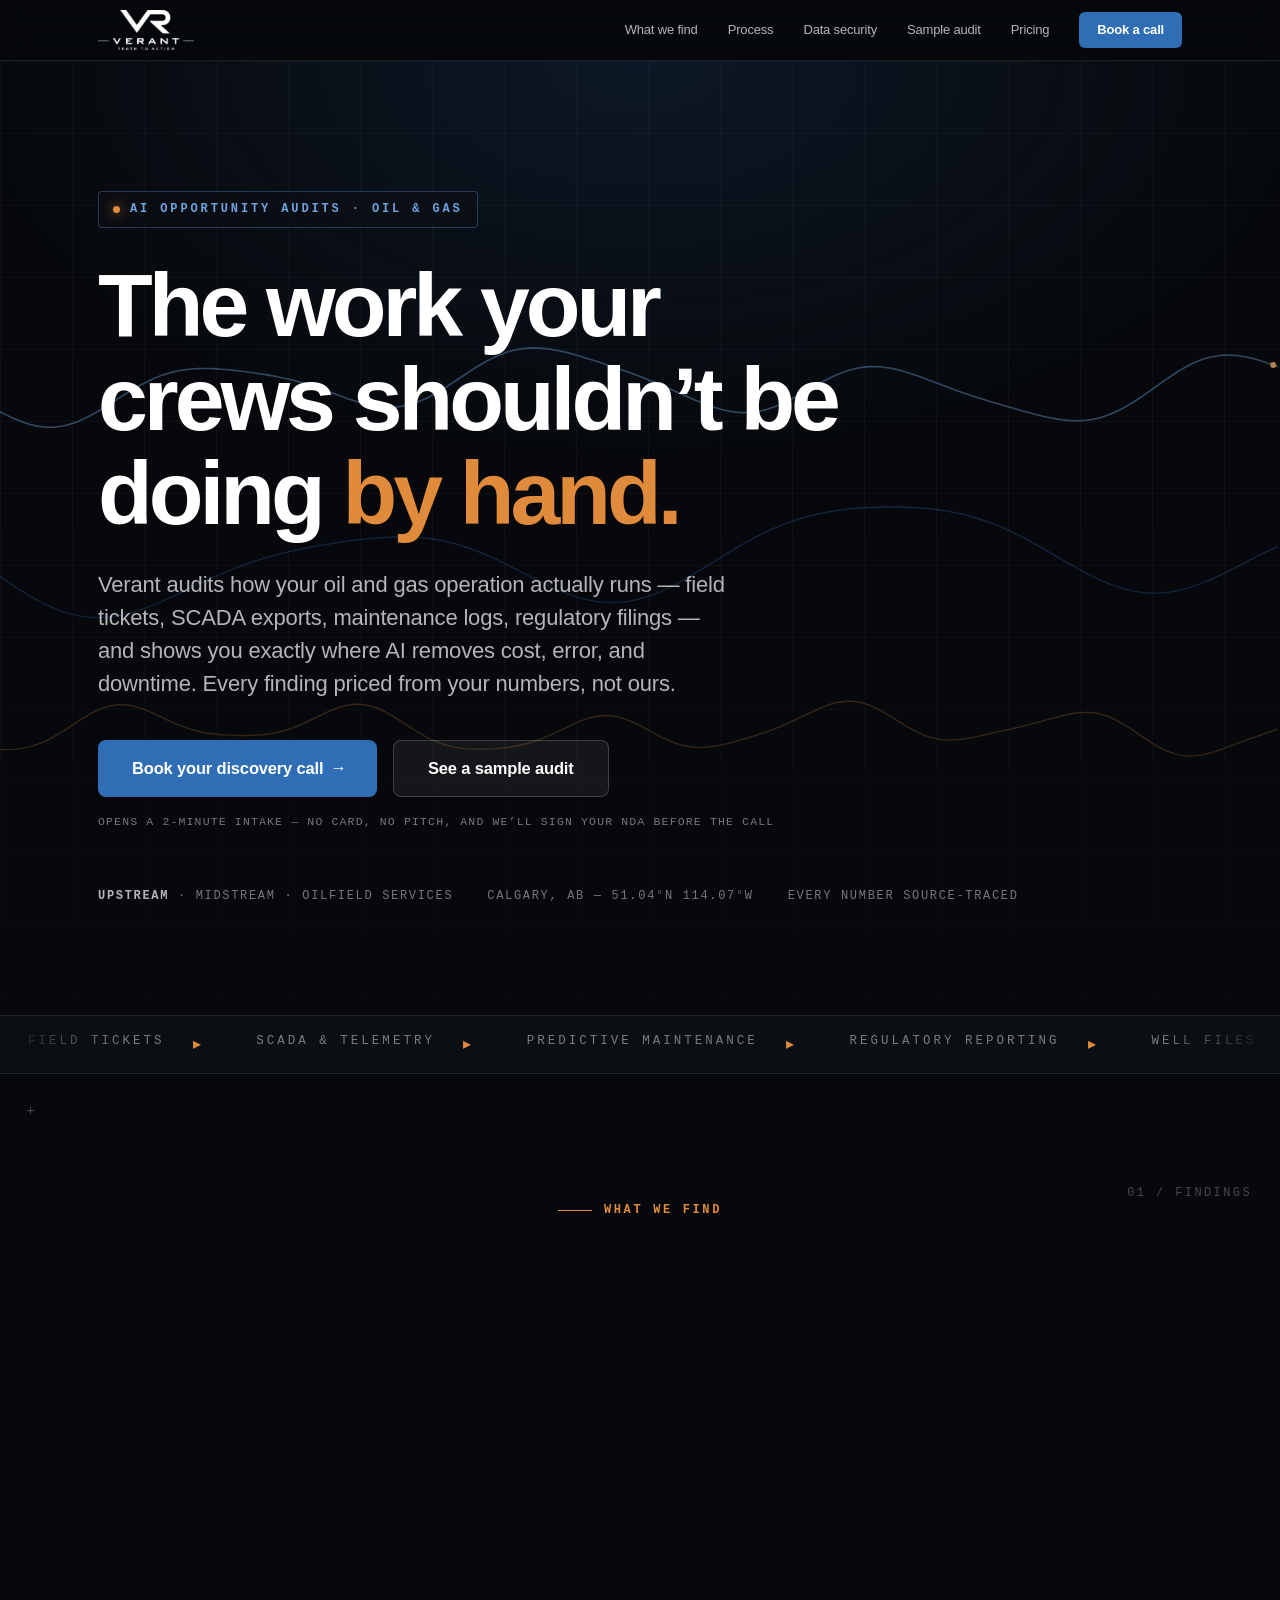
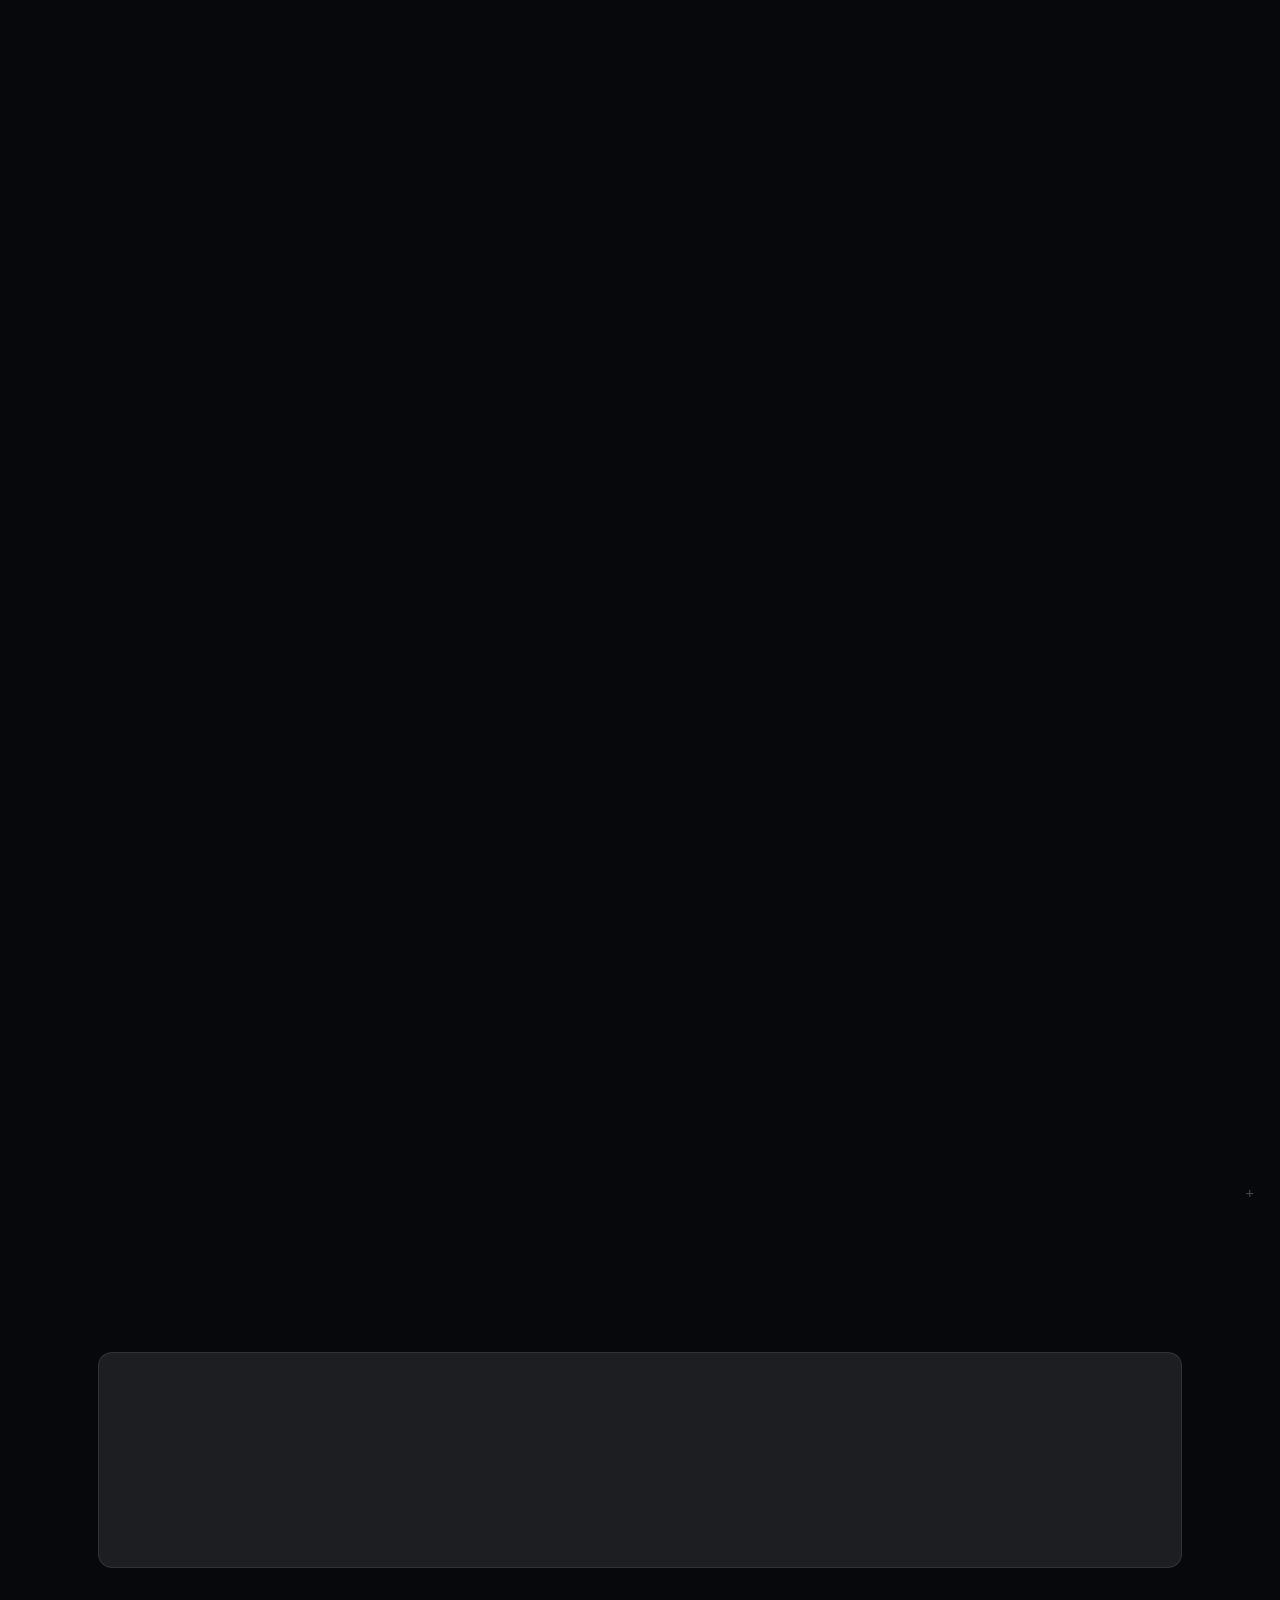
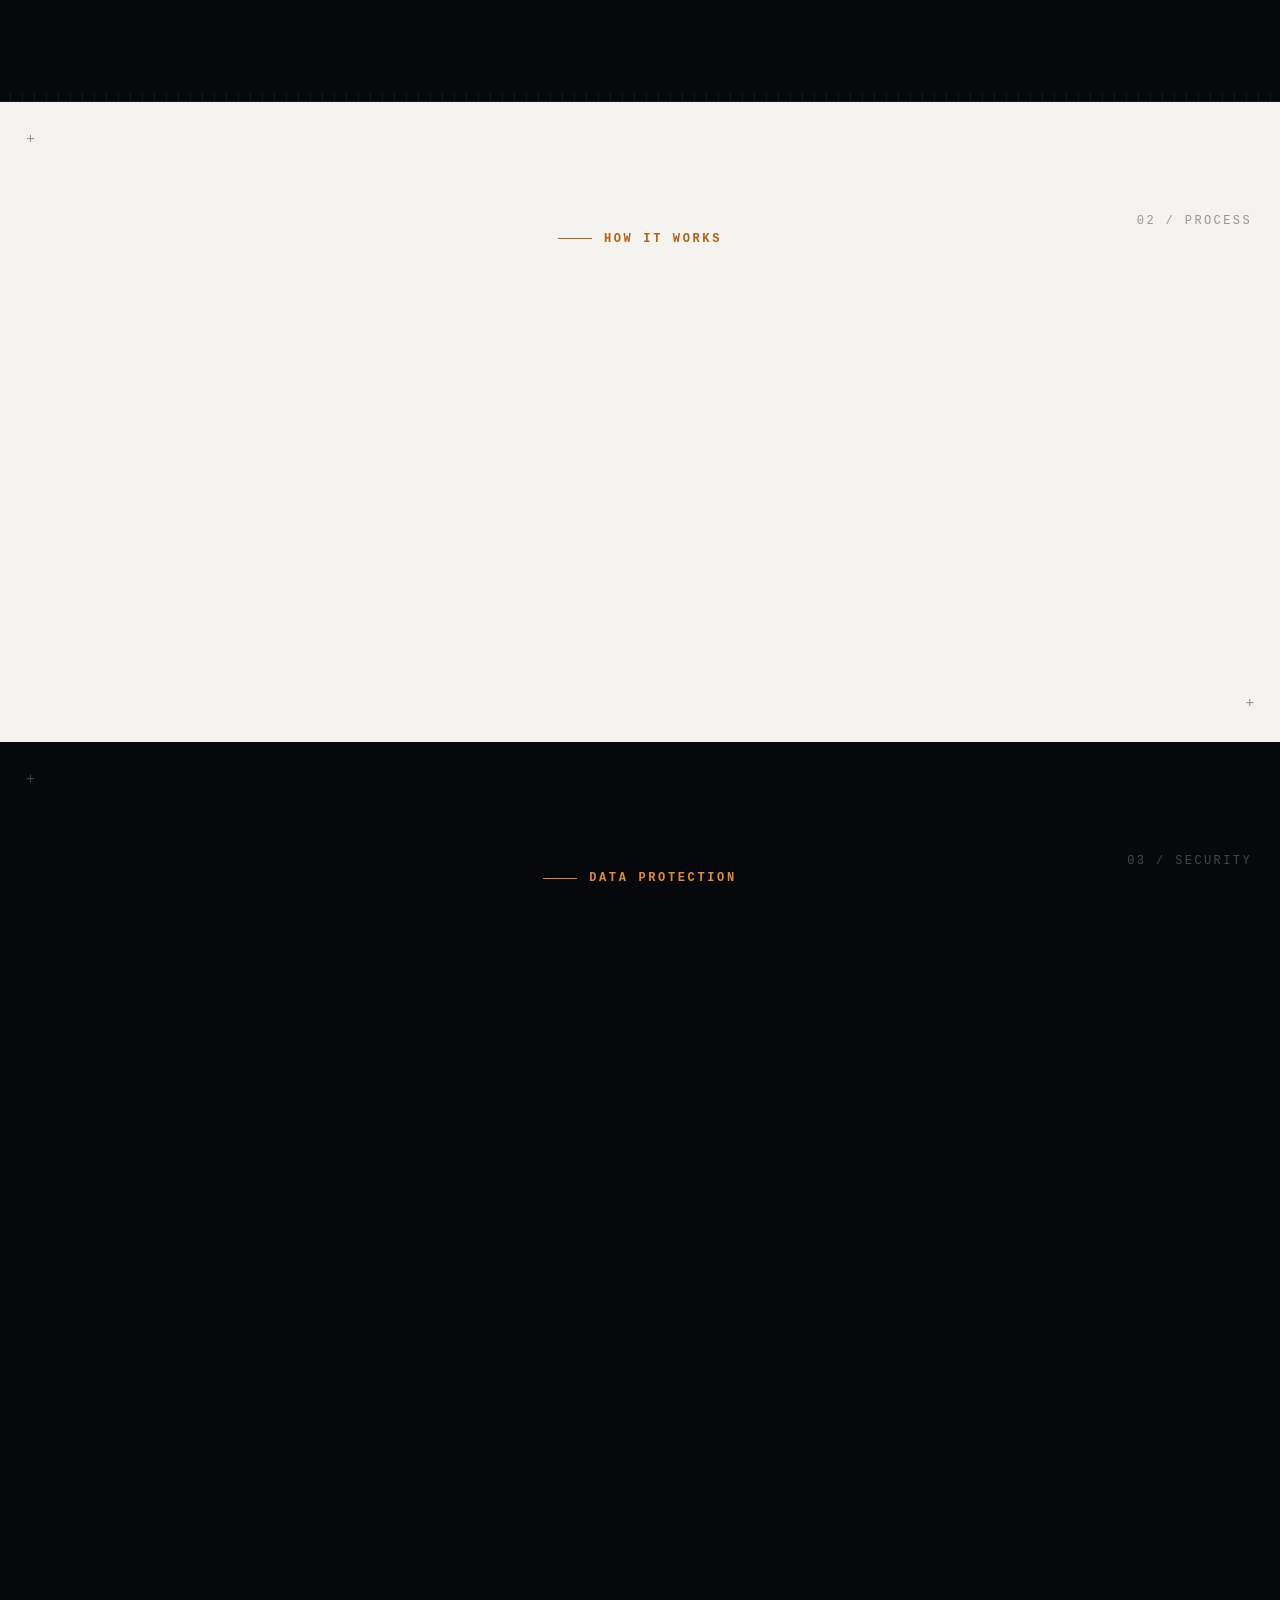
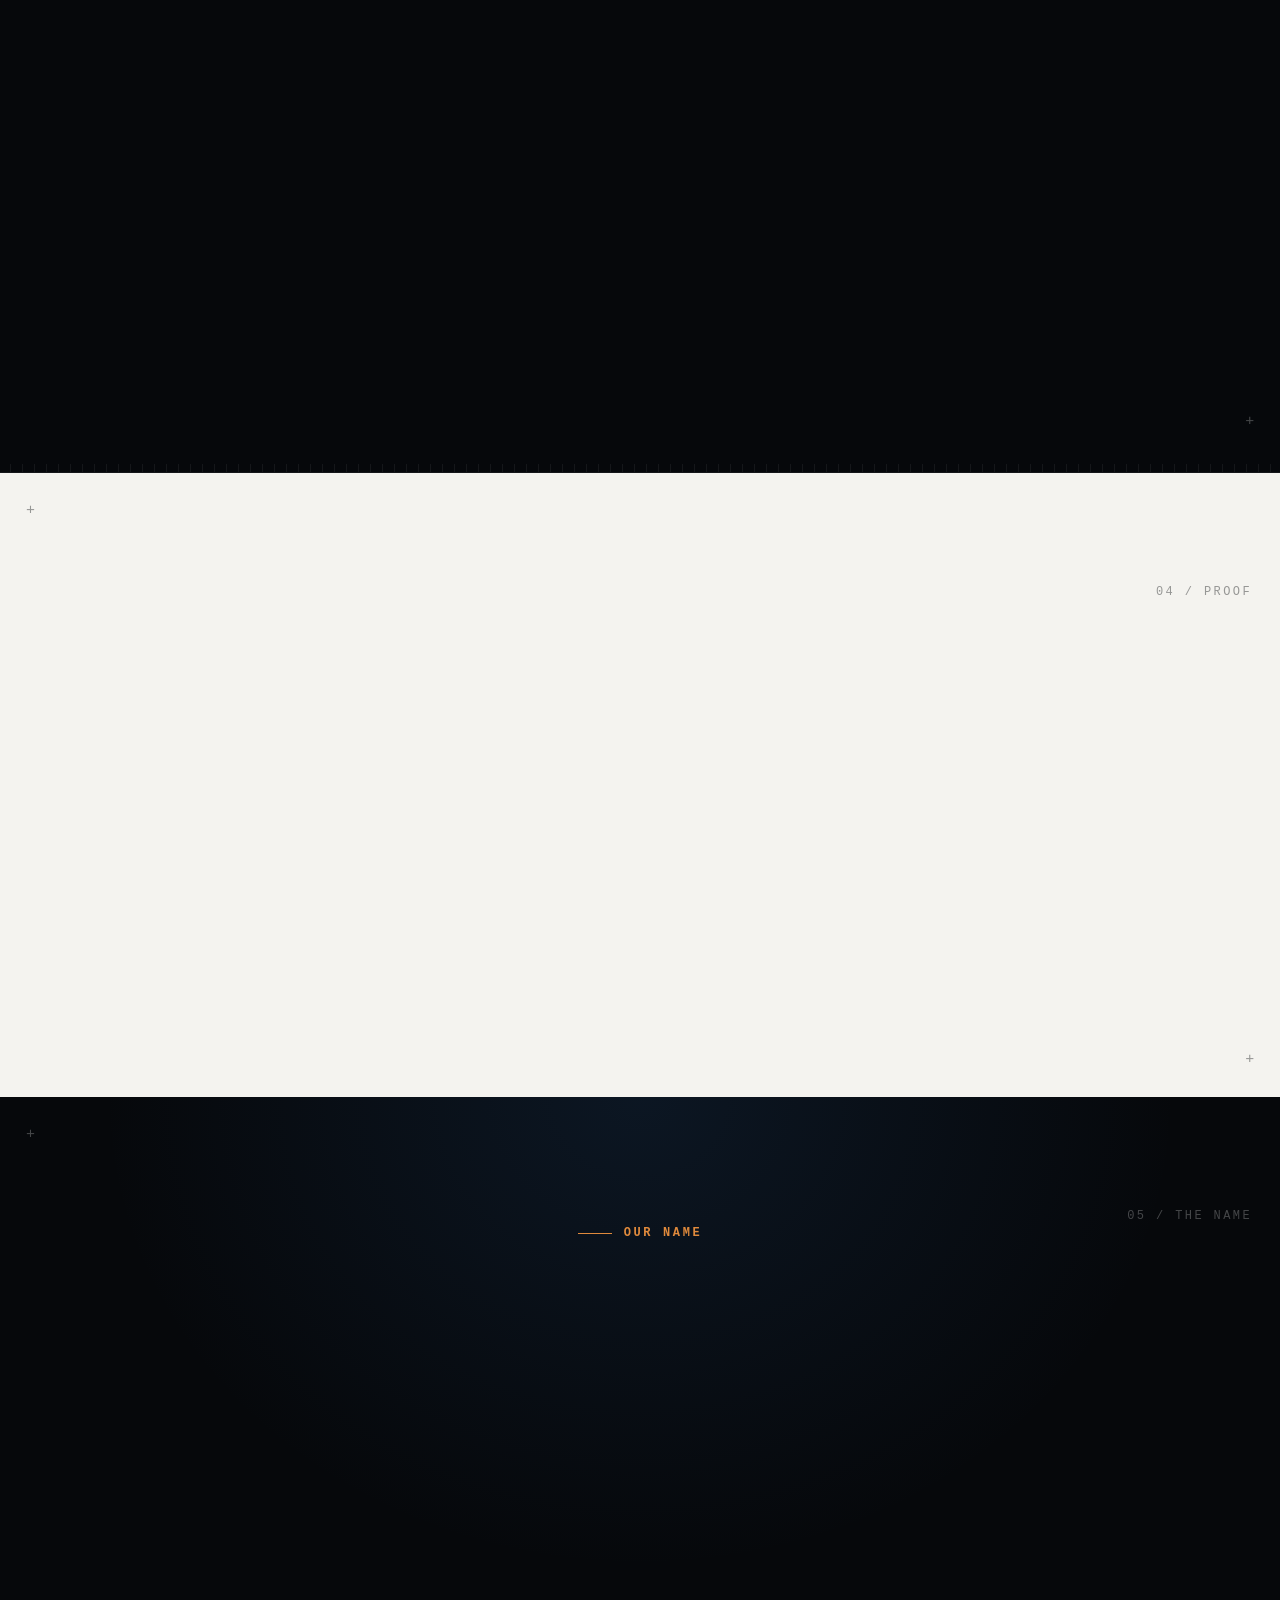
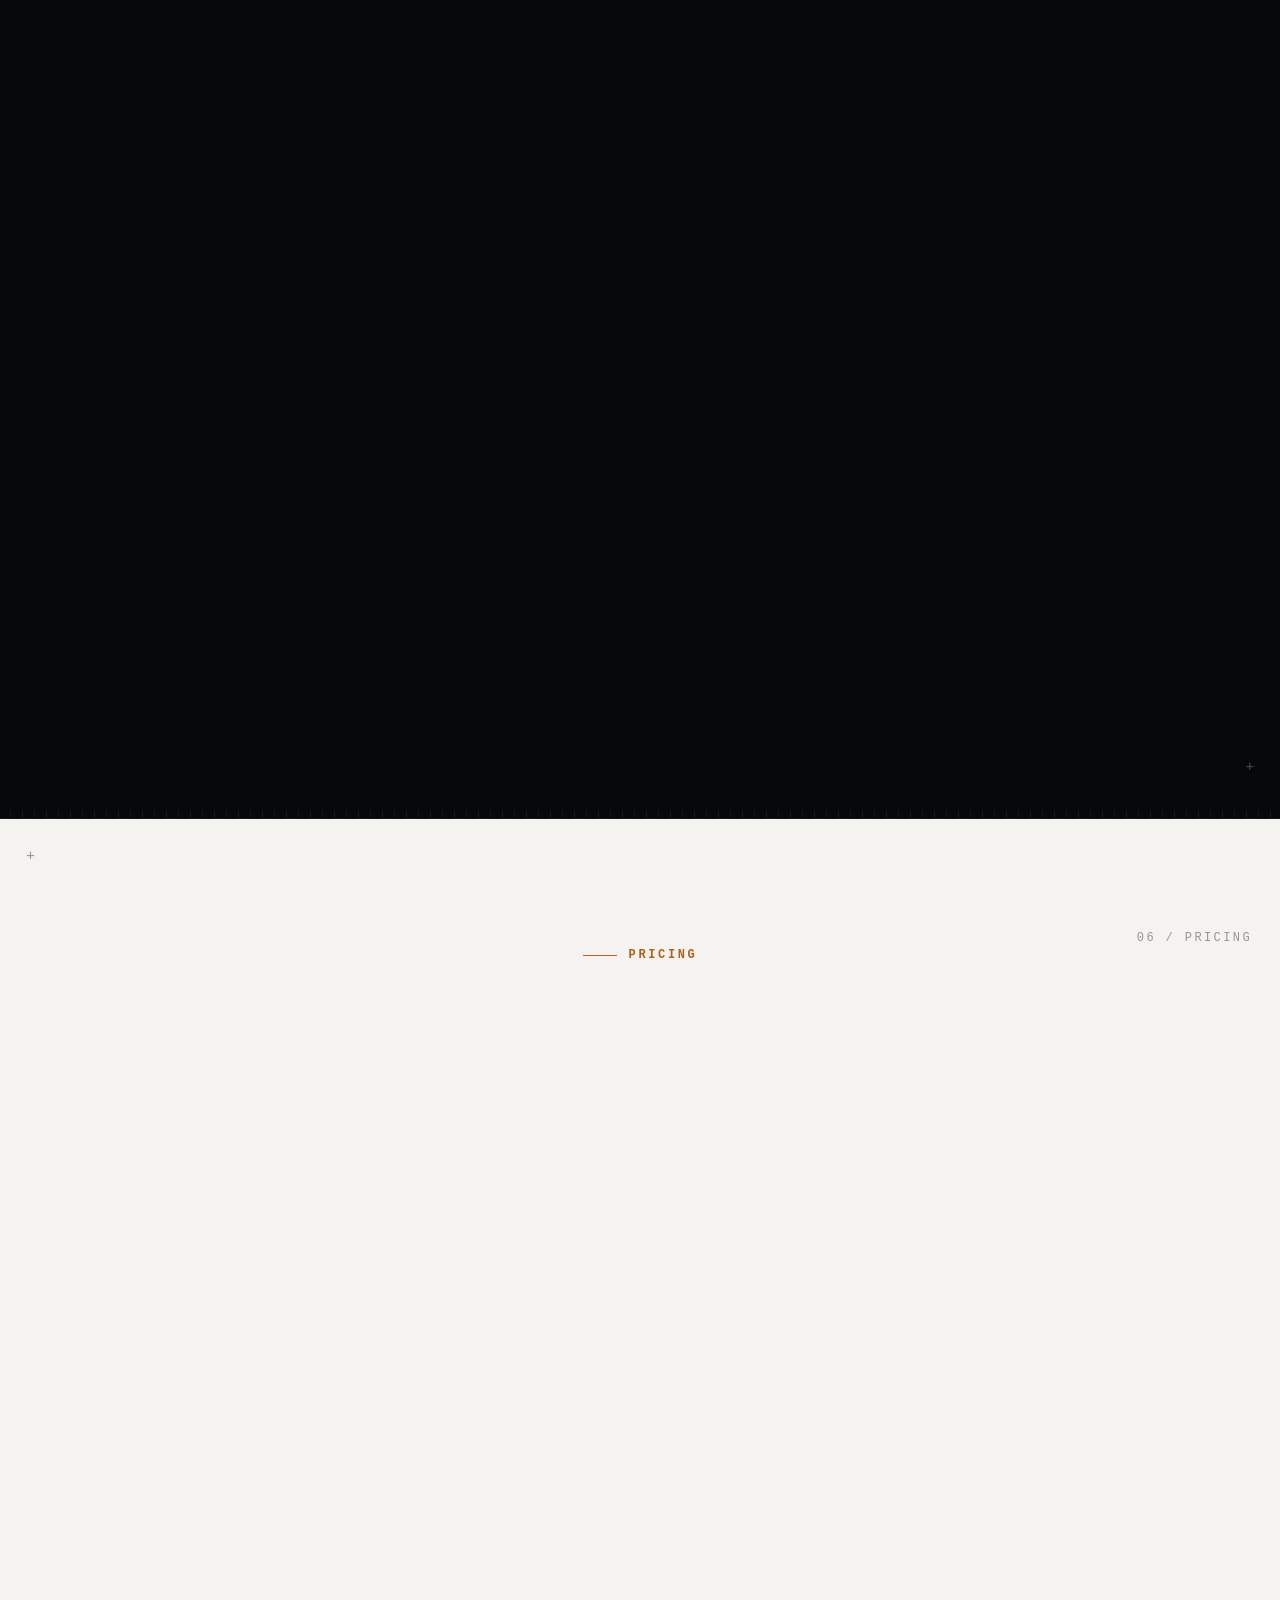
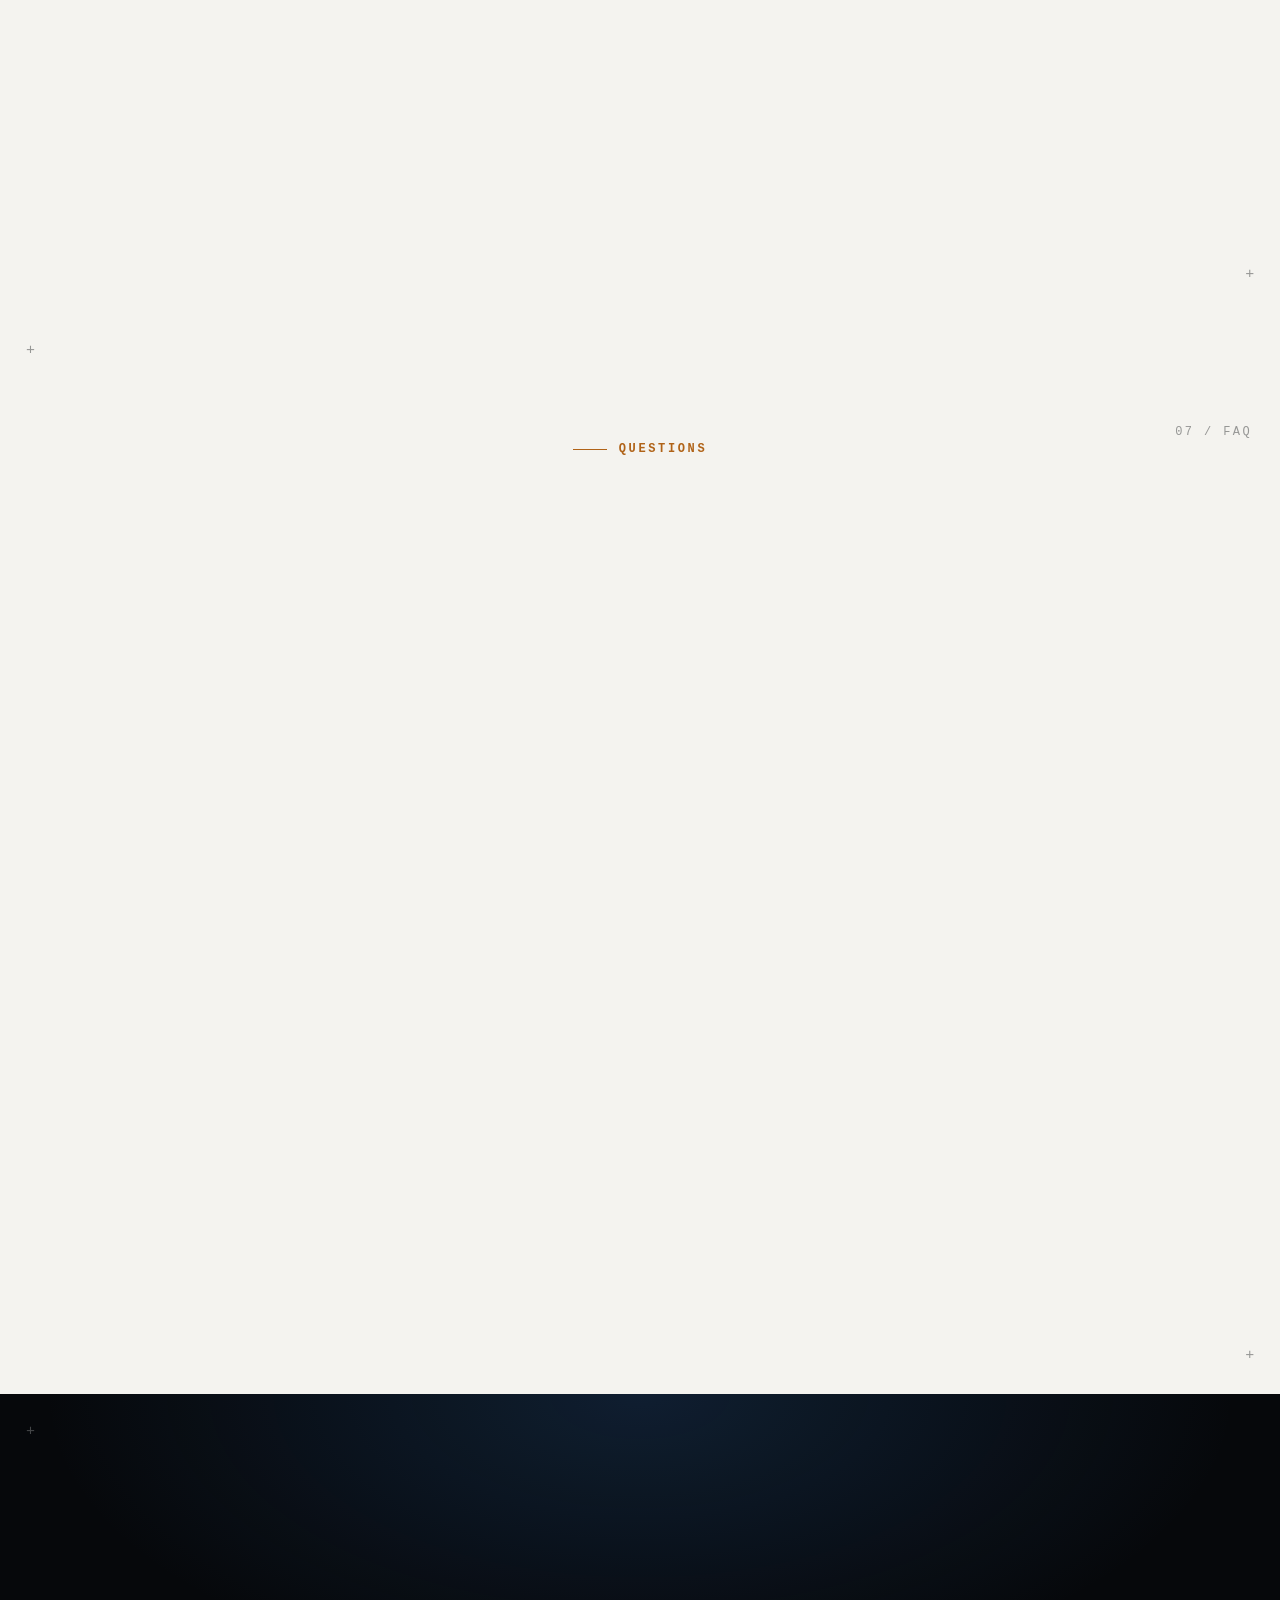
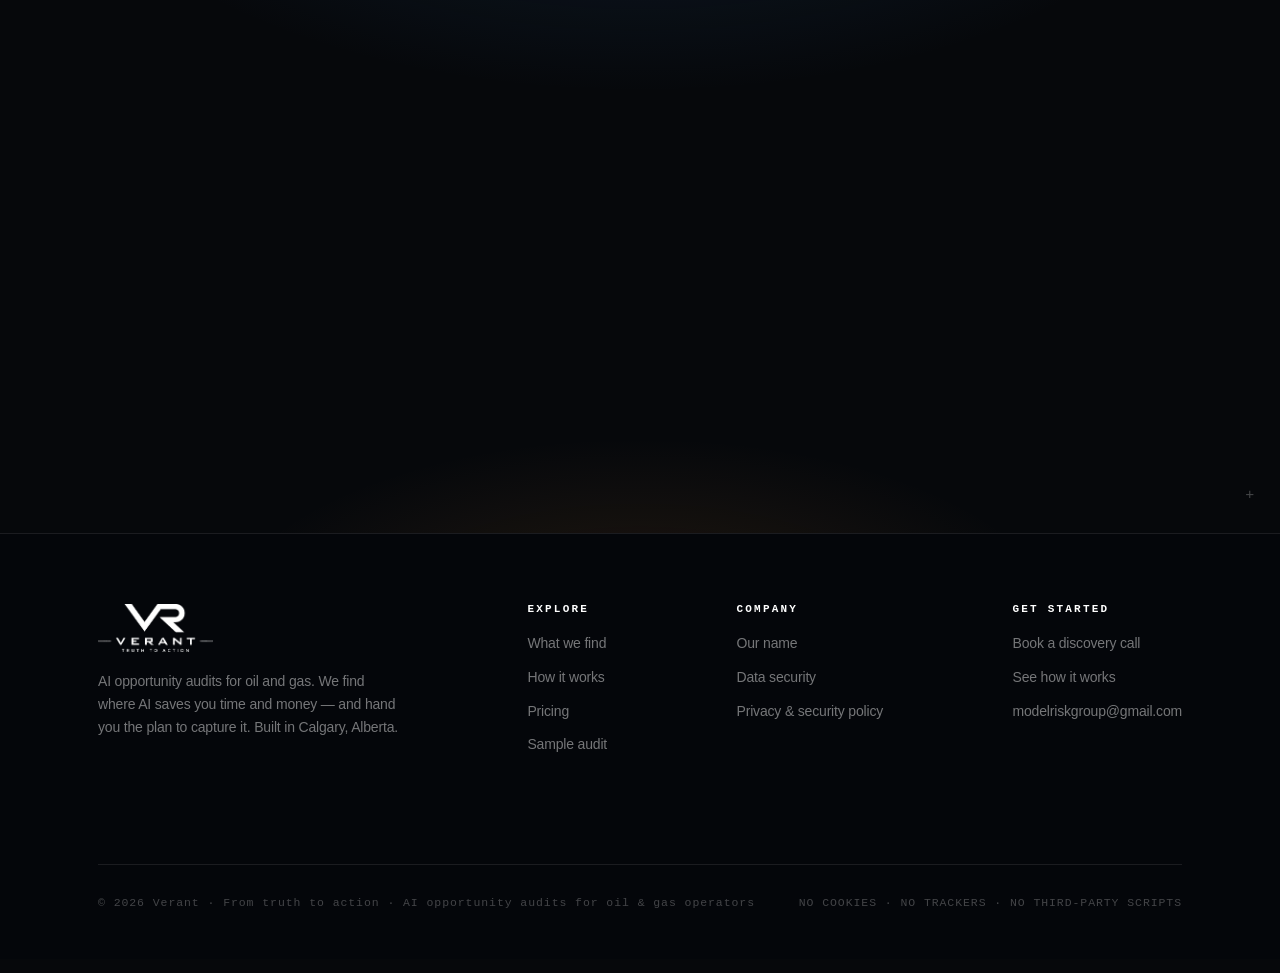
==== index.html @ 1300d8b3 "Council fixes: honest illustrative labels, pricing anchor + build credit, candor FAQ, NDA language, " ====
<!DOCTYPE html>
<html lang="en">
<head>
<meta charset="UTF-8">
<meta name="viewport" content="width=device-width, initial-scale=1.0">
<meta http-equiv="Content-Security-Policy" content="default-src 'none'; script-src 'self'; style-src 'self'; img-src 'self' data:; font-src 'self'; connect-src 'none'; object-src 'none'; base-uri 'none'; form-action 'none'; upgrade-insecure-requests">
<meta name="referrer" content="strict-origin-when-cross-origin">
<meta name="color-scheme" content="dark">
<title>Verant — AI Opportunity Audits for Oil &amp; Gas</title>
<meta name="description" content="Verant audits how oil and gas operators run — field data, maintenance, compliance — and delivers a prioritized plan with conservative, source-traced dollar figures. From truth to action.">
<link rel="icon" href="data:image/svg+xml,%3Csvg xmlns='http://www.w3.org/2000/svg' viewBox='0 0 64 64'%3E%3Crect width='64' height='64' rx='12' fill='%2306080B'/%3E%3Cpath d='M14 16 32 50 50 16' stroke='%23E08A3C' stroke-width='7' fill='none' stroke-linecap='round' stroke-linejoin='round'/%3E%3C/svg%3E">
<link rel="stylesheet" href="assets/main.css">
<link rel="stylesheet" href="assets/logo.css">
<script src="assets/main.js" defer></script>
</head>
<body>

<header>
  <div class="wrap nav">
    <a href="index.html" class="brand"><span class="brand-logo" role="img" aria-label="Verant"></span></a>
    <nav class="nav-links" aria-label="Primary">
      <a href="#findings">What we find</a>
      <a href="#process">Process</a>
      <a href="#security">Data security</a>
      <a href="sample-audit.html">Sample audit</a>
      <a href="#pricing">Pricing</a>
      <a href="https://tally.so/r/zxbQq8" target="_blank" rel="noopener noreferrer" class="nav-cta">Book a call</a>
    </nav>
  </div>
  <div class="progress" aria-hidden="true"></div>
</header>

<!-- ============ HERO ============ -->
<section class="hero">
  <canvas id="telemetry" aria-hidden="true"></canvas>
  <div class="wrap">
    <span class="hero-eyebrow"><span class="dot"></span>AI Opportunity Audits &middot; Oil &amp; Gas</span>
    <h1>The work your crews shouldn&rsquo;t be doing <span class="accent">by hand.</span></h1>
    <p class="lede">Verant audits how your oil and gas operation actually runs &mdash; field tickets, SCADA exports, maintenance logs, regulatory filings &mdash; and shows you exactly where AI removes cost, error, and downtime. Every finding priced from your numbers, not ours.</p>
    <div class="hero-cta">
      <a href="https://tally.so/r/zxbQq8" target="_blank" rel="noopener noreferrer" class="btn btn-primary btn-lg">Book your discovery call <span class="arrow">&rarr;</span></a>
      <a href="sample-audit.html" class="btn btn-ghost btn-lg">See a sample audit</a>
    </div>
    <p class="cta-note">Opens a 2-minute intake &mdash; no card, no pitch, and we&rsquo;ll sign your NDA before the call</p>
    <div class="hero-meta">
      <span><b>UPSTREAM</b> &middot; MIDSTREAM &middot; OILFIELD SERVICES</span>
      <span>CALGARY, AB &mdash; 51.04&deg;N 114.07&deg;W</span>
      <span>EVERY NUMBER SOURCE-TRACED</span>
    </div>
  </div>
</section>

<!-- ============ TICKER ============ -->
<div class="ticker" aria-hidden="true">
  <div class="ticker-track">
    <span>Field tickets</span><em>&#9656;</em>
    <span>SCADA &amp; telemetry</span><em>&#9656;</em>
    <span>Predictive maintenance</span><em>&#9656;</em>
    <span>Regulatory reporting</span><em>&#9656;</em>
    <span>Well files</span><em>&#9656;</em>
    <span>AFE tracking</span><em>&#9656;</em>
    <span>Compliance logs</span><em>&#9656;</em>
    <span>Dispatch &amp; scheduling</span><em>&#9656;</em>
  </div>
</div>

<!-- ============ 01 · WHAT WE FIND ============ -->
<section class="sect survey" id="findings">
  <span class="idx">01 / FINDINGS</span>
  <div class="wrap">
    <div class="center">
      <span class="kicker">What we find</span>
      <h2 class="h-xl rv">Your margins are leaking through manual work.</h2>
      <p class="lead mt-m rv">In oil and gas, the hidden cost isn&rsquo;t a line item &mdash; it&rsquo;s the hours your technicians and engineers lose to re-keying data, chasing paperwork, and reacting to failures you could have predicted. We find it, and we price it. The panels below are illustrative &mdash; they show what an audit maps, not measured results. Your numbers replace them.</p>
    </div>

    <div class="frow">
      <div class="fr-text rv-l">
        <span class="fr-tag">Field data &amp; reporting</span>
        <h3>Stop paying technicians to be middleware.</h3>
        <p>Measurements logged on paper or spreadsheets, then re-typed into your ERP, then again into another database. Every hop wastes skilled hours and corrupts the data your engineering decisions depend on. We map the flow and automate the hand-off.</p>
      </div>
      <div class="fr-visual rv-r">
        <div class="panel">
          <div class="pl-top"><span class="t">Field Data Pipeline</span><span class="chip">Illustrative &middot; High impact</span></div>
          <div class="prow"><div class="pr-l"><span>Manual re-keying of well data</span><b>5 hrs/wk</b></div><div class="pbar"><span data-w="78%"></span></div></div>
          <div class="prow"><div class="pr-l"><span>Transcription error rate</span><b>cut to ~0</b></div><div class="pbar"><span data-w="66%"></span></div></div>
          <div class="prow"><div class="pr-l"><span>Report build time</span><b>hours &rarr; minutes</b></div><div class="pbar"><span class="amber" data-w="54%"></span></div></div>
          <div class="pfoot">Clean data into your analysis, every time. <b>No more re-typing.</b></div>
        </div>
      </div>
    </div>

    <div class="frow flip">
      <div class="fr-text rv-r">
        <span class="fr-tag">Maintenance &amp; uptime</span>
        <h3>See failures before they cost you a shutdown.</h3>
        <p>Your pumps, compressors, and drivehead systems already generate run data. AI turns that stream into early warnings, so maintenance happens on schedule instead of at 2am. We identify which assets justify it and what the downtime is worth.</p>
      </div>
      <div class="fr-visual rv-l">
        <div class="panel">
          <div class="pl-top"><span class="t">Predictive Maintenance</span><span class="chip">Illustrative &middot; High impact</span></div>
          <div class="prow"><div class="pr-l"><span>Unplanned downtime events</span><b>reduced</b></div><div class="pbar"><span data-w="72%"></span></div></div>
          <div class="prow"><div class="pr-l"><span>Early-warning lead time</span><b>days, not hours</b></div><div class="pbar"><span data-w="60%"></span></div></div>
          <div class="prow"><div class="pr-l"><span>Emergency callouts</span><b>fewer</b></div><div class="pbar"><span class="amber" data-w="48%"></span></div></div>
          <div class="pfoot">Maintenance on your schedule. <b>Not the failure&rsquo;s.</b></div>
        </div>
      </div>
    </div>

    <div class="frow">
      <div class="fr-text rv-l">
        <span class="fr-tag">Compliance &amp; back office</span>
        <h3>Turn compliance paperwork into a background task.</h3>
        <p>Safety logs, regulatory filings, daily reports &mdash; the documentation burden that pulls people off real work. AI drafts, checks, and routes it from the data you already capture, so your team reviews instead of writes.</p>
      </div>
      <div class="fr-visual rv-r">
        <div class="panel">
          <div class="pl-top"><span class="t">Documentation Load</span><span class="chip chip-amber">Illustrative &middot; Medium impact</span></div>
          <div class="prow"><div class="pr-l"><span>Hours on report writing</span><b>reclaimed</b></div><div class="pbar"><span data-w="64%"></span></div></div>
          <div class="prow"><div class="pr-l"><span>Filing turnaround</span><b>faster</b></div><div class="pbar"><span data-w="58%"></span></div></div>
          <div class="prow"><div class="pr-l"><span>Manual data lookups</span><b>automated</b></div><div class="pbar"><span class="amber" data-w="46%"></span></div></div>
          <div class="pfoot">Your people review. <b>The system drafts.</b></div>
        </div>
      </div>
    </div>
  </div>
</section>

<!-- ============ STAT BAND ============ -->
<section class="sect">
  <div class="wrap">
    <div class="statband stagger">
      <div class="stat"><div class="num"><span data-count="10">0</span>+<span class="u">hrs/wk</span></div><div class="lbl">The manual-hours target we hunt for in a first audit &mdash; found, priced, and mapped</div></div>
      <div class="stat"><div class="num">$<span data-count="0">0</span></div><div class="lbl">Invented numbers. Every figure is built from your own operation, conservative first</div></div>
      <div class="stat"><div class="num"><span data-count="1">0</span><span class="u">report</span></div><div class="lbl">Not a 40-page deck &mdash; the findings, the math, and what to do first</div></div>
    </div>
  </div>
</section>

<div class="ruler" aria-hidden="true"></div>

<!-- ============ 02 · PROCESS ============ -->
<section class="sect sect-paper survey" id="process">
  <span class="idx">02 / PROCESS</span>
  <div class="wrap">
    <div class="center" >
      <span class="kicker">How it works</span>
      <h2 class="h-lg rv">Three steps. No disruption to the field.</h2>
    </div>
    <div class="steps stagger mt-l">
      <div class="step"><div class="sn">STEP 01</div><h4>Book a discovery call</h4><p>A short intake form, then a 30&ndash;45 minute call where we learn how your operation actually runs and where the time goes.</p></div>
      <div class="step"><div class="sn">STEP 02</div><h4>We build your audit</h4><p>We map every manual task to an AI opportunity, attach conservative dollar and hour figures, and rank by impact. Delivered as one clear document.</p></div>
      <div class="step"><div class="sn">STEP 03</div><h4>We walk you through it</h4><p>We review the findings together. You run them yourself or we build them for you. No obligation either way.</p></div>
    </div>
  </div>
</section>

<!-- ============ 03 · DATA SECURITY ============ -->
<section class="sect survey" id="security">
  <span class="idx">03 / SECURITY</span>
  <div class="wrap">
    <div class="center">
      <span class="kicker">Data protection</span>
      <h2 class="h-xl rv">Your operating data is leverage. We guard it like it&rsquo;s ours.</h2>
      <p class="lead mt-m rv">Production volumes, maintenance histories, cost structures &mdash; the information an audit touches is competitively sensitive. Protecting it isn&rsquo;t a paragraph in our terms. It&rsquo;s a design constraint on everything we run, including this website.</p>
    </div>

    <div class="shield-grid stagger">
      <div class="shield">
        <div class="ico"><svg viewBox="0 0 24 24"><path d="M12 3l7 3v5c0 4.5-3 8.5-7 10-4-1.5-7-5.5-7-10V6l7-3z"/><path d="M9 12l2 2 4-4"/></svg></div>
        <h4>Least-data intake</h4>
        <p>We tell you up front what not to send. The audit needs task descriptions and hour counts &mdash; not well coordinates, not reserves data, not anything regulated.</p>
      </div>
      <div class="shield">
        <div class="ico"><svg viewBox="0 0 24 24"><rect x="4" y="10" width="16" height="10" rx="2"/><path d="M8 10V7a4 4 0 018 0v3"/></svg></div>
        <h4>No training on your data</h4>
        <p>We use AI providers under business terms that exclude your data from model training. Your operation&rsquo;s numbers don&rsquo;t become anyone else&rsquo;s baseline.</p>
      </div>
      <div class="shield">
        <div class="ico"><svg viewBox="0 0 24 24"><path d="M2 12s3.5-6 10-6 10 6 10 6-3.5 6-10 6-10-6-10-6z"/><circle cx="12" cy="12" r="3"/></svg></div>
        <h4>Human eyes on every number</h4>
        <p>No figure reaches your report without a person tracing it back to its source. AI drafts; it never gets the last word on your money.</p>
      </div>
      <div class="shield">
        <div class="ico"><svg viewBox="0 0 24 24"><path d="M12 2v20M2 12h20" opacity="0"/><path d="M17 8l4 4-4 4M7 8l-4 4 4 4"/><path d="M14 5l-4 14"/></svg></div>
        <h4>Encrypted in transit</h4>
        <p>Calls, files, and intake responses move over encrypted channels end to end. Nothing about your operation travels in the clear.</p>
      </div>
      <div class="shield">
        <div class="ico"><svg viewBox="0 0 24 24"><circle cx="12" cy="12" r="9"/><path d="M5.5 5.5l13 13"/></svg></div>
        <h4>A site that carries nothing</h4>
        <p>This website sets zero cookies, runs zero trackers, and loads zero third-party scripts. It is locked down with a strict Content-Security-Policy &mdash; there is nothing here to steal because we never collect it.</p>
      </div>
      <div class="shield">
        <div class="ico"><svg viewBox="0 0 24 24"><path d="M12 3v10"/><path d="M8 9l4 4 4-4"/><path d="M4 17h16v4H4z"/></svg></div>
        <h4>You stay in control</h4>
        <p>Your materials are used for your audit and nothing else. Ask us to delete them when the engagement ends, and they&rsquo;re gone.</p>
      </div>
    </div>

    <div class="shield-foot rv">
      <span class="k">THIS SITE:</span> 0 COOKIES &middot; 0 TRACKERS &middot; 0 THIRD-PARTY SCRIPTS &middot; STRICT CSP &middot; MUTUAL NDA AVAILABLE &mdash; OR WE&rsquo;LL SIGN YOURS
      <a href="privacy.html">Read the full privacy &amp; security policy &rarr;</a>
    </div>
  </div>
</section>

<div class="ruler" aria-hidden="true"></div>

<!-- ============ 04 · WHY VERANT ============ -->
<section class="sect sect-paper survey" id="proof">
  <span class="idx">04 / PROOF</span>
  <div class="wrap">
    <div class="frow">
      <div class="fr-text rv-l">
        <span class="kicker">Why Verant</span>
        <h3>Numbers built to survive an engineer&rsquo;s scrutiny.</h3>
        <p>We separate hard dollars &mdash; the cash you stop spending &mdash; from reclaimed capacity, the salaried hours we free up. The headline counts hard dollars only, every figure is a conservative-to-optimistic range, and every number is traced to where it came from. You will know exactly how we got there.</p>
        <a href="sample-audit.html" class="btn btn-dark mt-l">See a sample audit <span class="arrow">&rarr;</span></a>
      </div>
      <div class="fr-visual rv-r">
        <div class="panel">
          <div class="pl-top"><span class="t">AI Opportunity Assessment</span><span class="chip">Illustrative sample</span></div>
          <div class="prow"><div class="pr-l"><span>Field data &rarr; ERP automation</span><b>High impact</b></div><div class="pbar"><span data-w="78%"></span></div></div>
          <div class="prow"><div class="pr-l"><span>Predictive maintenance</span><b>High impact</b></div><div class="pbar"><span data-w="68%"></span></div></div>
          <div class="prow"><div class="pr-l"><span>Compliance reporting</span><b>Medium</b></div><div class="pbar"><span class="amber" data-w="50%"></span></div></div>
          <div class="pfoot">Conservative hard $: <b>$5,900&ndash;$9,400 / yr</b><br>+ capacity reclaimed: <b>6 hrs/week</b> &middot; conservative &rarr; optimistic</div>
        </div>
      </div>
    </div>
  </div>
</section>

<!-- ============ 05 · OUR NAME ============ -->
<section class="sect name-sect survey" id="name">
  <span class="idx">05 / THE NAME</span>
  <div class="wrap">
    <div class="center">
      <span class="kicker">Our name</span>
      <h2 class="h-xl rv">Truth, put to work.</h2>
      <p class="lead mt-m rv">We built the name before we built the business, because we wanted the standard on the door.</p>
    </div>

    <div class="etym">
      <div class="etym-cell rv-l">
        <div class="etym-word">VER</div>
        <div class="etym-root">from the Latin &ldquo;verus&rdquo; &mdash; true</div>
        <p>The root of verify and veritas. The standard every number in our audits has to meet: traced to its source, checked by a person, conservative before optimistic.</p>
      </div>
      <div class="etym-plus rv-s">+</div>
      <div class="etym-cell rv-r">
        <div class="etym-word">ANT</div>
        <div class="etym-root">from &ldquo;grant&rdquo; &mdash; to put into effect</div>
        <p>To grant is to make something real &mdash; to commit, to deliver, to put into effect. Because a true number that never becomes a decision is just trivia.</p>
      </div>
    </div>

    <div class="founders rv">
      <p>When the two of us started Verant, we kept running into the same two failures in AI consulting: numbers nobody could defend, and reports nobody acted on. So we fused the fix into the name &mdash; tell the operator the truth about where their hours and dollars are going, even when the truth is &ldquo;AI won&rsquo;t help you here,&rdquo; then make that truth executable: ranked, priced, and ready to build. Every audit is held against both tests. If either fails, it doesn&rsquo;t ship.</p>
      <div class="sig">&mdash; The founders, Verant</div>
    </div>

    <div class="tagline-big rv"><b>VERUS</b><span class="sep">&rarr;</span><b>GRANT</b><span class="sep">&#9656;</span>FROM TRUTH TO ACTION</div>
  </div>
</section>

<div class="ruler" aria-hidden="true"></div>

<!-- ============ 06 · PRICING ============ -->
<section class="sect sect-paper survey" id="pricing">
  <span class="idx">06 / PRICING</span>
  <div class="wrap">
    <div class="center">
      <span class="kicker">Pricing</span>
      <h2 class="h-lg rv">Start free. Pay only when the numbers are clear.</h2>
      <p class="lead mt-m rv">The audit is the deliverable. Implementation is optional &mdash; and only if the savings justify it. Early clients get both founders on the engagement, at founding-client pricing.</p>
    </div>
    <div class="price-grid stagger mt-l">
      <div class="tier">
        <div class="tname">Step one</div>
        <div class="tprice">Free</div>
        <div class="tdesc">A discovery call to understand your operation and whether there&rsquo;s real opportunity worth auditing.</div>
        <ul>
          <li><span class="tick">&#10003;</span> 30&ndash;45 minute call</li>
          <li><span class="tick">&#10003;</span> Operational walkthrough</li>
          <li><span class="tick">&#10003;</span> Honest fit assessment</li>
        </ul>
        <a href="https://tally.so/r/zxbQq8" target="_blank" rel="noopener noreferrer" class="btn btn-dark">Book a call</a>
      </div>
      <div class="tier featured">
        <span class="badge">The deliverable</span>
        <div class="tname">Step two</div>
        <div class="tprice">$1.5&ndash;2.5k</div>
        <div class="tdesc">Your AI opportunity audit &mdash; every manual task mapped, priced, and ranked. <b>Credited 100% toward any build</b>, so if we build for you, the audit is effectively free.</div>
        <ul>
          <li><span class="tick">&#10003;</span> Full opportunity matrix</li>
          <li><span class="tick">&#10003;</span> Hard-dollar and hour figures</li>
          <li><span class="tick">&#10003;</span> 90-day implementation roadmap</li>
          <li><span class="tick">&#10003;</span> Walkthrough call included</li>
        </ul>
        <a href="https://tally.so/r/zxbQq8" target="_blank" rel="noopener noreferrer" class="btn btn-primary">Get your audit</a>
      </div>
      <div class="tier">
        <div class="tname">Step three</div>
        <div class="tprice">Optional</div>
        <div class="tdesc">We build what the audit recommends and hand it over running. Most builds land between $3k and $15k &mdash; and only if the numbers justify it.</div>
        <ul>
          <li><span class="tick">&#10003;</span> Done-for-you builds</li>
          <li><span class="tick">&#10003;</span> Integrated with your systems</li>
          <li><span class="tick">&#10003;</span> Ongoing support available</li>
        </ul>
        <a href="https://tally.so/r/zxbQq8" target="_blank" rel="noopener noreferrer" class="btn btn-dark">Discuss a build</a>
      </div>
    </div>
  </div>
</section>

<!-- ============ 07 · FAQ ============ -->
<section class="sect sect-paper survey" id="faq">
  <span class="idx">07 / FAQ</span>
  <div class="wrap">
    <div class="center">
      <span class="kicker">Questions</span>
      <h2 class="h-lg rv">What operators ask before starting.</h2>
    </div>
    <div class="faq rv mt-l">
      <details open>
        <summary>How is this different from a generic AI consultant?</summary>
        <div class="ans">We don&rsquo;t show up with slides and theory. We map your actual manual tasks to specific AI tools, attach conservative dollar and hour figures to each, and rank them by impact &mdash; so you leave with a prioritized plan you could act on tomorrow. And we work in oil and gas, not &ldquo;every industry.&rdquo;</div>
      </details>
      <details>
        <summary>How much does the audit cost?</summary>
        <div class="ans">$1,500&ndash;$2,500 depending on the size of your operation, quoted before you commit to anything &mdash; and credited 100% toward any build you commission, so if we end up building for you, the audit is effectively free. The discovery call costs nothing either way, and if we don&rsquo;t think an audit is worth it for your operation, we&rsquo;ll say so on that call.</div>
      </details>
      <details>
        <summary>Have you actually done this before?</summary>
        <div class="ans">We&rsquo;re a new firm, and we won&rsquo;t pretend otherwise &mdash; the <a href="sample-audit.html">sample audit</a> is a worked example, clearly labeled, not a disguised client. What early clients get in exchange: both founders personally on the engagement, founding-client pricing, and a deliverable built so your own engineers can check every number against its source. That&rsquo;s the deal &mdash; and it&rsquo;s why the first question we answer on the call is whether we can actually help you, not how to close you.</div>
      </details>
      <details>
        <summary>Do we have to buy implementation?</summary>
        <div class="ans">No. The audit is the product. Plenty of operators take the report and run the changes with their own team. Implementation is there if you&rsquo;d rather we build it &mdash; and only if the savings justify it.</div>
      </details>
      <details>
        <summary>Is our operational data safe?</summary>
        <div class="ans">Yes &mdash; and we can show you how, not just tell you. We&rsquo;ll sign your NDA before the discovery call if you want one. We instruct you up front to keep sensitive or regulated data out of intake; we use AI providers whose business terms exclude your data from model training; a person reviews every AI output before it reaches you; and this website itself collects nothing &mdash; no cookies, no trackers, no third-party scripts. The full approach is written down in our <a href="privacy.html">privacy &amp; security policy</a>.</div>
      </details>
      <details>
        <summary>Will this disrupt the field?</summary>
        <div class="ans">No. The discovery call and audit require nothing from your crews beyond a conversation. Any build we do is designed to fit your existing systems and roll out without pulling people off the job.</div>
      </details>
      <details>
        <summary>What does the audit actually look like?</summary>
        <div class="ans">One document: an executive summary with the conservative headline number, an opportunity matrix mapping each manual task to a specific AI fix with per-tool cost, and a phased 90-day roadmap. <a href="sample-audit.html">See a redacted sample here</a>.</div>
      </details>
    </div>
  </div>
</section>

<!-- ============ CLOSING ============ -->
<section class="closing survey">
  <div class="wrap">
    <h2 class="rv">Find what your operation is losing.</h2>
    <p class="rv">A free discovery call is the first step. Built from your numbers, not a generic playbook.</p>
    <div class="rv closing-ctas">
      <a href="https://tally.so/r/zxbQq8" target="_blank" rel="noopener noreferrer" class="btn btn-amber btn-lg">Book your discovery call <span class="arrow">&rarr;</span></a>
      <a href="sample-audit.html" class="btn btn-ghost btn-lg">Not ready? See a sample audit</a>
    </div>
    <p class="cta-note rv">2-minute intake &middot; No card &middot; No obligation &middot; If there&rsquo;s nothing here for you, we&rsquo;ll say so</p>
    <p class="fine rv">Upstream &middot; Midstream &middot; Oilfield services &mdash; From truth to action</p>
  </div>
</section>

<!-- ============ FOOTER ============ -->
<footer>
  <div class="wrap fwrap">
    <div class="fbrand">
      <span class="brand-logo brand-logo-lg" role="img" aria-label="Verant"></span>
      <p>AI opportunity audits for oil and gas. We find where AI saves you time and money &mdash; and hand you the plan to capture it. Built in Calgary, Alberta.</p>
    </div>
    <div class="fcol">
      <h4>Explore</h4>
      <a href="#findings">What we find</a>
      <a href="#process">How it works</a>
      <a href="#pricing">Pricing</a>
      <a href="sample-audit.html">Sample audit</a>
    </div>
    <div class="fcol">
      <h4>Company</h4>
      <a href="#name">Our name</a>
      <a href="#security">Data security</a>
      <a href="privacy.html">Privacy &amp; security policy</a>
    </div>
    <div class="fcol">
      <h4>Get started</h4>
      <a href="https://tally.so/r/zxbQq8" target="_blank" rel="noopener noreferrer">Book a discovery call</a>
      <a href="#process">See how it works</a>
      <a href="mailto:modelriskgroup@gmail.com">modelriskgroup@gmail.com</a>
    </div>
    <div class="copy">
      <span>&copy; 2026 Verant &middot; From truth to action &middot; AI opportunity audits for oil &amp; gas operators</span>
      <span>NO COOKIES &middot; NO TRACKERS &middot; NO THIRD-PARTY SCRIPTS</span>
    </div>
  </div>
</footer>

</body>
</html>
---- assets/main.css ----
/* ============================================================
   VERANT — AI Opportunity Audits for Oil & Gas
   Design language: field instrument. Dark industrial surfaces,
   monospace telemetry labels, blueprint survey marks.
   No external requests. No trackers. No third-party anything.
   ============================================================ */

:root{
  --ink:#06080B;
  --ink-2:#0B0F14;
  --panel:#10151C;
  --panel-2:#151B24;
  --paper:#F4F3EF;
  --paper-2:#ECEAE4;
  --line-d:rgba(255,255,255,.09);
  --line-l:#D8D5CC;
  --steel:#2F6DB4;
  --steel-lt:#6FA3E0;
  --steel-glow:rgba(88,146,214,.45);
  --amber:#E08A3C;
  --amber-lt:#F0A862;
  --w-90:rgba(255,255,255,.92);
  --w-70:rgba(255,255,255,.70);
  --w-45:rgba(255,255,255,.45);
  --w-25:rgba(255,255,255,.25);
  --ink-80:rgba(9,12,16,.82);
  --ink-60:rgba(9,12,16,.60);
  --ink-40:rgba(9,12,16,.40);
  --maxw:1140px;
  --ease:cubic-bezier(.22,.08,.18,1);
  --ease-out:cubic-bezier(.16,1,.3,1);
  --mono:"Cascadia Mono","Cascadia Code",ui-monospace,"Segoe UI Mono",Consolas,Menlo,monospace;
  --sans:"Segoe UI Variable Display","Segoe UI",-apple-system,BlinkMacSystemFont,Roboto,Helvetica,Arial,sans-serif;
}

*{box-sizing:border-box;margin:0;padding:0;}
html{scroll-behavior:smooth;-webkit-text-size-adjust:100%;overflow-x:clip;}
body{
  font-family:var(--sans);
  background:var(--ink);
  color:var(--w-90);
  line-height:1.55;
  letter-spacing:-0.011em;
  -webkit-font-smoothing:antialiased;
  overflow-x:hidden;
}
::selection{background:var(--amber);color:var(--ink);}
h1,h2,h3,h4{line-height:1.05;font-weight:700;letter-spacing:-0.03em;}
a{color:inherit;text-decoration:none;}
img{max-width:100%;display:block;}
.wrap{max-width:var(--maxw);margin:0 auto;padding:0 28px;}

/* thin instrument scrollbar */
::-webkit-scrollbar{width:10px;height:10px;}
::-webkit-scrollbar-track{background:var(--ink);}
::-webkit-scrollbar-thumb{background:#232B36;border-radius:6px;border:2px solid var(--ink);}
::-webkit-scrollbar-thumb:hover{background:var(--steel);}

/* mono utility */
.mono{font-family:var(--mono);letter-spacing:.06em;}

/* ============ NAV ============ */
header{
  position:sticky;top:0;z-index:200;
  background:rgba(6,8,11,.78);
  backdrop-filter:saturate(160%) blur(18px);
  -webkit-backdrop-filter:saturate(160%) blur(18px);
  border-bottom:1px solid var(--line-d);
}
.nav{display:flex;align-items:center;justify-content:space-between;height:60px;}
.brand{display:flex;align-items:center;gap:10px;}
.brand img{height:40px;width:auto;}
.nav-links{display:flex;align-items:center;gap:30px;font-size:13px;font-weight:500;color:var(--w-70);}
.nav-links a:not(.nav-cta){position:relative;padding:6px 0;transition:color .25s var(--ease);}
.nav-links a:not(.nav-cta)::after{
  content:"";position:absolute;left:0;bottom:0;height:1px;width:100%;
  background:var(--amber);transform:scaleX(0);transform-origin:left;
  transition:transform .3s var(--ease);
}
.nav-links a:not(.nav-cta):hover{color:#fff;}
.nav-links a:not(.nav-cta):hover::after{transform:scaleX(1);}
.nav-cta{
  background:var(--steel);color:#fff;padding:8px 18px;border-radius:6px;
  font-size:13px;font-weight:600;transition:.25s var(--ease);
  box-shadow:0 0 0 0 var(--steel-glow);
}
.nav-cta:hover{background:#3B7CC4;transform:translateY(-1px);box-shadow:0 6px 22px -6px var(--steel-glow);}
@media(max-width:900px){.nav-links a:not(.nav-cta){display:none;}}

/* scroll progress */
.progress{
  position:absolute;left:0;bottom:-1px;height:2px;width:100%;
  transform:scaleX(0);transform-origin:left;
  background:linear-gradient(90deg,var(--steel),var(--amber));
  will-change:transform;
}

/* ============ BUTTONS ============ */
.btn{
  position:relative;overflow:hidden;isolation:isolate;
  height:52px;display:inline-flex;align-items:center;justify-content:center;gap:10px;
  padding:0 30px;border-radius:8px;font-size:15.5px;font-weight:600;cursor:pointer;
  border:none;font-family:var(--sans);letter-spacing:-0.01em;
  transition:transform .22s var(--ease),box-shadow .28s var(--ease),background .25s var(--ease),border-color .25s var(--ease);
  will-change:transform;
  -webkit-tap-highlight-color:transparent;
}
.btn:active{transform:scale(.965);}
.btn .arrow{transition:transform .25s var(--ease);font-family:var(--mono);}
.btn:hover .arrow{transform:translateX(4px);}
.btn-primary{background:var(--steel);color:#fff;}
.btn-primary:hover{background:#3B7CC4;box-shadow:0 14px 38px -10px var(--steel-glow);}
.btn-ghost{background:rgba(255,255,255,.06);color:#fff;border:1px solid rgba(255,255,255,.18);}
.btn-ghost:hover{background:rgba(255,255,255,.11);border-color:rgba(255,255,255,.32);}
.btn-dark{background:var(--ink);color:#fff;}
.btn-dark:hover{background:#161C24;box-shadow:0 14px 34px -14px rgba(6,8,11,.6);}
.btn-amber{background:var(--amber);color:var(--ink);}
.btn-amber:hover{background:var(--amber-lt);box-shadow:0 14px 38px -10px rgba(224,138,60,.5);}
.btn-lg{height:57px;padding:0 34px;font-size:16.5px;}
/* click ripple (injected by JS) */
.ripple{
  position:absolute;border-radius:50%;pointer-events:none;z-index:-1;
  background:radial-gradient(circle,rgba(255,255,255,.5) 0%,rgba(255,255,255,0) 65%);
  transform:scale(0);animation:ripple .6s var(--ease-out) forwards;
}
@keyframes ripple{to{transform:scale(2.6);opacity:0;}}

/* ============ SECTION SCAFFOLDING ============ */
section{position:relative;}
.sect{padding:120px 0;}
.sect-paper{background:var(--paper);color:var(--ink);}
.sect-paper ::selection{background:var(--steel);color:#fff;}
.kicker{
  display:inline-flex;align-items:center;gap:12px;
  font-family:var(--mono);font-size:12px;font-weight:600;
  letter-spacing:.22em;text-transform:uppercase;color:var(--amber);
  margin-bottom:22px;
}
.kicker::before{content:"";width:34px;height:1px;background:var(--amber);}
.sect-paper .kicker{color:#B06318;}
.sect-paper .kicker::before{background:#B06318;}
.idx{
  position:absolute;top:110px;right:28px;
  font-family:var(--mono);font-size:12px;letter-spacing:.2em;color:var(--w-25);
  user-select:none;
}
.sect-paper .idx{color:var(--ink-40);}
@media(max-width:900px){.idx{display:none;}}
.h-xl{font-size:clamp(36px,5.6vw,66px);letter-spacing:-0.038em;}
.h-lg{font-size:clamp(30px,4.4vw,52px);letter-spacing:-0.035em;}
.lead{font-size:clamp(17px,2vw,21px);color:var(--w-70);line-height:1.5;font-weight:400;}
.sect-paper .lead{color:var(--ink-60);}
.center{text-align:center;}
.center .lead,.center .lede{margin-left:auto;margin-right:auto;}
.center .hero-cta,.center .hero-meta{justify-content:center;}
.mt-s{margin-top:14px;}.mt-m{margin-top:26px;}.mt-l{margin-top:46px;}
.maxw-76{max-width:760px;}

/* survey crosshairs on section corners */
.survey{position:relative;}
.survey::before,.survey::after{
  content:"+";position:absolute;font-family:var(--mono);font-size:15px;
  color:var(--w-25);pointer-events:none;user-select:none;
}
.survey::before{top:26px;left:26px;}
.survey::after{bottom:26px;right:26px;}
.sect-paper.survey::before,.sect-paper.survey::after{color:var(--ink-40);}

/* tick ruler divider */
.ruler{
  height:14px;overflow:hidden;
  background-image:repeating-linear-gradient(90deg,var(--line-d) 0 1px,transparent 1px 12px);
  background-position:bottom;background-repeat:repeat-x;background-size:12px 8px;
  border-bottom:1px solid var(--line-d);
  opacity:.7;
}

/* ============ REVEAL SYSTEM ============ */
/* Hidden states apply only when JS is running (html.js) — with JS
   disabled, every element stays visible. */
html.js .rv{opacity:0;transform:translateY(38px);transition:opacity .9s var(--ease),transform .9s var(--ease);}
html.js .rv-l{opacity:0;transform:translateX(-44px);transition:opacity .95s var(--ease),transform .95s var(--ease);}
html.js .rv-r{opacity:0;transform:translateX(44px);transition:opacity .95s var(--ease),transform .95s var(--ease);}
html.js .rv-s{opacity:0;transform:scale(.94);transition:opacity .9s var(--ease),transform .9s var(--ease);}
html.js .rv.in,html.js .rv-l.in,html.js .rv-r.in,html.js .rv-s.in{opacity:1;transform:none;}
html.js .stagger>*{opacity:0;transform:translateY(30px);transition:opacity .85s var(--ease),transform .85s var(--ease);}
html.js .stagger.in>*{opacity:1;transform:none;}
.stagger.in>*:nth-child(2){transition-delay:.1s;}
.stagger.in>*:nth-child(3){transition-delay:.2s;}
.stagger.in>*:nth-child(4){transition-delay:.3s;}
.stagger.in>*:nth-child(5){transition-delay:.4s;}
.stagger.in>*:nth-child(6){transition-delay:.5s;}
/* headline line-split */
.line-wrap{display:block;overflow:hidden;padding-bottom:.08em;margin-bottom:-.08em;}
html.js .line{display:block;opacity:0;transform:translateY(110%);transition:opacity .85s var(--ease),transform .85s var(--ease);}
.line{display:block;}
html.js .in .line{opacity:1;transform:none;}
.in .line:nth-child(2){transition-delay:.09s;}
.in .line:nth-child(3){transition-delay:.18s;}
.in .line:nth-child(4){transition-delay:.27s;}

/* ============ HERO ============ */
.hero{
  position:relative;background:var(--ink);color:#fff;overflow:hidden;
  padding:130px 0 110px;min-height:88vh;display:flex;align-items:center;
}
#telemetry{position:absolute;inset:0;width:100%;height:100%;opacity:.9;}
.hero::after{
  content:"";position:absolute;inset:0;pointer-events:none;
  background:
    radial-gradient(90% 70% at 50% 0%,rgba(47,109,180,.16),transparent 60%),
    linear-gradient(180deg,rgba(6,8,11,.25) 0%,rgba(6,8,11,.05) 45%,rgba(6,8,11,.85) 100%);
}
.hero .wrap{position:relative;z-index:2;width:100%;}
.hero-eyebrow{
  display:inline-flex;align-items:center;gap:10px;
  font-family:var(--mono);font-size:12px;font-weight:600;letter-spacing:.24em;
  text-transform:uppercase;color:var(--steel-lt);
  border:1px solid rgba(111,163,224,.3);border-radius:4px;
  padding:8px 14px;margin-bottom:30px;background:rgba(11,15,20,.55);
}
.hero-eyebrow .dot{width:7px;height:7px;border-radius:50%;background:var(--amber);box-shadow:0 0 14px var(--amber);animation:pulse 2.4s ease-in-out infinite;}
@keyframes pulse{0%,100%{opacity:1;transform:scale(1);}50%{opacity:.45;transform:scale(.75);}}
.hero h1{font-size:clamp(44px,7vw,92px);letter-spacing:-0.045em;margin-bottom:28px;max-width:15ch;}
.hero h1 .accent{color:var(--amber);}
.hero .lede{font-size:clamp(18px,2.1vw,22px);color:var(--w-70);max-width:640px;margin-bottom:40px;line-height:1.5;}
.hero-cta{display:flex;gap:16px;flex-wrap:wrap;}
.hero-meta{
  margin-top:56px;display:flex;gap:34px;flex-wrap:wrap;
  font-family:var(--mono);font-size:12px;letter-spacing:.14em;color:var(--w-45);
}
.hero-meta span b{color:var(--w-70);font-weight:600;}
.cta-note{
  margin-top:16px;font-family:var(--mono);font-size:11.5px;letter-spacing:.1em;
  text-transform:uppercase;color:var(--w-45);
}
.closing .closing-ctas{display:flex;gap:16px;justify-content:center;flex-wrap:wrap;}
.closing .cta-note{margin-top:22px;}
/* entrance (JS-gated so a no-JS visit still shows everything) */
html.js .hero .hero-eyebrow,html.js .hero h1,html.js .hero .lede,
html.js .hero .hero-cta,html.js .hero .cta-note,html.js .hero .hero-meta{
  opacity:0;transform:translateY(34px);animation:rise 1s var(--ease) forwards;
}
html.js .hero .hero-eyebrow{animation-delay:.08s;}
html.js .hero h1{animation-delay:.2s;}
html.js .hero .lede{animation-delay:.38s;}
html.js .hero .hero-cta{animation-delay:.54s;}
html.js .hero .cta-note{animation-delay:.62s;}
html.js .hero .hero-meta{animation-delay:.7s;}
@keyframes rise{to{opacity:1;transform:none;}}

/* ============ TICKER ============ */
.ticker{
  border-top:1px solid var(--line-d);border-bottom:1px solid var(--line-d);
  background:var(--ink-2);overflow:hidden;padding:16px 0;position:relative;
}
.ticker::before,.ticker::after{
  content:"";position:absolute;top:0;bottom:0;width:120px;z-index:2;pointer-events:none;
}
.ticker::before{left:0;background:linear-gradient(90deg,var(--ink-2),transparent);}
.ticker::after{right:0;background:linear-gradient(-90deg,var(--ink-2),transparent);}
.ticker-track{display:flex;gap:0;width:max-content;animation:ticker 42s linear infinite;}
.ticker:hover .ticker-track{animation-play-state:paused;}
.ticker-track span{
  font-family:var(--mono);font-size:12.5px;letter-spacing:.24em;text-transform:uppercase;
  color:var(--w-45);padding:0 28px;white-space:nowrap;
  transition:color .3s var(--ease);
}
.ticker-track span:hover{color:var(--amber);}
.ticker-track em{font-style:normal;color:var(--amber);padding-right:28px;}
@keyframes ticker{to{transform:translateX(-50%);}}

/* ============ FEATURE ROWS ============ */
.frow{display:grid;grid-template-columns:1fr 1fr;gap:70px;align-items:center;}
.frow+.frow{margin-top:120px;}
@media(max-width:880px){
  .frow{grid-template-columns:1fr;gap:36px;}
  .frow.flip .fr-visual{order:-1;}
}
.frow.flip .fr-text{order:2;}
.fr-tag{
  display:inline-flex;align-items:center;gap:10px;
  font-family:var(--mono);font-size:11.5px;font-weight:600;letter-spacing:.2em;
  text-transform:uppercase;color:var(--steel-lt);margin-bottom:16px;
}
.fr-tag::before{content:"▸";color:var(--amber);}
.fr-text h3{font-size:clamp(26px,3.3vw,40px);margin-bottom:18px;}
.fr-text p{font-size:17px;color:var(--w-70);line-height:1.6;}
.sect-paper .fr-text p{color:var(--ink-60);}

/* ============ PANELS (spotlight + tilt) ============ */
.panel{
  --mx:50%;--my:50%;
  position:relative;border-radius:14px;padding:30px;
  background:linear-gradient(165deg,var(--panel-2),var(--panel));
  border:1px solid var(--line-d);
  box-shadow:0 40px 90px -50px rgba(0,0,0,.85);
  color:#fff;overflow:hidden;
  transition:border-color .35s var(--ease),transform .2s var(--ease),box-shadow .35s var(--ease);
  transform-style:preserve-3d;will-change:transform;
}
.panel::before{ /* pointer-tracked spotlight */
  content:"";position:absolute;inset:0;border-radius:inherit;pointer-events:none;
  background:radial-gradient(420px circle at var(--mx) var(--my),rgba(111,163,224,.14),transparent 65%);
  opacity:0;transition:opacity .4s var(--ease);
}
.panel:hover::before{opacity:1;}
.panel:hover{border-color:rgba(111,163,224,.4);box-shadow:0 46px 100px -46px rgba(0,0,0,.9),0 0 40px -18px var(--steel-glow);}
.panel>*{position:relative;}
.pl-top{display:flex;justify-content:space-between;align-items:center;margin-bottom:24px;gap:14px;}
.pl-top .t{font-family:var(--mono);font-size:11.5px;font-weight:600;letter-spacing:.18em;text-transform:uppercase;color:var(--w-70);}
.chip{
  font-family:var(--mono);font-size:11px;letter-spacing:.08em;
  background:rgba(47,109,180,.22);color:#9CC2EC;border:1px solid rgba(111,163,224,.28);
  padding:5px 12px;border-radius:4px;font-weight:600;white-space:nowrap;
}
.chip-amber{background:rgba(224,138,60,.16);color:var(--amber-lt);border-color:rgba(224,138,60,.35);}
.prow{margin-bottom:18px;}
.prow:last-of-type{margin-bottom:0;}
.pr-l{display:flex;justify-content:space-between;gap:12px;font-size:14px;margin-bottom:9px;color:var(--w-70);}
.pr-l b{color:#fff;font-weight:600;font-family:var(--mono);font-size:13px;letter-spacing:.02em;}
.pbar{height:6px;border-radius:4px;background:rgba(255,255,255,.08);overflow:hidden;position:relative;}
.pbar span{
  display:block;height:100%;border-radius:4px;width:0;position:relative;overflow:hidden;
  background:linear-gradient(90deg,var(--steel),var(--steel-lt));
  transition:width 1.4s var(--ease);
}
.pbar span.amber{background:linear-gradient(90deg,#C9752A,var(--amber-lt));}
.pbar span::after{ /* shimmer sweep */
  content:"";position:absolute;inset:0;
  background:linear-gradient(105deg,transparent 30%,rgba(255,255,255,.35) 50%,transparent 70%);
  transform:translateX(-100%);animation:shimmer 2.8s var(--ease) 1.2s infinite;
}
@keyframes shimmer{0%{transform:translateX(-100%);}55%,100%{transform:translateX(100%);}}
.pfoot{border-top:1px solid var(--line-d);margin-top:24px;padding-top:16px;font-size:13.5px;color:var(--w-45);line-height:1.6;}
.pfoot b{color:#fff;font-weight:600;}

/* ============ STAT BAND ============ */
.statband{display:grid;grid-template-columns:repeat(3,1fr);gap:1px;background:var(--line-d);border:1px solid var(--line-d);border-radius:14px;overflow:hidden;}
@media(max-width:760px){.statband{grid-template-columns:1fr;}}
.stat{
  background:var(--ink-2);padding:44px 38px;position:relative;overflow:hidden;
  transition:background .35s var(--ease);
}
.stat:hover{background:var(--panel);}
.stat::after{
  content:"";position:absolute;left:38px;right:38px;bottom:0;height:2px;
  background:linear-gradient(90deg,var(--amber),transparent);
  transform:scaleX(0);transform-origin:left;transition:transform .5s var(--ease);
}
.stat:hover::after{transform:scaleX(1);}
.stat .num{
  font-family:var(--mono);font-size:clamp(42px,5.4vw,64px);font-weight:700;
  letter-spacing:-0.04em;line-height:1;color:#fff;
}
.stat .num .u{color:var(--amber);font-size:.55em;font-weight:600;margin-left:4px;}
.stat .lbl{font-size:15px;color:var(--w-70);margin-top:16px;max-width:290px;line-height:1.55;}

/* ============ STEPS ============ */
.steps{display:grid;grid-template-columns:repeat(3,1fr);gap:22px;counter-reset:step;}
@media(max-width:820px){.steps{grid-template-columns:1fr;}}
.step{
  --mx:50%;--my:50%;
  position:relative;background:#fff;border:1px solid var(--line-l);border-radius:14px;
  padding:40px 32px;overflow:hidden;
  transition:transform .3s var(--ease),box-shadow .35s var(--ease),border-color .3s var(--ease);
}
.step::before{
  content:"";position:absolute;inset:0;pointer-events:none;
  background:radial-gradient(380px circle at var(--mx) var(--my),rgba(47,109,180,.07),transparent 65%);
  opacity:0;transition:opacity .4s var(--ease);
}
.step:hover::before{opacity:1;}
.step:hover{transform:translateY(-6px);border-color:var(--steel);box-shadow:0 26px 54px -30px rgba(31,58,95,.45);}
.step .sn{
  font-family:var(--mono);font-size:12px;font-weight:700;letter-spacing:.2em;
  color:var(--steel);margin-bottom:20px;display:flex;align-items:center;gap:12px;
}
.step .sn::after{content:"";flex:1;height:1px;background:var(--line-l);}
.step h4{font-size:21px;margin-bottom:12px;color:var(--ink);}
.step p{font-size:15px;color:var(--ink-60);line-height:1.6;}

/* ============ SHIELD / DATA PROTECTION ============ */
.shield-grid{display:grid;grid-template-columns:repeat(3,1fr);gap:22px;margin-top:56px;}
@media(max-width:880px){.shield-grid{grid-template-columns:1fr;}}
.shield{
  --mx:50%;--my:50%;
  position:relative;border-radius:14px;padding:34px 30px;overflow:hidden;
  background:linear-gradient(165deg,var(--panel-2),var(--panel));
  border:1px solid var(--line-d);
  transition:border-color .35s var(--ease),transform .3s var(--ease),box-shadow .35s var(--ease);
}
.shield::before{
  content:"";position:absolute;inset:0;pointer-events:none;
  background:radial-gradient(400px circle at var(--mx) var(--my),rgba(224,138,60,.10),transparent 65%);
  opacity:0;transition:opacity .4s var(--ease);
}
.shield:hover::before{opacity:1;}
.shield:hover{border-color:rgba(224,138,60,.45);transform:translateY(-5px);box-shadow:0 30px 60px -34px rgba(0,0,0,.8),0 0 34px -16px rgba(224,138,60,.35);}
.shield .ico{
  width:46px;height:46px;border-radius:10px;display:flex;align-items:center;justify-content:center;
  background:rgba(224,138,60,.12);border:1px solid rgba(224,138,60,.3);margin-bottom:22px;
  color:var(--amber);
}
.shield .ico svg{width:22px;height:22px;stroke:currentColor;fill:none;stroke-width:1.8;stroke-linecap:round;stroke-linejoin:round;}
.shield h4{font-size:18.5px;margin-bottom:10px;color:#fff;}
.shield p{font-size:14.5px;color:var(--w-70);line-height:1.6;}
.shield-foot{
  margin-top:44px;padding:22px 28px;border:1px dashed rgba(224,138,60,.4);border-radius:10px;
  font-family:var(--mono);font-size:12.5px;letter-spacing:.06em;color:var(--w-70);
  display:flex;align-items:center;gap:14px;flex-wrap:wrap;line-height:1.7;
}
.shield-foot .k{color:var(--amber);font-weight:700;}
.shield-foot a{
  margin-left:auto;color:var(--amber-lt);border-bottom:1px solid rgba(224,138,60,.4);
  padding-bottom:2px;transition:color .25s var(--ease),border-color .25s var(--ease);
}
.shield-foot a:hover{color:#fff;border-color:#fff;}

/* ============ NAME / PHILOSOPHY ============ */
.name-sect{
  background:
    radial-gradient(70% 60% at 50% 0%,rgba(47,109,180,.14),transparent 60%),
    var(--ink);
  overflow:hidden;
}
.etym{display:grid;grid-template-columns:1fr auto 1fr;gap:0;align-items:stretch;margin:64px 0;}
@media(max-width:760px){.etym{grid-template-columns:1fr;}}
.etym-cell{padding:44px 40px;border:1px solid var(--line-d);}
.etym-cell:first-child{border-radius:14px 0 0 14px;border-right:none;text-align:right;}
.etym-cell:last-child{border-radius:0 14px 14px 0;border-left:none;}
@media(max-width:760px){
  .etym-cell:first-child{border-radius:14px 14px 0 0;border-right:1px solid var(--line-d);border-bottom:none;text-align:left;}
  .etym-cell:last-child{border-radius:0 0 14px 14px;border-left:1px solid var(--line-d);border-top:none;}
}
.etym-word{
  font-family:var(--mono);font-size:clamp(38px,5vw,60px);font-weight:700;letter-spacing:.04em;
  line-height:1;
}
.etym-cell:first-child .etym-word{color:var(--steel-lt);}
.etym-cell:last-child .etym-word{color:var(--amber);}
.etym-root{font-family:var(--mono);font-size:12px;letter-spacing:.2em;text-transform:uppercase;color:var(--w-45);margin:16px 0 10px;}
.etym-cell p{font-size:15.5px;color:var(--w-70);line-height:1.6;max-width:34ch;}
.etym-cell:first-child p{margin-left:auto;}
.etym-plus{
  display:flex;align-items:center;justify-content:center;padding:0 8px;
  background:var(--panel);border-top:1px solid var(--line-d);border-bottom:1px solid var(--line-d);
  font-family:var(--mono);font-size:30px;color:var(--amber);
}
@media(max-width:760px){.etym-plus{display:none;}}
.founders{
  max-width:760px;margin:0 auto;padding:44px 46px;
  border-left:2px solid var(--amber);
  background:linear-gradient(90deg,rgba(224,138,60,.05),transparent 70%);
  border-radius:0 14px 14px 0;
}
.founders p{font-size:clamp(17px,2vw,20px);color:var(--w-90);line-height:1.7;}
.founders p+p{margin-top:20px;}
.founders .sig{
  margin-top:28px;font-family:var(--mono);font-size:12.5px;letter-spacing:.18em;
  text-transform:uppercase;color:var(--w-45);
}
.tagline-big{
  text-align:center;font-family:var(--mono);letter-spacing:.3em;text-transform:uppercase;
  font-size:clamp(14px,2vw,18px);color:var(--w-45);margin-top:70px;
}
.tagline-big b{color:#fff;}
.tagline-big .sep{color:var(--amber);padding:0 14px;}

/* ============ PRICING ============ */
.price-grid{display:grid;grid-template-columns:repeat(3,1fr);gap:22px;align-items:stretch;}
@media(max-width:880px){.price-grid{grid-template-columns:1fr;}}
.tier{
  --mx:50%;--my:50%;
  position:relative;border:1px solid var(--line-l);border-radius:16px;padding:36px;
  background:#fff;display:flex;flex-direction:column;overflow:hidden;
  transition:transform .35s var(--ease),box-shadow .4s var(--ease),border-color .3s var(--ease);
}
.tier::before{
  content:"";position:absolute;inset:0;pointer-events:none;
  background:radial-gradient(420px circle at var(--mx) var(--my),rgba(47,109,180,.08),transparent 65%);
  opacity:0;transition:opacity .4s var(--ease);
}
.tier:hover::before{opacity:1;}
.tier:hover{transform:translateY(-8px);box-shadow:0 34px 70px -34px rgba(9,12,16,.5);border-color:var(--steel);}
.tier.featured{background:var(--ink);color:#fff;border-color:var(--ink);}
.tier.featured::before{background:radial-gradient(420px circle at var(--mx) var(--my),rgba(111,163,224,.13),transparent 65%);}
.tier.featured:hover{border-color:var(--steel-lt);box-shadow:0 40px 80px -34px rgba(6,8,11,.85),0 0 44px -16px var(--steel-glow);}
.tier .badge{
  display:inline-block;align-self:flex-start;background:var(--amber);color:var(--ink);
  font-family:var(--mono);font-size:10.5px;font-weight:700;letter-spacing:.14em;text-transform:uppercase;
  padding:6px 13px;border-radius:4px;margin-bottom:20px;
}
.tier .tname{font-family:var(--mono);font-size:11.5px;font-weight:600;letter-spacing:.2em;text-transform:uppercase;color:var(--ink-40);margin-bottom:16px;}
.tier.featured .tname{color:var(--w-45);}
.tier .tprice{font-size:40px;font-weight:700;letter-spacing:-0.04em;margin-bottom:8px;}
.tier .tdesc{font-size:14.5px;color:var(--ink-60);margin-bottom:24px;line-height:1.55;}
.tier.featured .tdesc{color:var(--w-70);}
.tier ul{list-style:none;margin-bottom:28px;flex:1;}
.tier li{display:flex;gap:11px;font-size:14.5px;margin-bottom:12px;color:var(--ink-80);align-items:baseline;}
.tier.featured li{color:var(--w-70);}
.tier li .tick{color:var(--steel);flex-shrink:0;font-weight:700;font-family:var(--mono);}
.tier.featured li .tick{color:var(--steel-lt);}
.tier .btn{width:100%;}

/* ============ FAQ ============ */
.faq{max-width:840px;margin:0 auto;}
.faq details{border-bottom:1px solid var(--line-l);}
.faq summary{
  cursor:pointer;list-style:none;padding:26px 8px;font-size:19px;font-weight:600;
  letter-spacing:-0.02em;display:flex;justify-content:space-between;align-items:center;gap:20px;
  transition:color .25s var(--ease),padding-left .25s var(--ease);
  -webkit-tap-highlight-color:transparent;
}
.faq summary:hover{color:var(--steel);padding-left:16px;}
.faq summary::-webkit-details-marker{display:none;}
.faq summary::after{
  content:"+";font-family:var(--mono);font-size:24px;font-weight:400;color:var(--amber);
  transition:transform .35s var(--ease);flex-shrink:0;
}
.faq details[open] summary::after{transform:rotate(45deg);}
.faq .ans{padding:0 8px 28px;font-size:16px;color:var(--ink-60);line-height:1.65;max-width:700px;}
.faq .ans a{color:var(--steel);border-bottom:1px solid rgba(47,109,180,.35);transition:border-color .2s;}
.faq .ans a:hover{border-color:var(--steel);}
.faq .anim{overflow:hidden;}

/* ============ CLOSING ============ */
.closing{
  background:
    radial-gradient(75% 65% at 50% 0%,rgba(47,109,180,.22),transparent 62%),
    radial-gradient(55% 45% at 50% 115%,rgba(224,138,60,.14),transparent 62%),
    var(--ink);
  color:#fff;text-align:center;padding:140px 0;position:relative;overflow:hidden;
}
.closing h2{font-size:clamp(36px,5.4vw,70px);letter-spacing:-0.042em;margin-bottom:22px;}
.closing p{font-size:19px;color:var(--w-70);max-width:560px;margin:0 auto 40px;}
.closing .fine{margin-top:26px;font-family:var(--mono);font-size:12px;letter-spacing:.14em;color:var(--w-45);text-transform:uppercase;}

/* ============ FOOTER ============ */
footer{background:#04060A;color:var(--w-45);padding:70px 0 46px;font-size:14px;border-top:1px solid var(--line-d);}
.fwrap{display:flex;justify-content:space-between;gap:48px;flex-wrap:wrap;}
.fbrand img{height:48px;width:auto;margin-bottom:18px;}
.fbrand p{max-width:300px;line-height:1.65;}
.fcol h4{
  color:#fff;font-family:var(--mono);font-size:11px;text-transform:uppercase;
  letter-spacing:.2em;margin-bottom:18px;font-weight:600;
}
.fcol a{display:block;margin-bottom:12px;color:var(--w-45);transition:color .2s,transform .2s;}
.fcol a:hover{color:#fff;transform:translateX(3px);}
.copy{
  width:100%;border-top:1px solid var(--line-d);margin-top:48px;padding-top:28px;
  display:flex;justify-content:space-between;gap:18px;flex-wrap:wrap;
  font-family:var(--mono);font-size:11.5px;letter-spacing:.08em;color:var(--w-25);line-height:1.7;
}

/* ============ INNER PAGES (privacy / sample) ============ */
.page-hero{padding:110px 0 70px;background:var(--ink);border-bottom:1px solid var(--line-d);}
.page-hero h1{font-size:clamp(34px,5vw,58px);margin-bottom:18px;}
.page-hero .lead{max-width:680px;}
.prose{max-width:820px;margin:0 auto;padding:80px 28px 110px;color:var(--ink-80);}
.sect-paper .prose{padding-left:0;padding-right:0;}
.prose h2{font-size:26px;margin:52px 0 16px;color:var(--ink);}
.prose h2:first-child{margin-top:0;}
.prose p,.prose li{font-size:16.5px;line-height:1.7;color:var(--ink-60);}
.prose p+p{margin-top:14px;}
.prose ul{margin:14px 0 14px 22px;}
.prose li{margin-bottom:10px;}
.prose strong{color:var(--ink);}
.prose .updated{font-family:var(--mono);font-size:12px;letter-spacing:.14em;text-transform:uppercase;color:var(--ink-40);margin-bottom:34px;}
.callout{
  border:1px solid var(--line-l);border-left:3px solid var(--amber);border-radius:0 10px 10px 0;
  background:#fff;padding:20px 24px;margin:22px 0;font-size:15.5px;color:var(--ink-80);
}

/* sample audit table */
.matrix-wrap{overflow-x:auto;border:1px solid var(--line-d);border-radius:12px;margin:34px 0;}
table.matrix{width:100%;border-collapse:collapse;font-size:13.5px;min-width:860px;}
.matrix th{
  background:var(--panel-2);color:var(--w-70);text-align:left;padding:13px 14px;
  font-family:var(--mono);font-size:11px;letter-spacing:.14em;text-transform:uppercase;font-weight:600;
  border-bottom:1px solid var(--line-d);white-space:nowrap;
}
.matrix td{padding:13px 14px;border-bottom:1px solid var(--line-d);color:var(--w-70);vertical-align:top;}
.matrix tr:last-child td{border-bottom:none;}
.matrix tr{transition:background .25s var(--ease);}
.matrix tbody tr:hover{background:rgba(111,163,224,.06);}
.matrix .rank{font-family:var(--mono);color:var(--amber);font-weight:700;}
.matrix b{color:#fff;font-weight:600;}
.tag{
  display:inline-block;font-family:var(--mono);font-size:10.5px;letter-spacing:.08em;
  padding:3px 9px;border-radius:4px;border:1px solid;white-space:nowrap;
}
.tag-hi{color:#8FD4A8;border-color:rgba(90,190,130,.4);background:rgba(90,190,130,.1);}
.tag-med{color:var(--amber-lt);border-color:rgba(224,138,60,.4);background:rgba(224,138,60,.1);}
.tag-src{color:#9CC2EC;border-color:rgba(111,163,224,.35);background:rgba(47,109,180,.12);}
.redact{
  background:var(--w-25);color:transparent;border-radius:3px;user-select:none;
}

/* ============ REDUCED MOTION ============ */
@media (prefers-reduced-motion: reduce){
  html{scroll-behavior:auto;}
  *,*::before,*::after{animation-duration:.001s !important;animation-iteration-count:1 !important;transition-duration:.001s !important;}
  html.js .hero .hero-eyebrow,html.js .hero h1,html.js .hero .lede,
  html.js .hero .hero-cta,html.js .hero .cta-note,html.js .hero .hero-meta{opacity:1;transform:none;animation:none;}
  html.js .rv,html.js .rv-l,html.js .rv-r,html.js .rv-s,html.js .stagger>*{opacity:1;transform:none;}
  html.js .line{opacity:1;transform:none;}
  .ticker-track{animation:none;}
  .pbar span{width:var(--w);}
  #telemetry{display:none;}
}
---- assets/logo.css ----
/* brand logo (single embedded copy, same-origin data URI) */
.brand-logo{display:block;height:40px;width:96px;background:url("[data-uri]") no-repeat center/contain;}
.brand-logo-lg{height:48px;width:115px;margin-bottom:18px;}
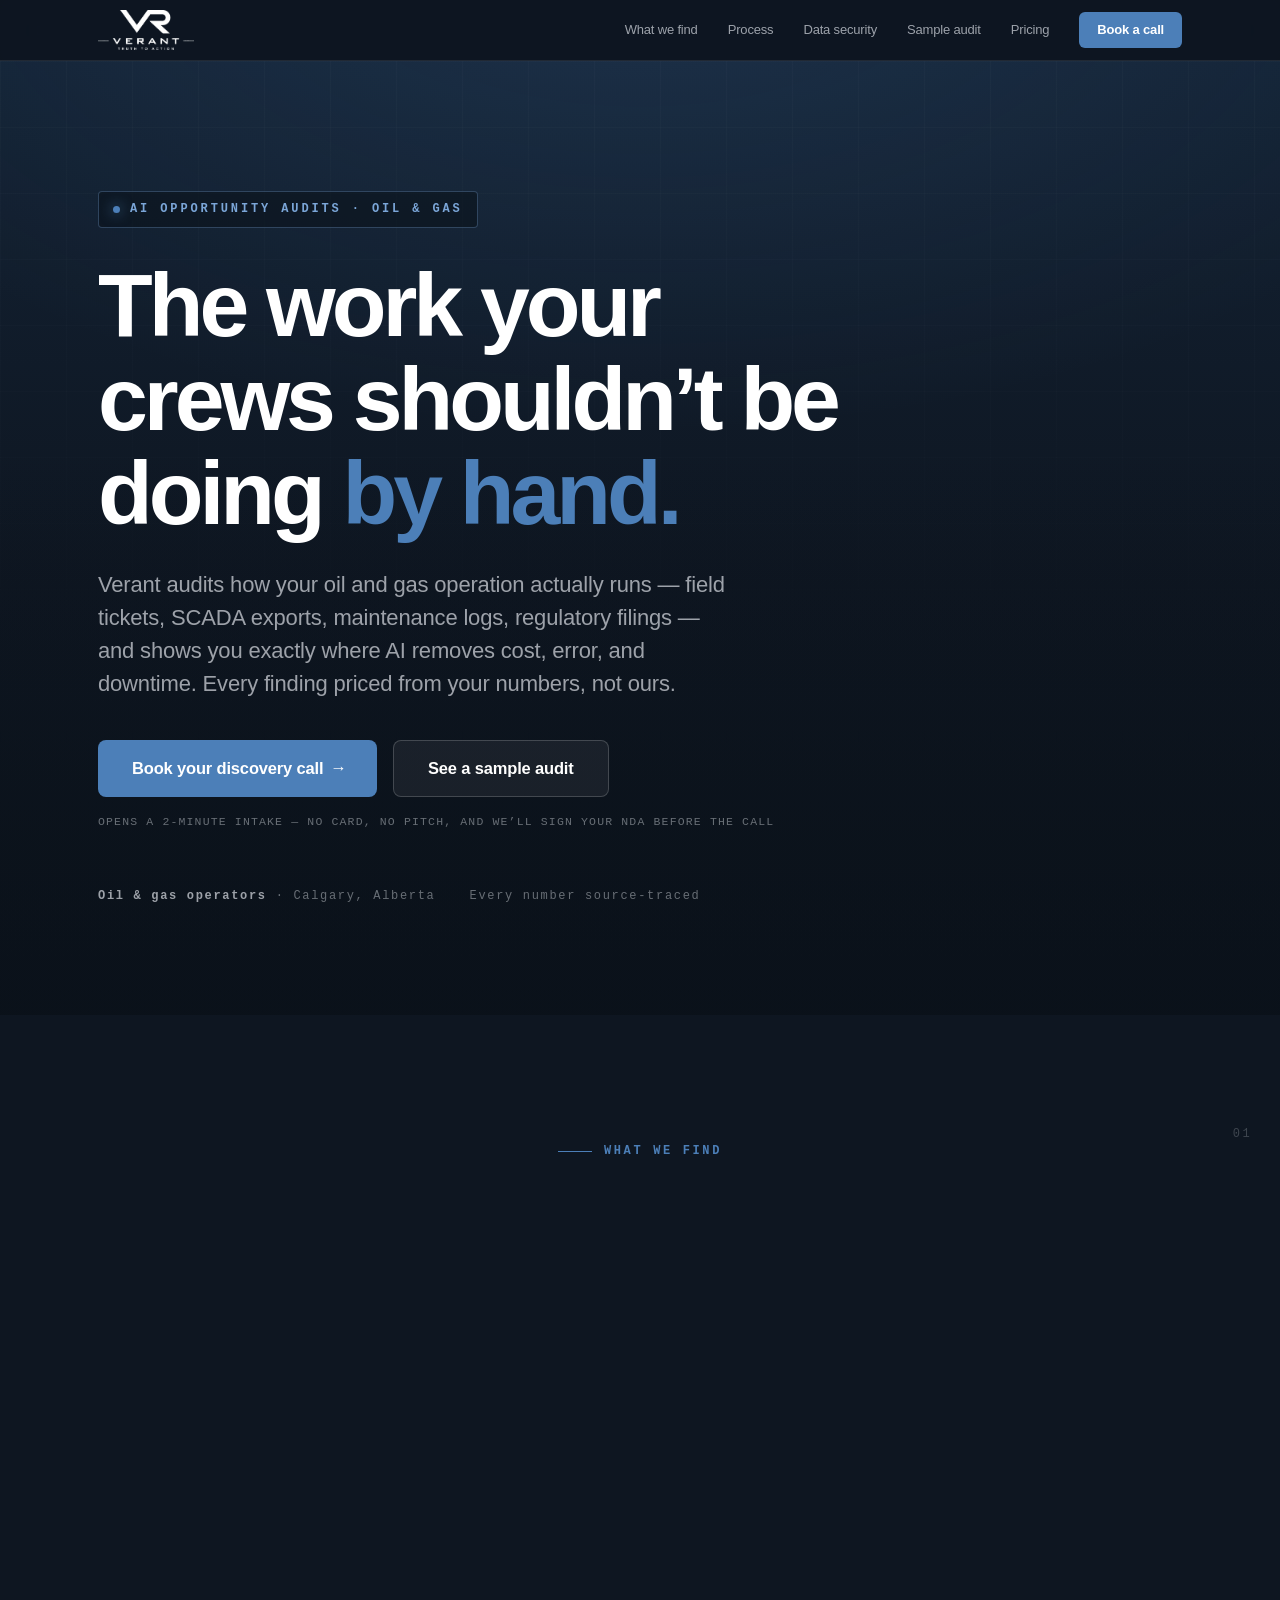
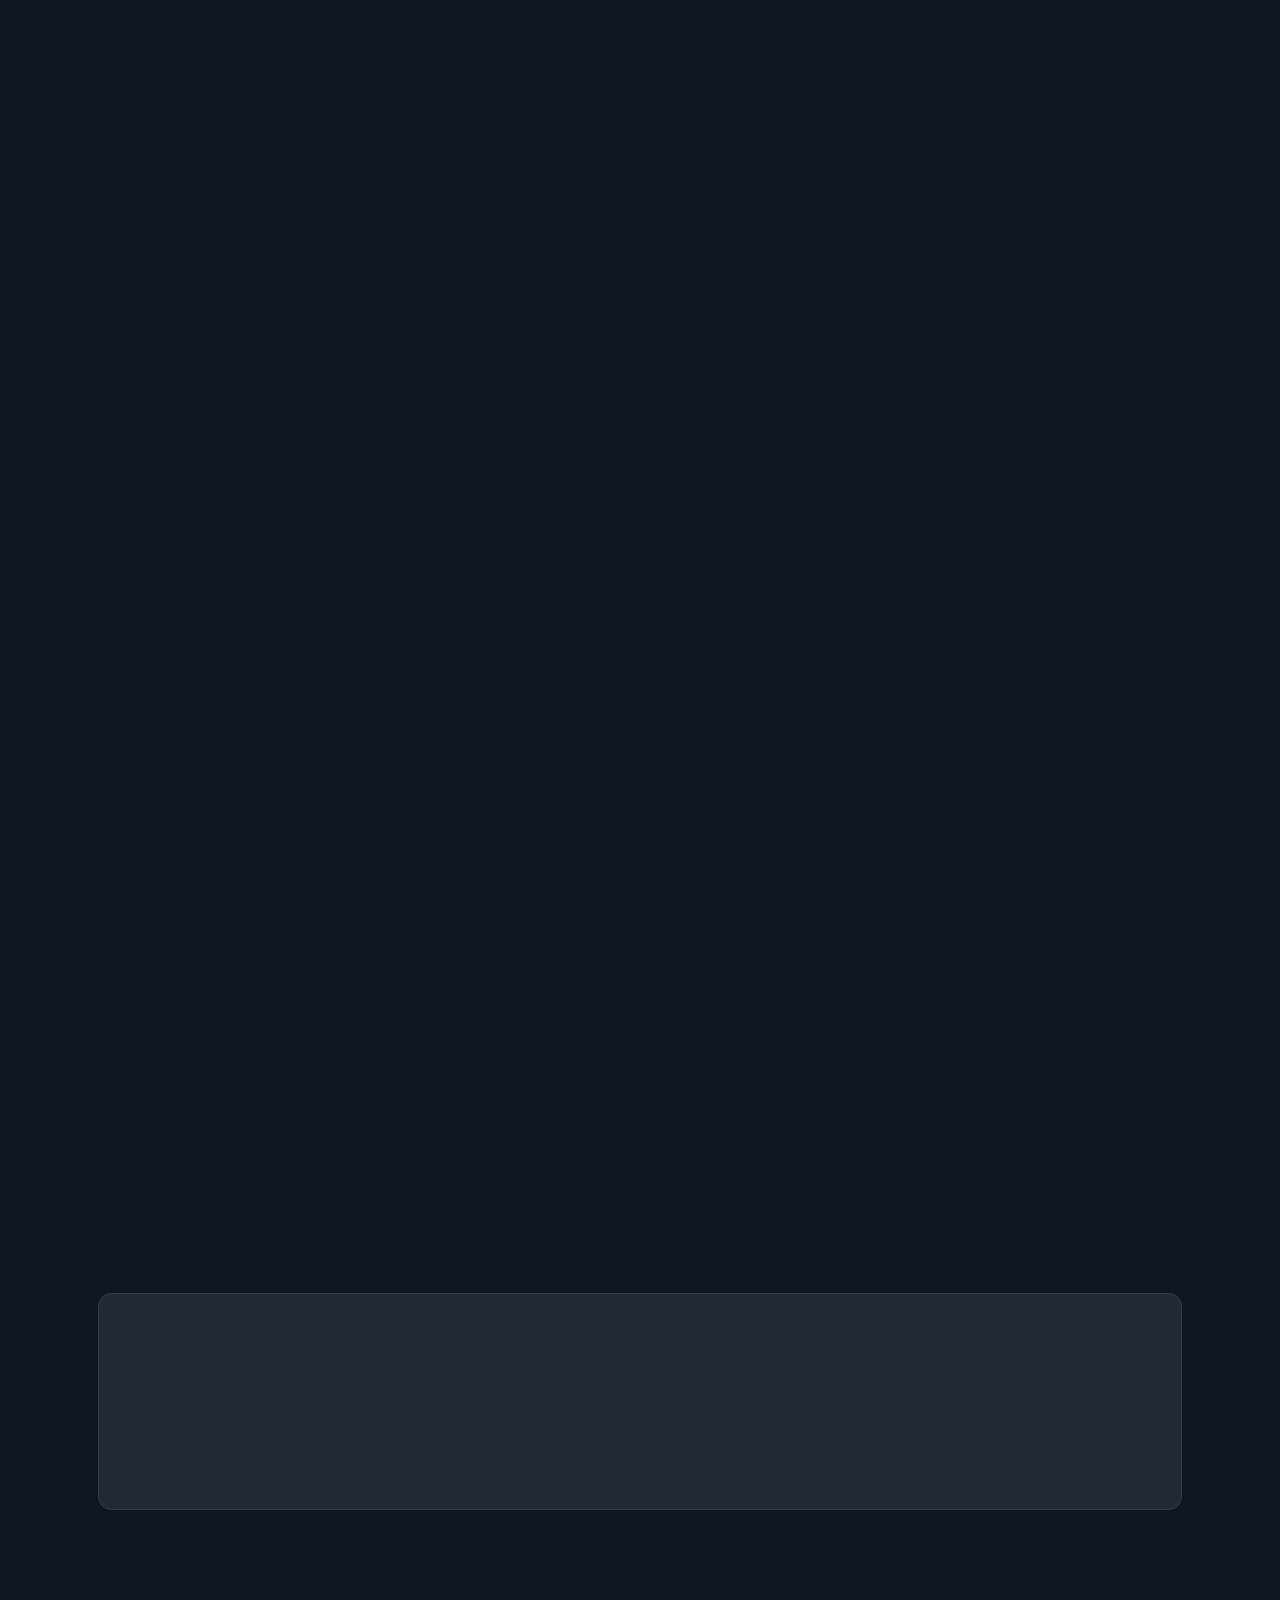
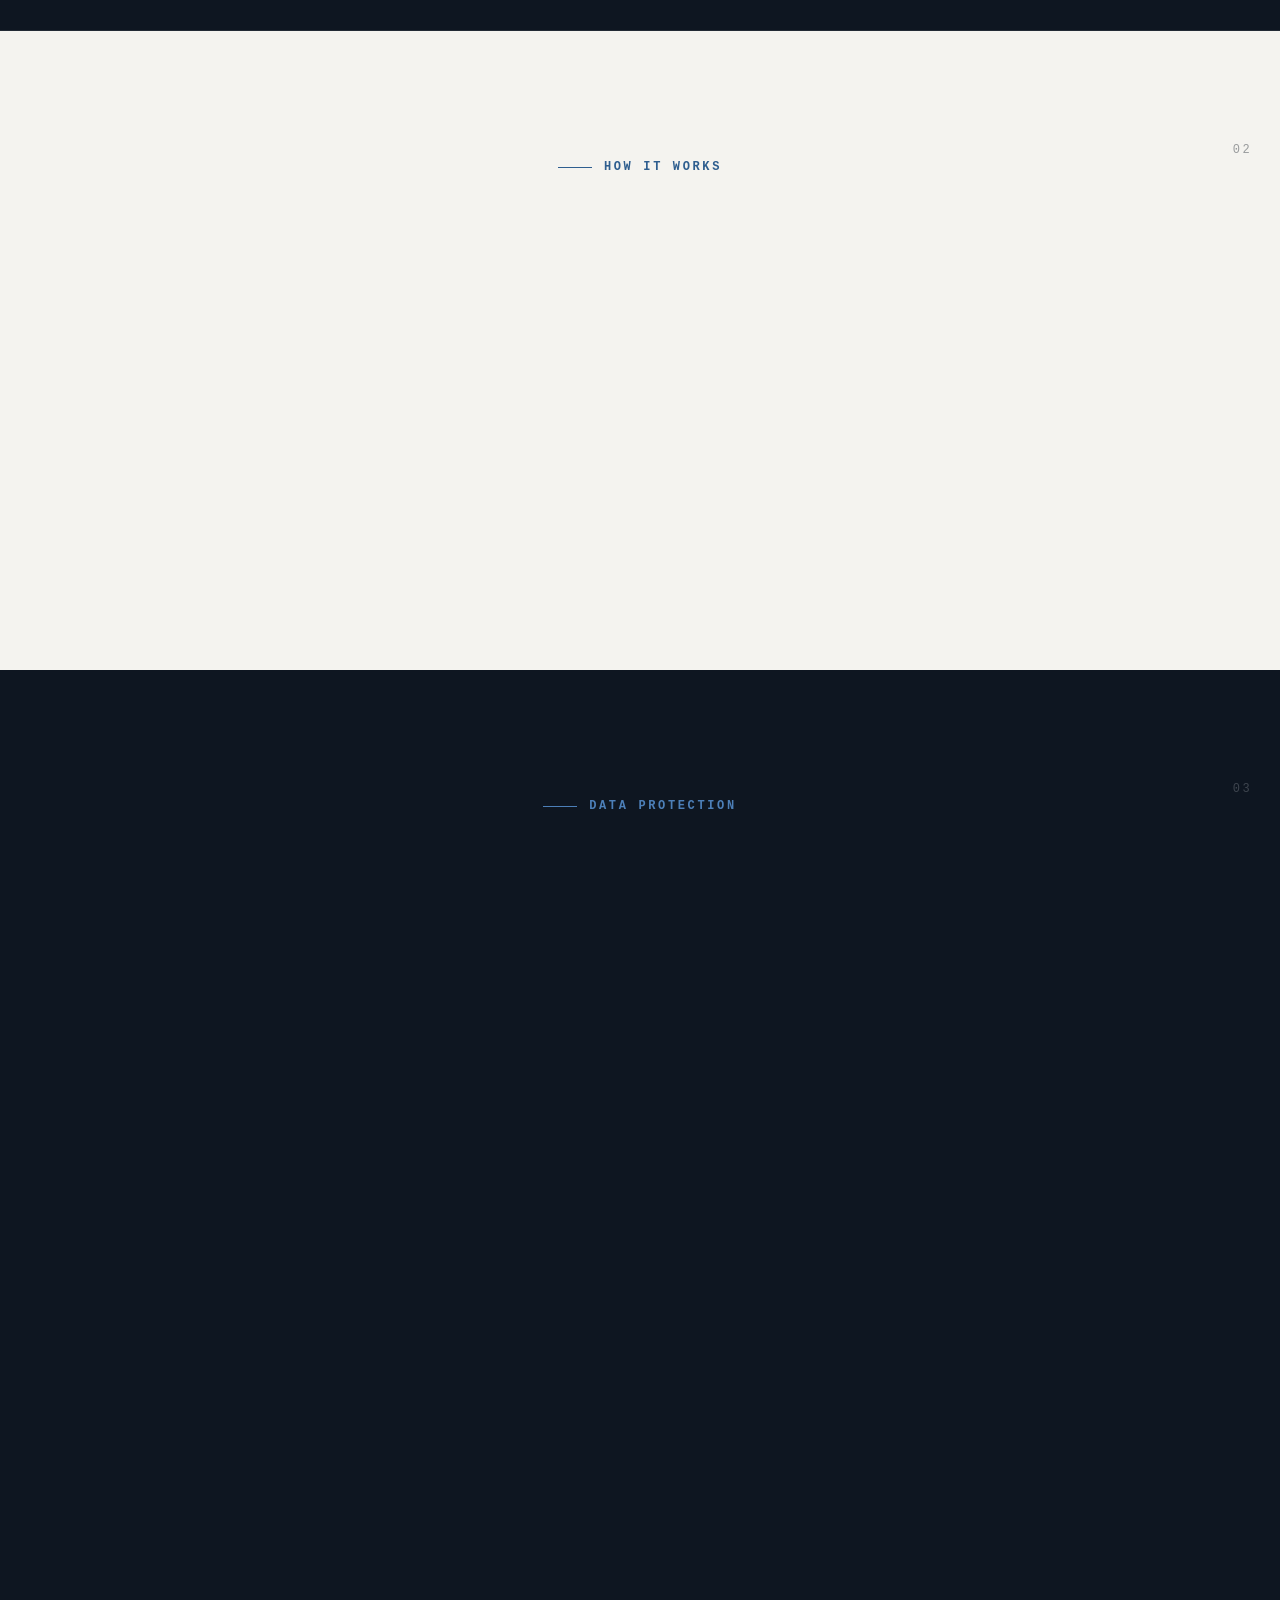
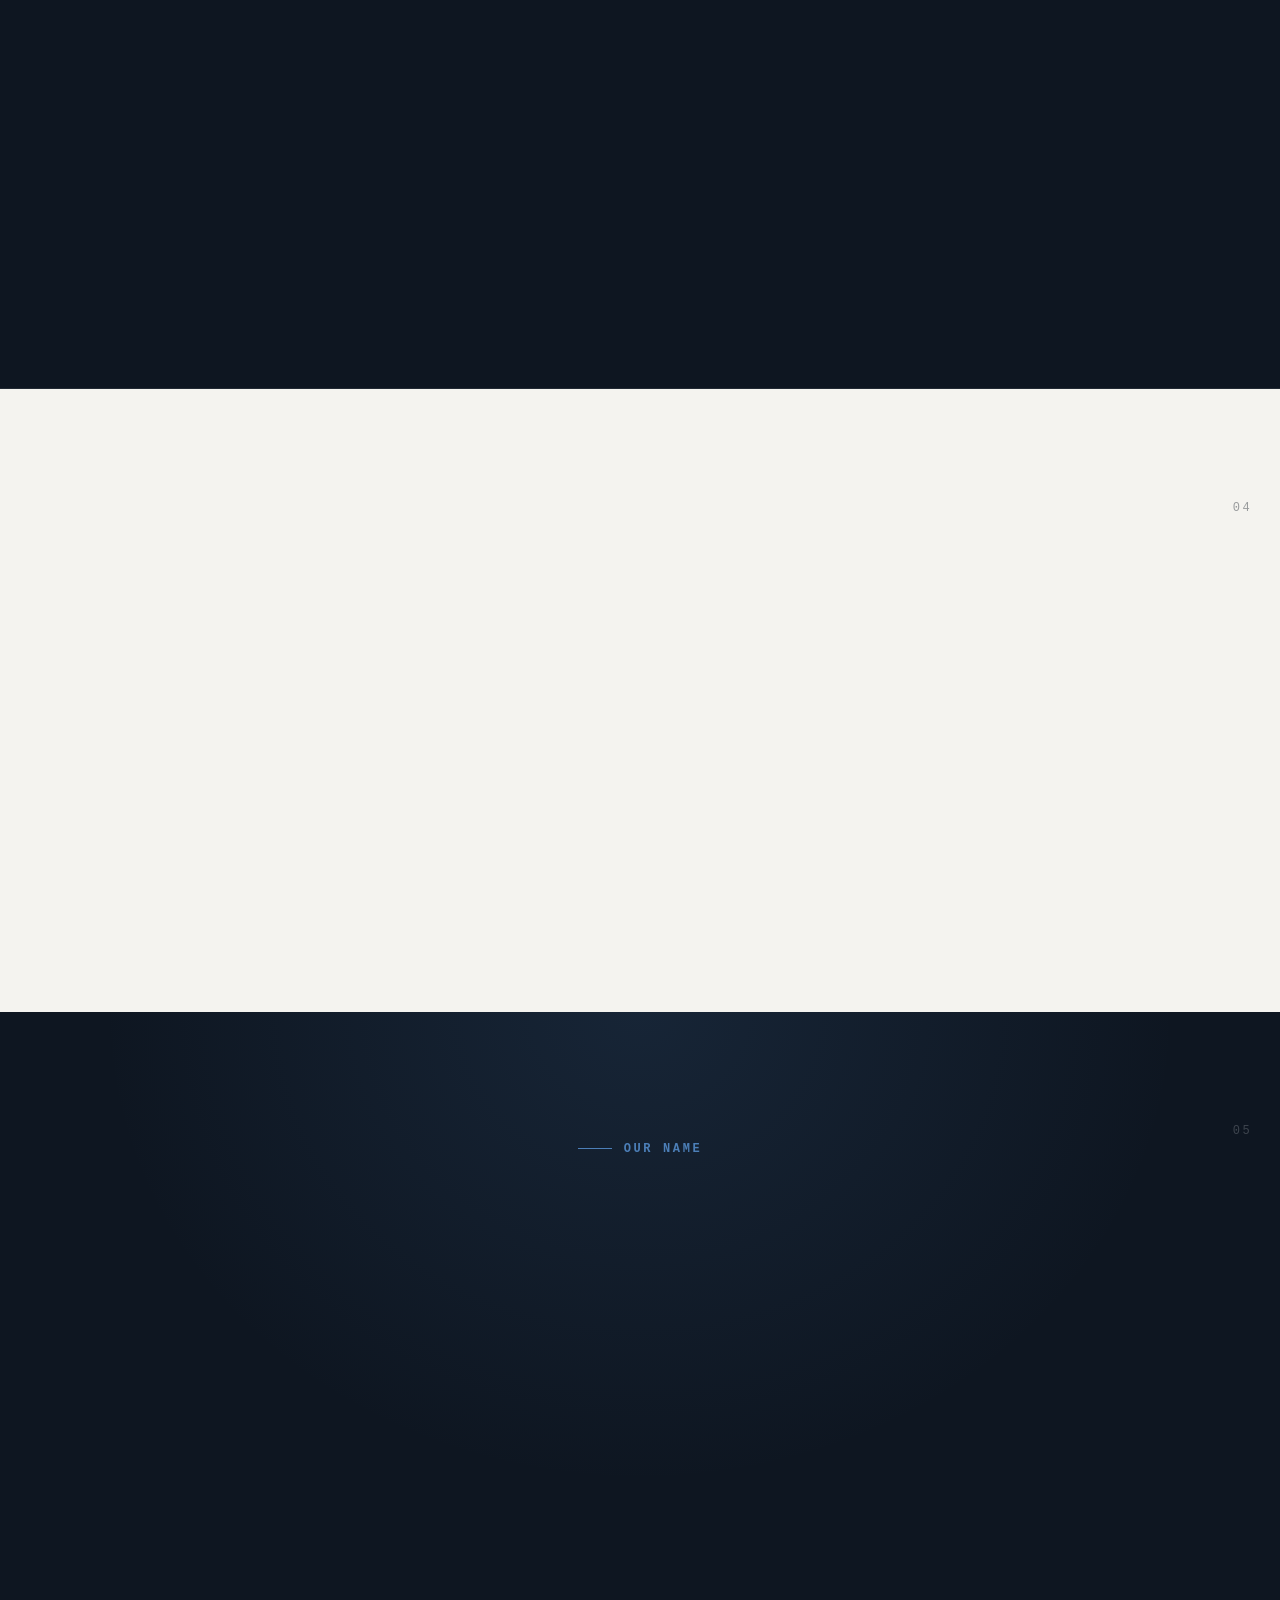
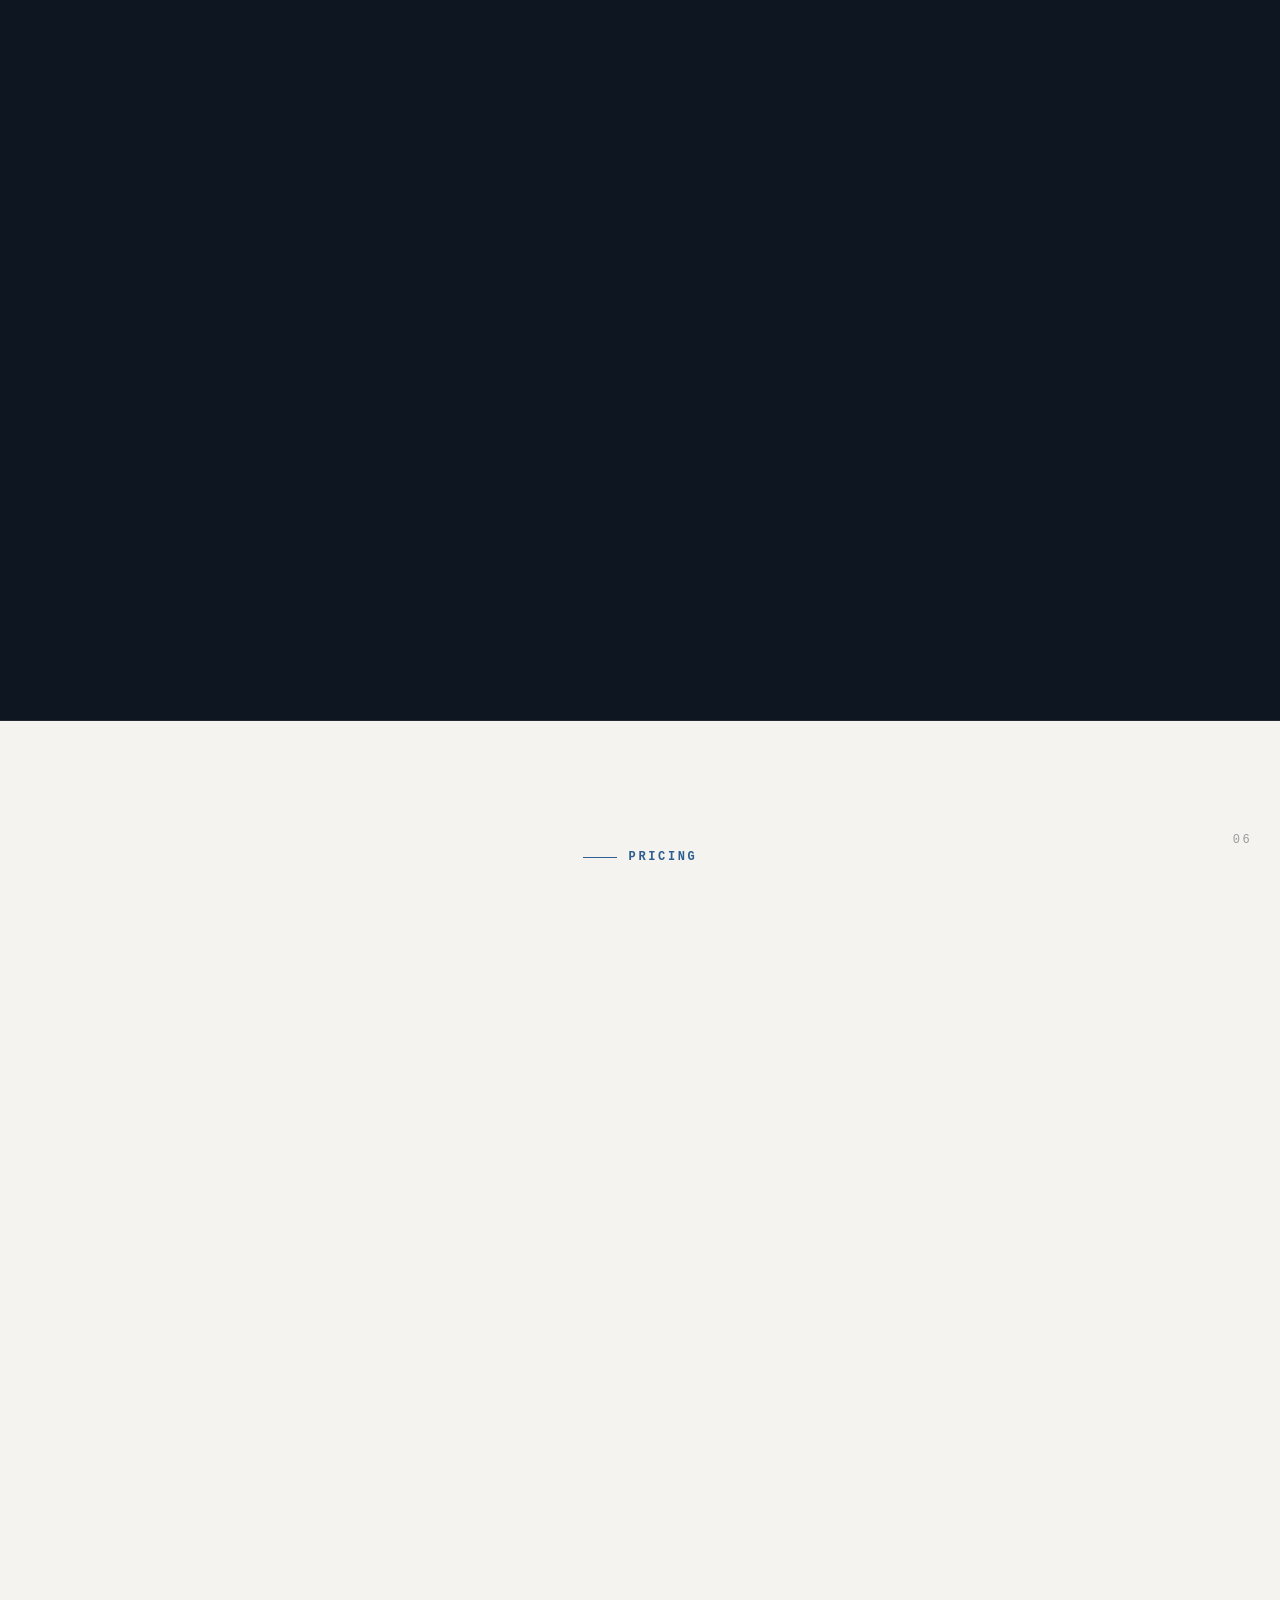
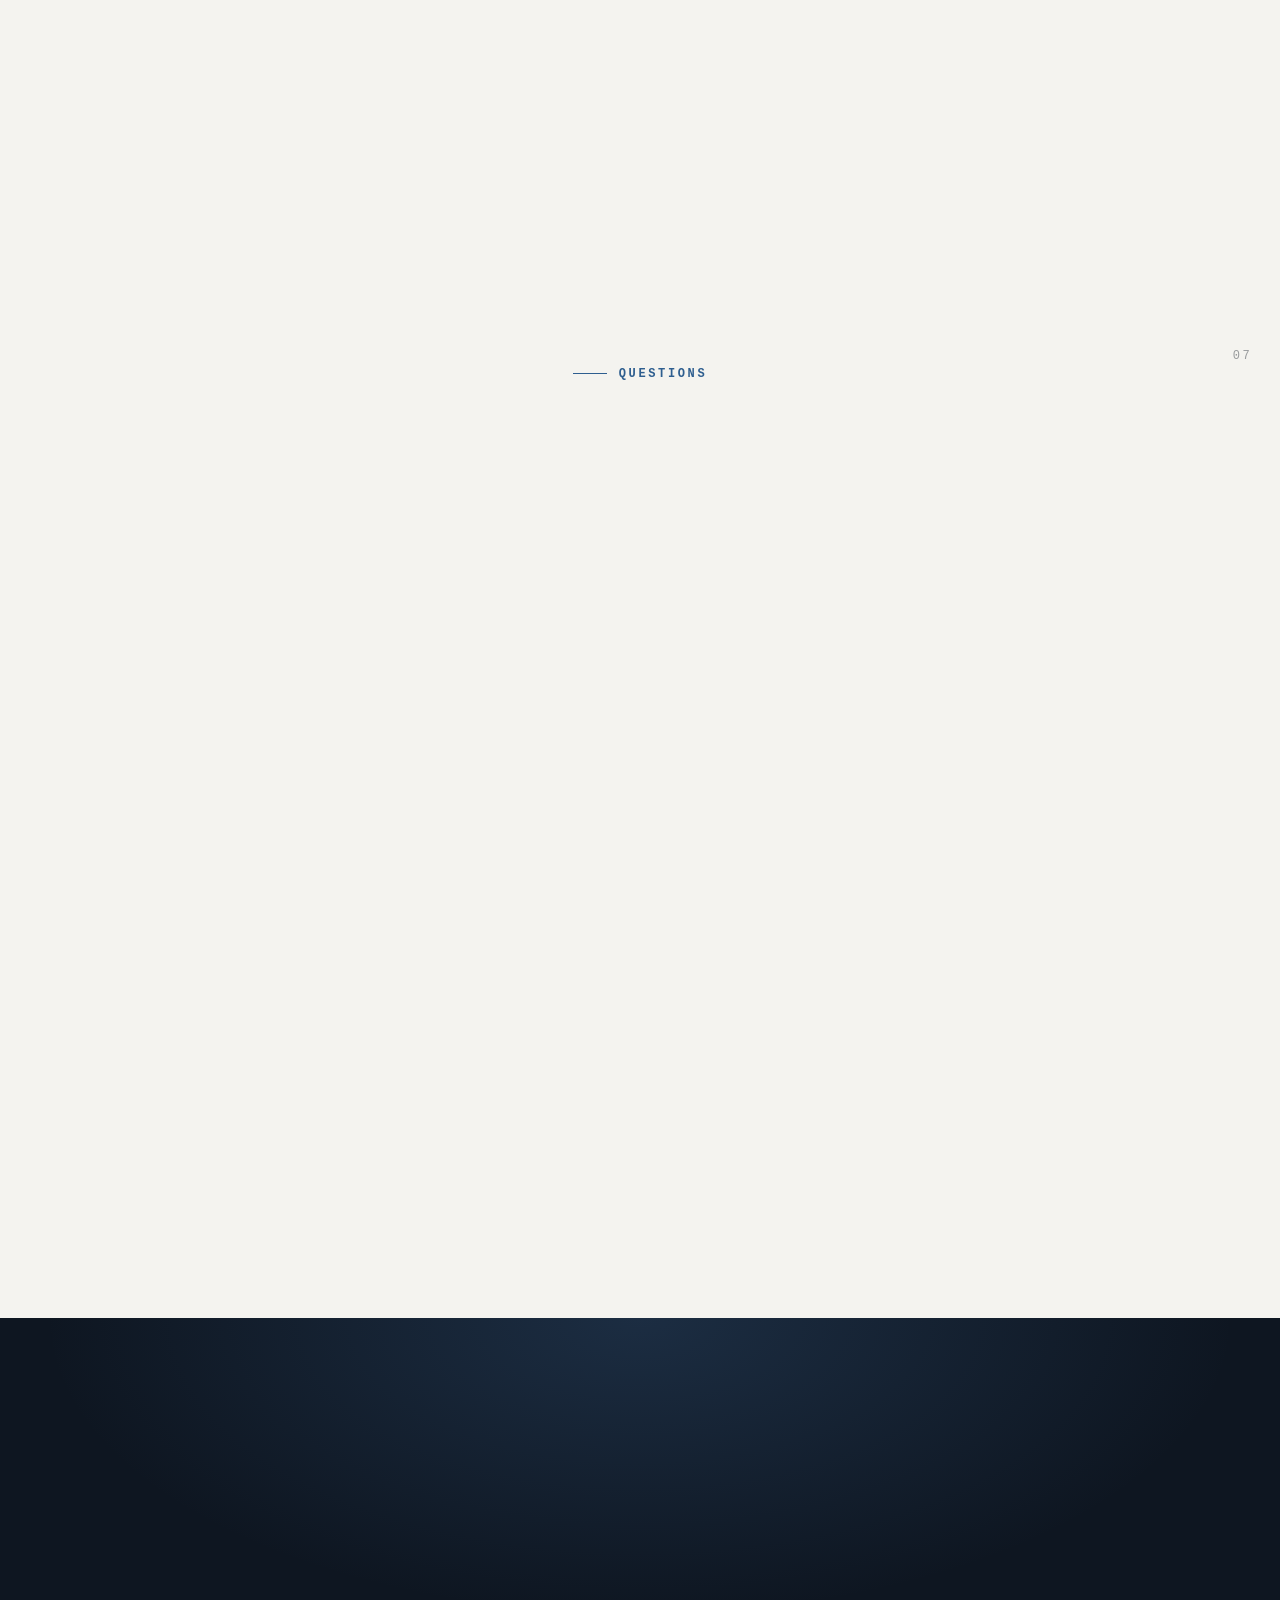
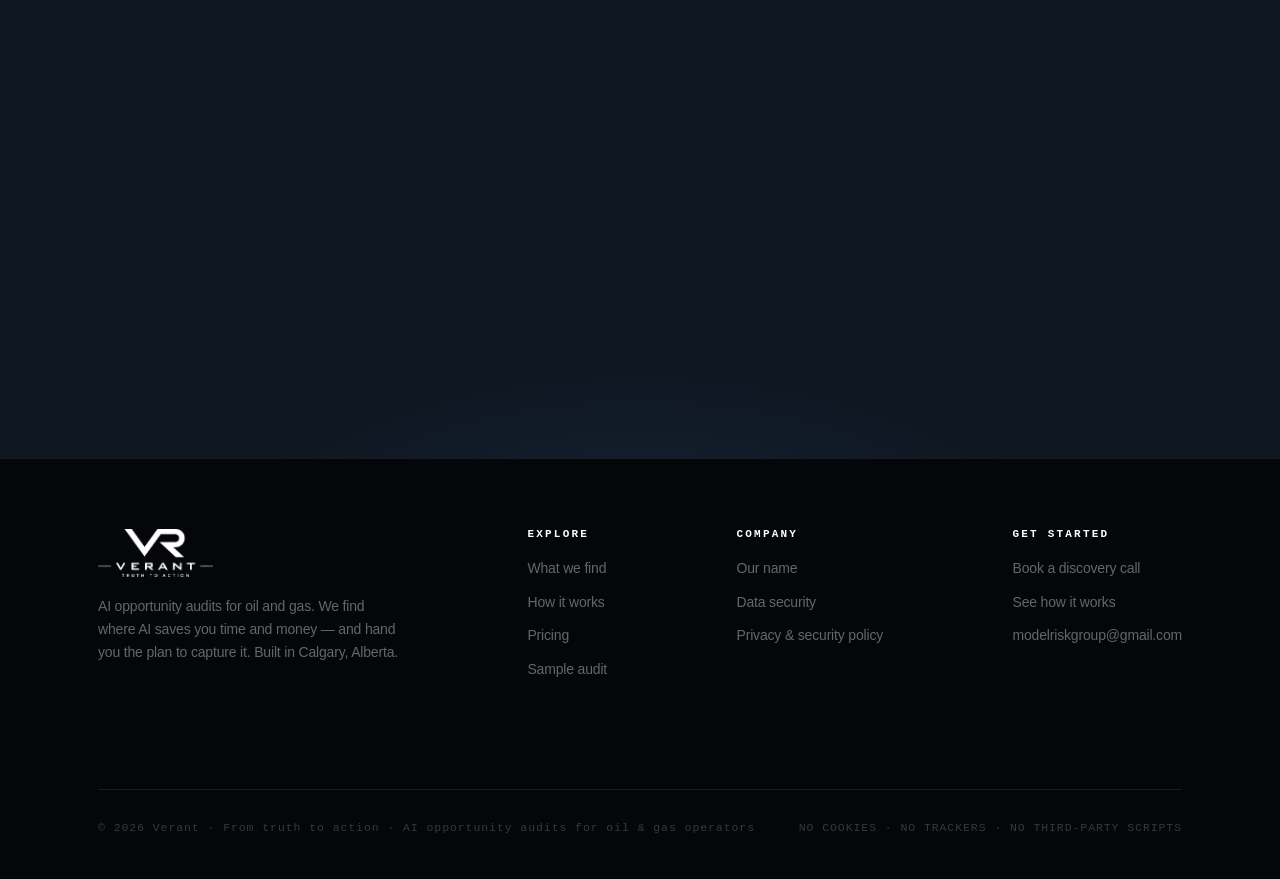
==== commit b42130ac: "Free-audit pricing, de-fabrication, PIPEDA/PIPA; refined-dark redesign (waves removed, decluttered, " ====
--- a/index.html
+++ b/index.html
@@ -8,7 +8,7 @@
 <meta name="color-scheme" content="dark">
 <title>Verant — AI Opportunity Audits for Oil &amp; Gas</title>
 <meta name="description" content="Verant audits how oil and gas operators run — field data, maintenance, compliance — and delivers a prioritized plan with conservative, source-traced dollar figures. From truth to action.">
-<link rel="icon" href="data:image/svg+xml,%3Csvg xmlns='http://www.w3.org/2000/svg' viewBox='0 0 64 64'%3E%3Crect width='64' height='64' rx='12' fill='%2306080B'/%3E%3Cpath d='M14 16 32 50 50 16' stroke='%23E08A3C' stroke-width='7' fill='none' stroke-linecap='round' stroke-linejoin='round'/%3E%3C/svg%3E">
+<link rel="icon" href="data:image/svg+xml,%3Csvg xmlns='http://www.w3.org/2000/svg' viewBox='0 0 64 64'%3E%3Crect width='64' height='64' rx='12' fill='%230E1621'/%3E%3Cpath d='M14 16 32 50 50 16' stroke='%234C7FB8' stroke-width='7' fill='none' stroke-linecap='round' stroke-linejoin='round'/%3E%3C/svg%3E">
 <link rel="stylesheet" href="assets/main.css">
 <link rel="stylesheet" href="assets/logo.css">
 <script src="assets/main.js" defer></script>
@@ -32,7 +32,6 @@
 
 <!-- ============ HERO ============ -->
 <section class="hero">
-  <canvas id="telemetry" aria-hidden="true"></canvas>
   <div class="wrap">
     <span class="hero-eyebrow"><span class="dot"></span>AI Opportunity Audits &middot; Oil &amp; Gas</span>
     <h1>The work your crews shouldn&rsquo;t be doing <span class="accent">by hand.</span></h1>
@@ -43,30 +42,15 @@
     </div>
     <p class="cta-note">Opens a 2-minute intake &mdash; no card, no pitch, and we&rsquo;ll sign your NDA before the call</p>
     <div class="hero-meta">
-      <span><b>UPSTREAM</b> &middot; MIDSTREAM &middot; OILFIELD SERVICES</span>
-      <span>CALGARY, AB &mdash; 51.04&deg;N 114.07&deg;W</span>
-      <span>EVERY NUMBER SOURCE-TRACED</span>
-    </div>
-  </div>
-</section>
-
-<!-- ============ TICKER ============ -->
-<div class="ticker" aria-hidden="true">
-  <div class="ticker-track">
-    <span>Field tickets</span><em>&#9656;</em>
-    <span>SCADA &amp; telemetry</span><em>&#9656;</em>
-    <span>Predictive maintenance</span><em>&#9656;</em>
-    <span>Regulatory reporting</span><em>&#9656;</em>
-    <span>Well files</span><em>&#9656;</em>
-    <span>AFE tracking</span><em>&#9656;</em>
-    <span>Compliance logs</span><em>&#9656;</em>
-    <span>Dispatch &amp; scheduling</span><em>&#9656;</em>
-  </div>
-</div>
+      <span><b>Oil &amp; gas operators</b> &middot; Calgary, Alberta</span>
+      <span>Every number source-traced</span>
+    </div>
+  </div>
+</section>
 
 <!-- ============ 01 · WHAT WE FIND ============ -->
 <section class="sect survey" id="findings">
-  <span class="idx">01 / FINDINGS</span>
+  <span class="idx">01</span>
   <div class="wrap">
     <div class="center">
       <span class="kicker">What we find</span>
@@ -85,7 +69,7 @@
           <div class="pl-top"><span class="t">Field Data Pipeline</span><span class="chip">Illustrative &middot; High impact</span></div>
           <div class="prow"><div class="pr-l"><span>Manual re-keying of well data</span><b>5 hrs/wk</b></div><div class="pbar"><span data-w="78%"></span></div></div>
           <div class="prow"><div class="pr-l"><span>Transcription error rate</span><b>cut to ~0</b></div><div class="pbar"><span data-w="66%"></span></div></div>
-          <div class="prow"><div class="pr-l"><span>Report build time</span><b>hours &rarr; minutes</b></div><div class="pbar"><span class="amber" data-w="54%"></span></div></div>
+          <div class="prow"><div class="pr-l"><span>Report build time</span><b>hours &rarr; minutes</b></div><div class="pbar"><span class="alt" data-w="54%"></span></div></div>
           <div class="pfoot">Clean data into your analysis, every time. <b>No more re-typing.</b></div>
         </div>
       </div>
@@ -95,14 +79,14 @@
       <div class="fr-text rv-r">
         <span class="fr-tag">Maintenance &amp; uptime</span>
         <h3>See failures before they cost you a shutdown.</h3>
-        <p>Your pumps, compressors, and drivehead systems already generate run data. AI turns that stream into early warnings, so maintenance happens on schedule instead of at 2am. We identify which assets justify it and what the downtime is worth.</p>
+        <p>Your pumps, compressors, and other rotating equipment already generate run data. AI turns that stream into early warnings, so maintenance happens on schedule instead of at 2am. We identify which assets justify it and what the downtime is worth.</p>
       </div>
       <div class="fr-visual rv-l">
         <div class="panel">
           <div class="pl-top"><span class="t">Predictive Maintenance</span><span class="chip">Illustrative &middot; High impact</span></div>
           <div class="prow"><div class="pr-l"><span>Unplanned downtime events</span><b>reduced</b></div><div class="pbar"><span data-w="72%"></span></div></div>
           <div class="prow"><div class="pr-l"><span>Early-warning lead time</span><b>days, not hours</b></div><div class="pbar"><span data-w="60%"></span></div></div>
-          <div class="prow"><div class="pr-l"><span>Emergency callouts</span><b>fewer</b></div><div class="pbar"><span class="amber" data-w="48%"></span></div></div>
+          <div class="prow"><div class="pr-l"><span>Emergency callouts</span><b>fewer</b></div><div class="pbar"><span class="alt" data-w="48%"></span></div></div>
           <div class="pfoot">Maintenance on your schedule. <b>Not the failure&rsquo;s.</b></div>
         </div>
       </div>
@@ -116,10 +100,10 @@
       </div>
       <div class="fr-visual rv-r">
         <div class="panel">
-          <div class="pl-top"><span class="t">Documentation Load</span><span class="chip chip-amber">Illustrative &middot; Medium impact</span></div>
+          <div class="pl-top"><span class="t">Documentation Load</span><span class="chip chip-alt">Illustrative &middot; Medium impact</span></div>
           <div class="prow"><div class="pr-l"><span>Hours on report writing</span><b>reclaimed</b></div><div class="pbar"><span data-w="64%"></span></div></div>
           <div class="prow"><div class="pr-l"><span>Filing turnaround</span><b>faster</b></div><div class="pbar"><span data-w="58%"></span></div></div>
-          <div class="prow"><div class="pr-l"><span>Manual data lookups</span><b>automated</b></div><div class="pbar"><span class="amber" data-w="46%"></span></div></div>
+          <div class="prow"><div class="pr-l"><span>Manual data lookups</span><b>automated</b></div><div class="pbar"><span class="alt" data-w="46%"></span></div></div>
           <div class="pfoot">Your people review. <b>The system drafts.</b></div>
         </div>
       </div>
@@ -142,7 +126,7 @@
 
 <!-- ============ 02 · PROCESS ============ -->
 <section class="sect sect-paper survey" id="process">
-  <span class="idx">02 / PROCESS</span>
+  <span class="idx">02</span>
   <div class="wrap">
     <div class="center" >
       <span class="kicker">How it works</span>
@@ -158,7 +142,7 @@
 
 <!-- ============ 03 · DATA SECURITY ============ -->
 <section class="sect survey" id="security">
-  <span class="idx">03 / SECURITY</span>
+  <span class="idx">03</span>
   <div class="wrap">
     <div class="center">
       <span class="kicker">Data protection</span>
@@ -210,7 +194,7 @@
 
 <!-- ============ 04 · WHY VERANT ============ -->
 <section class="sect sect-paper survey" id="proof">
-  <span class="idx">04 / PROOF</span>
+  <span class="idx">04</span>
   <div class="wrap">
     <div class="frow">
       <div class="fr-text rv-l">
@@ -224,7 +208,7 @@
           <div class="pl-top"><span class="t">AI Opportunity Assessment</span><span class="chip">Illustrative sample</span></div>
           <div class="prow"><div class="pr-l"><span>Field data &rarr; ERP automation</span><b>High impact</b></div><div class="pbar"><span data-w="78%"></span></div></div>
           <div class="prow"><div class="pr-l"><span>Predictive maintenance</span><b>High impact</b></div><div class="pbar"><span data-w="68%"></span></div></div>
-          <div class="prow"><div class="pr-l"><span>Compliance reporting</span><b>Medium</b></div><div class="pbar"><span class="amber" data-w="50%"></span></div></div>
+          <div class="prow"><div class="pr-l"><span>Compliance reporting</span><b>Medium</b></div><div class="pbar"><span class="alt" data-w="50%"></span></div></div>
           <div class="pfoot">Conservative hard $: <b>$5,900&ndash;$9,400 / yr</b><br>+ capacity reclaimed: <b>6 hrs/week</b> &middot; conservative &rarr; optimistic</div>
         </div>
       </div>
@@ -234,7 +218,7 @@
 
 <!-- ============ 05 · OUR NAME ============ -->
 <section class="sect name-sect survey" id="name">
-  <span class="idx">05 / THE NAME</span>
+  <span class="idx">05</span>
   <div class="wrap">
     <div class="center">
       <span class="kicker">Our name</span>
@@ -269,12 +253,12 @@
 
 <!-- ============ 06 · PRICING ============ -->
 <section class="sect sect-paper survey" id="pricing">
-  <span class="idx">06 / PRICING</span>
+  <span class="idx">06</span>
   <div class="wrap">
     <div class="center">
       <span class="kicker">Pricing</span>
-      <h2 class="h-lg rv">Start free. Pay only when the numbers are clear.</h2>
-      <p class="lead mt-m rv">The audit is the deliverable. Implementation is optional &mdash; and only if the savings justify it. Early clients get both founders on the engagement, at founding-client pricing.</p>
+      <h2 class="h-lg rv">Free call. Free audit. Pay only if you want it built.</h2>
+      <p class="lead mt-m rv">While we build our Calgary track record, the audit itself is free for founding clients &mdash; both founders on every engagement. Implementation is the paid part, quoted up front &mdash; and only if the savings justify it.</p>
     </div>
     <div class="price-grid stagger mt-l">
       <div class="tier">
@@ -289,10 +273,10 @@
         <a href="https://tally.so/r/zxbQq8" target="_blank" rel="noopener noreferrer" class="btn btn-dark">Book a call</a>
       </div>
       <div class="tier featured">
-        <span class="badge">The deliverable</span>
+        <span class="badge">Founding clients</span>
         <div class="tname">Step two</div>
-        <div class="tprice">$1.5&ndash;2.5k</div>
-        <div class="tdesc">Your AI opportunity audit &mdash; every manual task mapped, priced, and ranked. <b>Credited 100% toward any build</b>, so if we build for you, the audit is effectively free.</div>
+        <div class="tprice">Free</div>
+        <div class="tdesc">Your AI opportunity audit &mdash; every manual task mapped, priced, and ranked. <b>Free for founding clients, no catch.</b> When audits become paid work later, founding clients will already have theirs.</div>
         <ul>
           <li><span class="tick">&#10003;</span> Full opportunity matrix</li>
           <li><span class="tick">&#10003;</span> Hard-dollar and hour figures</li>
@@ -304,7 +288,7 @@
       <div class="tier">
         <div class="tname">Step three</div>
         <div class="tprice">Optional</div>
-        <div class="tdesc">We build what the audit recommends and hand it over running. Most builds land between $3k and $15k &mdash; and only if the numbers justify it.</div>
+        <div class="tdesc">We build what the audit recommends and hand it over running. Builds are quoted up front from the audit roadmap &mdash; between $3k and $15k depending on scope, and only if the numbers justify it.</div>
         <ul>
           <li><span class="tick">&#10003;</span> Done-for-you builds</li>
           <li><span class="tick">&#10003;</span> Integrated with your systems</li>
@@ -318,7 +302,7 @@
 
 <!-- ============ 07 · FAQ ============ -->
 <section class="sect sect-paper survey" id="faq">
-  <span class="idx">07 / FAQ</span>
+  <span class="idx">07</span>
   <div class="wrap">
     <div class="center">
       <span class="kicker">Questions</span>
@@ -331,15 +315,15 @@
       </details>
       <details>
         <summary>How much does the audit cost?</summary>
-        <div class="ans">$1,500&ndash;$2,500 depending on the size of your operation, quoted before you commit to anything &mdash; and credited 100% toward any build you commission, so if we end up building for you, the audit is effectively free. The discovery call costs nothing either way, and if we don&rsquo;t think an audit is worth it for your operation, we&rsquo;ll say so on that call.</div>
+        <div class="ans">Right now, nothing &mdash; the audit is free for founding clients. We&rsquo;re a new firm, and we&rsquo;d rather prove the quality of the work than charge for it before we&rsquo;ve built a track record. The paid part is implementation: if you want us to build what the audit recommends, that&rsquo;s quoted up front before you commit to anything. And if we don&rsquo;t think an audit is worth it for your operation, we&rsquo;ll say so on the call.</div>
       </details>
       <details>
         <summary>Have you actually done this before?</summary>
-        <div class="ans">We&rsquo;re a new firm, and we won&rsquo;t pretend otherwise &mdash; the <a href="sample-audit.html">sample audit</a> is a worked example, clearly labeled, not a disguised client. What early clients get in exchange: both founders personally on the engagement, founding-client pricing, and a deliverable built so your own engineers can check every number against its source. That&rsquo;s the deal &mdash; and it&rsquo;s why the first question we answer on the call is whether we can actually help you, not how to close you.</div>
+        <div class="ans">We&rsquo;re a new firm, and we won&rsquo;t pretend otherwise &mdash; the <a href="sample-audit.html">sample audit</a> is a worked example, clearly labeled, not a disguised client. What founding clients get in exchange: a free audit while we build our track record, both founders personally on the engagement, and a deliverable built so your own engineers can check every number against its source. That&rsquo;s the deal &mdash; and it&rsquo;s why the first question we answer on the call is whether we can actually help you, not how to close you.</div>
       </details>
       <details>
         <summary>Do we have to buy implementation?</summary>
-        <div class="ans">No. The audit is the product. Plenty of operators take the report and run the changes with their own team. Implementation is there if you&rsquo;d rather we build it &mdash; and only if the savings justify it.</div>
+        <div class="ans">No. The audit is the product. You&rsquo;re free to take the report and run the changes with your own team. Implementation is there if you&rsquo;d rather we build it &mdash; and only if the savings justify it.</div>
       </details>
       <details>
         <summary>Is our operational data safe?</summary>
@@ -351,7 +335,7 @@
       </details>
       <details>
         <summary>What does the audit actually look like?</summary>
-        <div class="ans">One document: an executive summary with the conservative headline number, an opportunity matrix mapping each manual task to a specific AI fix with per-tool cost, and a phased 90-day roadmap. <a href="sample-audit.html">See a redacted sample here</a>.</div>
+        <div class="ans">One document: an executive summary with the conservative headline number, an opportunity matrix mapping each manual task to a specific AI fix with per-tool cost, and a phased 90-day roadmap. <a href="sample-audit.html">See the worked example here</a>.</div>
       </details>
     </div>
   </div>
@@ -363,11 +347,11 @@
     <h2 class="rv">Find what your operation is losing.</h2>
     <p class="rv">A free discovery call is the first step. Built from your numbers, not a generic playbook.</p>
     <div class="rv closing-ctas">
-      <a href="https://tally.so/r/zxbQq8" target="_blank" rel="noopener noreferrer" class="btn btn-amber btn-lg">Book your discovery call <span class="arrow">&rarr;</span></a>
+      <a href="https://tally.so/r/zxbQq8" target="_blank" rel="noopener noreferrer" class="btn btn-primary btn-lg">Book your discovery call <span class="arrow">&rarr;</span></a>
       <a href="sample-audit.html" class="btn btn-ghost btn-lg">Not ready? See a sample audit</a>
     </div>
     <p class="cta-note rv">2-minute intake &middot; No card &middot; No obligation &middot; If there&rsquo;s nothing here for you, we&rsquo;ll say so</p>
-    <p class="fine rv">Upstream &middot; Midstream &middot; Oilfield services &mdash; From truth to action</p>
+    <p class="fine rv">AI opportunity audits for oil &amp; gas &mdash; From truth to action</p>
   </div>
 </section>
 
--- a/assets/main.css
+++ b/assets/main.css
@@ -1,31 +1,30 @@
 /* ============================================================
    VERANT — AI Opportunity Audits for Oil & Gas
-   Design language: field instrument. Dark industrial surfaces,
-   monospace telemetry labels, blueprint survey marks.
+   Design language: refined instrument. Deep slate surfaces,
+   muted steel accent, calm structural labels.
    No external requests. No trackers. No third-party anything.
    ============================================================ */
 
 :root{
-  --ink:#06080B;
-  --ink-2:#0B0F14;
-  --panel:#10151C;
-  --panel-2:#151B24;
+  --ink:#0E1621;
+  --ink-2:#0A1119;
+  --panel:#152230;
+  --panel-2:#1B2A3A;
   --paper:#F4F3EF;
   --paper-2:#ECEAE4;
-  --line-d:rgba(255,255,255,.09);
+  --line-d:rgba(232,236,241,.09);
   --line-l:#D8D5CC;
-  --steel:#2F6DB4;
-  --steel-lt:#6FA3E0;
-  --steel-glow:rgba(88,146,214,.45);
-  --amber:#E08A3C;
-  --amber-lt:#F0A862;
-  --w-90:rgba(255,255,255,.92);
-  --w-70:rgba(255,255,255,.70);
-  --w-45:rgba(255,255,255,.45);
-  --w-25:rgba(255,255,255,.25);
-  --ink-80:rgba(9,12,16,.82);
-  --ink-60:rgba(9,12,16,.60);
-  --ink-40:rgba(9,12,16,.40);
+  --steel:#4C7FB8;
+  --steel-lt:#7BA6D8;
+  --steel-glow:rgba(76,127,184,.42);
+  --steel-ink:#2E5E8F;
+  --w-90:rgba(232,236,241,.94);
+  --w-70:rgba(232,236,241,.66);
+  --w-45:rgba(232,236,241,.42);
+  --w-25:rgba(232,236,241,.22);
+  --ink-80:rgba(14,22,33,.82);
+  --ink-60:rgba(14,22,33,.60);
+  --ink-40:rgba(14,22,33,.40);
   --maxw:1140px;
   --ease:cubic-bezier(.22,.08,.18,1);
   --ease-out:cubic-bezier(.16,1,.3,1);
@@ -44,7 +43,7 @@
   -webkit-font-smoothing:antialiased;
   overflow-x:hidden;
 }
-::selection{background:var(--amber);color:var(--ink);}
+::selection{background:var(--steel);color:var(--ink);}
 h1,h2,h3,h4{line-height:1.05;font-weight:700;letter-spacing:-0.03em;}
 a{color:inherit;text-decoration:none;}
 img{max-width:100%;display:block;}
@@ -62,7 +61,7 @@
 /* ============ NAV ============ */
 header{
   position:sticky;top:0;z-index:200;
-  background:rgba(6,8,11,.78);
+  background:rgba(14,22,33,.80);
   backdrop-filter:saturate(160%) blur(18px);
   -webkit-backdrop-filter:saturate(160%) blur(18px);
   border-bottom:1px solid var(--line-d);
@@ -74,7 +73,7 @@
 .nav-links a:not(.nav-cta){position:relative;padding:6px 0;transition:color .25s var(--ease);}
 .nav-links a:not(.nav-cta)::after{
   content:"";position:absolute;left:0;bottom:0;height:1px;width:100%;
-  background:var(--amber);transform:scaleX(0);transform-origin:left;
+  background:var(--steel);transform:scaleX(0);transform-origin:left;
   transition:transform .3s var(--ease);
 }
 .nav-links a:not(.nav-cta):hover{color:#fff;}
@@ -84,14 +83,14 @@
   font-size:13px;font-weight:600;transition:.25s var(--ease);
   box-shadow:0 0 0 0 var(--steel-glow);
 }
-.nav-cta:hover{background:#3B7CC4;transform:translateY(-1px);box-shadow:0 6px 22px -6px var(--steel-glow);}
+.nav-cta:hover{background:var(--steel-lt);transform:translateY(-1px);box-shadow:0 6px 22px -6px var(--steel-glow);}
 @media(max-width:900px){.nav-links a:not(.nav-cta){display:none;}}
 
 /* scroll progress */
 .progress{
   position:absolute;left:0;bottom:-1px;height:2px;width:100%;
   transform:scaleX(0);transform-origin:left;
-  background:linear-gradient(90deg,var(--steel),var(--amber));
+  background:linear-gradient(90deg,var(--steel),var(--steel-lt));
   will-change:transform;
 }
 
@@ -109,13 +108,11 @@
 .btn .arrow{transition:transform .25s var(--ease);font-family:var(--mono);}
 .btn:hover .arrow{transform:translateX(4px);}
 .btn-primary{background:var(--steel);color:#fff;}
-.btn-primary:hover{background:#3B7CC4;box-shadow:0 14px 38px -10px var(--steel-glow);}
+.btn-primary:hover{background:var(--steel-lt);box-shadow:0 14px 38px -10px var(--steel-glow);}
 .btn-ghost{background:rgba(255,255,255,.06);color:#fff;border:1px solid rgba(255,255,255,.18);}
 .btn-ghost:hover{background:rgba(255,255,255,.11);border-color:rgba(255,255,255,.32);}
 .btn-dark{background:var(--ink);color:#fff;}
-.btn-dark:hover{background:#161C24;box-shadow:0 14px 34px -14px rgba(6,8,11,.6);}
-.btn-amber{background:var(--amber);color:var(--ink);}
-.btn-amber:hover{background:var(--amber-lt);box-shadow:0 14px 38px -10px rgba(224,138,60,.5);}
+.btn-dark:hover{background:#1B2A3A;box-shadow:0 14px 34px -14px rgba(4,8,14,.6);}
 .btn-lg{height:57px;padding:0 34px;font-size:16.5px;}
 /* click ripple (injected by JS) */
 .ripple{
@@ -133,12 +130,12 @@
 .kicker{
   display:inline-flex;align-items:center;gap:12px;
   font-family:var(--mono);font-size:12px;font-weight:600;
-  letter-spacing:.22em;text-transform:uppercase;color:var(--amber);
+  letter-spacing:.22em;text-transform:uppercase;color:var(--steel);
   margin-bottom:22px;
 }
-.kicker::before{content:"";width:34px;height:1px;background:var(--amber);}
-.sect-paper .kicker{color:#B06318;}
-.sect-paper .kicker::before{background:#B06318;}
+.kicker::before{content:"";width:34px;height:1px;background:var(--steel);}
+.sect-paper .kicker{color:var(--steel-ink);}
+.sect-paper .kicker::before{background:var(--steel-ink);}
 .idx{
   position:absolute;top:110px;right:28px;
   font-family:var(--mono);font-size:12px;letter-spacing:.2em;color:var(--w-25);
@@ -156,23 +153,13 @@
 .mt-s{margin-top:14px;}.mt-m{margin-top:26px;}.mt-l{margin-top:46px;}
 .maxw-76{max-width:760px;}
 
-/* survey crosshairs on section corners */
+/* section positioning context (crosshair marks removed for a calmer look) */
 .survey{position:relative;}
-.survey::before,.survey::after{
-  content:"+";position:absolute;font-family:var(--mono);font-size:15px;
-  color:var(--w-25);pointer-events:none;user-select:none;
-}
-.survey::before{top:26px;left:26px;}
-.survey::after{bottom:26px;right:26px;}
-.sect-paper.survey::before,.sect-paper.survey::after{color:var(--ink-40);}
-
-/* tick ruler divider */
+
+/* simple hairline divider */
 .ruler{
-  height:14px;overflow:hidden;
-  background-image:repeating-linear-gradient(90deg,var(--line-d) 0 1px,transparent 1px 12px);
-  background-position:bottom;background-repeat:repeat-x;background-size:12px 8px;
-  border-bottom:1px solid var(--line-d);
-  opacity:.7;
+  height:1px;
+  background:var(--line-d);
 }
 
 /* ============ REVEAL SYSTEM ============ */
@@ -201,28 +188,38 @@
 
 /* ============ HERO ============ */
 .hero{
-  position:relative;background:var(--ink);color:#fff;overflow:hidden;
+  position:relative;color:#fff;overflow:hidden;
   padding:130px 0 110px;min-height:88vh;display:flex;align-items:center;
-}
-#telemetry{position:absolute;inset:0;width:100%;height:100%;opacity:.9;}
+  background:
+    radial-gradient(120% 85% at 50% -12%,rgba(76,127,184,.16),transparent 60%),
+    linear-gradient(180deg,#132234 0%,var(--ink) 55%,#0B121B 100%);
+}
+/* faint STATIC survey grid — nothing moves */
+.hero::before{
+  content:"";position:absolute;inset:0;pointer-events:none;
+  background-image:
+    linear-gradient(rgba(232,236,241,.028) 1px,transparent 1px),
+    linear-gradient(90deg,rgba(232,236,241,.028) 1px,transparent 1px);
+  background-size:66px 66px;
+  -webkit-mask-image:linear-gradient(180deg,rgba(0,0,0,.85),transparent 78%);
+  mask-image:linear-gradient(180deg,rgba(0,0,0,.85),transparent 78%);
+}
 .hero::after{
   content:"";position:absolute;inset:0;pointer-events:none;
-  background:
-    radial-gradient(90% 70% at 50% 0%,rgba(47,109,180,.16),transparent 60%),
-    linear-gradient(180deg,rgba(6,8,11,.25) 0%,rgba(6,8,11,.05) 45%,rgba(6,8,11,.85) 100%);
+  background:linear-gradient(180deg,transparent 40%,rgba(10,17,25,.55) 100%);
 }
 .hero .wrap{position:relative;z-index:2;width:100%;}
 .hero-eyebrow{
   display:inline-flex;align-items:center;gap:10px;
   font-family:var(--mono);font-size:12px;font-weight:600;letter-spacing:.24em;
   text-transform:uppercase;color:var(--steel-lt);
-  border:1px solid rgba(111,163,224,.3);border-radius:4px;
-  padding:8px 14px;margin-bottom:30px;background:rgba(11,15,20,.55);
-}
-.hero-eyebrow .dot{width:7px;height:7px;border-radius:50%;background:var(--amber);box-shadow:0 0 14px var(--amber);animation:pulse 2.4s ease-in-out infinite;}
+  border:1px solid rgba(123,166,216,.32);border-radius:4px;
+  padding:8px 14px;margin-bottom:30px;background:rgba(10,17,25,.55);
+}
+.hero-eyebrow .dot{width:7px;height:7px;border-radius:50%;background:var(--steel);box-shadow:0 0 14px var(--steel);animation:pulse 2.4s ease-in-out infinite;}
 @keyframes pulse{0%,100%{opacity:1;transform:scale(1);}50%{opacity:.45;transform:scale(.75);}}
 .hero h1{font-size:clamp(44px,7vw,92px);letter-spacing:-0.045em;margin-bottom:28px;max-width:15ch;}
-.hero h1 .accent{color:var(--amber);}
+.hero h1 .accent{color:var(--steel);}
 .hero .lede{font-size:clamp(18px,2.1vw,22px);color:var(--w-70);max-width:640px;margin-bottom:40px;line-height:1.5;}
 .hero-cta{display:flex;gap:16px;flex-wrap:wrap;}
 .hero-meta{
@@ -249,27 +246,6 @@
 html.js .hero .hero-meta{animation-delay:.7s;}
 @keyframes rise{to{opacity:1;transform:none;}}
 
-/* ============ TICKER ============ */
-.ticker{
-  border-top:1px solid var(--line-d);border-bottom:1px solid var(--line-d);
-  background:var(--ink-2);overflow:hidden;padding:16px 0;position:relative;
-}
-.ticker::before,.ticker::after{
-  content:"";position:absolute;top:0;bottom:0;width:120px;z-index:2;pointer-events:none;
-}
-.ticker::before{left:0;background:linear-gradient(90deg,var(--ink-2),transparent);}
-.ticker::after{right:0;background:linear-gradient(-90deg,var(--ink-2),transparent);}
-.ticker-track{display:flex;gap:0;width:max-content;animation:ticker 42s linear infinite;}
-.ticker:hover .ticker-track{animation-play-state:paused;}
-.ticker-track span{
-  font-family:var(--mono);font-size:12.5px;letter-spacing:.24em;text-transform:uppercase;
-  color:var(--w-45);padding:0 28px;white-space:nowrap;
-  transition:color .3s var(--ease);
-}
-.ticker-track span:hover{color:var(--amber);}
-.ticker-track em{font-style:normal;color:var(--amber);padding-right:28px;}
-@keyframes ticker{to{transform:translateX(-50%);}}
-
 /* ============ FEATURE ROWS ============ */
 .frow{display:grid;grid-template-columns:1fr 1fr;gap:70px;align-items:center;}
 .frow+.frow{margin-top:120px;}
@@ -283,12 +259,12 @@
   font-family:var(--mono);font-size:11.5px;font-weight:600;letter-spacing:.2em;
   text-transform:uppercase;color:var(--steel-lt);margin-bottom:16px;
 }
-.fr-tag::before{content:"▸";color:var(--amber);}
+.fr-tag::before{content:"▸";color:var(--steel);}
 .fr-text h3{font-size:clamp(26px,3.3vw,40px);margin-bottom:18px;}
 .fr-text p{font-size:17px;color:var(--w-70);line-height:1.6;}
 .sect-paper .fr-text p{color:var(--ink-60);}
 
-/* ============ PANELS (spotlight + tilt) ============ */
+/* ============ PANELS (spotlight) ============ */
 .panel{
   --mx:50%;--my:50%;
   position:relative;border-radius:14px;padding:30px;
@@ -296,25 +272,24 @@
   border:1px solid var(--line-d);
   box-shadow:0 40px 90px -50px rgba(0,0,0,.85);
   color:#fff;overflow:hidden;
-  transition:border-color .35s var(--ease),transform .2s var(--ease),box-shadow .35s var(--ease);
-  transform-style:preserve-3d;will-change:transform;
+  transition:border-color .35s var(--ease),box-shadow .35s var(--ease);
 }
 .panel::before{ /* pointer-tracked spotlight */
   content:"";position:absolute;inset:0;border-radius:inherit;pointer-events:none;
-  background:radial-gradient(420px circle at var(--mx) var(--my),rgba(111,163,224,.14),transparent 65%);
+  background:radial-gradient(420px circle at var(--mx) var(--my),rgba(123,166,216,.13),transparent 65%);
   opacity:0;transition:opacity .4s var(--ease);
 }
 .panel:hover::before{opacity:1;}
-.panel:hover{border-color:rgba(111,163,224,.4);box-shadow:0 46px 100px -46px rgba(0,0,0,.9),0 0 40px -18px var(--steel-glow);}
+.panel:hover{border-color:rgba(123,166,216,.4);box-shadow:0 46px 100px -46px rgba(0,0,0,.9),0 0 40px -18px var(--steel-glow);}
 .panel>*{position:relative;}
 .pl-top{display:flex;justify-content:space-between;align-items:center;margin-bottom:24px;gap:14px;}
 .pl-top .t{font-family:var(--mono);font-size:11.5px;font-weight:600;letter-spacing:.18em;text-transform:uppercase;color:var(--w-70);}
 .chip{
   font-family:var(--mono);font-size:11px;letter-spacing:.08em;
-  background:rgba(47,109,180,.22);color:#9CC2EC;border:1px solid rgba(111,163,224,.28);
+  background:rgba(76,127,184,.20);color:#9CC2EC;border:1px solid rgba(123,166,216,.28);
   padding:5px 12px;border-radius:4px;font-weight:600;white-space:nowrap;
 }
-.chip-amber{background:rgba(224,138,60,.16);color:var(--amber-lt);border-color:rgba(224,138,60,.35);}
+.chip-alt{background:rgba(123,166,216,.14);color:var(--steel-lt);border-color:rgba(123,166,216,.32);}
 .prow{margin-bottom:18px;}
 .prow:last-of-type{margin-bottom:0;}
 .pr-l{display:flex;justify-content:space-between;gap:12px;font-size:14px;margin-bottom:9px;color:var(--w-70);}
@@ -325,13 +300,7 @@
   background:linear-gradient(90deg,var(--steel),var(--steel-lt));
   transition:width 1.4s var(--ease);
 }
-.pbar span.amber{background:linear-gradient(90deg,#C9752A,var(--amber-lt));}
-.pbar span::after{ /* shimmer sweep */
-  content:"";position:absolute;inset:0;
-  background:linear-gradient(105deg,transparent 30%,rgba(255,255,255,.35) 50%,transparent 70%);
-  transform:translateX(-100%);animation:shimmer 2.8s var(--ease) 1.2s infinite;
-}
-@keyframes shimmer{0%{transform:translateX(-100%);}55%,100%{transform:translateX(100%);}}
+.pbar span.alt{background:linear-gradient(90deg,var(--steel-ink),var(--steel));}
 .pfoot{border-top:1px solid var(--line-d);margin-top:24px;padding-top:16px;font-size:13.5px;color:var(--w-45);line-height:1.6;}
 .pfoot b{color:#fff;font-weight:600;}
 
@@ -345,7 +314,7 @@
 .stat:hover{background:var(--panel);}
 .stat::after{
   content:"";position:absolute;left:38px;right:38px;bottom:0;height:2px;
-  background:linear-gradient(90deg,var(--amber),transparent);
+  background:linear-gradient(90deg,var(--steel),transparent);
   transform:scaleX(0);transform-origin:left;transition:transform .5s var(--ease);
 }
 .stat:hover::after{transform:scaleX(1);}
@@ -353,7 +322,7 @@
   font-family:var(--mono);font-size:clamp(42px,5.4vw,64px);font-weight:700;
   letter-spacing:-0.04em;line-height:1;color:#fff;
 }
-.stat .num .u{color:var(--amber);font-size:.55em;font-weight:600;margin-left:4px;}
+.stat .num .u{color:var(--steel);font-size:.55em;font-weight:600;margin-left:4px;}
 .stat .lbl{font-size:15px;color:var(--w-70);margin-top:16px;max-width:290px;line-height:1.55;}
 
 /* ============ STEPS ============ */
@@ -367,7 +336,7 @@
 }
 .step::before{
   content:"";position:absolute;inset:0;pointer-events:none;
-  background:radial-gradient(380px circle at var(--mx) var(--my),rgba(47,109,180,.07),transparent 65%);
+  background:radial-gradient(380px circle at var(--mx) var(--my),rgba(76,127,184,.07),transparent 65%);
   opacity:0;transition:opacity .4s var(--ease);
 }
 .step:hover::before{opacity:1;}
@@ -392,27 +361,27 @@
 }
 .shield::before{
   content:"";position:absolute;inset:0;pointer-events:none;
-  background:radial-gradient(400px circle at var(--mx) var(--my),rgba(224,138,60,.10),transparent 65%);
+  background:radial-gradient(400px circle at var(--mx) var(--my),rgba(76,127,184,.10),transparent 65%);
   opacity:0;transition:opacity .4s var(--ease);
 }
 .shield:hover::before{opacity:1;}
-.shield:hover{border-color:rgba(224,138,60,.45);transform:translateY(-5px);box-shadow:0 30px 60px -34px rgba(0,0,0,.8),0 0 34px -16px rgba(224,138,60,.35);}
+.shield:hover{border-color:rgba(76,127,184,.45);transform:translateY(-5px);box-shadow:0 30px 60px -34px rgba(0,0,0,.8),0 0 34px -16px rgba(76,127,184,.35);}
 .shield .ico{
   width:46px;height:46px;border-radius:10px;display:flex;align-items:center;justify-content:center;
-  background:rgba(224,138,60,.12);border:1px solid rgba(224,138,60,.3);margin-bottom:22px;
-  color:var(--amber);
+  background:rgba(76,127,184,.12);border:1px solid rgba(76,127,184,.3);margin-bottom:22px;
+  color:var(--steel);
 }
 .shield .ico svg{width:22px;height:22px;stroke:currentColor;fill:none;stroke-width:1.8;stroke-linecap:round;stroke-linejoin:round;}
 .shield h4{font-size:18.5px;margin-bottom:10px;color:#fff;}
 .shield p{font-size:14.5px;color:var(--w-70);line-height:1.6;}
 .shield-foot{
-  margin-top:44px;padding:22px 28px;border:1px dashed rgba(224,138,60,.4);border-radius:10px;
+  margin-top:44px;padding:22px 28px;border:1px dashed rgba(76,127,184,.4);border-radius:10px;
   font-family:var(--mono);font-size:12.5px;letter-spacing:.06em;color:var(--w-70);
   display:flex;align-items:center;gap:14px;flex-wrap:wrap;line-height:1.7;
 }
-.shield-foot .k{color:var(--amber);font-weight:700;}
+.shield-foot .k{color:var(--steel);font-weight:700;}
 .shield-foot a{
-  margin-left:auto;color:var(--amber-lt);border-bottom:1px solid rgba(224,138,60,.4);
+  margin-left:auto;color:var(--steel-lt);border-bottom:1px solid rgba(76,127,184,.4);
   padding-bottom:2px;transition:color .25s var(--ease),border-color .25s var(--ease);
 }
 .shield-foot a:hover{color:#fff;border-color:#fff;}
@@ -420,7 +389,7 @@
 /* ============ NAME / PHILOSOPHY ============ */
 .name-sect{
   background:
-    radial-gradient(70% 60% at 50% 0%,rgba(47,109,180,.14),transparent 60%),
+    radial-gradient(70% 60% at 50% 0%,rgba(76,127,184,.14),transparent 60%),
     var(--ink);
   overflow:hidden;
 }
@@ -438,20 +407,20 @@
   line-height:1;
 }
 .etym-cell:first-child .etym-word{color:var(--steel-lt);}
-.etym-cell:last-child .etym-word{color:var(--amber);}
+.etym-cell:last-child .etym-word{color:var(--steel);}
 .etym-root{font-family:var(--mono);font-size:12px;letter-spacing:.2em;text-transform:uppercase;color:var(--w-45);margin:16px 0 10px;}
 .etym-cell p{font-size:15.5px;color:var(--w-70);line-height:1.6;max-width:34ch;}
 .etym-cell:first-child p{margin-left:auto;}
 .etym-plus{
   display:flex;align-items:center;justify-content:center;padding:0 8px;
   background:var(--panel);border-top:1px solid var(--line-d);border-bottom:1px solid var(--line-d);
-  font-family:var(--mono);font-size:30px;color:var(--amber);
+  font-family:var(--mono);font-size:30px;color:var(--steel);
 }
 @media(max-width:760px){.etym-plus{display:none;}}
 .founders{
   max-width:760px;margin:0 auto;padding:44px 46px;
-  border-left:2px solid var(--amber);
-  background:linear-gradient(90deg,rgba(224,138,60,.05),transparent 70%);
+  border-left:2px solid var(--steel);
+  background:linear-gradient(90deg,rgba(76,127,184,.05),transparent 70%);
   border-radius:0 14px 14px 0;
 }
 .founders p{font-size:clamp(17px,2vw,20px);color:var(--w-90);line-height:1.7;}
@@ -465,7 +434,7 @@
   font-size:clamp(14px,2vw,18px);color:var(--w-45);margin-top:70px;
 }
 .tagline-big b{color:#fff;}
-.tagline-big .sep{color:var(--amber);padding:0 14px;}
+.tagline-big .sep{color:var(--steel);padding:0 14px;}
 
 /* ============ PRICING ============ */
 .price-grid{display:grid;grid-template-columns:repeat(3,1fr);gap:22px;align-items:stretch;}
@@ -478,16 +447,16 @@
 }
 .tier::before{
   content:"";position:absolute;inset:0;pointer-events:none;
-  background:radial-gradient(420px circle at var(--mx) var(--my),rgba(47,109,180,.08),transparent 65%);
+  background:radial-gradient(420px circle at var(--mx) var(--my),rgba(76,127,184,.08),transparent 65%);
   opacity:0;transition:opacity .4s var(--ease);
 }
 .tier:hover::before{opacity:1;}
 .tier:hover{transform:translateY(-8px);box-shadow:0 34px 70px -34px rgba(9,12,16,.5);border-color:var(--steel);}
 .tier.featured{background:var(--ink);color:#fff;border-color:var(--ink);}
-.tier.featured::before{background:radial-gradient(420px circle at var(--mx) var(--my),rgba(111,163,224,.13),transparent 65%);}
+.tier.featured::before{background:radial-gradient(420px circle at var(--mx) var(--my),rgba(123,166,216,.13),transparent 65%);}
 .tier.featured:hover{border-color:var(--steel-lt);box-shadow:0 40px 80px -34px rgba(6,8,11,.85),0 0 44px -16px var(--steel-glow);}
 .tier .badge{
-  display:inline-block;align-self:flex-start;background:var(--amber);color:var(--ink);
+  display:inline-block;align-self:flex-start;background:var(--steel);color:var(--ink);
   font-family:var(--mono);font-size:10.5px;font-weight:700;letter-spacing:.14em;text-transform:uppercase;
   padding:6px 13px;border-radius:4px;margin-bottom:20px;
 }
@@ -515,20 +484,20 @@
 .faq summary:hover{color:var(--steel);padding-left:16px;}
 .faq summary::-webkit-details-marker{display:none;}
 .faq summary::after{
-  content:"+";font-family:var(--mono);font-size:24px;font-weight:400;color:var(--amber);
+  content:"+";font-family:var(--mono);font-size:24px;font-weight:400;color:var(--steel);
   transition:transform .35s var(--ease);flex-shrink:0;
 }
 .faq details[open] summary::after{transform:rotate(45deg);}
 .faq .ans{padding:0 8px 28px;font-size:16px;color:var(--ink-60);line-height:1.65;max-width:700px;}
-.faq .ans a{color:var(--steel);border-bottom:1px solid rgba(47,109,180,.35);transition:border-color .2s;}
+.faq .ans a{color:var(--steel);border-bottom:1px solid rgba(76,127,184,.35);transition:border-color .2s;}
 .faq .ans a:hover{border-color:var(--steel);}
 .faq .anim{overflow:hidden;}
 
 /* ============ CLOSING ============ */
 .closing{
   background:
-    radial-gradient(75% 65% at 50% 0%,rgba(47,109,180,.22),transparent 62%),
-    radial-gradient(55% 45% at 50% 115%,rgba(224,138,60,.14),transparent 62%),
+    radial-gradient(75% 65% at 50% 0%,rgba(76,127,184,.22),transparent 62%),
+    radial-gradient(55% 45% at 50% 115%,rgba(76,127,184,.14),transparent 62%),
     var(--ink);
   color:#fff;text-align:center;padding:140px 0;position:relative;overflow:hidden;
 }
@@ -568,7 +537,7 @@
 .prose strong{color:var(--ink);}
 .prose .updated{font-family:var(--mono);font-size:12px;letter-spacing:.14em;text-transform:uppercase;color:var(--ink-40);margin-bottom:34px;}
 .callout{
-  border:1px solid var(--line-l);border-left:3px solid var(--amber);border-radius:0 10px 10px 0;
+  border:1px solid var(--line-l);border-left:3px solid var(--steel);border-radius:0 10px 10px 0;
   background:#fff;padding:20px 24px;margin:22px 0;font-size:15.5px;color:var(--ink-80);
 }
 
@@ -583,16 +552,16 @@
 .matrix td{padding:13px 14px;border-bottom:1px solid var(--line-d);color:var(--w-70);vertical-align:top;}
 .matrix tr:last-child td{border-bottom:none;}
 .matrix tr{transition:background .25s var(--ease);}
-.matrix tbody tr:hover{background:rgba(111,163,224,.06);}
-.matrix .rank{font-family:var(--mono);color:var(--amber);font-weight:700;}
+.matrix tbody tr:hover{background:rgba(123,166,216,.06);}
+.matrix .rank{font-family:var(--mono);color:var(--steel);font-weight:700;}
 .matrix b{color:#fff;font-weight:600;}
 .tag{
   display:inline-block;font-family:var(--mono);font-size:10.5px;letter-spacing:.08em;
   padding:3px 9px;border-radius:4px;border:1px solid;white-space:nowrap;
 }
 .tag-hi{color:#8FD4A8;border-color:rgba(90,190,130,.4);background:rgba(90,190,130,.1);}
-.tag-med{color:var(--amber-lt);border-color:rgba(224,138,60,.4);background:rgba(224,138,60,.1);}
-.tag-src{color:#9CC2EC;border-color:rgba(111,163,224,.35);background:rgba(47,109,180,.12);}
+.tag-med{color:var(--steel-lt);border-color:rgba(76,127,184,.4);background:rgba(76,127,184,.1);}
+.tag-src{color:#9CC2EC;border-color:rgba(123,166,216,.35);background:rgba(76,127,184,.12);}
 .redact{
   background:var(--w-25);color:transparent;border-radius:3px;user-select:none;
 }
@@ -605,7 +574,5 @@
   html.js .hero .hero-cta,html.js .hero .cta-note,html.js .hero .hero-meta{opacity:1;transform:none;animation:none;}
   html.js .rv,html.js .rv-l,html.js .rv-r,html.js .rv-s,html.js .stagger>*{opacity:1;transform:none;}
   html.js .line{opacity:1;transform:none;}
-  .ticker-track{animation:none;}
   .pbar span{width:var(--w);}
-  #telemetry{display:none;}
-}
+}
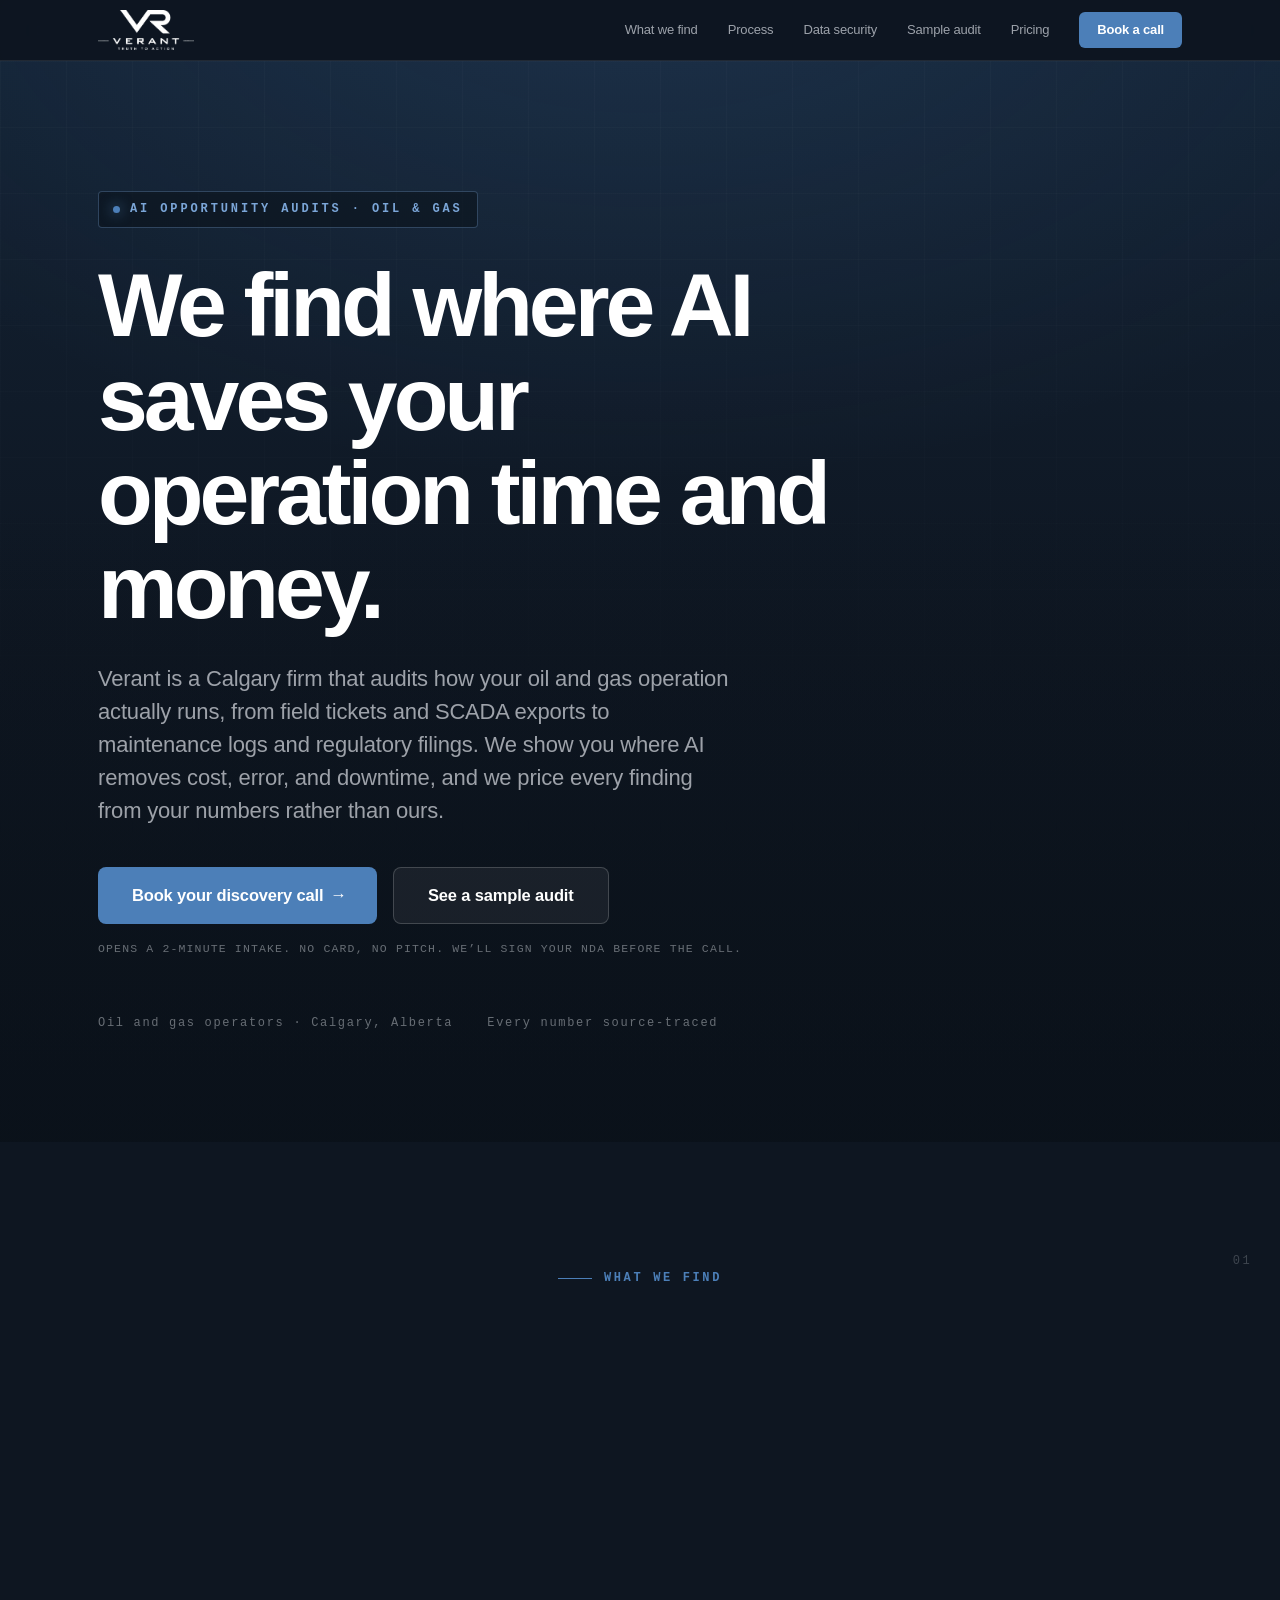
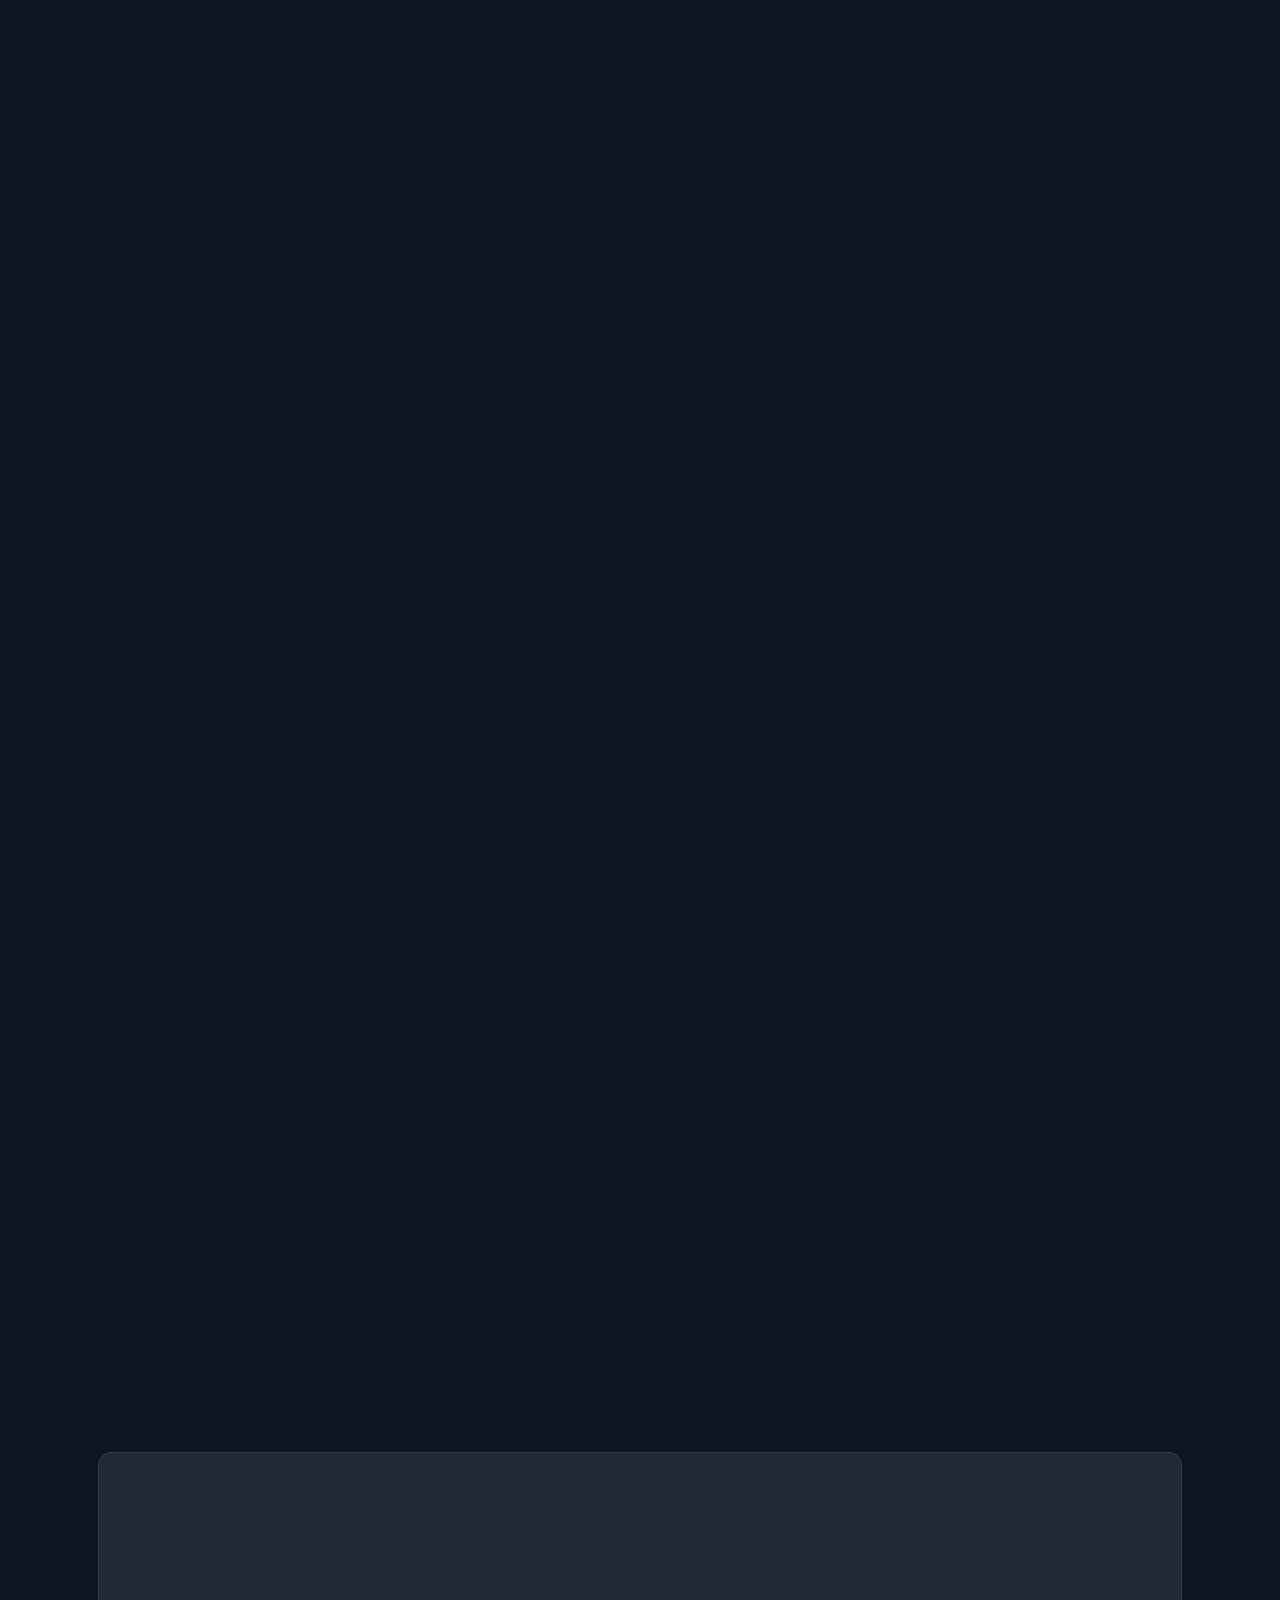
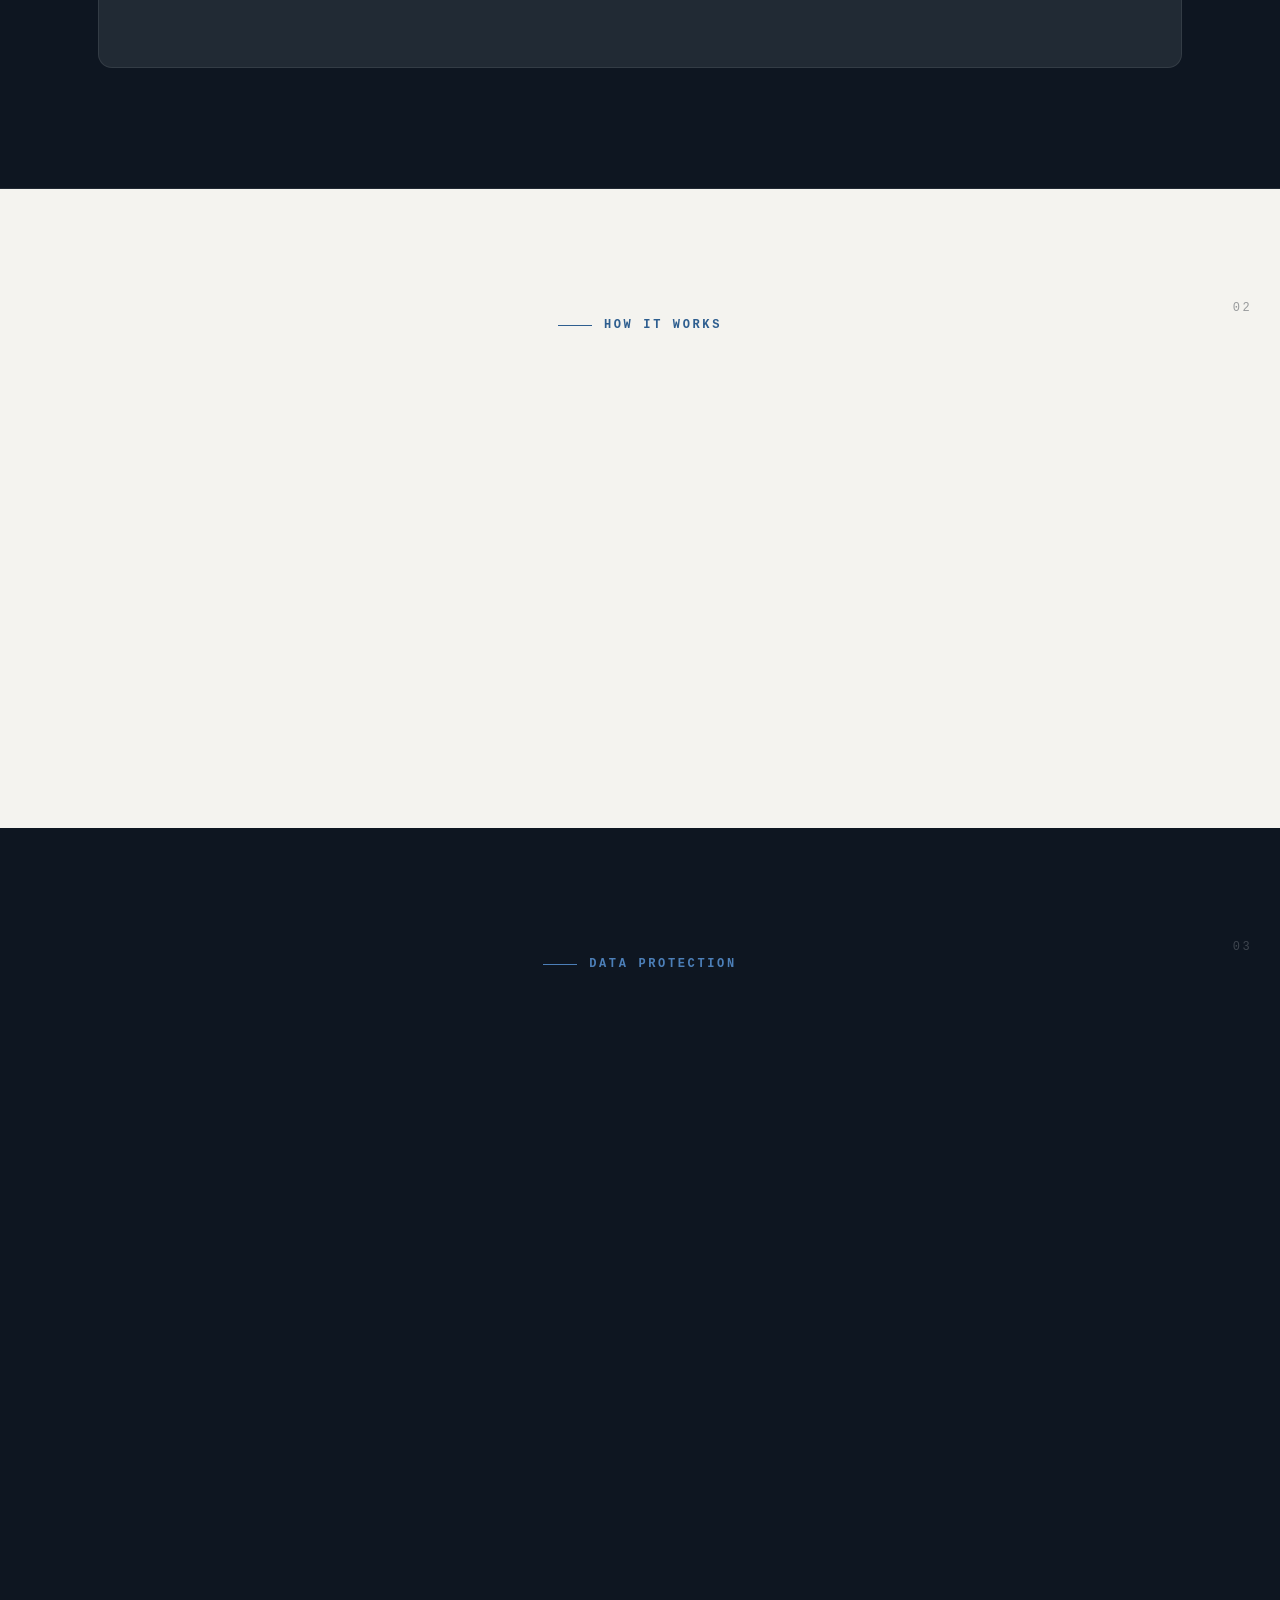
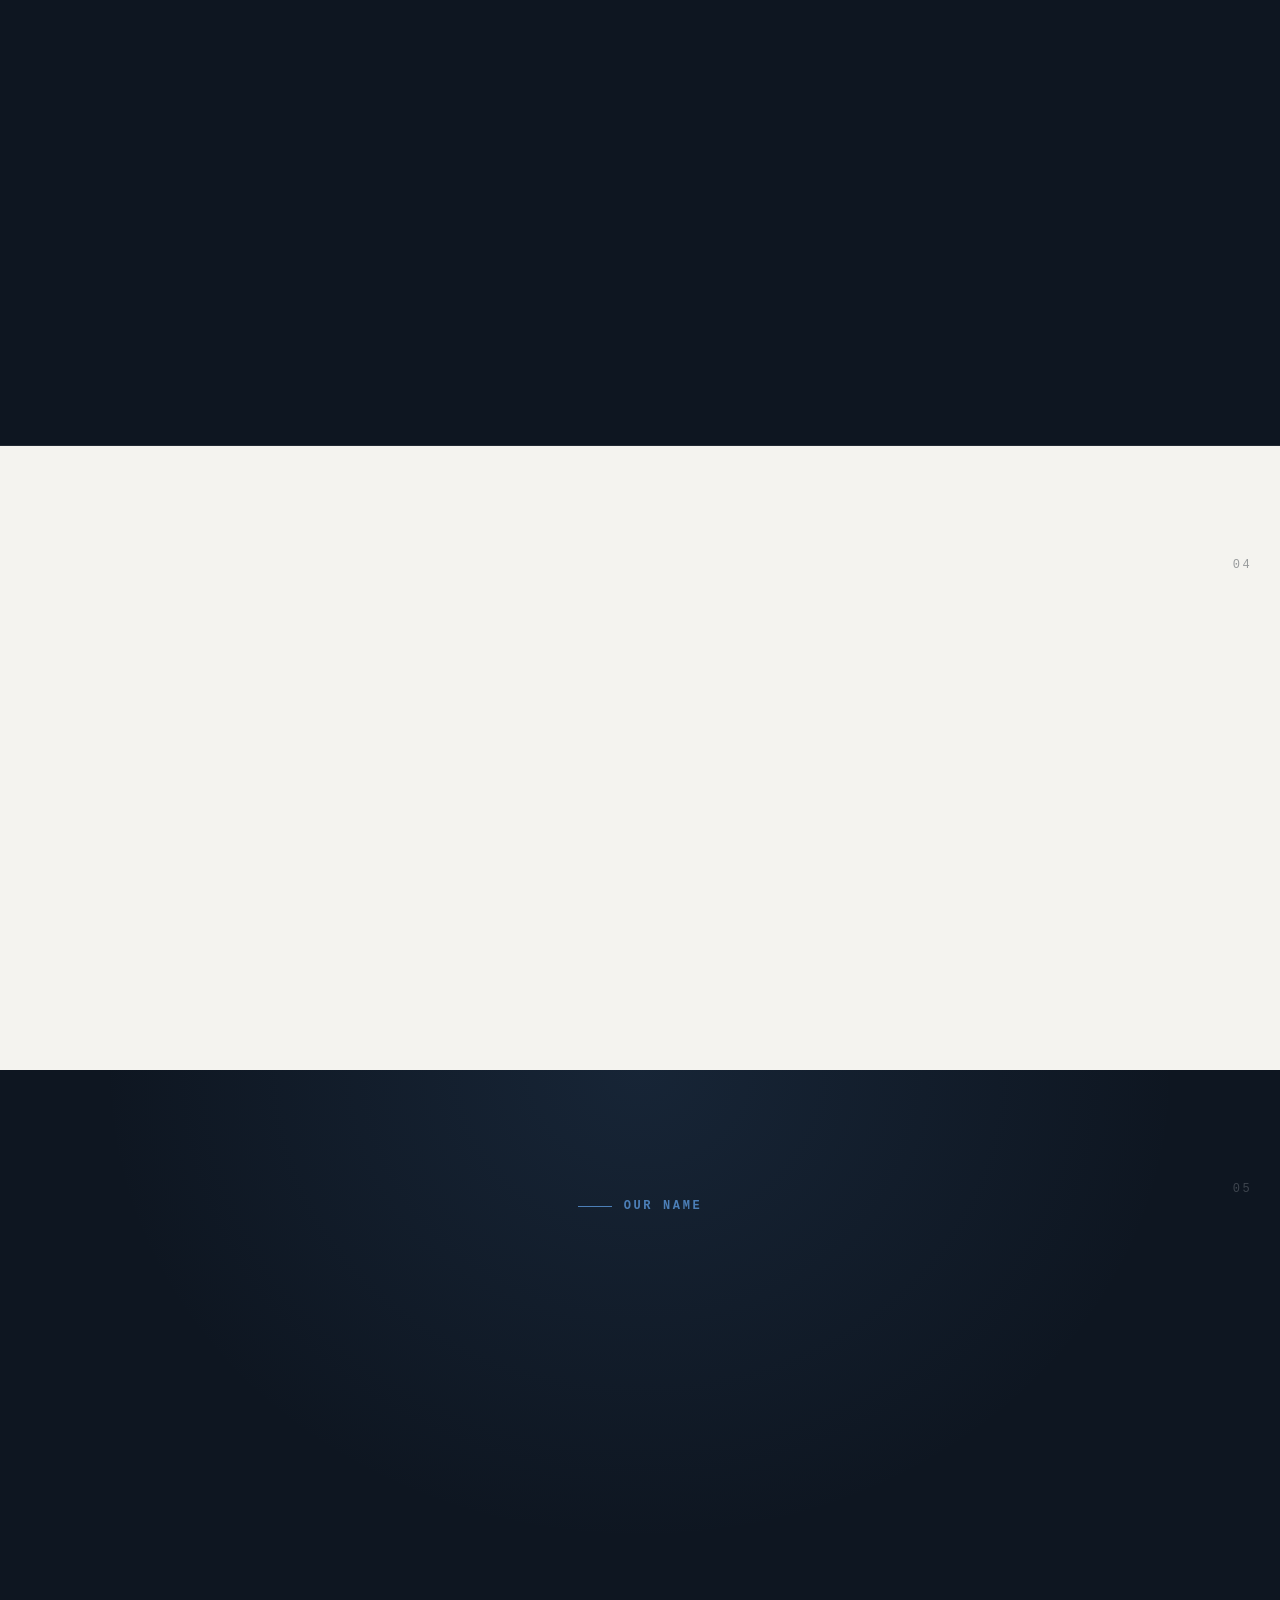
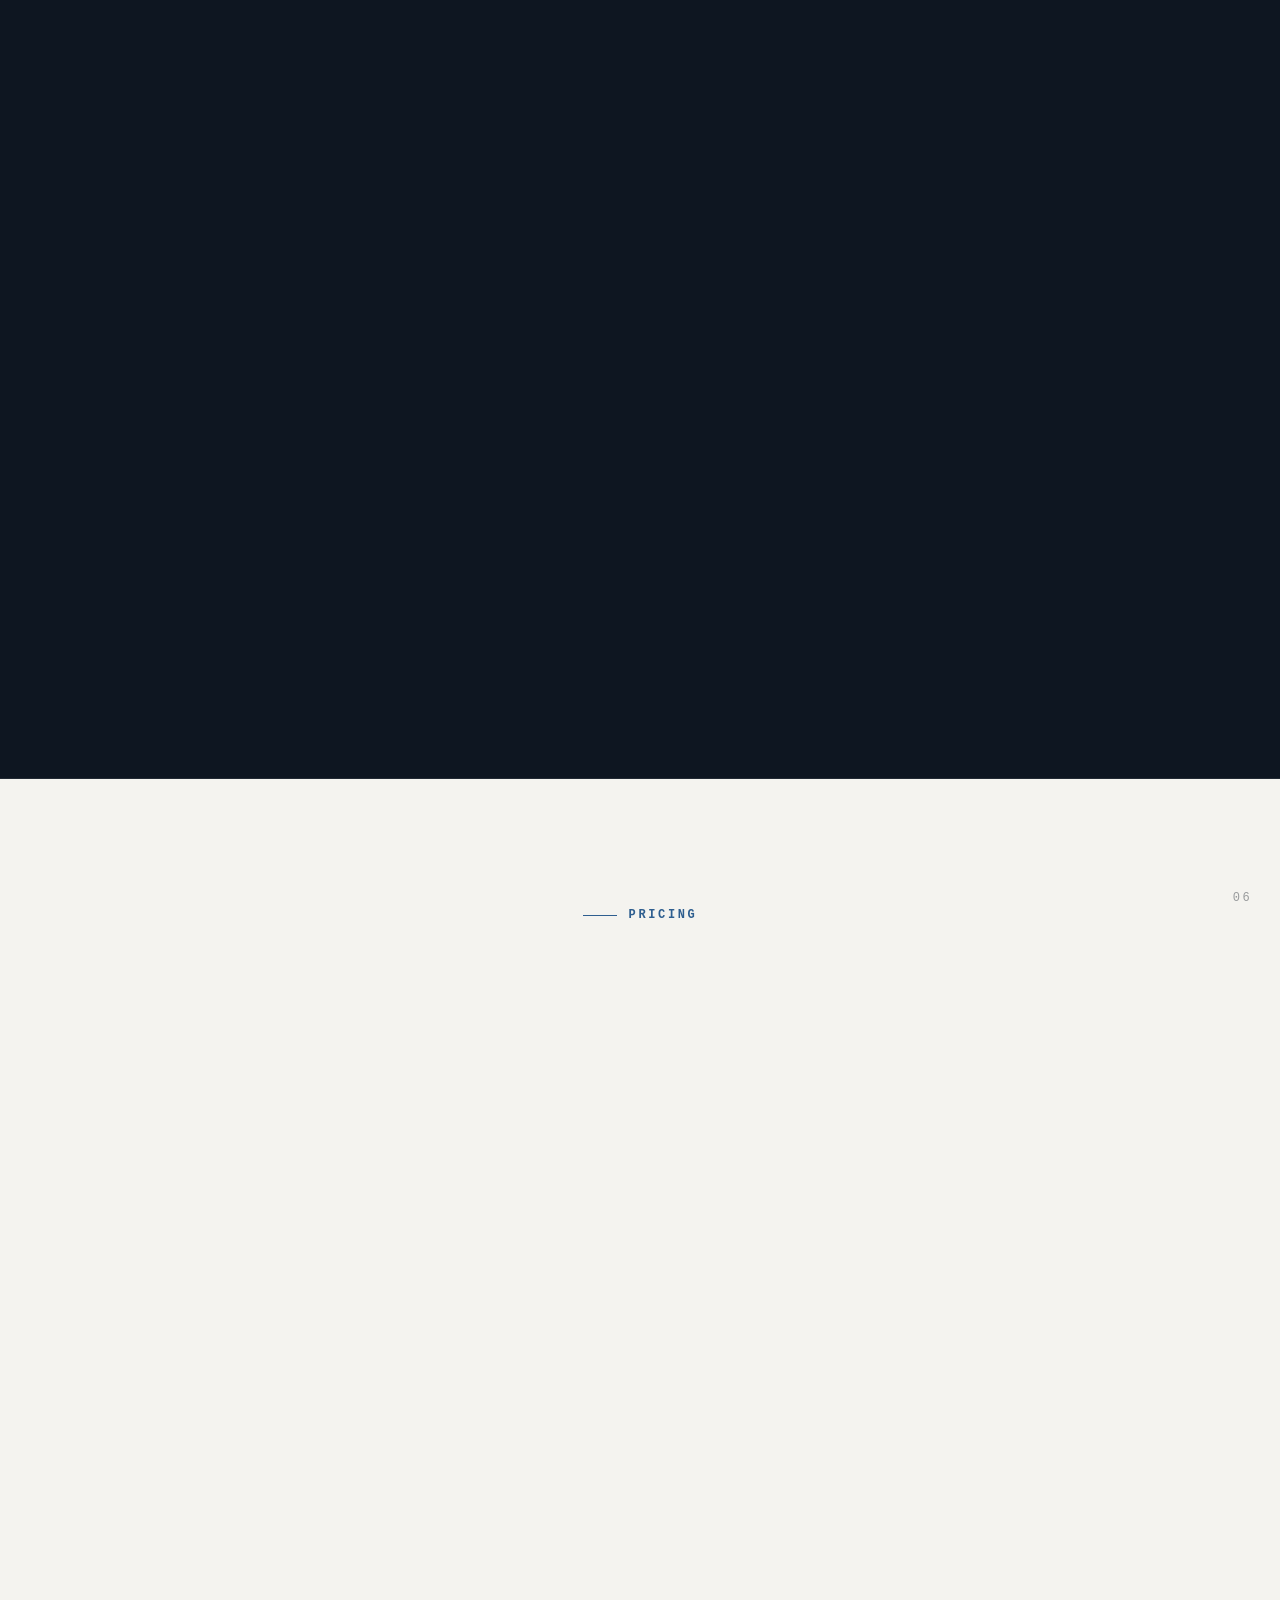
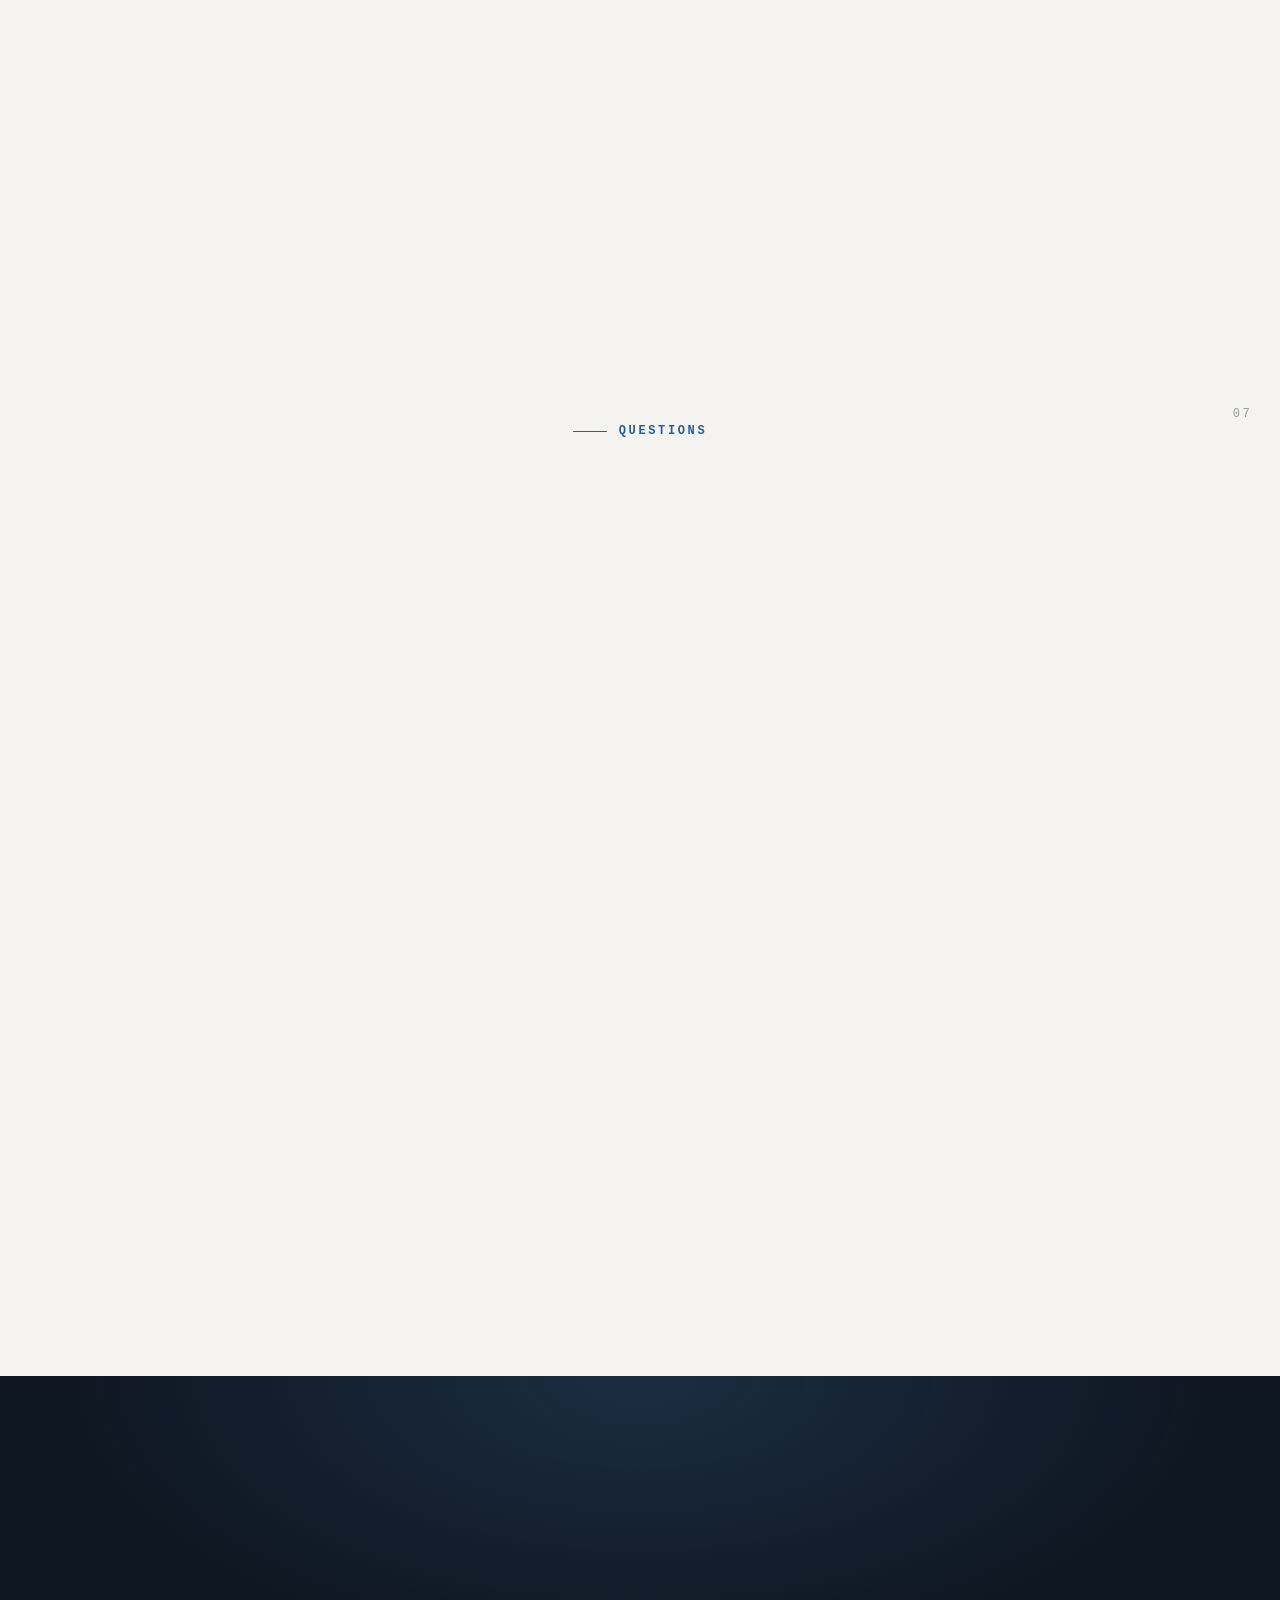
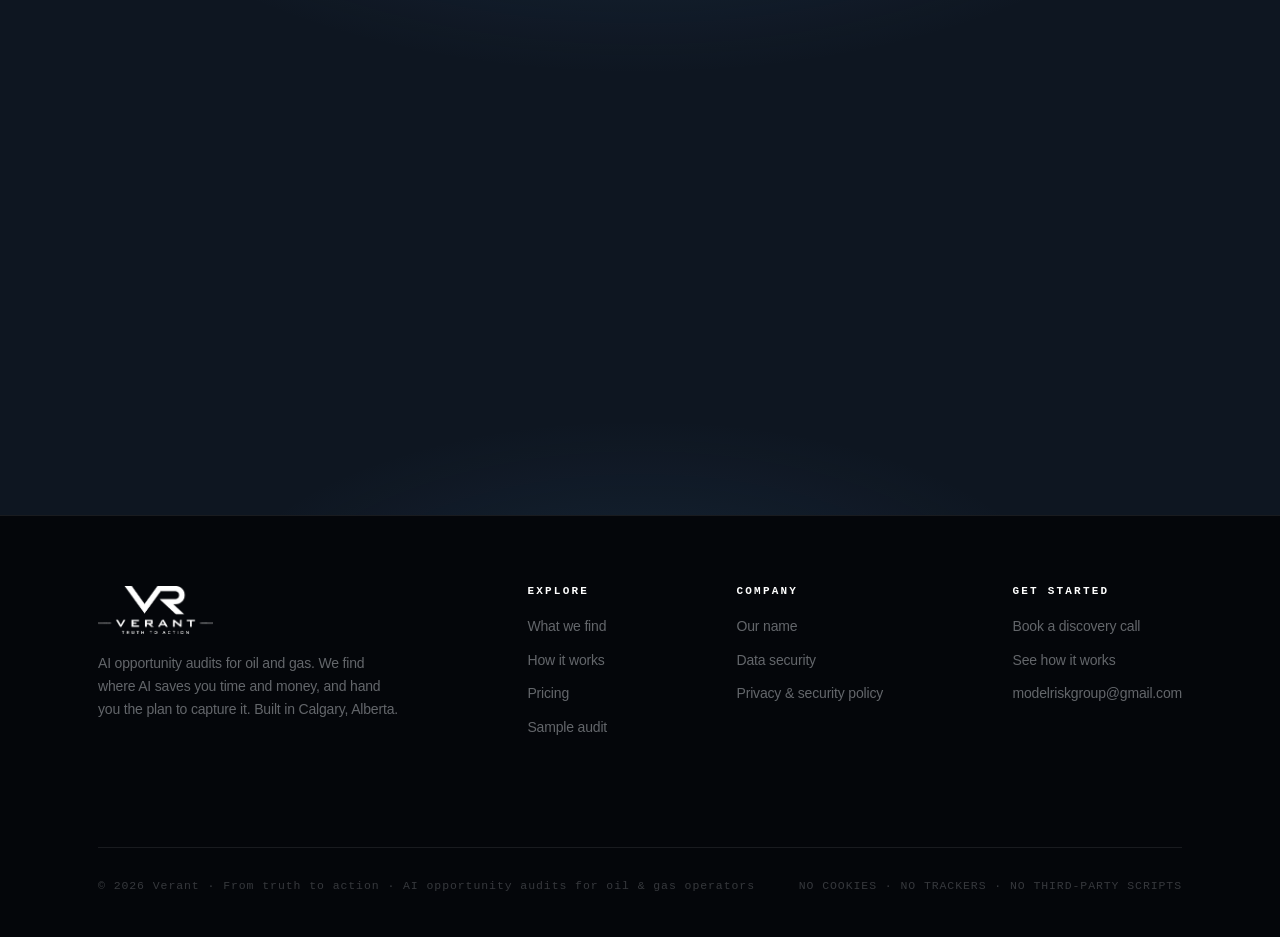
==== commit d2347007: "Rewrite copy in a plain human voice: remove all em/en dashes and mid-sentence bold, drop AI-tell con" ====
--- a/index.html
+++ b/index.html
@@ -6,8 +6,8 @@
 <meta http-equiv="Content-Security-Policy" content="default-src 'none'; script-src 'self'; style-src 'self'; img-src 'self' data:; font-src 'self'; connect-src 'none'; object-src 'none'; base-uri 'none'; form-action 'none'; upgrade-insecure-requests">
 <meta name="referrer" content="strict-origin-when-cross-origin">
 <meta name="color-scheme" content="dark">
-<title>Verant — AI Opportunity Audits for Oil &amp; Gas</title>
-<meta name="description" content="Verant audits how oil and gas operators run — field data, maintenance, compliance — and delivers a prioritized plan with conservative, source-traced dollar figures. From truth to action.">
+<title>Verant &middot; AI Opportunity Audits for Oil &amp; Gas</title>
+<meta name="description" content="Verant is a Calgary firm that audits how oil and gas operators run and shows where AI saves time and money. Every figure comes from your own numbers and is checked by a person. From truth to action.">
 <link rel="icon" href="data:image/svg+xml,%3Csvg xmlns='http://www.w3.org/2000/svg' viewBox='0 0 64 64'%3E%3Crect width='64' height='64' rx='12' fill='%230E1621'/%3E%3Cpath d='M14 16 32 50 50 16' stroke='%234C7FB8' stroke-width='7' fill='none' stroke-linecap='round' stroke-linejoin='round'/%3E%3C/svg%3E">
 <link rel="stylesheet" href="assets/main.css">
 <link rel="stylesheet" href="assets/logo.css">
@@ -34,15 +34,15 @@
 <section class="hero">
   <div class="wrap">
     <span class="hero-eyebrow"><span class="dot"></span>AI Opportunity Audits &middot; Oil &amp; Gas</span>
-    <h1>The work your crews shouldn&rsquo;t be doing <span class="accent">by hand.</span></h1>
-    <p class="lede">Verant audits how your oil and gas operation actually runs &mdash; field tickets, SCADA exports, maintenance logs, regulatory filings &mdash; and shows you exactly where AI removes cost, error, and downtime. Every finding priced from your numbers, not ours.</p>
+    <h1>We find where AI saves your operation time and money.</h1>
+    <p class="lede">Verant is a Calgary firm that audits how your oil and gas operation actually runs, from field tickets and SCADA exports to maintenance logs and regulatory filings. We show you where AI removes cost, error, and downtime, and we price every finding from your numbers rather than ours.</p>
     <div class="hero-cta">
       <a href="https://tally.so/r/zxbQq8" target="_blank" rel="noopener noreferrer" class="btn btn-primary btn-lg">Book your discovery call <span class="arrow">&rarr;</span></a>
       <a href="sample-audit.html" class="btn btn-ghost btn-lg">See a sample audit</a>
     </div>
-    <p class="cta-note">Opens a 2-minute intake &mdash; no card, no pitch, and we&rsquo;ll sign your NDA before the call</p>
+    <p class="cta-note">Opens a 2-minute intake. No card, no pitch. We&rsquo;ll sign your NDA before the call.</p>
     <div class="hero-meta">
-      <span><b>Oil &amp; gas operators</b> &middot; Calgary, Alberta</span>
+      <span>Oil and gas operators &middot; Calgary, Alberta</span>
       <span>Every number source-traced</span>
     </div>
   </div>
@@ -54,23 +54,23 @@
   <div class="wrap">
     <div class="center">
       <span class="kicker">What we find</span>
-      <h2 class="h-xl rv">Your margins are leaking through manual work.</h2>
-      <p class="lead mt-m rv">In oil and gas, the hidden cost isn&rsquo;t a line item &mdash; it&rsquo;s the hours your technicians and engineers lose to re-keying data, chasing paperwork, and reacting to failures you could have predicted. We find it, and we price it. The panels below are illustrative &mdash; they show what an audit maps, not measured results. Your numbers replace them.</p>
+      <h2 class="h-xl rv">Where your operation loses time and money.</h2>
+      <p class="lead mt-m rv">In oil and gas, the largest hidden cost is time. Technicians and engineers lose hours to re-keying data, chasing paperwork, and reacting to failures they could have predicted. We find those hours and put a price on them. The panels below are illustrative. They show what an audit maps, not measured results, and your own numbers replace them.</p>
     </div>
 
     <div class="frow">
       <div class="fr-text rv-l">
         <span class="fr-tag">Field data &amp; reporting</span>
-        <h3>Stop paying technicians to be middleware.</h3>
-        <p>Measurements logged on paper or spreadsheets, then re-typed into your ERP, then again into another database. Every hop wastes skilled hours and corrupts the data your engineering decisions depend on. We map the flow and automate the hand-off.</p>
+        <h3>Stop paying skilled staff to re-type data.</h3>
+        <p>Measurements get logged on paper or in spreadsheets, then typed into your ERP, then again into another database. Every hop wastes skilled hours and introduces errors into the data your engineering decisions rely on. We map the flow and automate the hand-off.</p>
       </div>
       <div class="fr-visual rv-r">
         <div class="panel">
           <div class="pl-top"><span class="t">Field Data Pipeline</span><span class="chip">Illustrative &middot; High impact</span></div>
-          <div class="prow"><div class="pr-l"><span>Manual re-keying of well data</span><b>5 hrs/wk</b></div><div class="pbar"><span data-w="78%"></span></div></div>
-          <div class="prow"><div class="pr-l"><span>Transcription error rate</span><b>cut to ~0</b></div><div class="pbar"><span data-w="66%"></span></div></div>
-          <div class="prow"><div class="pr-l"><span>Report build time</span><b>hours &rarr; minutes</b></div><div class="pbar"><span class="alt" data-w="54%"></span></div></div>
-          <div class="pfoot">Clean data into your analysis, every time. <b>No more re-typing.</b></div>
+          <div class="prow"><div class="pr-l"><span>Manual re-keying of well data</span><span class="pv">5 hrs/wk</span></div><div class="pbar"><span data-w="78%"></span></div></div>
+          <div class="prow"><div class="pr-l"><span>Transcription errors</span><span class="pv">near zero</span></div><div class="pbar"><span data-w="66%"></span></div></div>
+          <div class="prow"><div class="pr-l"><span>Report build time</span><span class="pv">hours to minutes</span></div><div class="pbar"><span class="alt" data-w="54%"></span></div></div>
+          <div class="pfoot">Clean data reaches your analysis every time, with no re-typing in between.</div>
         </div>
       </div>
     </div>
@@ -78,16 +78,16 @@
     <div class="frow flip">
       <div class="fr-text rv-r">
         <span class="fr-tag">Maintenance &amp; uptime</span>
-        <h3>See failures before they cost you a shutdown.</h3>
+        <h3>See equipment failures before they cost you a shutdown.</h3>
         <p>Your pumps, compressors, and other rotating equipment already generate run data. AI turns that stream into early warnings, so maintenance happens on schedule instead of at 2am. We identify which assets justify it and what the downtime is worth.</p>
       </div>
       <div class="fr-visual rv-l">
         <div class="panel">
           <div class="pl-top"><span class="t">Predictive Maintenance</span><span class="chip">Illustrative &middot; High impact</span></div>
-          <div class="prow"><div class="pr-l"><span>Unplanned downtime events</span><b>reduced</b></div><div class="pbar"><span data-w="72%"></span></div></div>
-          <div class="prow"><div class="pr-l"><span>Early-warning lead time</span><b>days, not hours</b></div><div class="pbar"><span data-w="60%"></span></div></div>
-          <div class="prow"><div class="pr-l"><span>Emergency callouts</span><b>fewer</b></div><div class="pbar"><span class="alt" data-w="48%"></span></div></div>
-          <div class="pfoot">Maintenance on your schedule. <b>Not the failure&rsquo;s.</b></div>
+          <div class="prow"><div class="pr-l"><span>Unplanned downtime events</span><span class="pv">reduced</span></div><div class="pbar"><span data-w="72%"></span></div></div>
+          <div class="prow"><div class="pr-l"><span>Early-warning lead time</span><span class="pv">days, not hours</span></div><div class="pbar"><span data-w="60%"></span></div></div>
+          <div class="prow"><div class="pr-l"><span>Emergency callouts</span><span class="pv">fewer</span></div><div class="pbar"><span class="alt" data-w="48%"></span></div></div>
+          <div class="pfoot">Maintenance runs on your schedule instead of the equipment&rsquo;s.</div>
         </div>
       </div>
     </div>
@@ -96,15 +96,15 @@
       <div class="fr-text rv-l">
         <span class="fr-tag">Compliance &amp; back office</span>
         <h3>Turn compliance paperwork into a background task.</h3>
-        <p>Safety logs, regulatory filings, daily reports &mdash; the documentation burden that pulls people off real work. AI drafts, checks, and routes it from the data you already capture, so your team reviews instead of writes.</p>
+        <p>Safety logs, regulatory filings, and daily reports pull people off real work. AI drafts, checks, and routes them from the data you already capture, so your team reviews instead of writes.</p>
       </div>
       <div class="fr-visual rv-r">
         <div class="panel">
           <div class="pl-top"><span class="t">Documentation Load</span><span class="chip chip-alt">Illustrative &middot; Medium impact</span></div>
-          <div class="prow"><div class="pr-l"><span>Hours on report writing</span><b>reclaimed</b></div><div class="pbar"><span data-w="64%"></span></div></div>
-          <div class="prow"><div class="pr-l"><span>Filing turnaround</span><b>faster</b></div><div class="pbar"><span data-w="58%"></span></div></div>
-          <div class="prow"><div class="pr-l"><span>Manual data lookups</span><b>automated</b></div><div class="pbar"><span class="alt" data-w="46%"></span></div></div>
-          <div class="pfoot">Your people review. <b>The system drafts.</b></div>
+          <div class="prow"><div class="pr-l"><span>Hours on report writing</span><span class="pv">reclaimed</span></div><div class="pbar"><span data-w="64%"></span></div></div>
+          <div class="prow"><div class="pr-l"><span>Filing turnaround</span><span class="pv">faster</span></div><div class="pbar"><span data-w="58%"></span></div></div>
+          <div class="prow"><div class="pr-l"><span>Manual data lookups</span><span class="pv">automated</span></div><div class="pbar"><span class="alt" data-w="46%"></span></div></div>
+          <div class="pfoot">Your people review the output. The system produces the first draft.</div>
         </div>
       </div>
     </div>
@@ -115,9 +115,9 @@
 <section class="sect">
   <div class="wrap">
     <div class="statband stagger">
-      <div class="stat"><div class="num"><span data-count="10">0</span>+<span class="u">hrs/wk</span></div><div class="lbl">The manual-hours target we hunt for in a first audit &mdash; found, priced, and mapped</div></div>
-      <div class="stat"><div class="num">$<span data-count="0">0</span></div><div class="lbl">Invented numbers. Every figure is built from your own operation, conservative first</div></div>
-      <div class="stat"><div class="num"><span data-count="1">0</span><span class="u">report</span></div><div class="lbl">Not a 40-page deck &mdash; the findings, the math, and what to do first</div></div>
+      <div class="stat"><div class="num"><span data-count="10">0</span>+<span class="u">hrs/wk</span></div><div class="lbl">The kind of manual-hour total we look to find, price, and map in a first audit.</div></div>
+      <div class="stat"><div class="num">$<span data-count="0">0</span></div><div class="lbl">Invented numbers. Every figure is built from your own operation, conservative first.</div></div>
+      <div class="stat"><div class="num"><span data-count="1">0</span><span class="u">report</span></div><div class="lbl">One clear document: the findings, the math, and what to do first. Not a 40-page deck.</div></div>
     </div>
   </div>
 </section>
@@ -130,12 +130,12 @@
   <div class="wrap">
     <div class="center" >
       <span class="kicker">How it works</span>
-      <h2 class="h-lg rv">Three steps. No disruption to the field.</h2>
+      <h2 class="h-lg rv">How the audit works.</h2>
     </div>
     <div class="steps stagger mt-l">
-      <div class="step"><div class="sn">STEP 01</div><h4>Book a discovery call</h4><p>A short intake form, then a 30&ndash;45 minute call where we learn how your operation actually runs and where the time goes.</p></div>
-      <div class="step"><div class="sn">STEP 02</div><h4>We build your audit</h4><p>We map every manual task to an AI opportunity, attach conservative dollar and hour figures, and rank by impact. Delivered as one clear document.</p></div>
-      <div class="step"><div class="sn">STEP 03</div><h4>We walk you through it</h4><p>We review the findings together. You run them yourself or we build them for you. No obligation either way.</p></div>
+      <div class="step"><div class="sn">STEP 01</div><h4>Book a discovery call</h4><p>A short intake form, then a 30 to 45 minute call where we learn how your operation actually runs and where the time goes.</p></div>
+      <div class="step"><div class="sn">STEP 02</div><h4>We build your audit</h4><p>We map every manual task to an AI opportunity, attach conservative dollar and hour figures, and rank them by impact. You get one clear document.</p></div>
+      <div class="step"><div class="sn">STEP 03</div><h4>We walk you through it</h4><p>We review the findings together. You run them yourself or we build them for you. There is no obligation either way.</p></div>
     </div>
   </div>
 </section>
@@ -146,25 +146,25 @@
   <div class="wrap">
     <div class="center">
       <span class="kicker">Data protection</span>
-      <h2 class="h-xl rv">Your operating data is leverage. We guard it like it&rsquo;s ours.</h2>
-      <p class="lead mt-m rv">Production volumes, maintenance histories, cost structures &mdash; the information an audit touches is competitively sensitive. Protecting it isn&rsquo;t a paragraph in our terms. It&rsquo;s a design constraint on everything we run, including this website.</p>
+      <h2 class="h-xl rv">How we protect your data.</h2>
+      <p class="lead mt-m rv">Production volumes, maintenance histories, and cost structures are competitively sensitive. We treat protecting them as a design constraint on everything we run, including this website.</p>
     </div>
 
     <div class="shield-grid stagger">
       <div class="shield">
         <div class="ico"><svg viewBox="0 0 24 24"><path d="M12 3l7 3v5c0 4.5-3 8.5-7 10-4-1.5-7-5.5-7-10V6l7-3z"/><path d="M9 12l2 2 4-4"/></svg></div>
         <h4>Least-data intake</h4>
-        <p>We tell you up front what not to send. The audit needs task descriptions and hour counts &mdash; not well coordinates, not reserves data, not anything regulated.</p>
+        <p>We tell you up front what not to send. The audit needs task descriptions and hour counts, not well coordinates, not reserves data, not anything regulated.</p>
       </div>
       <div class="shield">
         <div class="ico"><svg viewBox="0 0 24 24"><rect x="4" y="10" width="16" height="10" rx="2"/><path d="M8 10V7a4 4 0 018 0v3"/></svg></div>
         <h4>No training on your data</h4>
-        <p>We use AI providers under business terms that exclude your data from model training. Your operation&rsquo;s numbers don&rsquo;t become anyone else&rsquo;s baseline.</p>
+        <p>We use AI providers under business terms that exclude your data from model training. Your operation&rsquo;s numbers do not become anyone else&rsquo;s baseline.</p>
       </div>
       <div class="shield">
         <div class="ico"><svg viewBox="0 0 24 24"><path d="M2 12s3.5-6 10-6 10 6 10 6-3.5 6-10 6-10-6-10-6z"/><circle cx="12" cy="12" r="3"/></svg></div>
         <h4>Human eyes on every number</h4>
-        <p>No figure reaches your report without a person tracing it back to its source. AI drafts; it never gets the last word on your money.</p>
+        <p>No figure reaches your report without a person tracing it back to its source. AI drafts, but a person has the final word on your money.</p>
       </div>
       <div class="shield">
         <div class="ico"><svg viewBox="0 0 24 24"><path d="M12 2v20M2 12h20" opacity="0"/><path d="M17 8l4 4-4 4M7 8l-4 4 4 4"/><path d="M14 5l-4 14"/></svg></div>
@@ -174,7 +174,7 @@
       <div class="shield">
         <div class="ico"><svg viewBox="0 0 24 24"><circle cx="12" cy="12" r="9"/><path d="M5.5 5.5l13 13"/></svg></div>
         <h4>A site that carries nothing</h4>
-        <p>This website sets zero cookies, runs zero trackers, and loads zero third-party scripts. It is locked down with a strict Content-Security-Policy &mdash; there is nothing here to steal because we never collect it.</p>
+        <p>This website sets zero cookies, runs zero trackers, and loads zero third-party scripts. It runs under a strict Content-Security-Policy. There is nothing here to steal because we never collect it.</p>
       </div>
       <div class="shield">
         <div class="ico"><svg viewBox="0 0 24 24"><path d="M12 3v10"/><path d="M8 9l4 4 4-4"/><path d="M4 17h16v4H4z"/></svg></div>
@@ -184,7 +184,7 @@
     </div>
 
     <div class="shield-foot rv">
-      <span class="k">THIS SITE:</span> 0 COOKIES &middot; 0 TRACKERS &middot; 0 THIRD-PARTY SCRIPTS &middot; STRICT CSP &middot; MUTUAL NDA AVAILABLE &mdash; OR WE&rsquo;LL SIGN YOURS
+      <span class="k">This site:</span> 0 cookies &middot; 0 trackers &middot; 0 third-party scripts &middot; strict CSP &middot; mutual NDA available, or we&rsquo;ll sign yours
       <a href="privacy.html">Read the full privacy &amp; security policy &rarr;</a>
     </div>
   </div>
@@ -199,17 +199,17 @@
     <div class="frow">
       <div class="fr-text rv-l">
         <span class="kicker">Why Verant</span>
-        <h3>Numbers built to survive an engineer&rsquo;s scrutiny.</h3>
-        <p>We separate hard dollars &mdash; the cash you stop spending &mdash; from reclaimed capacity, the salaried hours we free up. The headline counts hard dollars only, every figure is a conservative-to-optimistic range, and every number is traced to where it came from. You will know exactly how we got there.</p>
+        <h3>Numbers your own engineers can check.</h3>
+        <p>We separate hard dollars, the cash you stop spending, from reclaimed capacity, the salaried hours we free up. The headline counts hard dollars only. Every figure is a conservative-to-optimistic range, and every number is traced to where it came from, so you know exactly how we got there.</p>
         <a href="sample-audit.html" class="btn btn-dark mt-l">See a sample audit <span class="arrow">&rarr;</span></a>
       </div>
       <div class="fr-visual rv-r">
         <div class="panel">
           <div class="pl-top"><span class="t">AI Opportunity Assessment</span><span class="chip">Illustrative sample</span></div>
-          <div class="prow"><div class="pr-l"><span>Field data &rarr; ERP automation</span><b>High impact</b></div><div class="pbar"><span data-w="78%"></span></div></div>
-          <div class="prow"><div class="pr-l"><span>Predictive maintenance</span><b>High impact</b></div><div class="pbar"><span data-w="68%"></span></div></div>
-          <div class="prow"><div class="pr-l"><span>Compliance reporting</span><b>Medium</b></div><div class="pbar"><span class="alt" data-w="50%"></span></div></div>
-          <div class="pfoot">Conservative hard $: <b>$5,900&ndash;$9,400 / yr</b><br>+ capacity reclaimed: <b>6 hrs/week</b> &middot; conservative &rarr; optimistic</div>
+          <div class="prow"><div class="pr-l"><span>Field data to ERP automation</span><span class="pv">High impact</span></div><div class="pbar"><span data-w="78%"></span></div></div>
+          <div class="prow"><div class="pr-l"><span>Predictive maintenance</span><span class="pv">High impact</span></div><div class="pbar"><span data-w="68%"></span></div></div>
+          <div class="prow"><div class="pr-l"><span>Compliance reporting</span><span class="pv">Medium</span></div><div class="pbar"><span class="alt" data-w="50%"></span></div></div>
+          <div class="pfoot">Conservative hard dollars: $5,900 to $9,400 per year, plus about 6 hours a week of reclaimed capacity. Shown conservative to optimistic.</div>
         </div>
       </div>
     </div>
@@ -229,23 +229,23 @@
     <div class="etym">
       <div class="etym-cell rv-l">
         <div class="etym-word">VER</div>
-        <div class="etym-root">from the Latin &ldquo;verus&rdquo; &mdash; true</div>
-        <p>The root of verify and veritas. The standard every number in our audits has to meet: traced to its source, checked by a person, conservative before optimistic.</p>
+        <div class="etym-root">from the Latin &ldquo;verus,&rdquo; meaning true</div>
+        <p>The root of verify and veritas. It is the standard every number in our audits has to meet: traced to its source, checked by a person, conservative before optimistic.</p>
       </div>
       <div class="etym-plus rv-s">+</div>
       <div class="etym-cell rv-r">
         <div class="etym-word">ANT</div>
-        <div class="etym-root">from &ldquo;grant&rdquo; &mdash; to put into effect</div>
-        <p>To grant is to make something real &mdash; to commit, to deliver, to put into effect. Because a true number that never becomes a decision is just trivia.</p>
+        <div class="etym-root">from &ldquo;grant,&rdquo; to put into effect</div>
+        <p>To grant is to make something real: to commit, to deliver, to put into effect. A true number that never becomes a decision is just trivia.</p>
       </div>
     </div>
 
     <div class="founders rv">
-      <p>When the two of us started Verant, we kept running into the same two failures in AI consulting: numbers nobody could defend, and reports nobody acted on. So we fused the fix into the name &mdash; tell the operator the truth about where their hours and dollars are going, even when the truth is &ldquo;AI won&rsquo;t help you here,&rdquo; then make that truth executable: ranked, priced, and ready to build. Every audit is held against both tests. If either fails, it doesn&rsquo;t ship.</p>
-      <div class="sig">&mdash; The founders, Verant</div>
-    </div>
-
-    <div class="tagline-big rv"><b>VERUS</b><span class="sep">&rarr;</span><b>GRANT</b><span class="sep">&#9656;</span>FROM TRUTH TO ACTION</div>
+      <p>When the two of us started Verant, we kept running into the same two failures in AI consulting: numbers nobody could defend, and reports nobody acted on. We built the fix into the name. Tell the operator the truth about where their hours and dollars are going, even when the truth is that AI will not help them here, then make that truth executable: ranked, priced, and ready to build. Every audit is held against both tests. If either one fails, it does not ship.</p>
+      <div class="sig">The founders, Verant</div>
+    </div>
+
+    <div class="tagline-big rv"><span class="tw">VERUS</span><span class="sep">&rarr;</span><span class="tw">GRANT</span><span class="sep">&#9656;</span>FROM TRUTH TO ACTION</div>
   </div>
 </section>
 
@@ -257,8 +257,8 @@
   <div class="wrap">
     <div class="center">
       <span class="kicker">Pricing</span>
-      <h2 class="h-lg rv">Free call. Free audit. Pay only if you want it built.</h2>
-      <p class="lead mt-m rv">While we build our Calgary track record, the audit itself is free for founding clients &mdash; both founders on every engagement. Implementation is the paid part, quoted up front &mdash; and only if the savings justify it.</p>
+      <h2 class="h-lg rv">The audit is free. You pay only if you want us to build it.</h2>
+      <p class="lead mt-m rv">While we build our Calgary track record, the audit is free for founding clients, with both founders on every engagement. Implementation is the paid part. We quote it up front, and only when the savings justify it.</p>
     </div>
     <div class="price-grid stagger mt-l">
       <div class="tier">
@@ -266,7 +266,7 @@
         <div class="tprice">Free</div>
         <div class="tdesc">A discovery call to understand your operation and whether there&rsquo;s real opportunity worth auditing.</div>
         <ul>
-          <li><span class="tick">&#10003;</span> 30&ndash;45 minute call</li>
+          <li><span class="tick">&#10003;</span> 30 to 45 minute call</li>
           <li><span class="tick">&#10003;</span> Operational walkthrough</li>
           <li><span class="tick">&#10003;</span> Honest fit assessment</li>
         </ul>
@@ -276,7 +276,7 @@
         <span class="badge">Founding clients</span>
         <div class="tname">Step two</div>
         <div class="tprice">Free</div>
-        <div class="tdesc">Your AI opportunity audit &mdash; every manual task mapped, priced, and ranked. <b>Free for founding clients, no catch.</b> When audits become paid work later, founding clients will already have theirs.</div>
+        <div class="tdesc">Your AI opportunity audit, with every manual task mapped, priced, and ranked. It is free for founding clients, with no catch. When audits become paid work later, founding clients will already have theirs.</div>
         <ul>
           <li><span class="tick">&#10003;</span> Full opportunity matrix</li>
           <li><span class="tick">&#10003;</span> Hard-dollar and hour figures</li>
@@ -288,7 +288,7 @@
       <div class="tier">
         <div class="tname">Step three</div>
         <div class="tprice">Optional</div>
-        <div class="tdesc">We build what the audit recommends and hand it over running. Builds are quoted up front from the audit roadmap &mdash; between $3k and $15k depending on scope, and only if the numbers justify it.</div>
+        <div class="tdesc">We build what the audit recommends and hand it over running. Builds are quoted up front from the roadmap, between $3k and $15k depending on scope, and only when the numbers justify it.</div>
         <ul>
           <li><span class="tick">&#10003;</span> Done-for-you builds</li>
           <li><span class="tick">&#10003;</span> Integrated with your systems</li>
@@ -311,23 +311,23 @@
     <div class="faq rv mt-l">
       <details open>
         <summary>How is this different from a generic AI consultant?</summary>
-        <div class="ans">We don&rsquo;t show up with slides and theory. We map your actual manual tasks to specific AI tools, attach conservative dollar and hour figures to each, and rank them by impact &mdash; so you leave with a prioritized plan you could act on tomorrow. And we work in oil and gas, not &ldquo;every industry.&rdquo;</div>
+        <div class="ans">We map your actual manual tasks to specific AI tools, attach conservative dollar and hour figures to each, and rank them by impact, so you leave with a prioritized plan you could act on tomorrow. We work only in oil and gas, not &ldquo;every industry.&rdquo;</div>
       </details>
       <details>
         <summary>How much does the audit cost?</summary>
-        <div class="ans">Right now, nothing &mdash; the audit is free for founding clients. We&rsquo;re a new firm, and we&rsquo;d rather prove the quality of the work than charge for it before we&rsquo;ve built a track record. The paid part is implementation: if you want us to build what the audit recommends, that&rsquo;s quoted up front before you commit to anything. And if we don&rsquo;t think an audit is worth it for your operation, we&rsquo;ll say so on the call.</div>
+        <div class="ans">Right now, nothing. The audit is free for founding clients. We are a new firm, and we would rather prove the quality of the work than charge for it before we have a track record. The paid part is implementation: if you want us to build what the audit recommends, we quote that up front before you commit to anything. If we do not think an audit is worth it for your operation, we will say so on the call.</div>
       </details>
       <details>
         <summary>Have you actually done this before?</summary>
-        <div class="ans">We&rsquo;re a new firm, and we won&rsquo;t pretend otherwise &mdash; the <a href="sample-audit.html">sample audit</a> is a worked example, clearly labeled, not a disguised client. What founding clients get in exchange: a free audit while we build our track record, both founders personally on the engagement, and a deliverable built so your own engineers can check every number against its source. That&rsquo;s the deal &mdash; and it&rsquo;s why the first question we answer on the call is whether we can actually help you, not how to close you.</div>
+        <div class="ans">We are a new firm, and we will not pretend otherwise. The <a href="sample-audit.html">sample audit</a> is a worked example, clearly labeled, not a disguised client. In exchange, founding clients get a free audit while we build our track record, both founders personally on the engagement, and a deliverable built so your own engineers can check every number against its source. That is why the first question we answer on the call is whether we can actually help you, not how to close you.</div>
       </details>
       <details>
         <summary>Do we have to buy implementation?</summary>
-        <div class="ans">No. The audit is the product. You&rsquo;re free to take the report and run the changes with your own team. Implementation is there if you&rsquo;d rather we build it &mdash; and only if the savings justify it.</div>
+        <div class="ans">No. The audit is the product. You are free to take the report and run the changes with your own team. Implementation is there if you would rather we build it, and only when the savings justify it.</div>
       </details>
       <details>
         <summary>Is our operational data safe?</summary>
-        <div class="ans">Yes &mdash; and we can show you how, not just tell you. We&rsquo;ll sign your NDA before the discovery call if you want one. We instruct you up front to keep sensitive or regulated data out of intake; we use AI providers whose business terms exclude your data from model training; a person reviews every AI output before it reaches you; and this website itself collects nothing &mdash; no cookies, no trackers, no third-party scripts. The full approach is written down in our <a href="privacy.html">privacy &amp; security policy</a>.</div>
+        <div class="ans">Yes, and we can show you how rather than just tell you. We will sign your NDA before the discovery call if you want one. We ask you up front to keep sensitive or regulated data out of intake, we use AI providers whose business terms exclude your data from model training, and a person reviews every AI output before it reaches you. This website itself collects nothing: no cookies, no trackers, no third-party scripts. The full approach is written down in our <a href="privacy.html">privacy &amp; security policy</a>.</div>
       </details>
       <details>
         <summary>Will this disrupt the field?</summary>
@@ -351,7 +351,7 @@
       <a href="sample-audit.html" class="btn btn-ghost btn-lg">Not ready? See a sample audit</a>
     </div>
     <p class="cta-note rv">2-minute intake &middot; No card &middot; No obligation &middot; If there&rsquo;s nothing here for you, we&rsquo;ll say so</p>
-    <p class="fine rv">AI opportunity audits for oil &amp; gas &mdash; From truth to action</p>
+    <p class="fine rv">AI opportunity audits for oil &amp; gas. From truth to action.</p>
   </div>
 </section>
 
@@ -360,7 +360,7 @@
   <div class="wrap fwrap">
     <div class="fbrand">
       <span class="brand-logo brand-logo-lg" role="img" aria-label="Verant"></span>
-      <p>AI opportunity audits for oil and gas. We find where AI saves you time and money &mdash; and hand you the plan to capture it. Built in Calgary, Alberta.</p>
+      <p>AI opportunity audits for oil and gas. We find where AI saves you time and money, and hand you the plan to capture it. Built in Calgary, Alberta.</p>
     </div>
     <div class="fcol">
       <h4>Explore</h4>
--- a/assets/main.css
+++ b/assets/main.css
@@ -293,7 +293,7 @@
 .prow{margin-bottom:18px;}
 .prow:last-of-type{margin-bottom:0;}
 .pr-l{display:flex;justify-content:space-between;gap:12px;font-size:14px;margin-bottom:9px;color:var(--w-70);}
-.pr-l b{color:#fff;font-weight:600;font-family:var(--mono);font-size:13px;letter-spacing:.02em;}
+.pr-l b,.pr-l .pv{color:#fff;font-weight:600;font-family:var(--mono);font-size:13px;letter-spacing:.02em;}
 .pbar{height:6px;border-radius:4px;background:rgba(255,255,255,.08);overflow:hidden;position:relative;}
 .pbar span{
   display:block;height:100%;border-radius:4px;width:0;position:relative;overflow:hidden;
@@ -433,7 +433,7 @@
   text-align:center;font-family:var(--mono);letter-spacing:.3em;text-transform:uppercase;
   font-size:clamp(14px,2vw,18px);color:var(--w-45);margin-top:70px;
 }
-.tagline-big b{color:#fff;}
+.tagline-big b,.tagline-big .tw{color:#fff;}
 .tagline-big .sep{color:var(--steel);padding:0 14px;}
 
 /* ============ PRICING ============ */
@@ -555,6 +555,8 @@
 .matrix tbody tr:hover{background:rgba(123,166,216,.06);}
 .matrix .rank{font-family:var(--mono);color:var(--steel);font-weight:700;}
 .matrix b{color:#fff;font-weight:600;}
+.sect-paper .note,.sect .note{font-size:14.5px;color:var(--ink-40);line-height:1.6;margin-top:16px;}
+.sect:not(.sect-paper) .note{color:var(--w-45);}
 .tag{
   display:inline-block;font-family:var(--mono);font-size:10.5px;letter-spacing:.08em;
   padding:3px 9px;border-radius:4px;border:1px solid;white-space:nowrap;
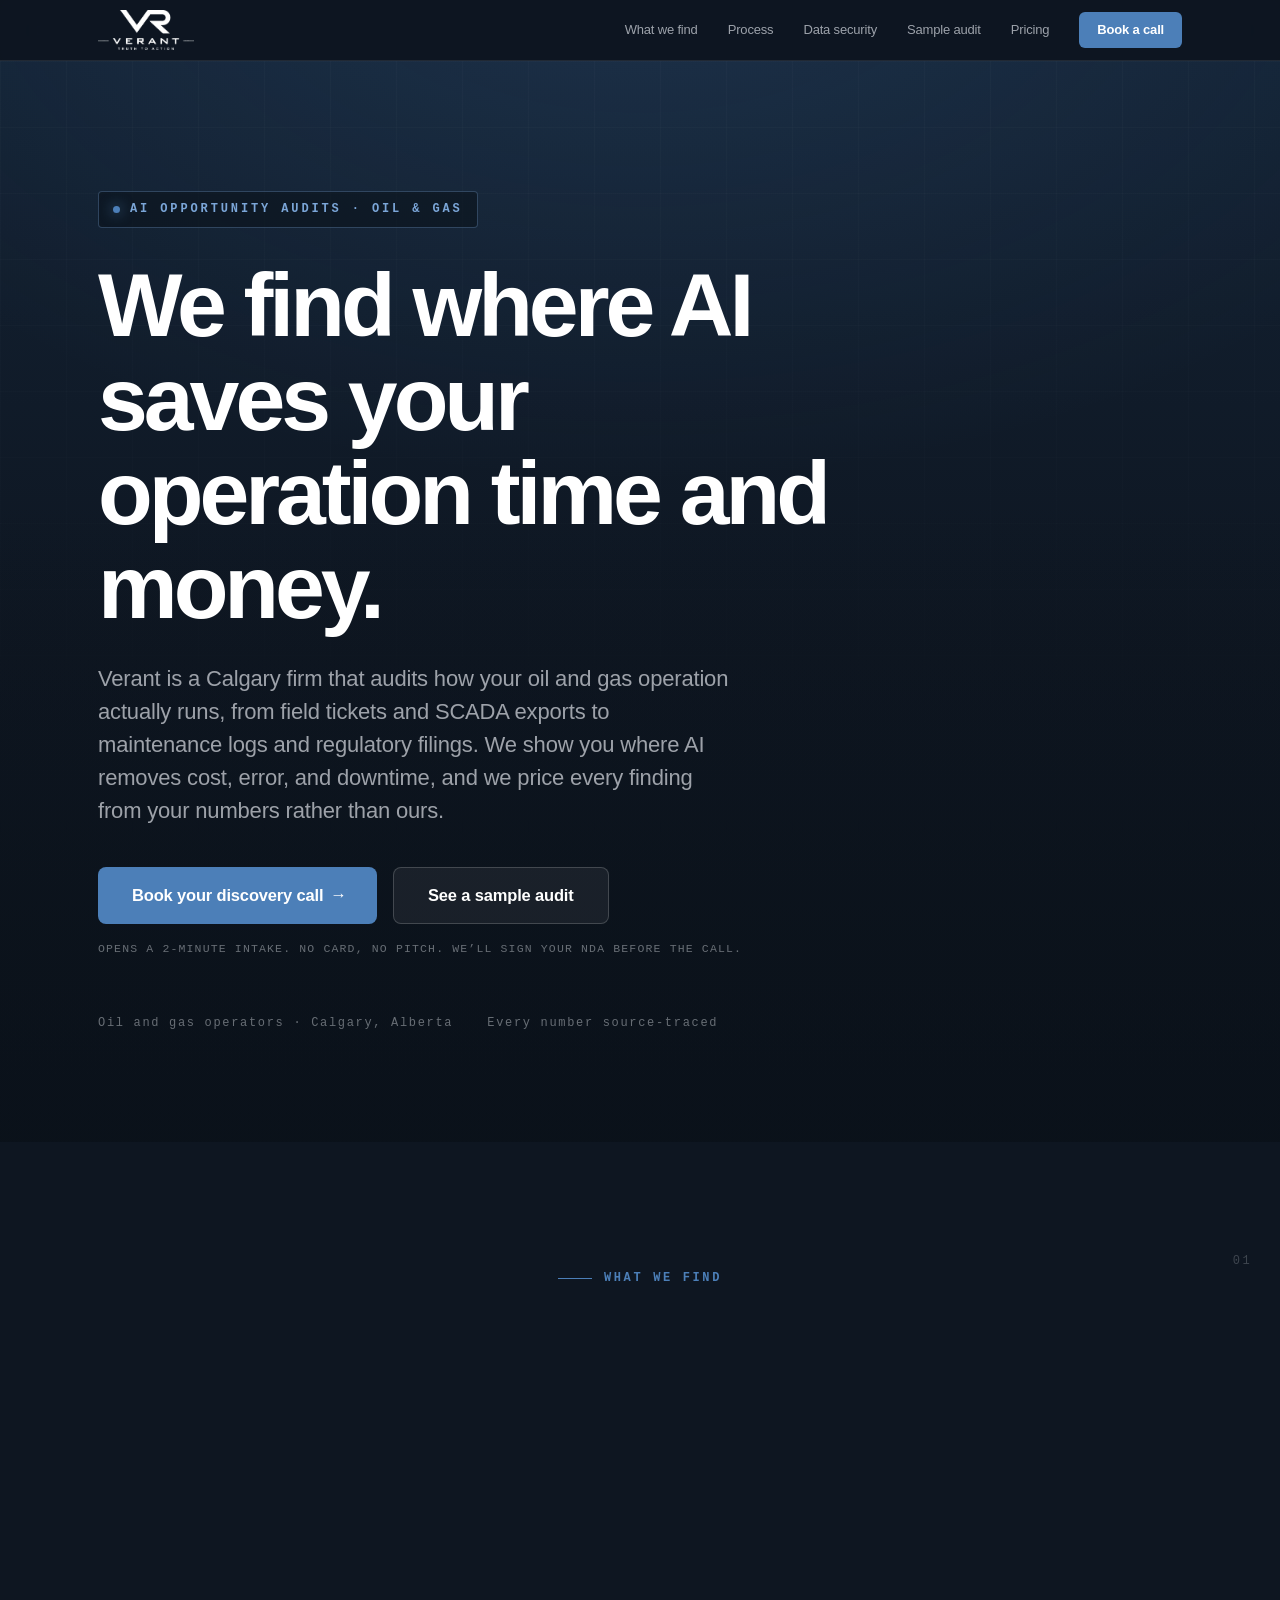
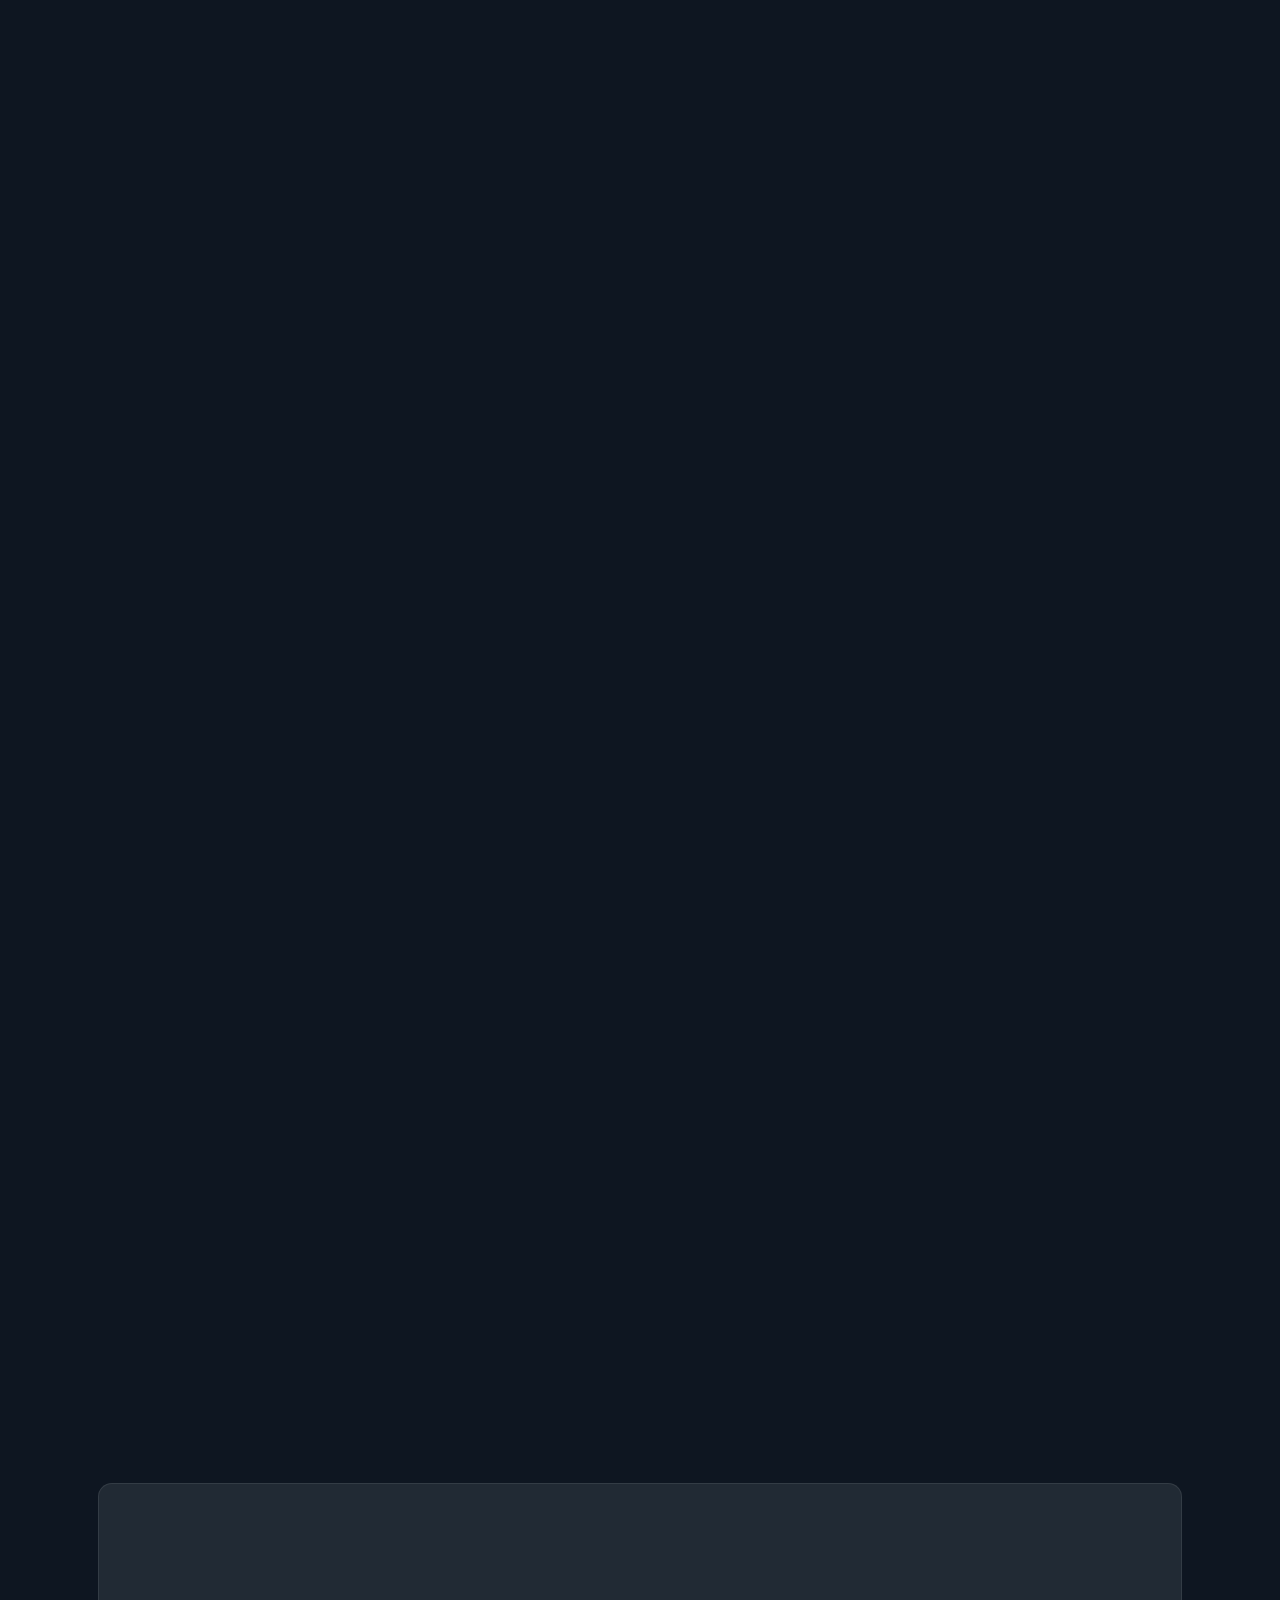
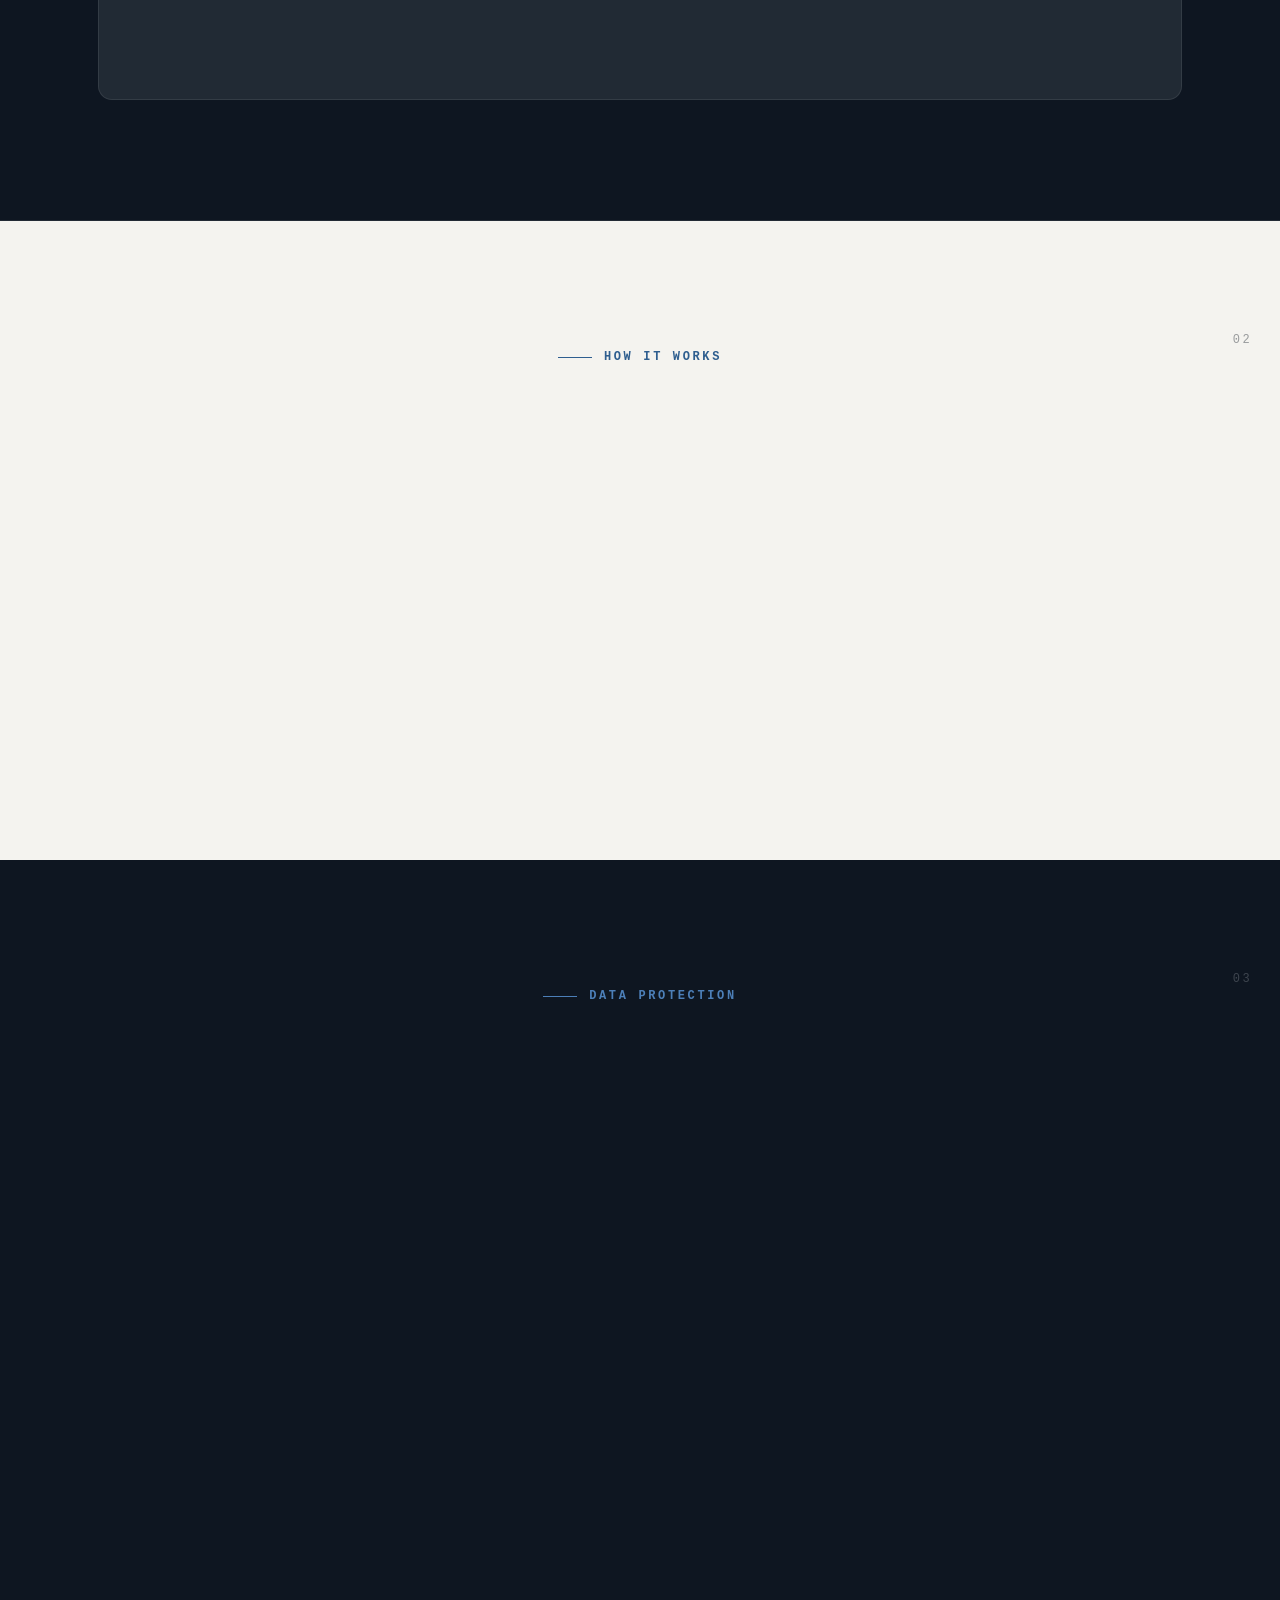
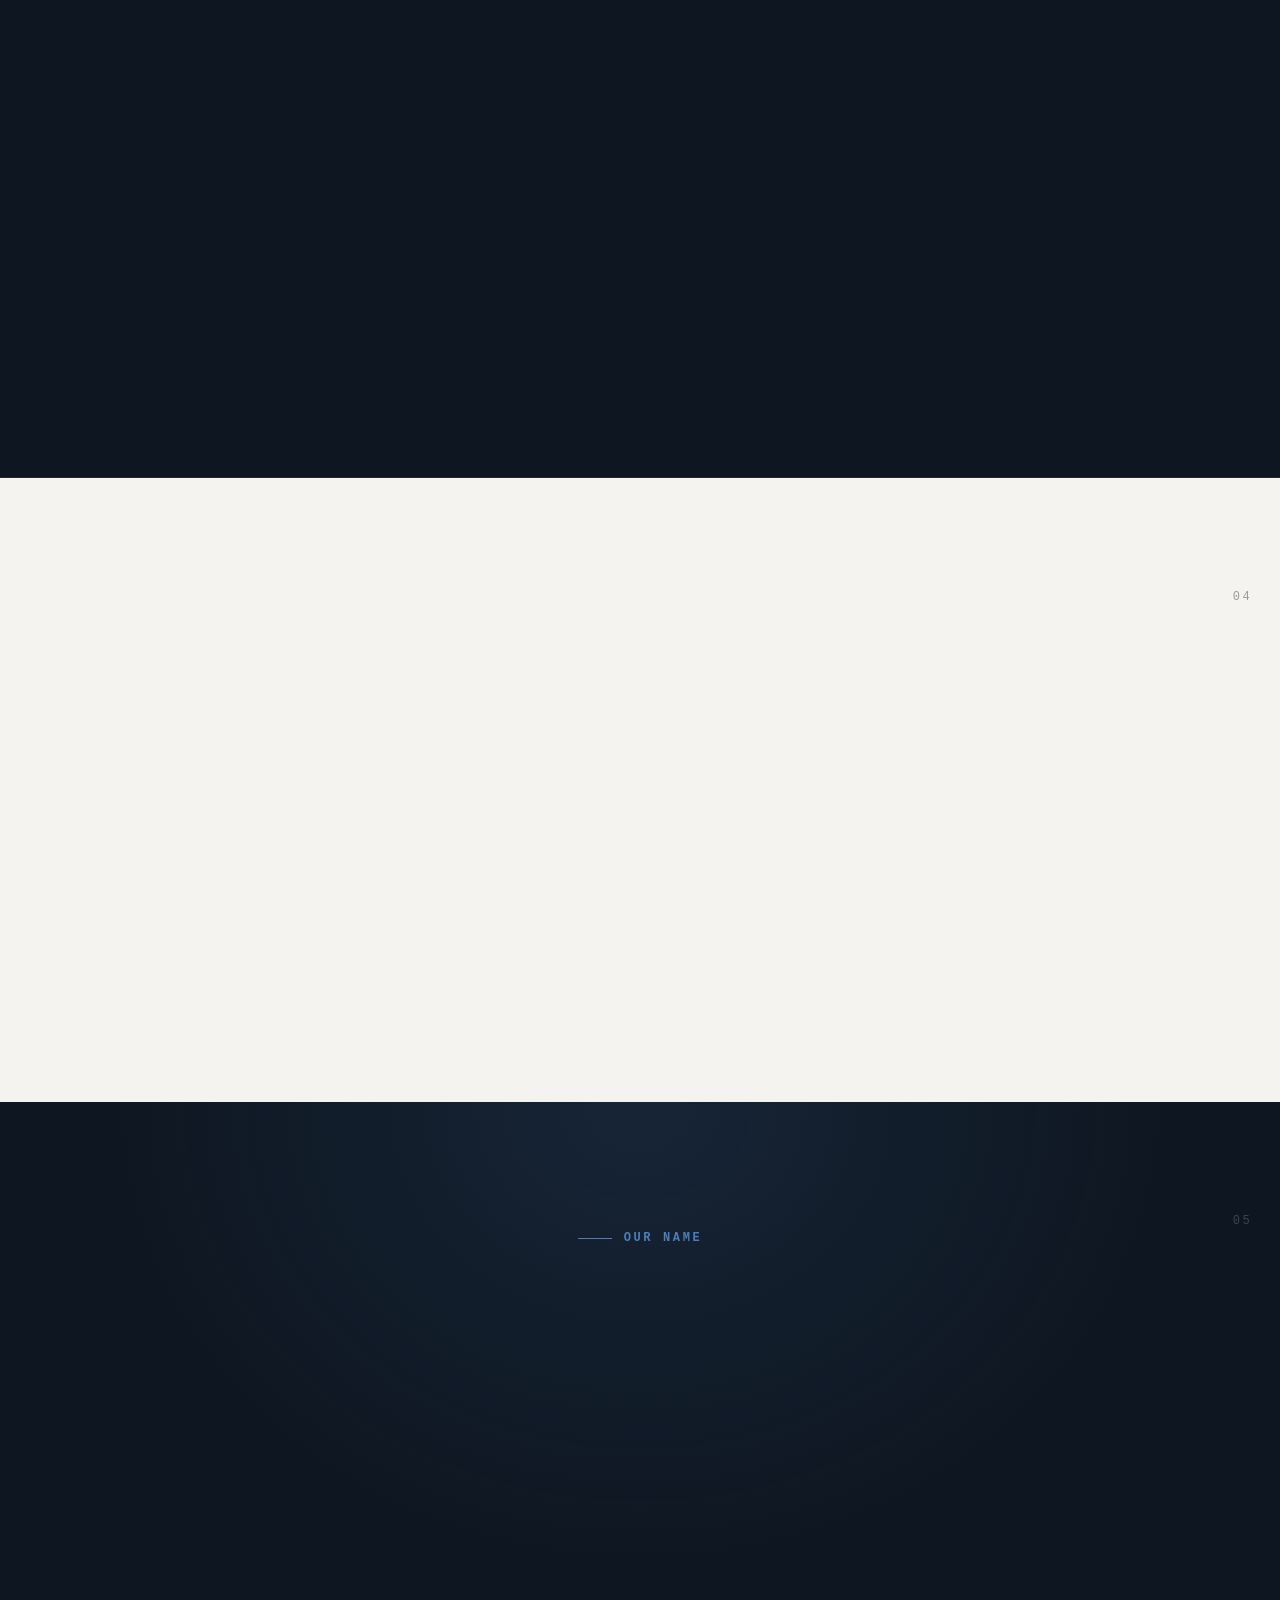
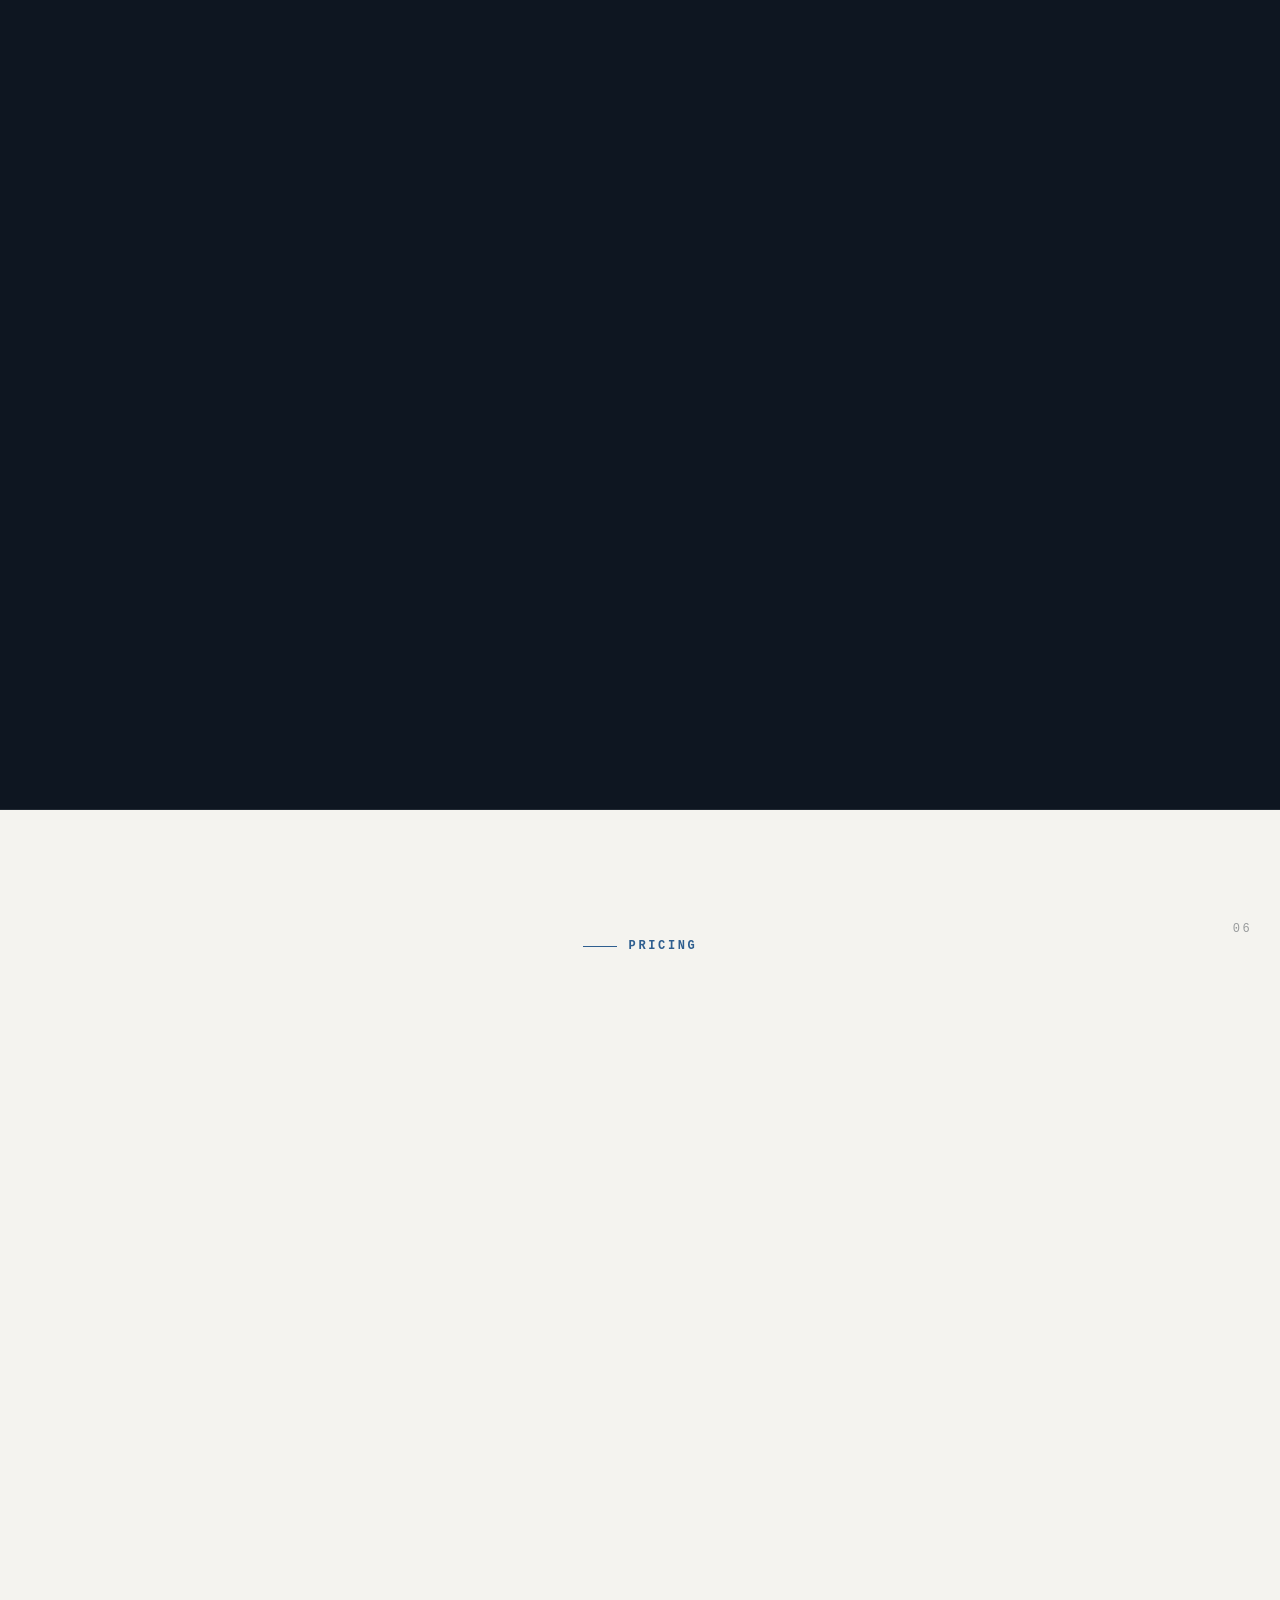
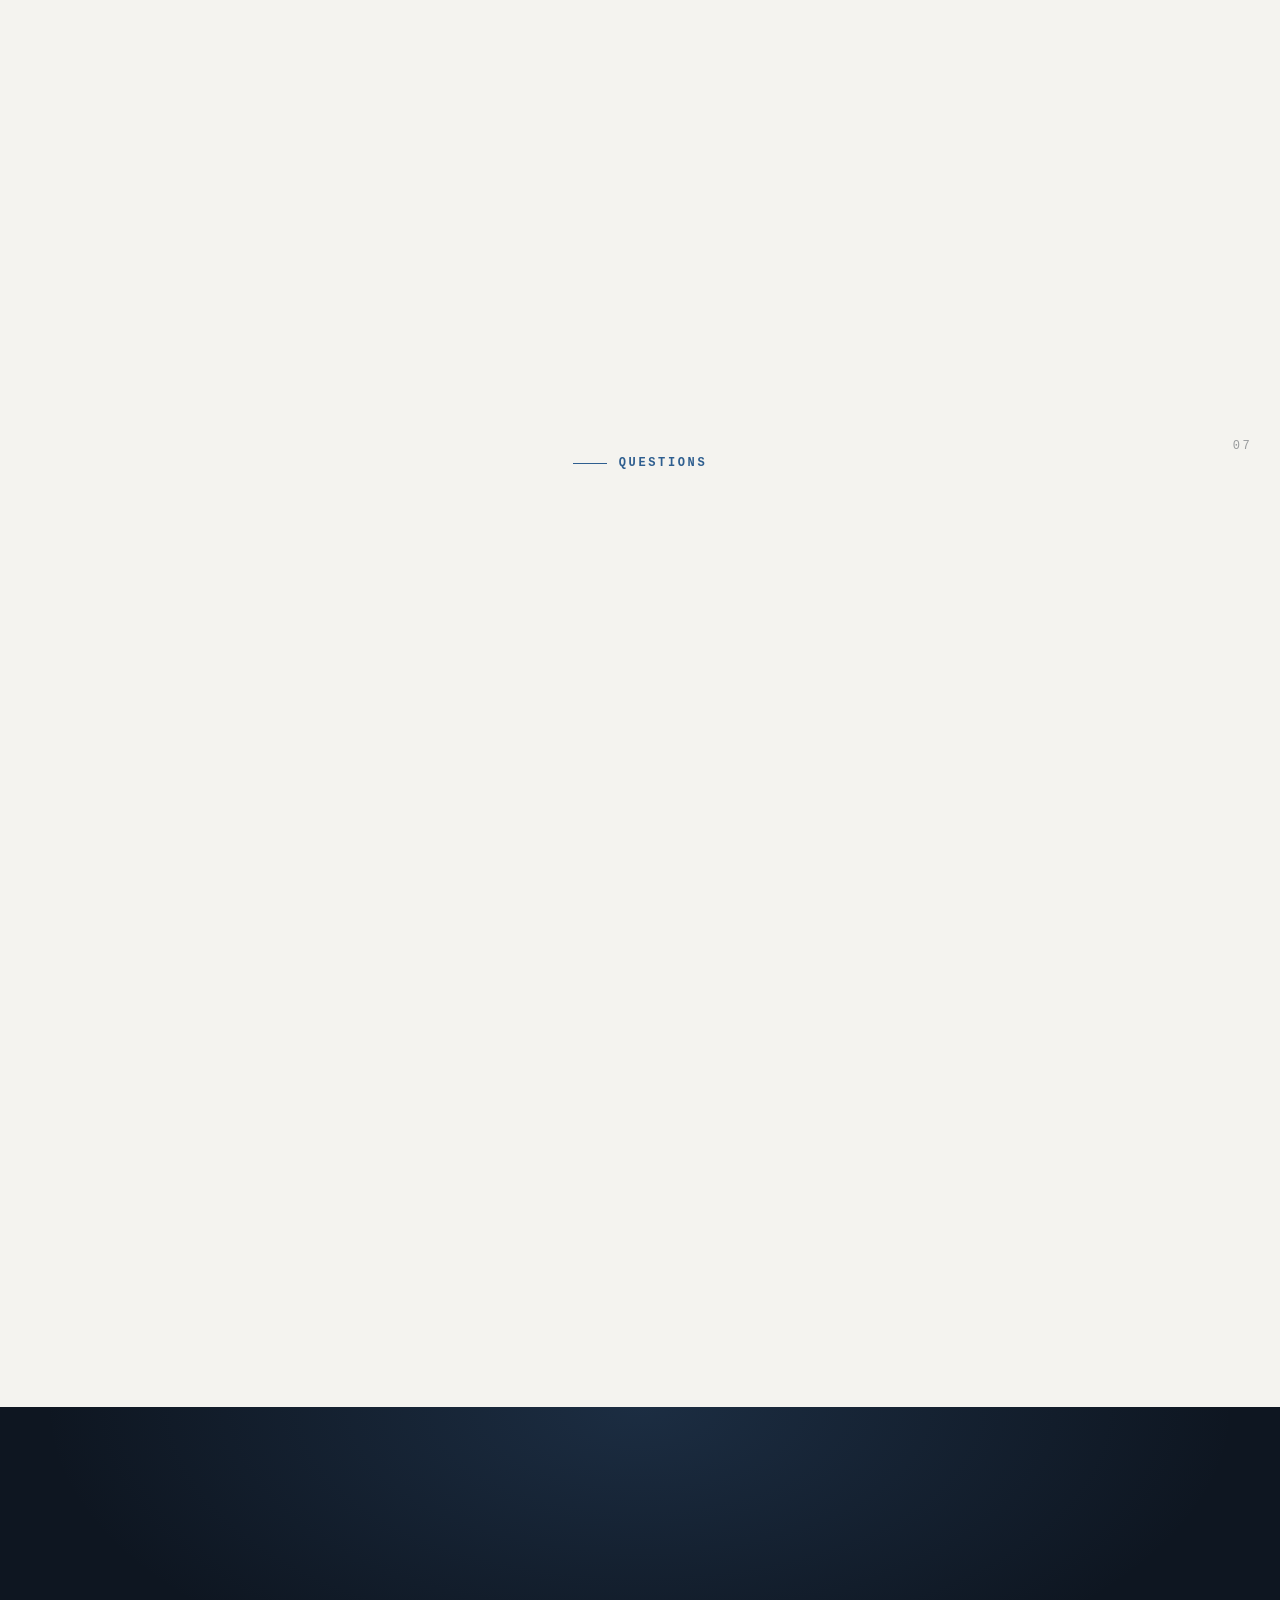
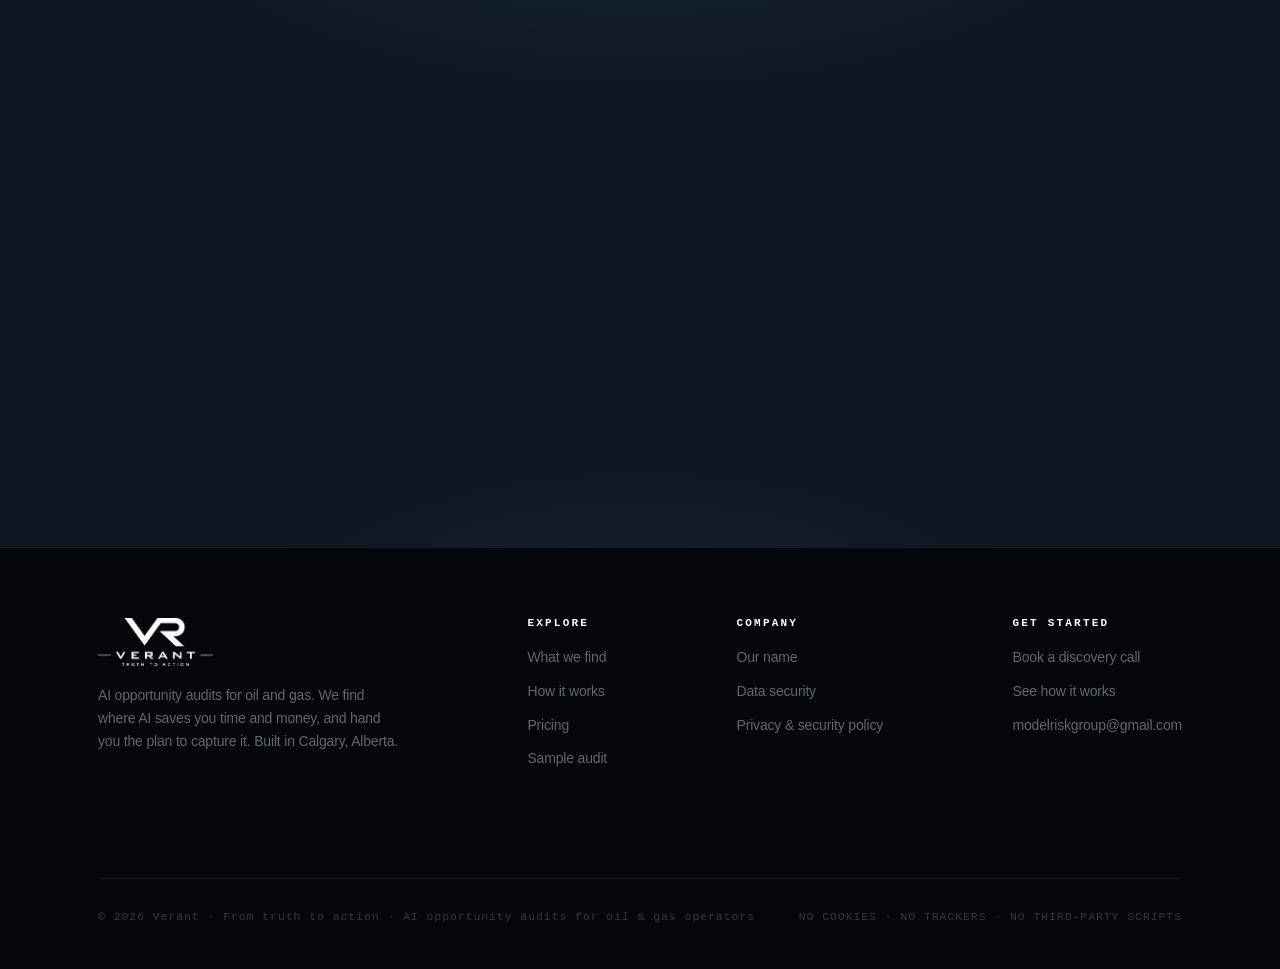
==== commit b10eae53: "Add placeholder disclaimer: figures are illustrative placeholders, not real results, while first cas" ====
--- a/index.html
+++ b/index.html
@@ -55,7 +55,7 @@
     <div class="center">
       <span class="kicker">What we find</span>
       <h2 class="h-xl rv">Where your operation loses time and money.</h2>
-      <p class="lead mt-m rv">In oil and gas, the largest hidden cost is time. Technicians and engineers lose hours to re-keying data, chasing paperwork, and reacting to failures they could have predicted. We find those hours and put a price on them. The panels below are illustrative. They show what an audit maps, not measured results, and your own numbers replace them.</p>
+      <p class="lead mt-m rv">In oil and gas, the largest hidden cost is time. Technicians and engineers lose hours to re-keying data, chasing paperwork, and reacting to failures they could have predicted. We find those hours and put a price on them. The figures shown here and elsewhere on this site are placeholders, not real results. We are completing our first case studies now, and we will replace them with real, client-approved numbers as they are ready. Every panel below is illustrative: it shows what an audit maps, and your own numbers take the place of these.</p>
     </div>
 
     <div class="frow">
@@ -209,7 +209,7 @@
           <div class="prow"><div class="pr-l"><span>Field data to ERP automation</span><span class="pv">High impact</span></div><div class="pbar"><span data-w="78%"></span></div></div>
           <div class="prow"><div class="pr-l"><span>Predictive maintenance</span><span class="pv">High impact</span></div><div class="pbar"><span data-w="68%"></span></div></div>
           <div class="prow"><div class="pr-l"><span>Compliance reporting</span><span class="pv">Medium</span></div><div class="pbar"><span class="alt" data-w="50%"></span></div></div>
-          <div class="pfoot">Conservative hard dollars: $5,900 to $9,400 per year, plus about 6 hours a week of reclaimed capacity. Shown conservative to optimistic.</div>
+          <div class="pfoot">Conservative hard dollars: $5,900 to $9,400 per year, plus about 6 hours a week of reclaimed capacity. Shown conservative to optimistic. These are placeholder figures for illustration, not a delivered result.</div>
         </div>
       </div>
     </div>
@@ -319,7 +319,7 @@
       </details>
       <details>
         <summary>Have you actually done this before?</summary>
-        <div class="ans">We are a new firm, and we will not pretend otherwise. The <a href="sample-audit.html">sample audit</a> is a worked example, clearly labeled, not a disguised client. In exchange, founding clients get a free audit while we build our track record, both founders personally on the engagement, and a deliverable built so your own engineers can check every number against its source. That is why the first question we answer on the call is whether we can actually help you, not how to close you.</div>
+        <div class="ans">We are a new firm, and we will not pretend otherwise. The <a href="sample-audit.html">sample audit</a> is a worked example, clearly labeled, not a disguised client. The figures in it are placeholders until we publish our first case studies. In exchange, founding clients get a free audit while we build our track record, both founders personally on the engagement, and a deliverable built so your own engineers can check every number against its source. That is why the first question we answer on the call is whether we can actually help you, not how to close you.</div>
       </details>
       <details>
         <summary>Do we have to buy implementation?</summary>
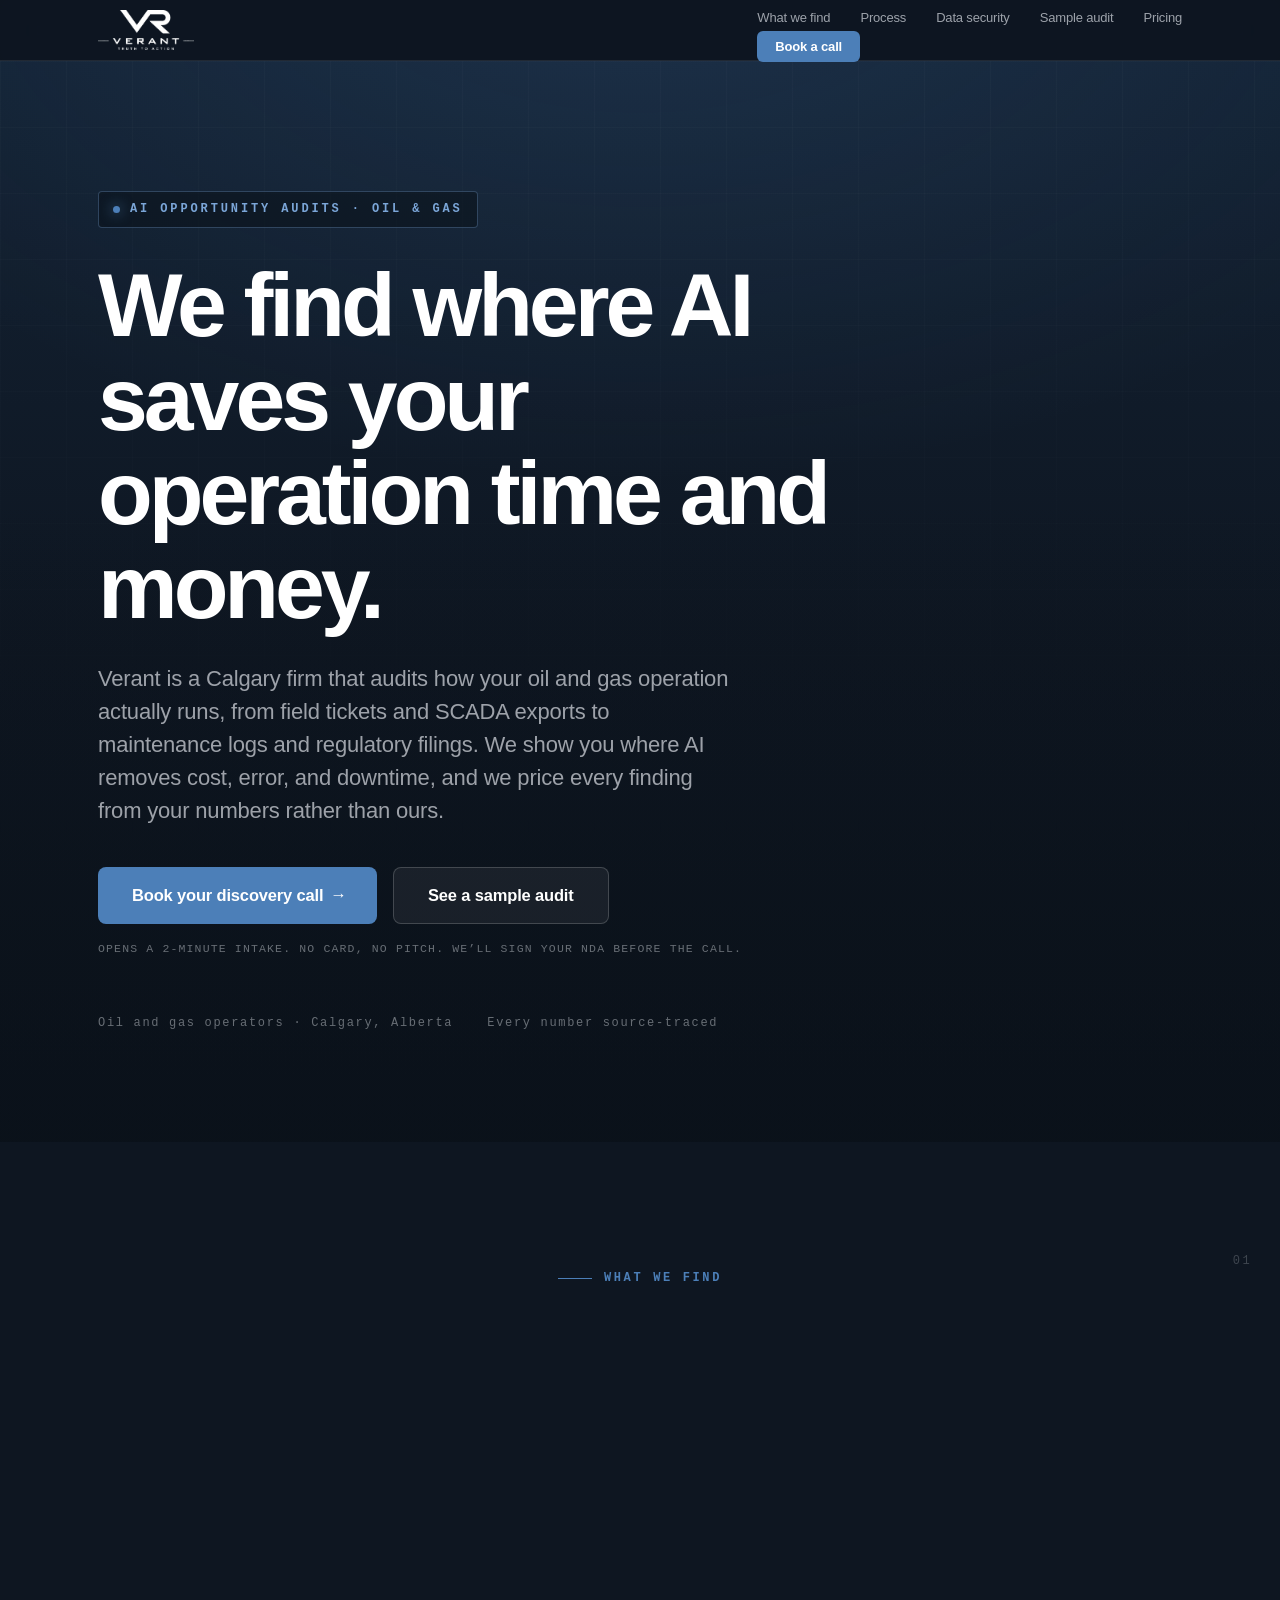
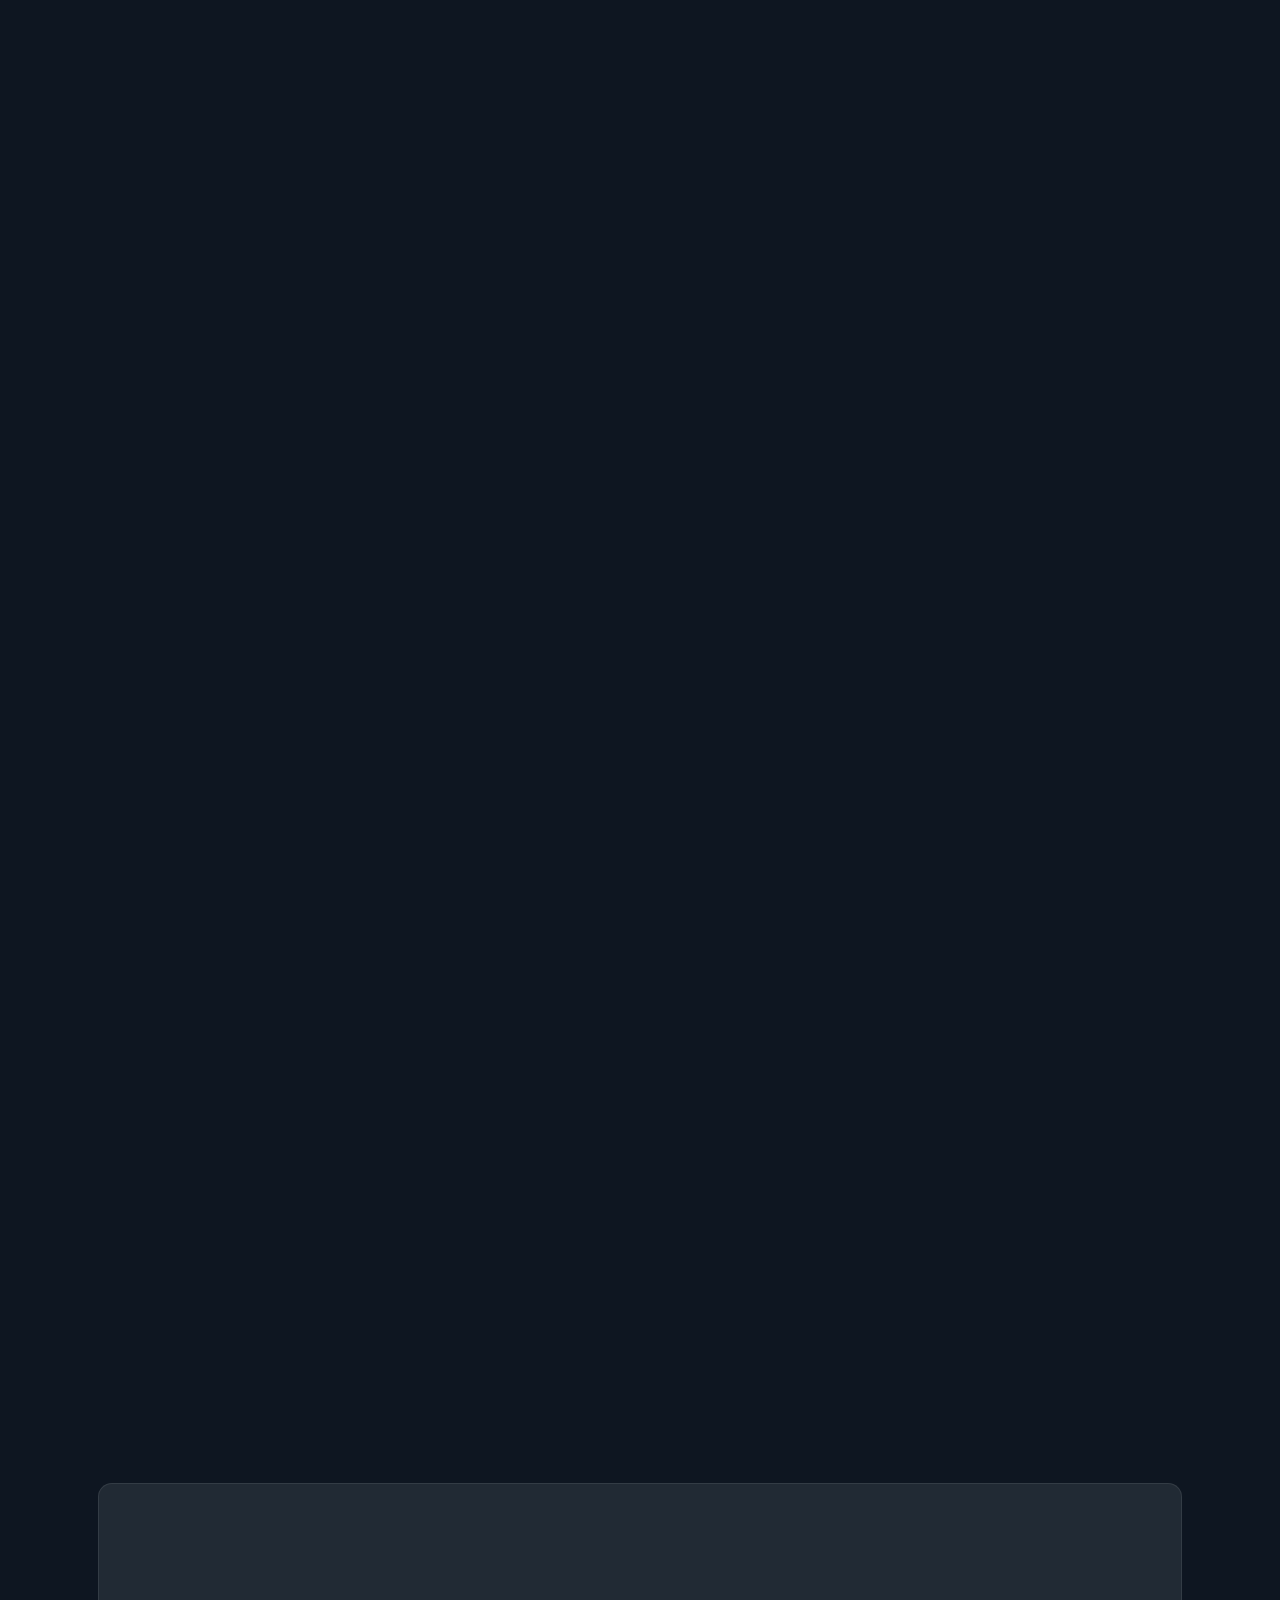
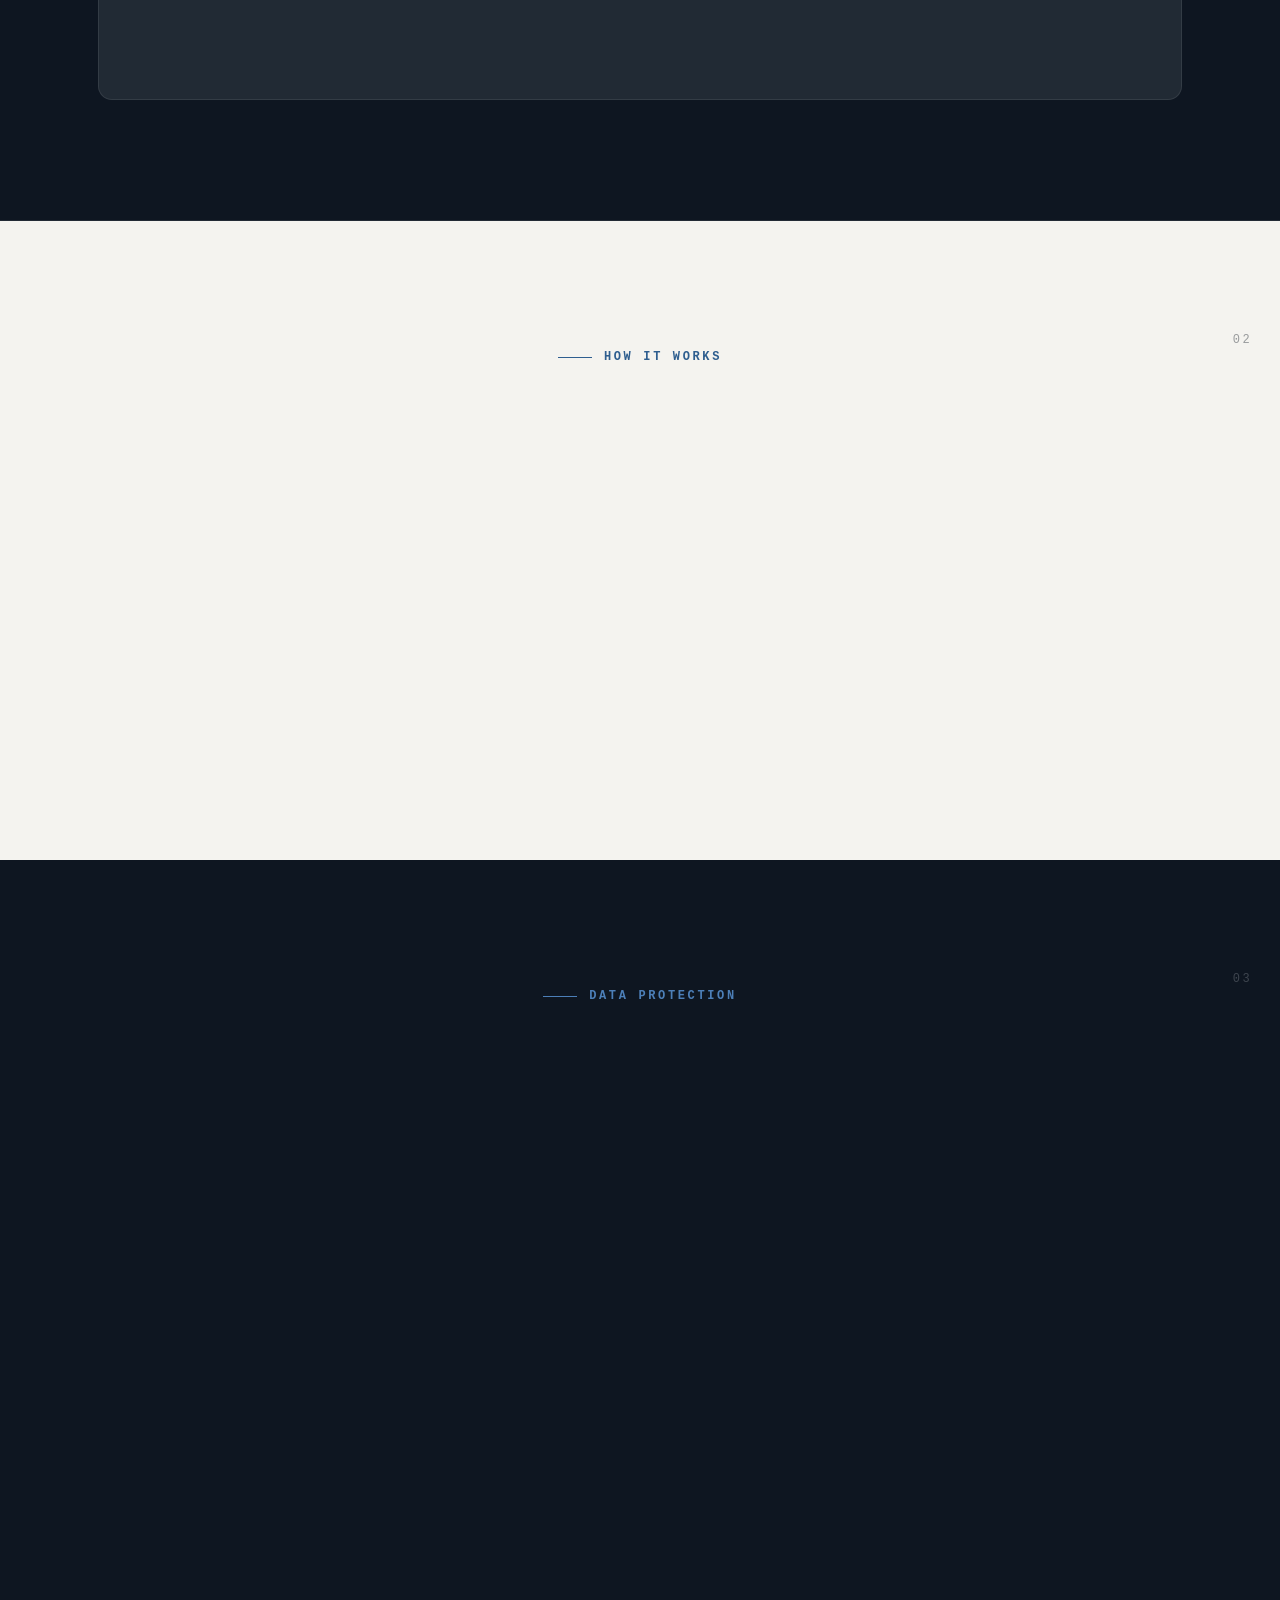
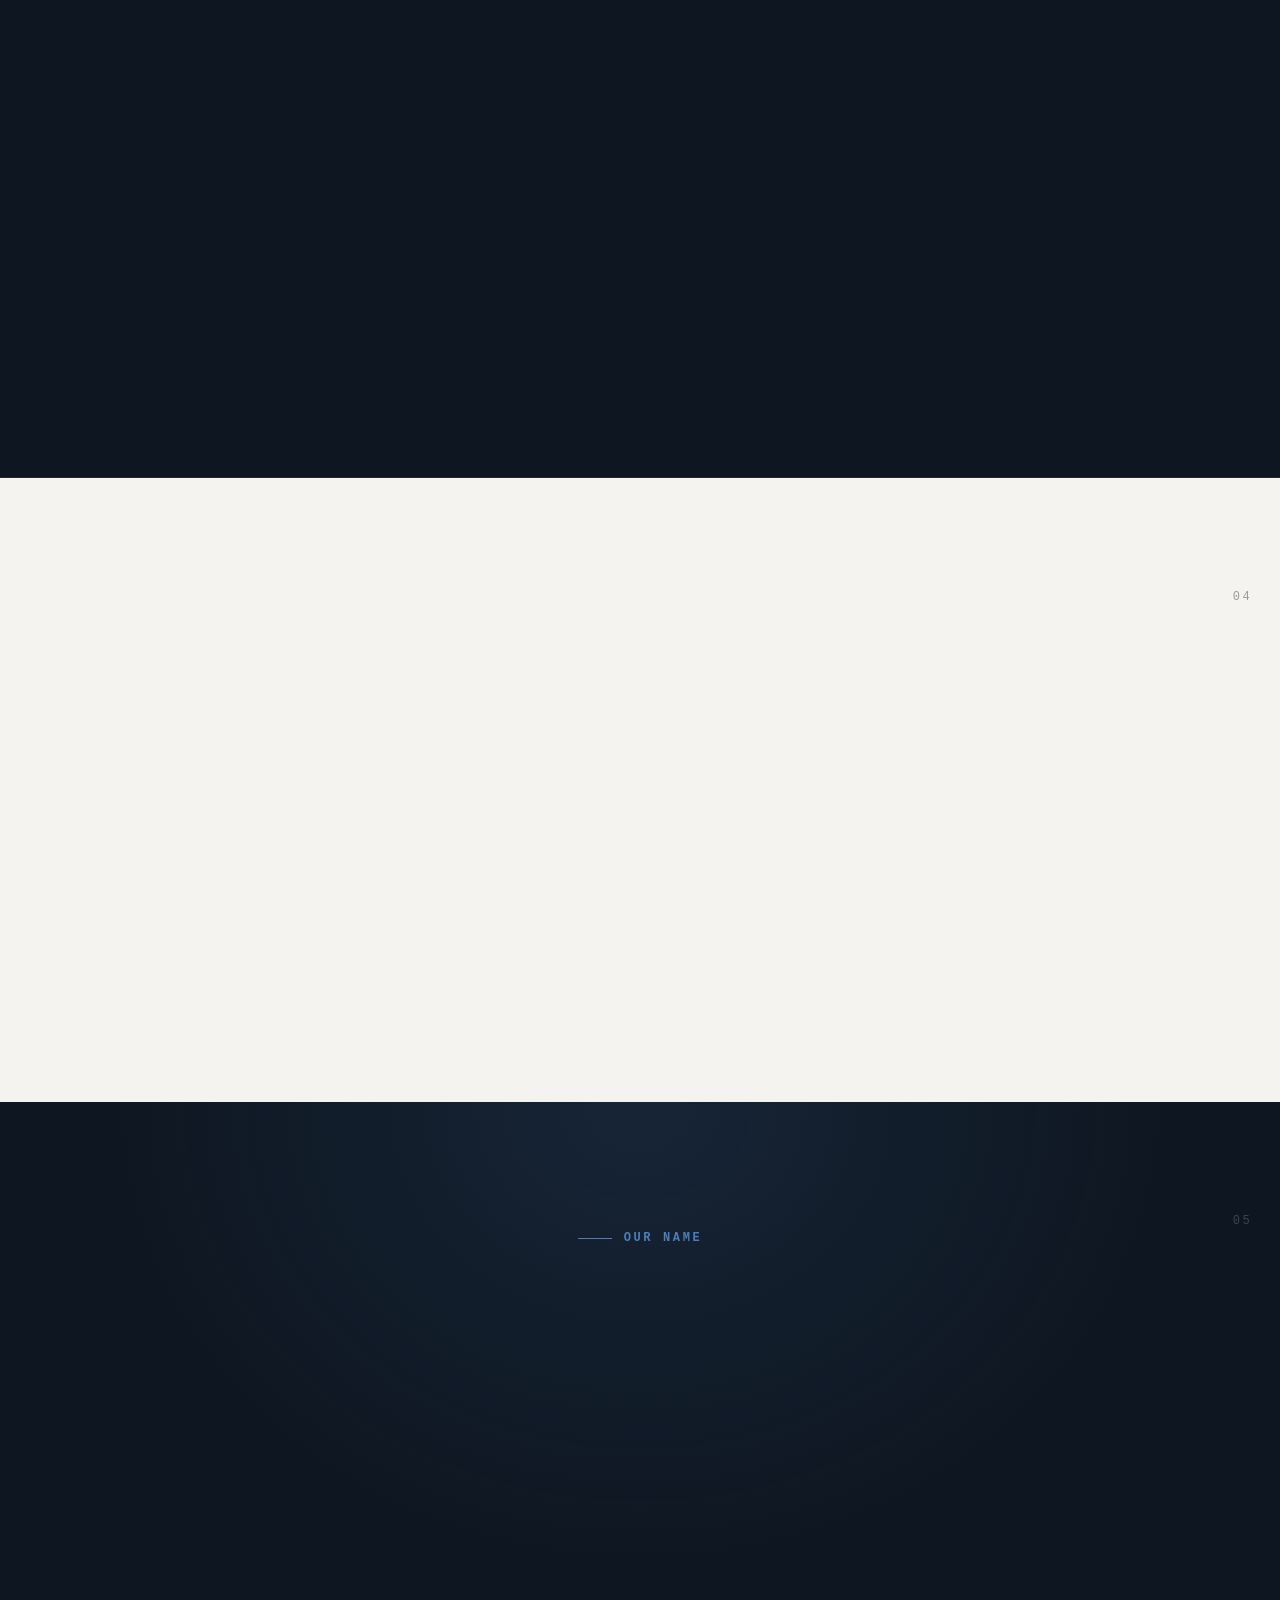
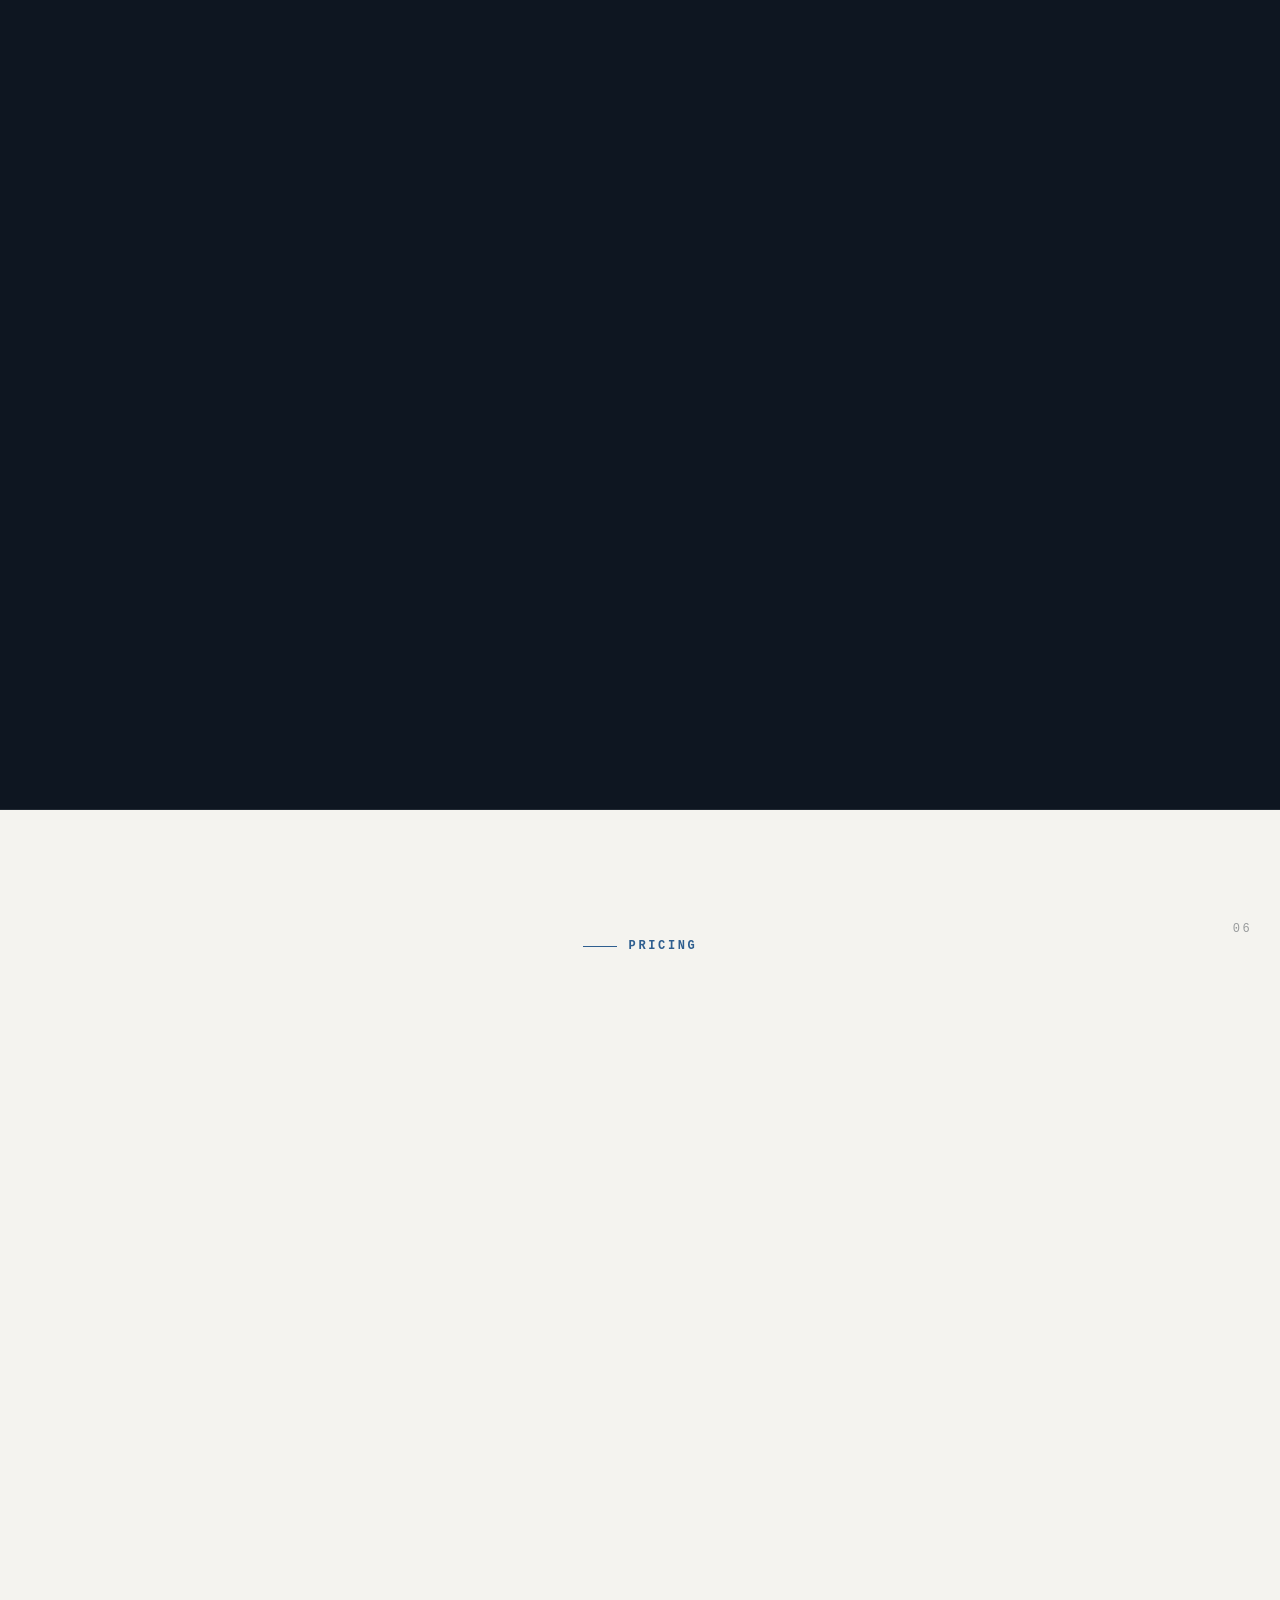
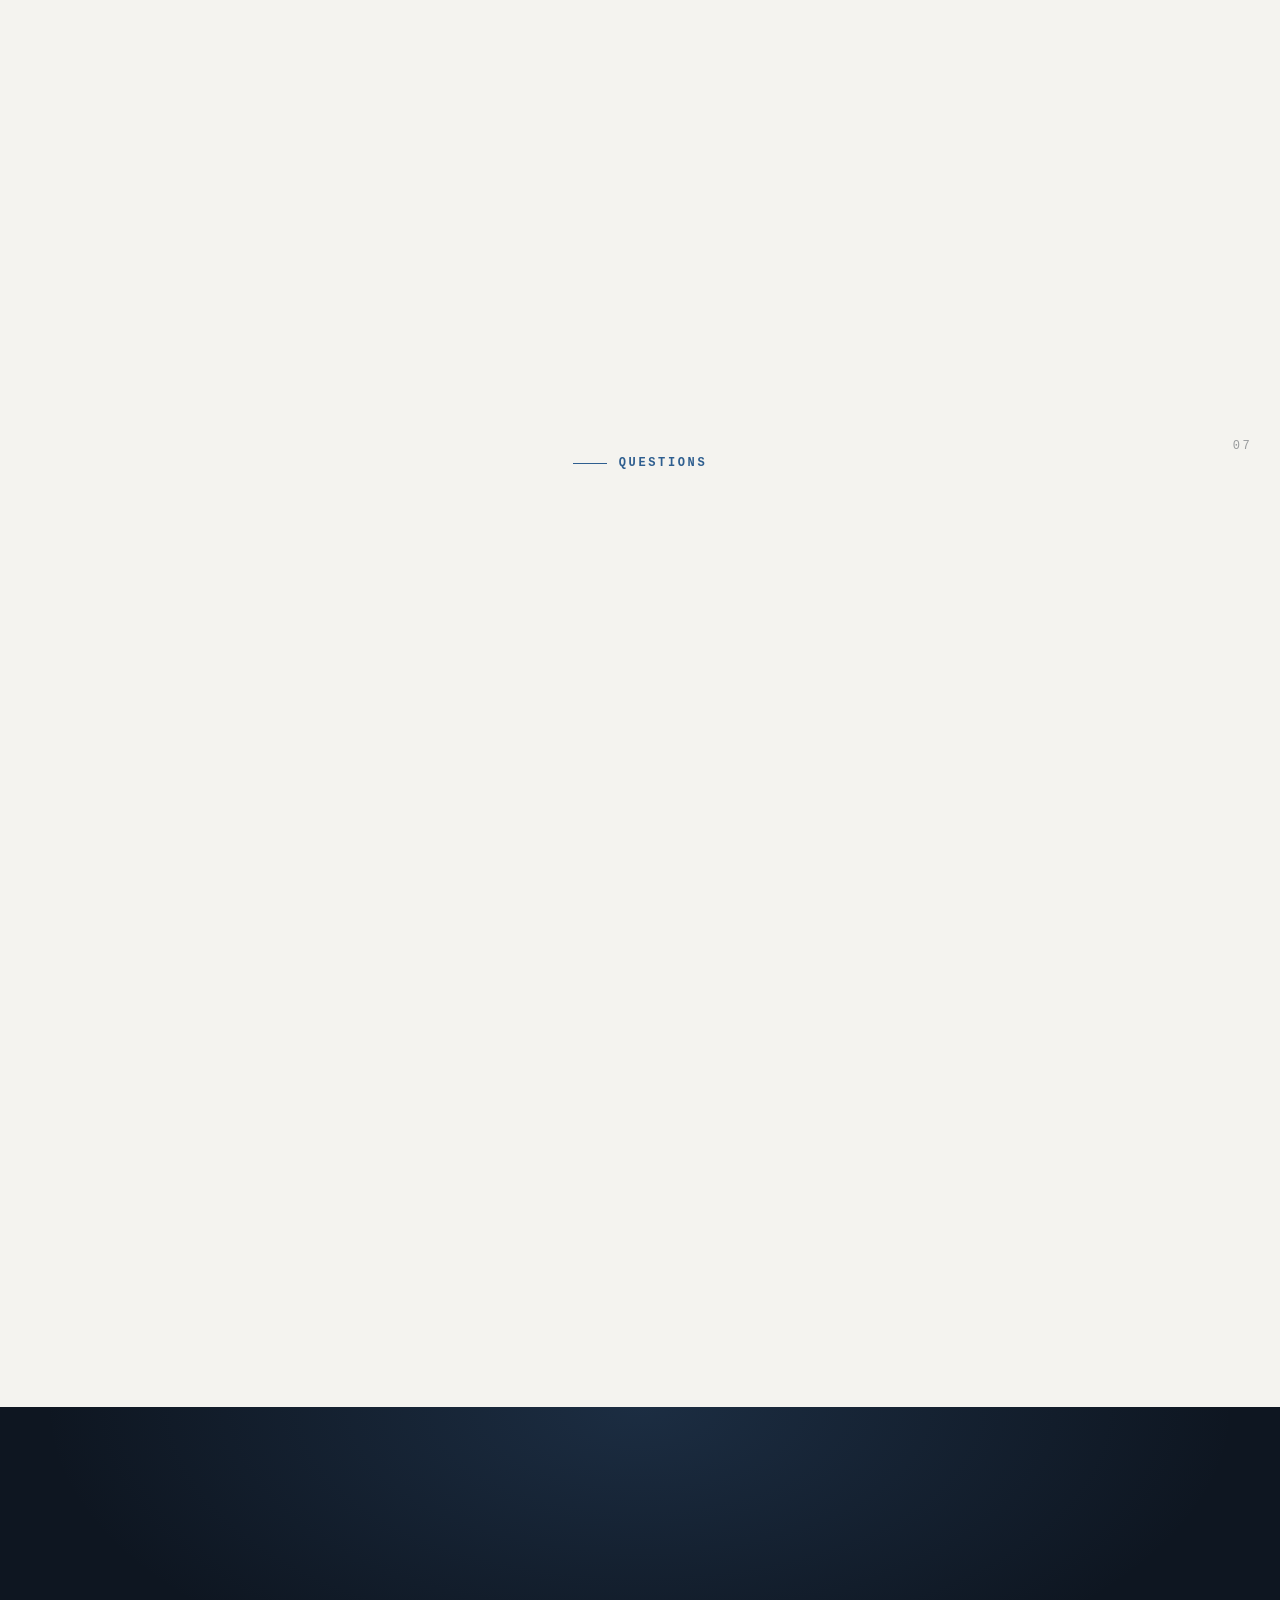
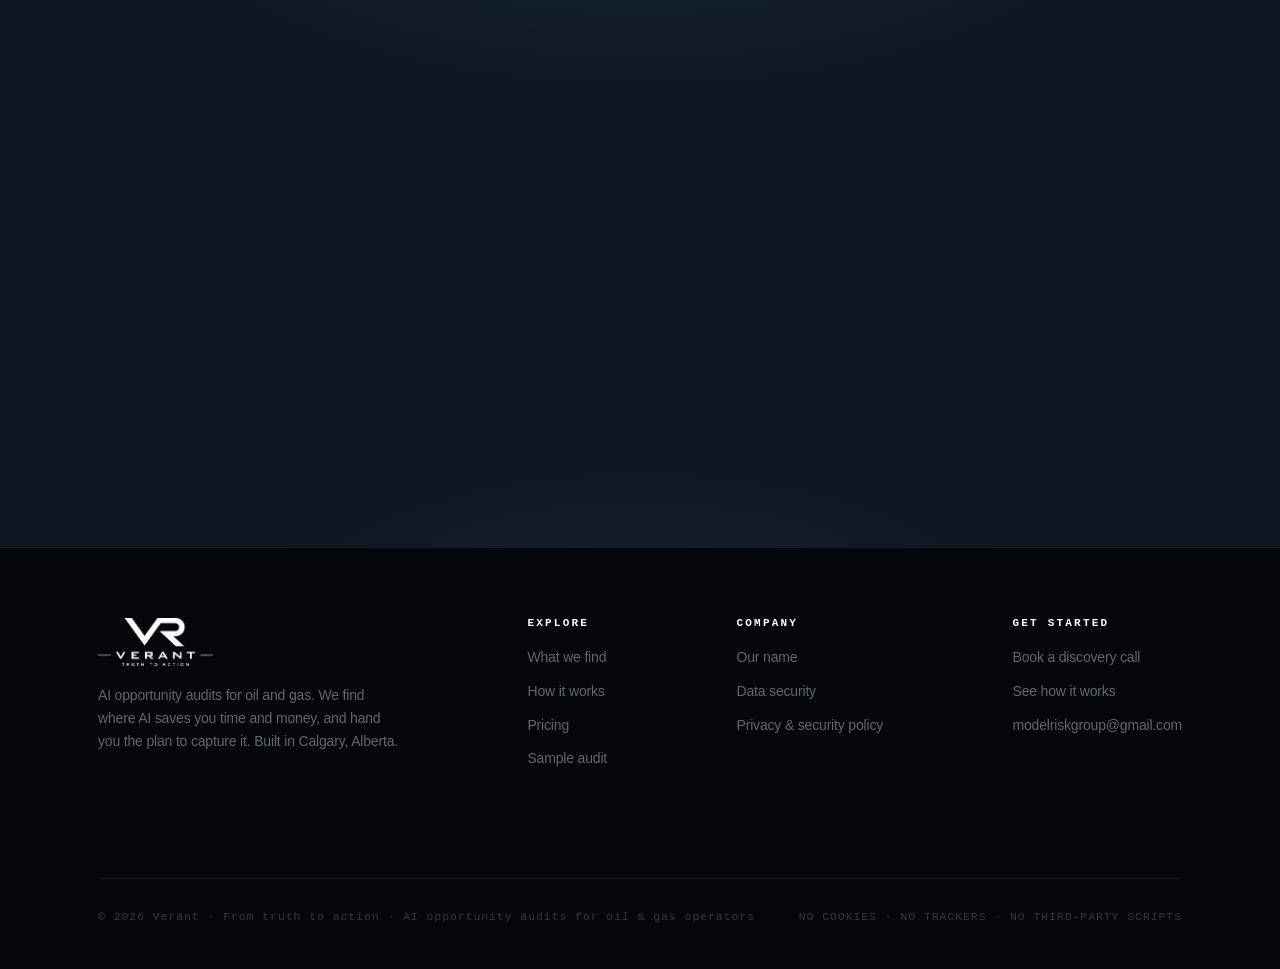
==== commit 54da4778: "Refactor navigation structure for better accessibility" ====
--- a/index.html
+++ b/index.html
@@ -18,14 +18,20 @@
 <header>
   <div class="wrap nav">
     <a href="index.html" class="brand"><span class="brand-logo" role="img" aria-label="Verant"></span></a>
-    <nav class="nav-links" aria-label="Primary">
-      <a href="#findings">What we find</a>
-      <a href="#process">Process</a>
-      <a href="#security">Data security</a>
-      <a href="sample-audit.html">Sample audit</a>
-      <a href="#pricing">Pricing</a>
+    <div class="nav-cluster">
+      <input type="checkbox" id="nav-toggle" class="nav-toggle" hidden>
+      <nav class="nav-links" id="nav-menu" aria-label="Primary">
+        <a href="#findings">What we find</a>
+        <a href="#process">Process</a>
+        <a href="#security">Data security</a>
+        <a href="sample-audit.html">Sample audit</a>
+        <a href="#pricing">Pricing</a>
+      </nav>
       <a href="https://tally.so/r/zxbQq8" target="_blank" rel="noopener noreferrer" class="nav-cta">Book a call</a>
-    </nav>
+      <label for="nav-toggle" class="nav-burger" aria-label="Open menu" title="Menu">
+        <span></span><span></span><span></span>
+      </label>
+    </div>
   </div>
   <div class="progress" aria-hidden="true"></div>
 </header>
--- a/assets/main.css
+++ b/assets/main.css
@@ -568,6 +568,64 @@
   background:var(--w-25);color:transparent;border-radius:3px;user-select:none;
 }
 
+/* ============ PHONES (added) ============ */
+/* Nothing below 760px was being adjusted before, so phones kept desktop
+   spacing/sizes and content got clipped. These rules tighten spacing,
+   stack buttons, let wide bits wrap, and prevent horizontal overflow. */
+
+/* never let a long word or element force the page wider than the screen */
+h1,h2,h3,h4,p,li,summary,.etym-word,.tagline-big,.pr-l span,.chip{
+  overflow-wrap:break-word;word-break:break-word;
+}
+
+@media(max-width:600px){
+  .wrap{padding:0 18px;}
+  .sect{padding:68px 0;}
+
+  /* hero */
+  .hero{padding:92px 0 64px;min-height:auto;}
+  .hero h1{font-size:clamp(30px,8.5vw,42px);max-width:100%;margin-bottom:20px;}
+  .hero .lede{font-size:16.5px;margin-bottom:30px;}
+  .hero-eyebrow{margin-bottom:22px;}
+  .hero-meta{gap:16px;margin-top:34px;}
+
+  /* buttons stack full-width so they never spill off-screen */
+  .hero-cta,.closing-ctas{flex-direction:column;align-items:stretch;gap:12px;}
+  .hero-cta .btn,.closing-ctas .btn{width:100%;}
+  .btn-lg{height:54px;font-size:15.5px;padding:0 22px;}
+
+  /* headings */
+  .h-xl{font-size:clamp(30px,8vw,40px);}
+  .h-lg{font-size:clamp(26px,7vw,36px);}
+
+  /* feature rows + panels */
+  .frow+.frow{margin-top:56px;}
+  .panel{padding:22px 18px;}
+  .pl-top{flex-wrap:wrap;}
+  .chip{white-space:normal;}
+  .fr-text p{font-size:16px;}
+
+  /* stat band, steps, shields, pricing cards */
+  .stat{padding:30px 22px;}
+  .step{padding:28px 22px;}
+  .shield{padding:26px 20px;}
+  .shield-foot{padding:18px 20px;flex-direction:column;align-items:flex-start;}
+  .shield-foot a{margin-left:0;}
+  .tier{padding:28px 22px;}
+
+  /* our-name section */
+  .etym{margin:40px 0;}
+  .etym-cell{padding:28px 22px;}
+  .founders{padding:30px 24px;}
+  .tagline-big{margin-top:48px;letter-spacing:.16em;}
+
+  /* faq + footer */
+  .faq summary{font-size:17px;padding:22px 4px;}
+  .faq .ans{font-size:15.5px;}
+  .fwrap{flex-direction:column;gap:34px;}
+  .copy{flex-direction:column;gap:10px;margin-top:36px;}
+}
+
 /* ============ REDUCED MOTION ============ */
 @media (prefers-reduced-motion: reduce){
   html{scroll-behavior:auto;}
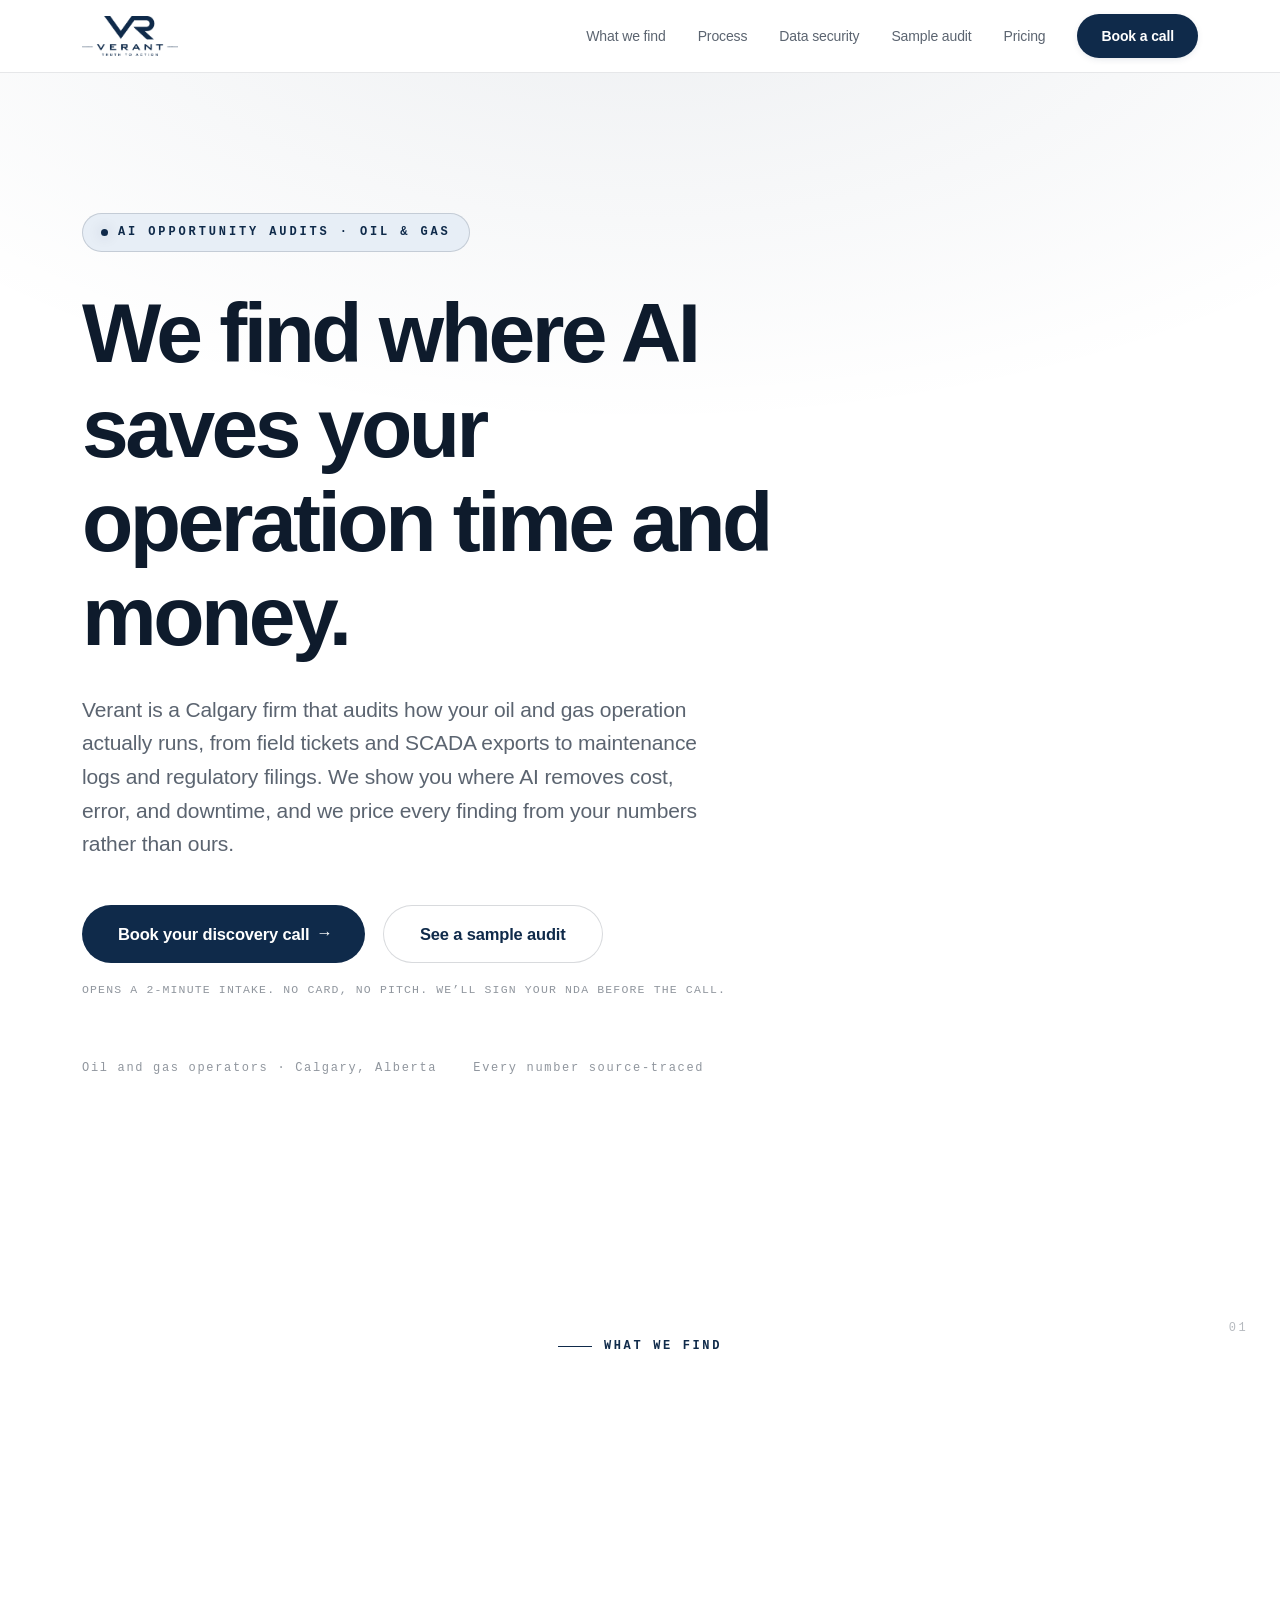
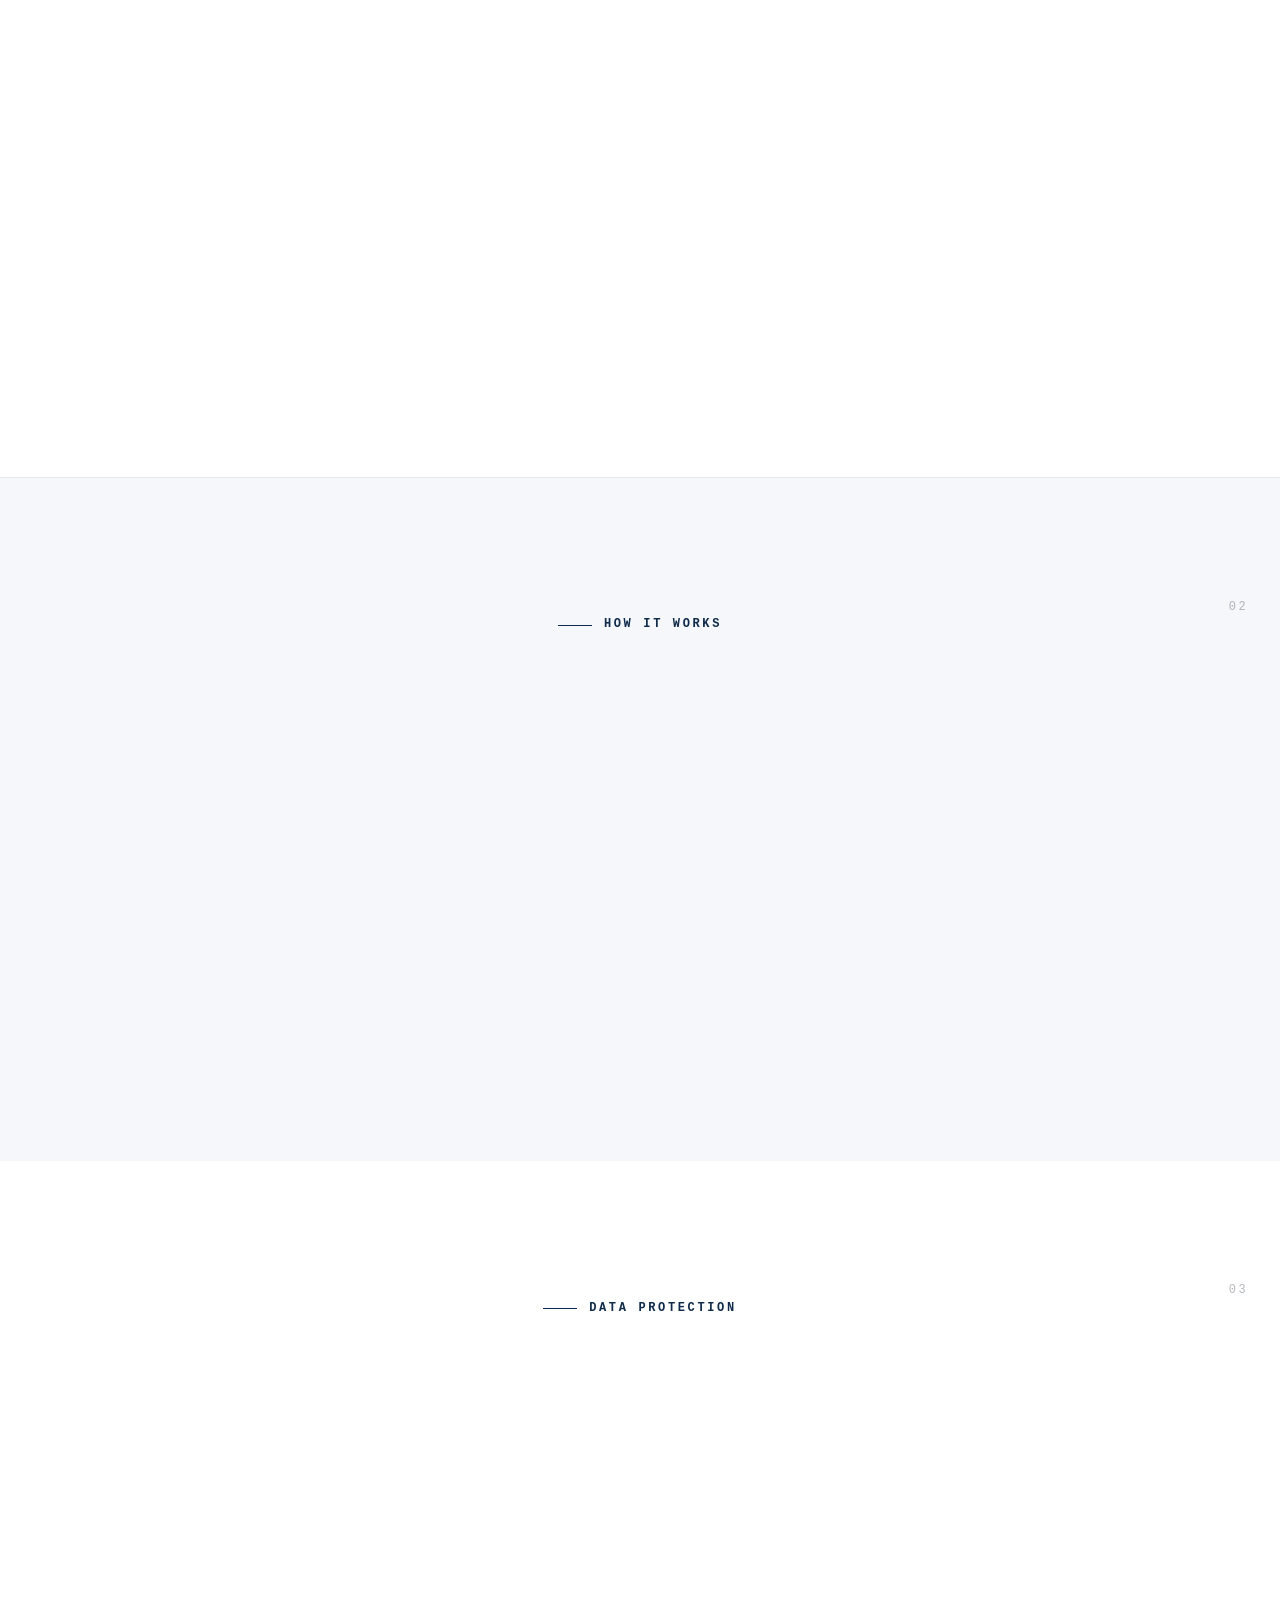
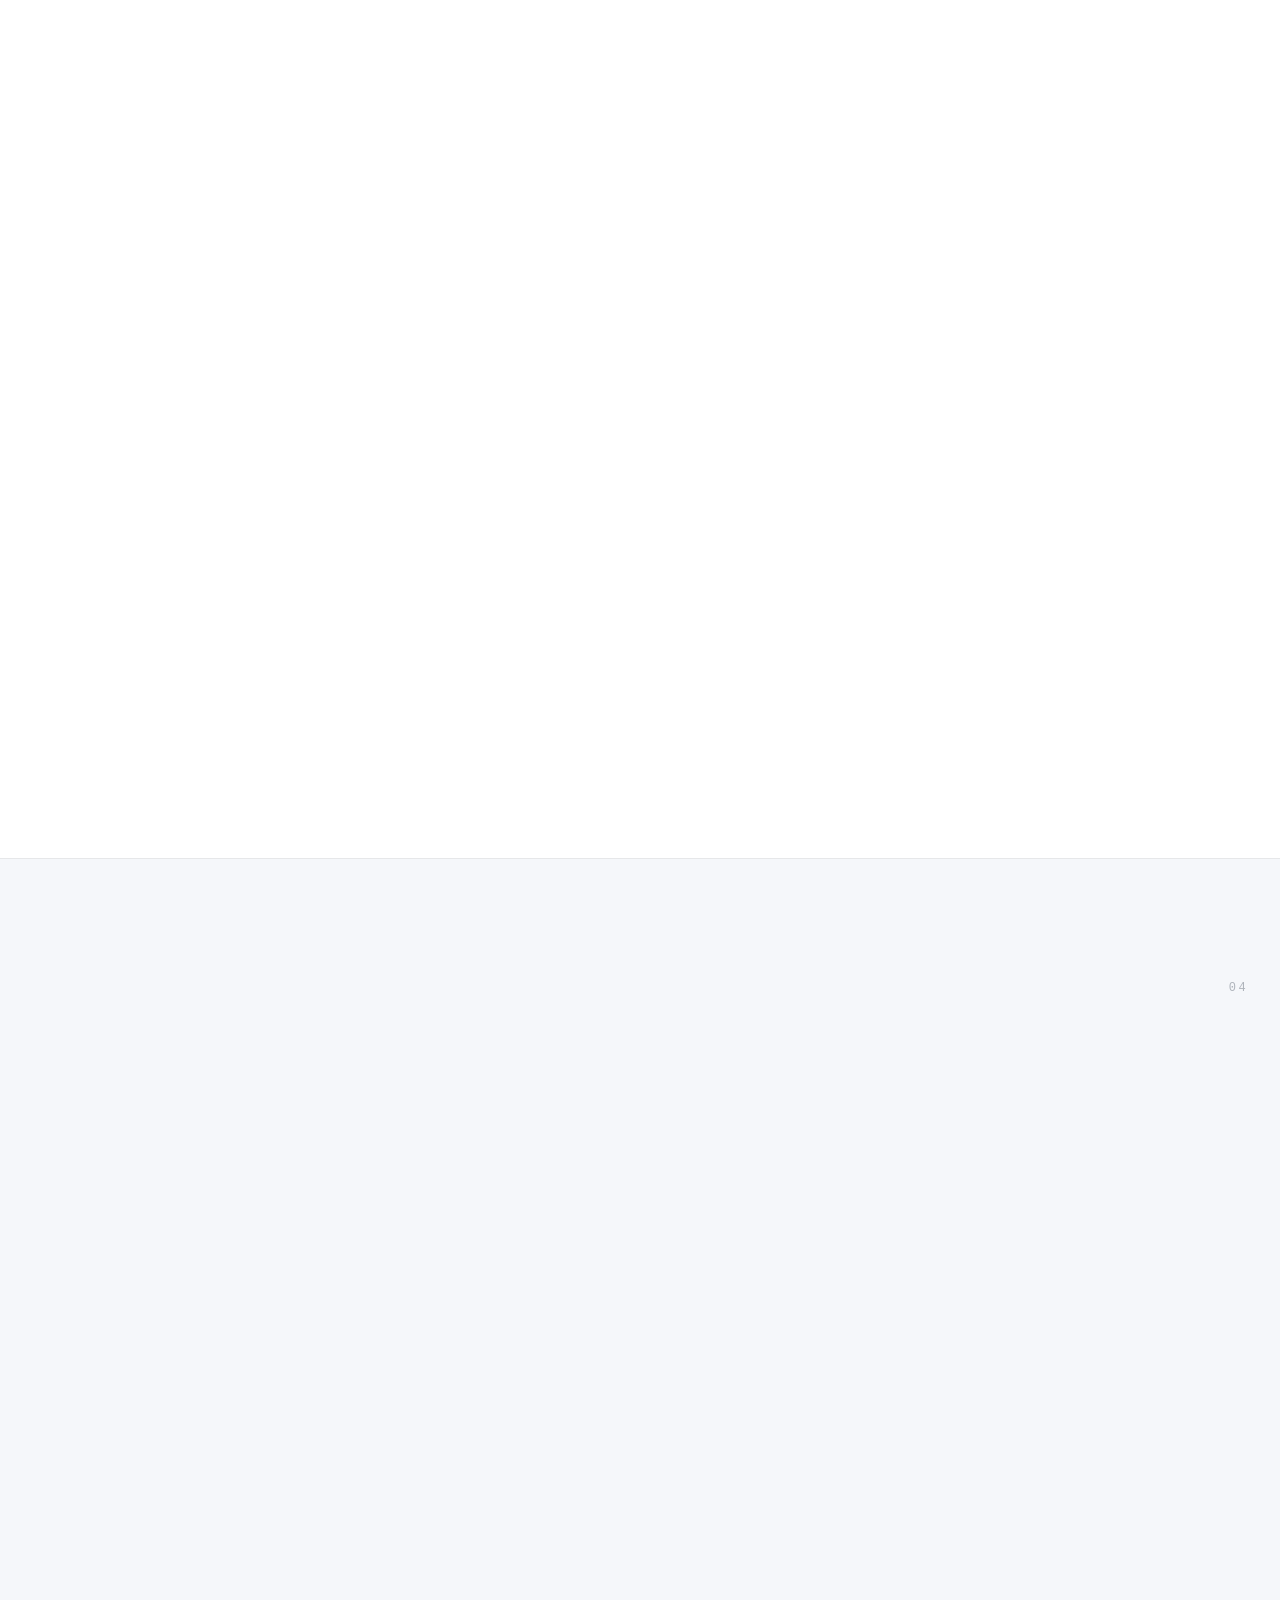
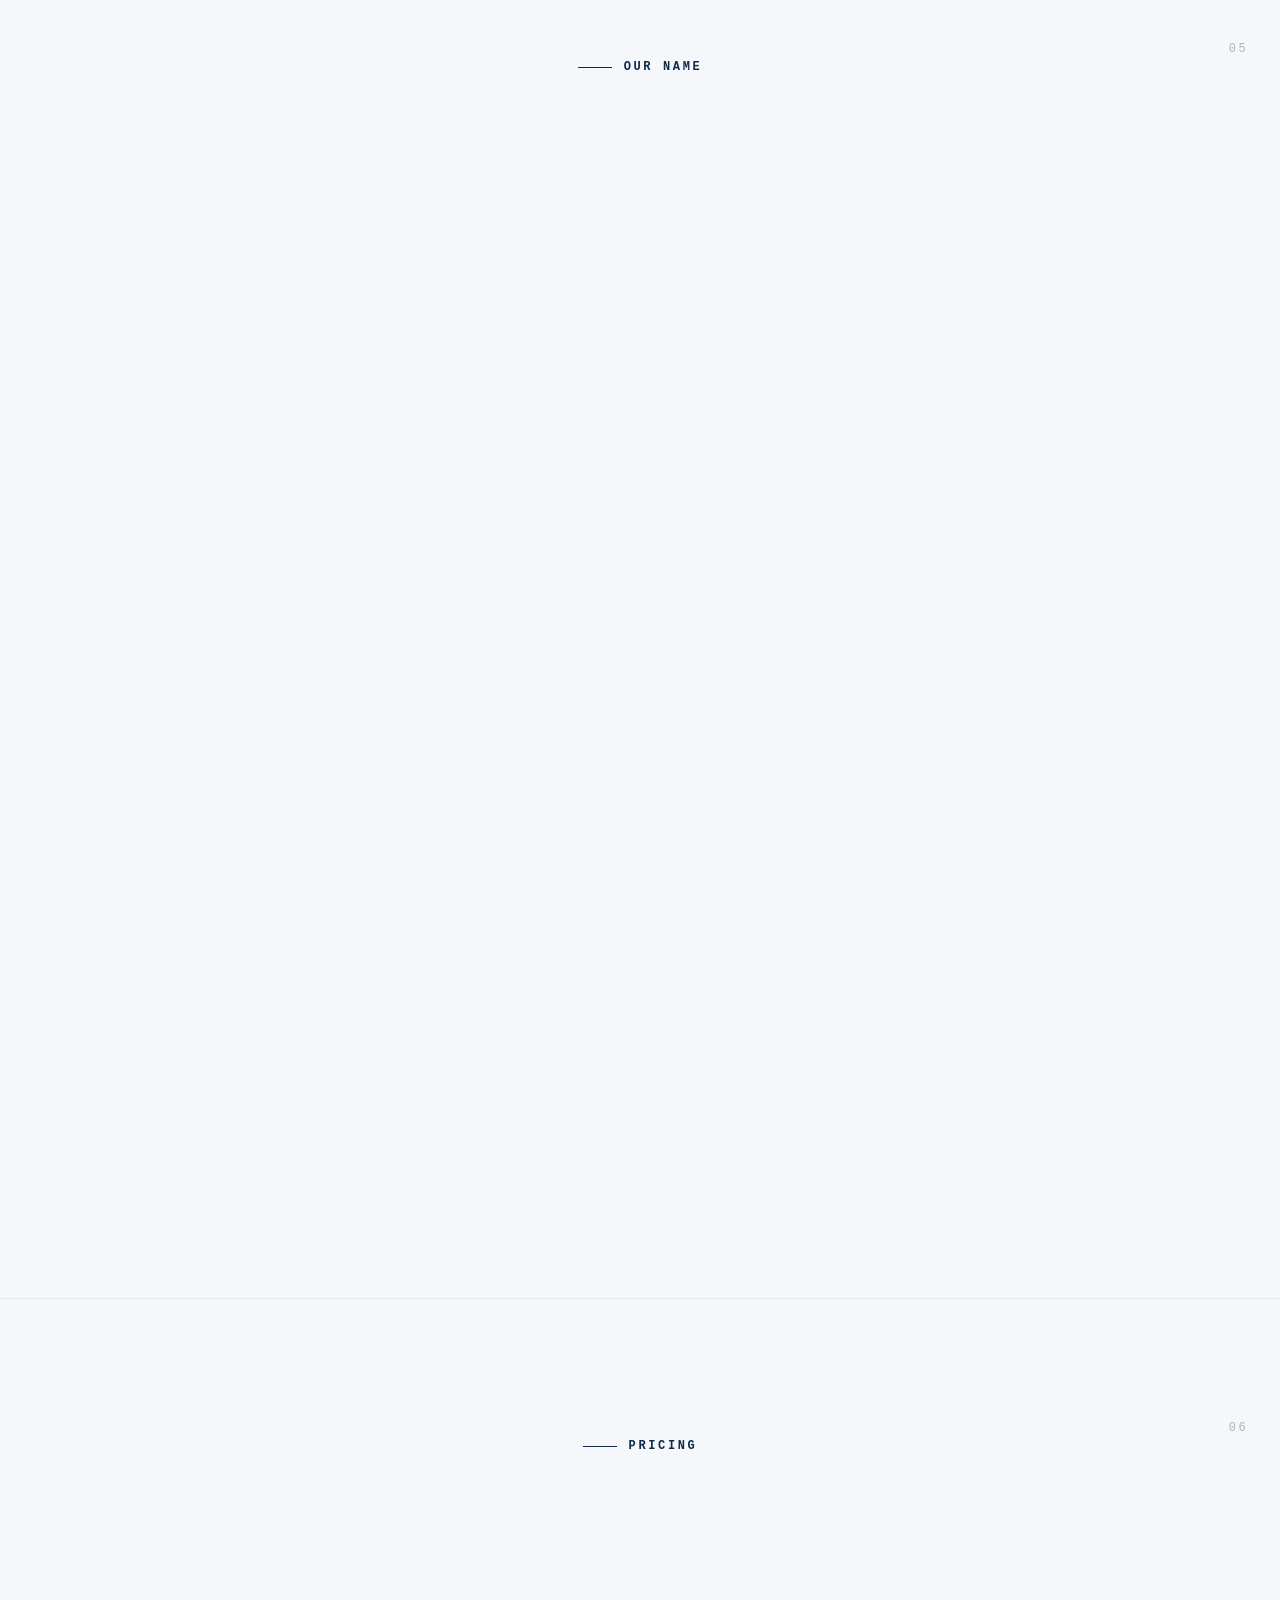
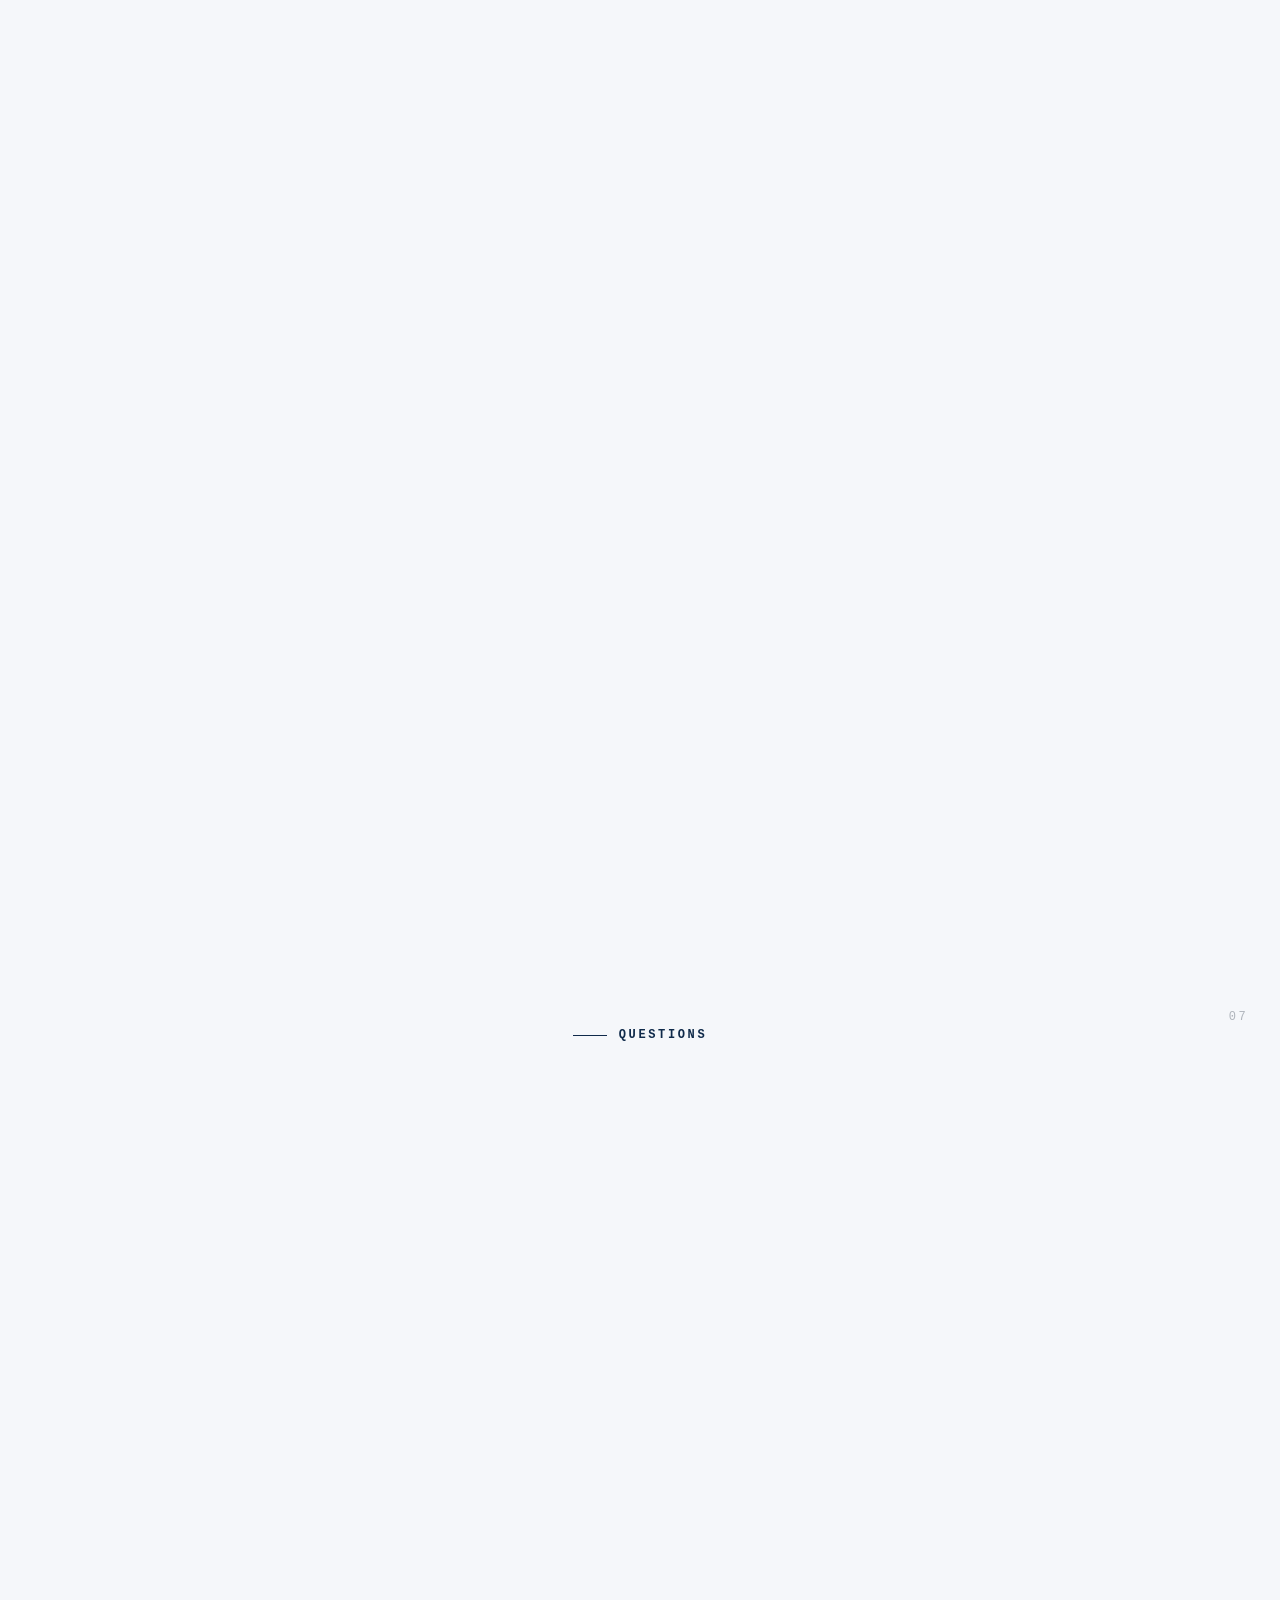
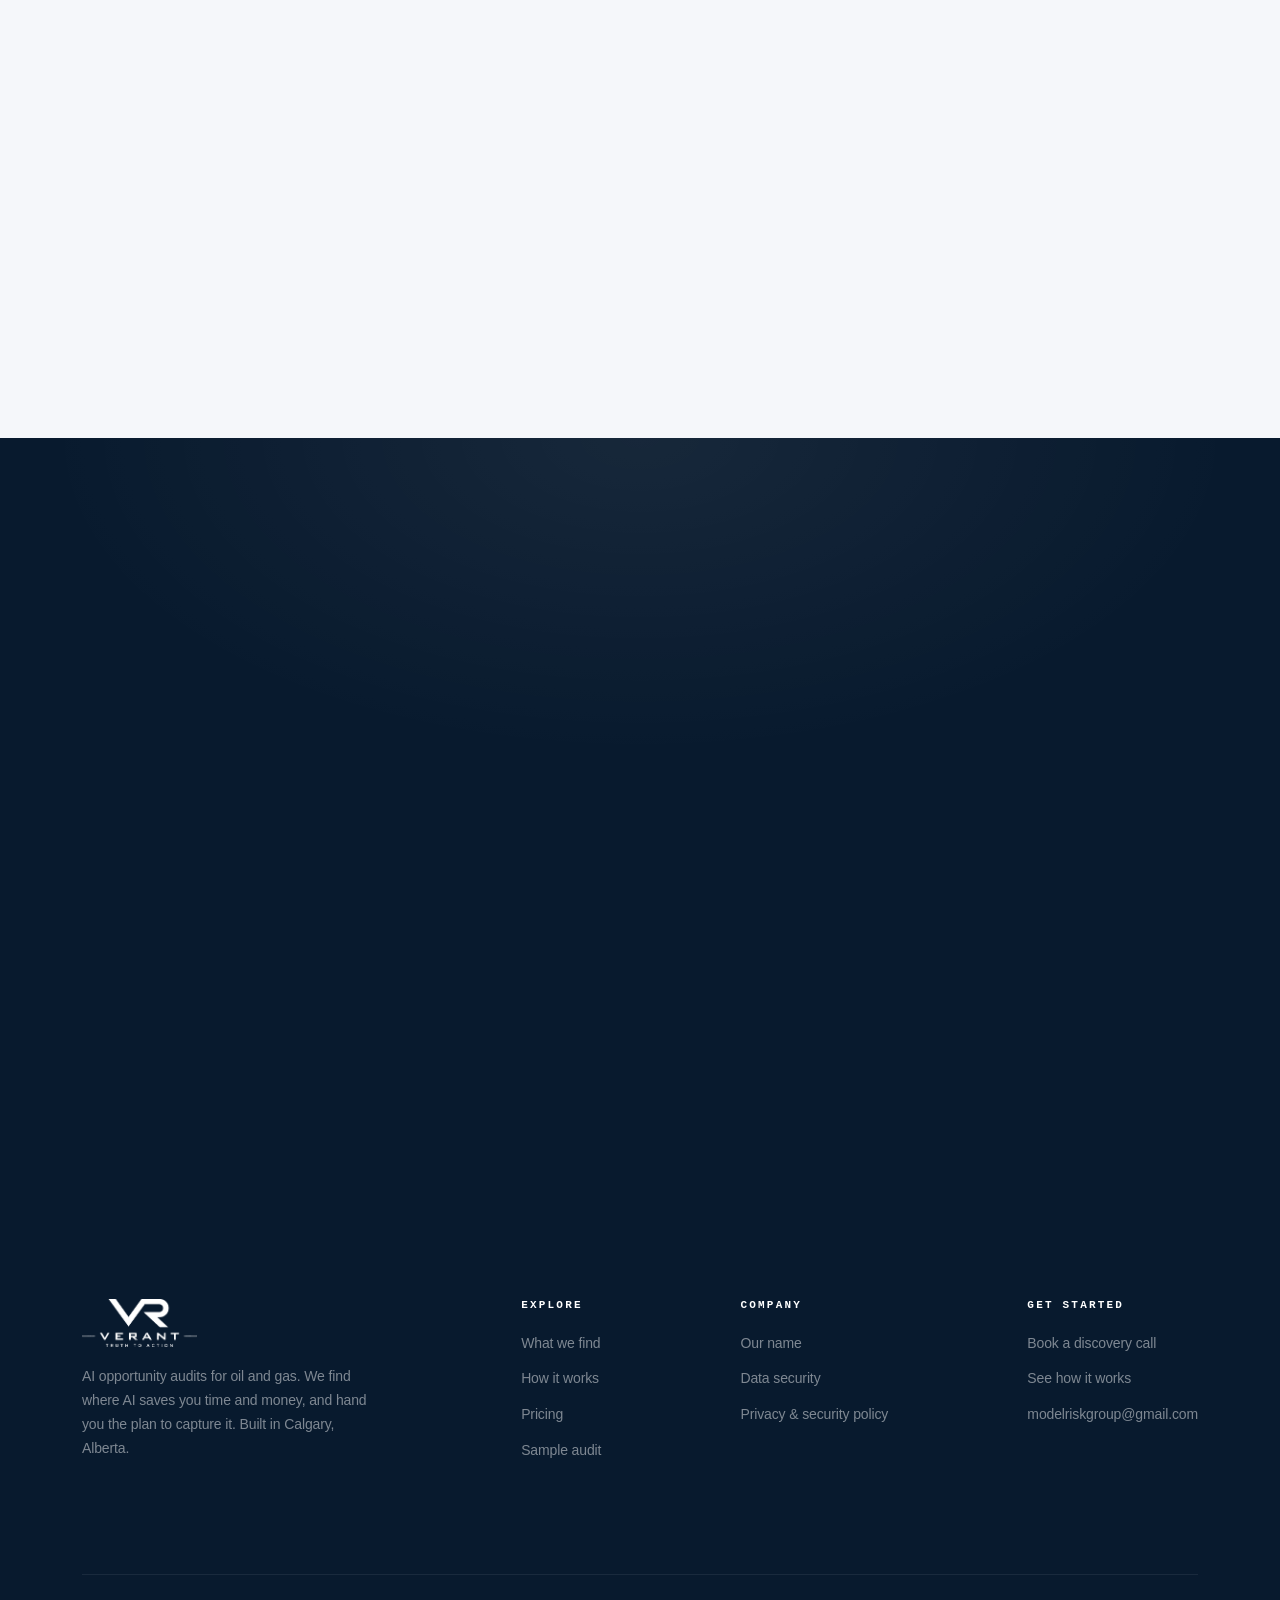
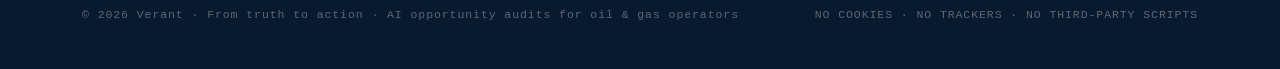
==== commit 53e43293: "Redesign: white/navy light theme, pill buttons, spacious layout Flip from dark refined-instrument th" ====
--- a/index.html
+++ b/index.html
@@ -5,7 +5,7 @@
 <meta name="viewport" content="width=device-width, initial-scale=1.0">
 <meta http-equiv="Content-Security-Policy" content="default-src 'none'; script-src 'self'; style-src 'self'; img-src 'self' data:; font-src 'self'; connect-src 'none'; object-src 'none'; base-uri 'none'; form-action 'none'; upgrade-insecure-requests">
 <meta name="referrer" content="strict-origin-when-cross-origin">
-<meta name="color-scheme" content="dark">
+<meta name="color-scheme" content="light">
 <title>Verant &middot; AI Opportunity Audits for Oil &amp; Gas</title>
 <meta name="description" content="Verant is a Calgary firm that audits how oil and gas operators run and shows where AI saves time and money. Every figure comes from your own numbers and is checked by a person. From truth to action.">
 <link rel="icon" href="data:image/svg+xml,%3Csvg xmlns='http://www.w3.org/2000/svg' viewBox='0 0 64 64'%3E%3Crect width='64' height='64' rx='12' fill='%230E1621'/%3E%3Cpath d='M14 16 32 50 50 16' stroke='%234C7FB8' stroke-width='7' fill='none' stroke-linecap='round' stroke-linejoin='round'/%3E%3C/svg%3E">
@@ -18,20 +18,14 @@
 <header>
   <div class="wrap nav">
     <a href="index.html" class="brand"><span class="brand-logo" role="img" aria-label="Verant"></span></a>
-    <div class="nav-cluster">
-      <input type="checkbox" id="nav-toggle" class="nav-toggle" hidden>
-      <nav class="nav-links" id="nav-menu" aria-label="Primary">
-        <a href="#findings">What we find</a>
-        <a href="#process">Process</a>
-        <a href="#security">Data security</a>
-        <a href="sample-audit.html">Sample audit</a>
-        <a href="#pricing">Pricing</a>
-      </nav>
+    <nav class="nav-links" aria-label="Primary">
+      <a href="#findings">What we find</a>
+      <a href="#process">Process</a>
+      <a href="#security">Data security</a>
+      <a href="sample-audit.html">Sample audit</a>
+      <a href="#pricing">Pricing</a>
       <a href="https://tally.so/r/zxbQq8" target="_blank" rel="noopener noreferrer" class="nav-cta">Book a call</a>
-      <label for="nav-toggle" class="nav-burger" aria-label="Open menu" title="Menu">
-        <span></span><span></span><span></span>
-      </label>
-    </div>
+    </nav>
   </div>
   <div class="progress" aria-hidden="true"></div>
 </header>
--- a/assets/main.css
+++ b/assets/main.css
@@ -1,31 +1,30 @@
 /* ============================================================
    VERANT — AI Opportunity Audits for Oil & Gas
-   Design language: refined instrument. Deep slate surfaces,
-   muted steel accent, calm structural labels.
+   Design language: clean professional light theme. White surfaces,
+   navy accent, generous spacing, rounded interactive elements.
    No external requests. No trackers. No third-party anything.
    ============================================================ */
 
 :root{
-  --ink:#0E1621;
-  --ink-2:#0A1119;
-  --panel:#152230;
-  --panel-2:#1B2A3A;
-  --paper:#F4F3EF;
-  --paper-2:#ECEAE4;
-  --line-d:rgba(232,236,241,.09);
-  --line-l:#D8D5CC;
-  --steel:#4C7FB8;
-  --steel-lt:#7BA6D8;
-  --steel-glow:rgba(76,127,184,.42);
-  --steel-ink:#2E5E8F;
-  --w-90:rgba(232,236,241,.94);
-  --w-70:rgba(232,236,241,.66);
-  --w-45:rgba(232,236,241,.42);
-  --w-25:rgba(232,236,241,.22);
-  --ink-80:rgba(14,22,33,.82);
-  --ink-60:rgba(14,22,33,.60);
-  --ink-40:rgba(14,22,33,.40);
-  --maxw:1140px;
+  --bg:#FFFFFF;
+  --bg-alt:#F5F7FA;
+  --bg-alt-2:#EEF2F7;
+  --navy:#0F2A4A;
+  --navy-lt:#2F5D96;
+  --navy-pale:#E7EEF6;
+  --navy-deep:#081A2E;
+  --navy-glow:rgba(15,42,74,.24);
+  --ink:#0E1B2C;
+  --line:rgba(14,27,44,.10);
+  --line-strong:rgba(14,27,44,.16);
+  --t-90:rgba(14,27,44,.90);
+  --t-70:rgba(14,27,44,.68);
+  --t-45:rgba(14,27,44,.46);
+  --t-30:rgba(14,27,44,.30);
+  --on-navy-90:rgba(255,255,255,.94);
+  --on-navy-70:rgba(255,255,255,.70);
+  --on-navy-45:rgba(255,255,255,.48);
+  --maxw:1180px;
   --ease:cubic-bezier(.22,.08,.18,1);
   --ease-out:cubic-bezier(.16,1,.3,1);
   --mono:"Cascadia Mono","Cascadia Code",ui-monospace,"Segoe UI Mono",Consolas,Menlo,monospace;
@@ -36,24 +35,24 @@
 html{scroll-behavior:smooth;-webkit-text-size-adjust:100%;overflow-x:clip;}
 body{
   font-family:var(--sans);
-  background:var(--ink);
-  color:var(--w-90);
-  line-height:1.55;
-  letter-spacing:-0.011em;
+  background:var(--bg);
+  color:var(--t-90);
+  line-height:1.62;
+  letter-spacing:-0.008em;
   -webkit-font-smoothing:antialiased;
   overflow-x:hidden;
 }
-::selection{background:var(--steel);color:var(--ink);}
-h1,h2,h3,h4{line-height:1.05;font-weight:700;letter-spacing:-0.03em;}
+::selection{background:var(--navy);color:#fff;}
+h1,h2,h3,h4{line-height:1.12;font-weight:700;letter-spacing:-0.03em;color:var(--ink);}
 a{color:inherit;text-decoration:none;}
 img{max-width:100%;display:block;}
-.wrap{max-width:var(--maxw);margin:0 auto;padding:0 28px;}
+.wrap{max-width:var(--maxw);margin:0 auto;padding:0 32px;}
 
 /* thin instrument scrollbar */
 ::-webkit-scrollbar{width:10px;height:10px;}
-::-webkit-scrollbar-track{background:var(--ink);}
-::-webkit-scrollbar-thumb{background:#232B36;border-radius:6px;border:2px solid var(--ink);}
-::-webkit-scrollbar-thumb:hover{background:var(--steel);}
+::-webkit-scrollbar-track{background:var(--bg-alt);}
+::-webkit-scrollbar-thumb{background:#C6D0DC;border-radius:6px;border:2px solid var(--bg-alt);}
+::-webkit-scrollbar-thumb:hover{background:var(--navy-lt);}
 
 /* mono utility */
 .mono{font-family:var(--mono);letter-spacing:.06em;}
@@ -61,36 +60,36 @@
 /* ============ NAV ============ */
 header{
   position:sticky;top:0;z-index:200;
-  background:rgba(14,22,33,.80);
+  background:rgba(255,255,255,.86);
   backdrop-filter:saturate(160%) blur(18px);
   -webkit-backdrop-filter:saturate(160%) blur(18px);
-  border-bottom:1px solid var(--line-d);
-}
-.nav{display:flex;align-items:center;justify-content:space-between;height:60px;}
-.brand{display:flex;align-items:center;gap:10px;}
+  border-bottom:1px solid var(--line);
+}
+.nav{display:flex;align-items:center;justify-content:space-between;height:72px;}
+.brand{display:flex;align-items:center;gap:10px;color:var(--navy);}
 .brand img{height:40px;width:auto;}
-.nav-links{display:flex;align-items:center;gap:30px;font-size:13px;font-weight:500;color:var(--w-70);}
+.nav-links{display:flex;align-items:center;gap:32px;font-size:14px;font-weight:500;color:var(--t-70);}
 .nav-links a:not(.nav-cta){position:relative;padding:6px 0;transition:color .25s var(--ease);}
 .nav-links a:not(.nav-cta)::after{
-  content:"";position:absolute;left:0;bottom:0;height:1px;width:100%;
-  background:var(--steel);transform:scaleX(0);transform-origin:left;
+  content:"";position:absolute;left:0;bottom:0;height:2px;width:100%;
+  background:var(--navy);transform:scaleX(0);transform-origin:left;
   transition:transform .3s var(--ease);
 }
-.nav-links a:not(.nav-cta):hover{color:#fff;}
+.nav-links a:not(.nav-cta):hover{color:var(--navy);}
 .nav-links a:not(.nav-cta):hover::after{transform:scaleX(1);}
 .nav-cta{
-  background:var(--steel);color:#fff;padding:8px 18px;border-radius:6px;
-  font-size:13px;font-weight:600;transition:.25s var(--ease);
-  box-shadow:0 0 0 0 var(--steel-glow);
-}
-.nav-cta:hover{background:var(--steel-lt);transform:translateY(-1px);box-shadow:0 6px 22px -6px var(--steel-glow);}
+  background:var(--navy);color:#fff;padding:11px 24px;border-radius:999px;
+  font-size:14px;font-weight:600;transition:.25s var(--ease);
+  box-shadow:0 2px 10px -4px var(--navy-glow);
+}
+.nav-cta:hover{background:var(--navy-lt);transform:translateY(-1px);box-shadow:0 10px 26px -8px var(--navy-glow);}
 @media(max-width:900px){.nav-links a:not(.nav-cta){display:none;}}
 
 /* scroll progress */
 .progress{
   position:absolute;left:0;bottom:-1px;height:2px;width:100%;
   transform:scaleX(0);transform-origin:left;
-  background:linear-gradient(90deg,var(--steel),var(--steel-lt));
+  background:linear-gradient(90deg,var(--navy),var(--navy-lt));
   will-change:transform;
 }
 
@@ -98,22 +97,22 @@
 .btn{
   position:relative;overflow:hidden;isolation:isolate;
   height:52px;display:inline-flex;align-items:center;justify-content:center;gap:10px;
-  padding:0 30px;border-radius:8px;font-size:15.5px;font-weight:600;cursor:pointer;
+  padding:0 32px;border-radius:999px;font-size:15.5px;font-weight:600;cursor:pointer;
   border:none;font-family:var(--sans);letter-spacing:-0.01em;
-  transition:transform .22s var(--ease),box-shadow .28s var(--ease),background .25s var(--ease),border-color .25s var(--ease);
+  transition:transform .22s var(--ease),box-shadow .28s var(--ease),background .25s var(--ease),border-color .25s var(--ease),color .25s var(--ease);
   will-change:transform;
   -webkit-tap-highlight-color:transparent;
 }
 .btn:active{transform:scale(.965);}
 .btn .arrow{transition:transform .25s var(--ease);font-family:var(--mono);}
 .btn:hover .arrow{transform:translateX(4px);}
-.btn-primary{background:var(--steel);color:#fff;}
-.btn-primary:hover{background:var(--steel-lt);box-shadow:0 14px 38px -10px var(--steel-glow);}
-.btn-ghost{background:rgba(255,255,255,.06);color:#fff;border:1px solid rgba(255,255,255,.18);}
-.btn-ghost:hover{background:rgba(255,255,255,.11);border-color:rgba(255,255,255,.32);}
-.btn-dark{background:var(--ink);color:#fff;}
-.btn-dark:hover{background:#1B2A3A;box-shadow:0 14px 34px -14px rgba(4,8,14,.6);}
-.btn-lg{height:57px;padding:0 34px;font-size:16.5px;}
+.btn-primary{background:var(--navy);color:#fff;}
+.btn-primary:hover{background:var(--navy-lt);transform:translateY(-2px);box-shadow:0 16px 34px -12px var(--navy-glow);}
+.btn-ghost{background:#fff;color:var(--navy);border:1.5px solid var(--line-strong);}
+.btn-ghost:hover{border-color:var(--navy);background:var(--navy-pale);transform:translateY(-2px);}
+.btn-dark{background:transparent;color:var(--navy);border:1.5px solid var(--navy);}
+.btn-dark:hover{background:var(--navy);color:#fff;transform:translateY(-2px);box-shadow:0 16px 30px -14px var(--navy-glow);}
+.btn-lg{height:58px;padding:0 36px;font-size:16.5px;}
 /* click ripple (injected by JS) */
 .ripple{
   position:absolute;border-radius:50%;pointer-events:none;z-index:-1;
@@ -124,53 +123,46 @@
 
 /* ============ SECTION SCAFFOLDING ============ */
 section{position:relative;}
-.sect{padding:120px 0;}
-.sect-paper{background:var(--paper);color:var(--ink);}
-.sect-paper ::selection{background:var(--steel);color:#fff;}
+.sect{padding:130px 0;}
+.sect-paper{background:var(--bg-alt);color:var(--ink);}
+.sect-paper ::selection{background:var(--navy);color:#fff;}
 .kicker{
   display:inline-flex;align-items:center;gap:12px;
   font-family:var(--mono);font-size:12px;font-weight:600;
-  letter-spacing:.22em;text-transform:uppercase;color:var(--steel);
-  margin-bottom:22px;
-}
-.kicker::before{content:"";width:34px;height:1px;background:var(--steel);}
-.sect-paper .kicker{color:var(--steel-ink);}
-.sect-paper .kicker::before{background:var(--steel-ink);}
+  letter-spacing:.22em;text-transform:uppercase;color:var(--navy);
+  margin-bottom:24px;
+}
+.kicker::before{content:"";width:34px;height:1px;background:var(--navy);}
 .idx{
-  position:absolute;top:110px;right:28px;
-  font-family:var(--mono);font-size:12px;letter-spacing:.2em;color:var(--w-25);
+  position:absolute;top:120px;right:32px;
+  font-family:var(--mono);font-size:12px;letter-spacing:.2em;color:var(--t-30);
   user-select:none;
 }
-.sect-paper .idx{color:var(--ink-40);}
 @media(max-width:900px){.idx{display:none;}}
-.h-xl{font-size:clamp(36px,5.6vw,66px);letter-spacing:-0.038em;}
-.h-lg{font-size:clamp(30px,4.4vw,52px);letter-spacing:-0.035em;}
-.lead{font-size:clamp(17px,2vw,21px);color:var(--w-70);line-height:1.5;font-weight:400;}
-.sect-paper .lead{color:var(--ink-60);}
+.h-xl{font-size:clamp(36px,5.6vw,64px);letter-spacing:-0.036em;}
+.h-lg{font-size:clamp(30px,4.4vw,50px);letter-spacing:-0.032em;}
+.lead{font-size:clamp(17px,2vw,21px);color:var(--t-70);line-height:1.6;font-weight:400;}
 .center{text-align:center;}
 .center .lead,.center .lede{margin-left:auto;margin-right:auto;}
 .center .hero-cta,.center .hero-meta{justify-content:center;}
-.mt-s{margin-top:14px;}.mt-m{margin-top:26px;}.mt-l{margin-top:46px;}
+.mt-s{margin-top:16px;}.mt-m{margin-top:30px;}.mt-l{margin-top:52px;}
 .maxw-76{max-width:760px;}
 
-/* section positioning context (crosshair marks removed for a calmer look) */
 .survey{position:relative;}
 
 /* simple hairline divider */
 .ruler{
   height:1px;
-  background:var(--line-d);
+  background:var(--line);
 }
 
 /* ============ REVEAL SYSTEM ============ */
-/* Hidden states apply only when JS is running (html.js) — with JS
-   disabled, every element stays visible. */
-html.js .rv{opacity:0;transform:translateY(38px);transition:opacity .9s var(--ease),transform .9s var(--ease);}
-html.js .rv-l{opacity:0;transform:translateX(-44px);transition:opacity .95s var(--ease),transform .95s var(--ease);}
-html.js .rv-r{opacity:0;transform:translateX(44px);transition:opacity .95s var(--ease),transform .95s var(--ease);}
+html.js .rv{opacity:0;transform:translateY(34px);transition:opacity .9s var(--ease),transform .9s var(--ease);}
+html.js .rv-l{opacity:0;transform:translateX(-40px);transition:opacity .95s var(--ease),transform .95s var(--ease);}
+html.js .rv-r{opacity:0;transform:translateX(40px);transition:opacity .95s var(--ease),transform .95s var(--ease);}
 html.js .rv-s{opacity:0;transform:scale(.94);transition:opacity .9s var(--ease),transform .9s var(--ease);}
 html.js .rv.in,html.js .rv-l.in,html.js .rv-r.in,html.js .rv-s.in{opacity:1;transform:none;}
-html.js .stagger>*{opacity:0;transform:translateY(30px);transition:opacity .85s var(--ease),transform .85s var(--ease);}
+html.js .stagger>*{opacity:0;transform:translateY(28px);transition:opacity .85s var(--ease),transform .85s var(--ease);}
 html.js .stagger.in>*{opacity:1;transform:none;}
 .stagger.in>*:nth-child(2){transition-delay:.1s;}
 .stagger.in>*:nth-child(3){transition-delay:.2s;}
@@ -188,55 +180,41 @@
 
 /* ============ HERO ============ */
 .hero{
-  position:relative;color:#fff;overflow:hidden;
-  padding:130px 0 110px;min-height:88vh;display:flex;align-items:center;
+  position:relative;color:var(--ink);overflow:hidden;
+  padding:140px 0 120px;min-height:80vh;display:flex;align-items:center;
   background:
-    radial-gradient(120% 85% at 50% -12%,rgba(76,127,184,.16),transparent 60%),
-    linear-gradient(180deg,#132234 0%,var(--ink) 55%,#0B121B 100%);
-}
-/* faint STATIC survey grid — nothing moves */
-.hero::before{
-  content:"";position:absolute;inset:0;pointer-events:none;
-  background-image:
-    linear-gradient(rgba(232,236,241,.028) 1px,transparent 1px),
-    linear-gradient(90deg,rgba(232,236,241,.028) 1px,transparent 1px);
-  background-size:66px 66px;
-  -webkit-mask-image:linear-gradient(180deg,rgba(0,0,0,.85),transparent 78%);
-  mask-image:linear-gradient(180deg,rgba(0,0,0,.85),transparent 78%);
-}
-.hero::after{
-  content:"";position:absolute;inset:0;pointer-events:none;
-  background:linear-gradient(180deg,transparent 40%,rgba(10,17,25,.55) 100%);
+    radial-gradient(120% 70% at 50% -12%,rgba(15,42,74,.08),transparent 62%),
+    var(--bg);
 }
 .hero .wrap{position:relative;z-index:2;width:100%;}
 .hero-eyebrow{
   display:inline-flex;align-items:center;gap:10px;
   font-family:var(--mono);font-size:12px;font-weight:600;letter-spacing:.24em;
-  text-transform:uppercase;color:var(--steel-lt);
-  border:1px solid rgba(123,166,216,.32);border-radius:4px;
-  padding:8px 14px;margin-bottom:30px;background:rgba(10,17,25,.55);
-}
-.hero-eyebrow .dot{width:7px;height:7px;border-radius:50%;background:var(--steel);box-shadow:0 0 14px var(--steel);animation:pulse 2.4s ease-in-out infinite;}
+  text-transform:uppercase;color:var(--navy);
+  border:1px solid var(--line-strong);border-radius:999px;
+  padding:9px 18px;margin-bottom:34px;background:var(--navy-pale);
+}
+.hero-eyebrow .dot{width:7px;height:7px;border-radius:50%;background:var(--navy);box-shadow:0 0 14px var(--navy-glow);animation:pulse 2.4s ease-in-out infinite;}
 @keyframes pulse{0%,100%{opacity:1;transform:scale(1);}50%{opacity:.45;transform:scale(.75);}}
-.hero h1{font-size:clamp(44px,7vw,92px);letter-spacing:-0.045em;margin-bottom:28px;max-width:15ch;}
-.hero h1 .accent{color:var(--steel);}
-.hero .lede{font-size:clamp(18px,2.1vw,22px);color:var(--w-70);max-width:640px;margin-bottom:40px;line-height:1.5;}
-.hero-cta{display:flex;gap:16px;flex-wrap:wrap;}
+.hero h1{font-size:clamp(42px,6.6vw,84px);letter-spacing:-0.042em;margin-bottom:30px;max-width:16ch;}
+.hero h1 .accent{color:var(--navy);}
+.hero .lede{font-size:clamp(18px,2.1vw,21px);color:var(--t-70);max-width:640px;margin-bottom:44px;line-height:1.6;}
+.hero-cta{display:flex;gap:18px;flex-wrap:wrap;}
 .hero-meta{
-  margin-top:56px;display:flex;gap:34px;flex-wrap:wrap;
-  font-family:var(--mono);font-size:12px;letter-spacing:.14em;color:var(--w-45);
-}
-.hero-meta span b{color:var(--w-70);font-weight:600;}
+  margin-top:60px;display:flex;gap:36px;flex-wrap:wrap;
+  font-family:var(--mono);font-size:12px;letter-spacing:.14em;color:var(--t-45);
+}
+.hero-meta span b{color:var(--t-70);font-weight:600;}
 .cta-note{
-  margin-top:16px;font-family:var(--mono);font-size:11.5px;letter-spacing:.1em;
-  text-transform:uppercase;color:var(--w-45);
-}
-.closing .closing-ctas{display:flex;gap:16px;justify-content:center;flex-wrap:wrap;}
-.closing .cta-note{margin-top:22px;}
+  margin-top:18px;font-family:var(--mono);font-size:11.5px;letter-spacing:.1em;
+  text-transform:uppercase;color:var(--t-45);
+}
+.closing .closing-ctas{display:flex;gap:18px;justify-content:center;flex-wrap:wrap;}
+.closing .cta-note{margin-top:24px;}
 /* entrance (JS-gated so a no-JS visit still shows everything) */
 html.js .hero .hero-eyebrow,html.js .hero h1,html.js .hero .lede,
 html.js .hero .hero-cta,html.js .hero .cta-note,html.js .hero .hero-meta{
-  opacity:0;transform:translateY(34px);animation:rise 1s var(--ease) forwards;
+  opacity:0;transform:translateY(30px);animation:rise 1s var(--ease) forwards;
 }
 html.js .hero .hero-eyebrow{animation-delay:.08s;}
 html.js .hero h1{animation-delay:.2s;}
@@ -247,383 +225,331 @@
 @keyframes rise{to{opacity:1;transform:none;}}
 
 /* ============ FEATURE ROWS ============ */
-.frow{display:grid;grid-template-columns:1fr 1fr;gap:70px;align-items:center;}
-.frow+.frow{margin-top:120px;}
+.frow{display:grid;grid-template-columns:1fr 1fr;gap:80px;align-items:center;}
+.frow+.frow{margin-top:140px;}
 @media(max-width:880px){
-  .frow{grid-template-columns:1fr;gap:36px;}
+  .frow{grid-template-columns:1fr;gap:40px;}
   .frow.flip .fr-visual{order:-1;}
 }
 .frow.flip .fr-text{order:2;}
 .fr-tag{
   display:inline-flex;align-items:center;gap:10px;
   font-family:var(--mono);font-size:11.5px;font-weight:600;letter-spacing:.2em;
-  text-transform:uppercase;color:var(--steel-lt);margin-bottom:16px;
-}
-.fr-tag::before{content:"▸";color:var(--steel);}
-.fr-text h3{font-size:clamp(26px,3.3vw,40px);margin-bottom:18px;}
-.fr-text p{font-size:17px;color:var(--w-70);line-height:1.6;}
-.sect-paper .fr-text p{color:var(--ink-60);}
+  text-transform:uppercase;color:var(--navy);margin-bottom:18px;
+}
+.fr-tag::before{content:"▸";color:var(--navy);}
+.fr-text h3{font-size:clamp(26px,3.3vw,38px);margin-bottom:20px;}
+.fr-text p{font-size:17px;color:var(--t-70);line-height:1.65;}
 
 /* ============ PANELS (spotlight) ============ */
 .panel{
   --mx:50%;--my:50%;
-  position:relative;border-radius:14px;padding:30px;
-  background:linear-gradient(165deg,var(--panel-2),var(--panel));
-  border:1px solid var(--line-d);
-  box-shadow:0 40px 90px -50px rgba(0,0,0,.85);
-  color:#fff;overflow:hidden;
+  position:relative;border-radius:18px;padding:34px;
+  background:#fff;
+  border:1px solid var(--line);
+  box-shadow:0 30px 70px -46px rgba(14,27,44,.28);
+  color:var(--ink);overflow:hidden;
   transition:border-color .35s var(--ease),box-shadow .35s var(--ease);
 }
 .panel::before{ /* pointer-tracked spotlight */
   content:"";position:absolute;inset:0;border-radius:inherit;pointer-events:none;
-  background:radial-gradient(420px circle at var(--mx) var(--my),rgba(123,166,216,.13),transparent 65%);
+  background:radial-gradient(420px circle at var(--mx) var(--my),rgba(15,42,74,.06),transparent 65%);
   opacity:0;transition:opacity .4s var(--ease);
 }
 .panel:hover::before{opacity:1;}
-.panel:hover{border-color:rgba(123,166,216,.4);box-shadow:0 46px 100px -46px rgba(0,0,0,.9),0 0 40px -18px var(--steel-glow);}
+.panel:hover{border-color:rgba(15,42,74,.28);box-shadow:0 36px 80px -40px rgba(14,27,44,.32);}
 .panel>*{position:relative;}
-.pl-top{display:flex;justify-content:space-between;align-items:center;margin-bottom:24px;gap:14px;}
-.pl-top .t{font-family:var(--mono);font-size:11.5px;font-weight:600;letter-spacing:.18em;text-transform:uppercase;color:var(--w-70);}
+.pl-top{display:flex;justify-content:space-between;align-items:center;margin-bottom:26px;gap:14px;}
+.pl-top .t{font-family:var(--mono);font-size:11.5px;font-weight:600;letter-spacing:.18em;text-transform:uppercase;color:var(--t-70);}
 .chip{
   font-family:var(--mono);font-size:11px;letter-spacing:.08em;
-  background:rgba(76,127,184,.20);color:#9CC2EC;border:1px solid rgba(123,166,216,.28);
-  padding:5px 12px;border-radius:4px;font-weight:600;white-space:nowrap;
-}
-.chip-alt{background:rgba(123,166,216,.14);color:var(--steel-lt);border-color:rgba(123,166,216,.32);}
-.prow{margin-bottom:18px;}
+  background:var(--navy-pale);color:var(--navy);border:1px solid var(--line-strong);
+  padding:5px 12px;border-radius:999px;font-weight:600;white-space:nowrap;
+}
+.chip-alt{background:var(--bg-alt-2);color:var(--navy-lt);border-color:var(--line-strong);}
+.prow{margin-bottom:20px;}
 .prow:last-of-type{margin-bottom:0;}
-.pr-l{display:flex;justify-content:space-between;gap:12px;font-size:14px;margin-bottom:9px;color:var(--w-70);}
-.pr-l b,.pr-l .pv{color:#fff;font-weight:600;font-family:var(--mono);font-size:13px;letter-spacing:.02em;}
-.pbar{height:6px;border-radius:4px;background:rgba(255,255,255,.08);overflow:hidden;position:relative;}
+.pr-l{display:flex;justify-content:space-between;gap:12px;font-size:14px;margin-bottom:10px;color:var(--t-70);}
+.pr-l b,.pr-l .pv{color:var(--ink);font-weight:600;font-family:var(--mono);font-size:13px;letter-spacing:.02em;}
+.pbar{height:6px;border-radius:4px;background:var(--bg-alt-2);overflow:hidden;position:relative;}
 .pbar span{
   display:block;height:100%;border-radius:4px;width:0;position:relative;overflow:hidden;
-  background:linear-gradient(90deg,var(--steel),var(--steel-lt));
+  background:linear-gradient(90deg,var(--navy),var(--navy-lt));
   transition:width 1.4s var(--ease);
 }
-.pbar span.alt{background:linear-gradient(90deg,var(--steel-ink),var(--steel));}
-.pfoot{border-top:1px solid var(--line-d);margin-top:24px;padding-top:16px;font-size:13.5px;color:var(--w-45);line-height:1.6;}
-.pfoot b{color:#fff;font-weight:600;}
+.pbar span.alt{background:linear-gradient(90deg,var(--navy-lt),#5C87BD);}
+.pfoot{border-top:1px solid var(--line);margin-top:26px;padding-top:18px;font-size:13.5px;color:var(--t-45);line-height:1.65;}
+.pfoot b{color:var(--ink);font-weight:600;}
 
 /* ============ STAT BAND ============ */
-.statband{display:grid;grid-template-columns:repeat(3,1fr);gap:1px;background:var(--line-d);border:1px solid var(--line-d);border-radius:14px;overflow:hidden;}
+.statband{display:grid;grid-template-columns:repeat(3,1fr);gap:22px;}
 @media(max-width:760px){.statband{grid-template-columns:1fr;}}
 .stat{
-  background:var(--ink-2);padding:44px 38px;position:relative;overflow:hidden;
-  transition:background .35s var(--ease);
-}
-.stat:hover{background:var(--panel);}
+  background:#fff;border:1px solid var(--line);border-radius:16px;
+  padding:44px 38px;position:relative;overflow:hidden;
+  transition:border-color .35s var(--ease),box-shadow .35s var(--ease),transform .3s var(--ease);
+}
+.stat:hover{border-color:rgba(15,42,74,.28);box-shadow:0 24px 50px -32px rgba(14,27,44,.28);transform:translateY(-4px);}
 .stat::after{
   content:"";position:absolute;left:38px;right:38px;bottom:0;height:2px;
-  background:linear-gradient(90deg,var(--steel),transparent);
+  background:linear-gradient(90deg,var(--navy),transparent);
   transform:scaleX(0);transform-origin:left;transition:transform .5s var(--ease);
 }
 .stat:hover::after{transform:scaleX(1);}
 .stat .num{
-  font-family:var(--mono);font-size:clamp(42px,5.4vw,64px);font-weight:700;
-  letter-spacing:-0.04em;line-height:1;color:#fff;
-}
-.stat .num .u{color:var(--steel);font-size:.55em;font-weight:600;margin-left:4px;}
-.stat .lbl{font-size:15px;color:var(--w-70);margin-top:16px;max-width:290px;line-height:1.55;}
+  font-family:var(--mono);font-size:clamp(40px,5.2vw,58px);font-weight:700;
+  letter-spacing:-0.04em;line-height:1;color:var(--ink);
+}
+.stat .num .u{color:var(--navy);font-size:.55em;font-weight:600;margin-left:4px;}
+.stat .lbl{font-size:15px;color:var(--t-70);margin-top:18px;max-width:290px;line-height:1.6;}
 
 /* ============ STEPS ============ */
-.steps{display:grid;grid-template-columns:repeat(3,1fr);gap:22px;counter-reset:step;}
+.steps{display:grid;grid-template-columns:repeat(3,1fr);gap:26px;counter-reset:step;}
 @media(max-width:820px){.steps{grid-template-columns:1fr;}}
 .step{
   --mx:50%;--my:50%;
-  position:relative;background:#fff;border:1px solid var(--line-l);border-radius:14px;
-  padding:40px 32px;overflow:hidden;
+  position:relative;background:#fff;border:1px solid var(--line);border-radius:16px;
+  padding:42px 34px;overflow:hidden;
   transition:transform .3s var(--ease),box-shadow .35s var(--ease),border-color .3s var(--ease);
 }
 .step::before{
   content:"";position:absolute;inset:0;pointer-events:none;
-  background:radial-gradient(380px circle at var(--mx) var(--my),rgba(76,127,184,.07),transparent 65%);
+  background:radial-gradient(380px circle at var(--mx) var(--my),rgba(15,42,74,.05),transparent 65%);
   opacity:0;transition:opacity .4s var(--ease);
 }
 .step:hover::before{opacity:1;}
-.step:hover{transform:translateY(-6px);border-color:var(--steel);box-shadow:0 26px 54px -30px rgba(31,58,95,.45);}
+.step:hover{transform:translateY(-6px);border-color:var(--navy);box-shadow:0 26px 54px -30px rgba(15,42,74,.24);}
 .step .sn{
   font-family:var(--mono);font-size:12px;font-weight:700;letter-spacing:.2em;
-  color:var(--steel);margin-bottom:20px;display:flex;align-items:center;gap:12px;
-}
-.step .sn::after{content:"";flex:1;height:1px;background:var(--line-l);}
-.step h4{font-size:21px;margin-bottom:12px;color:var(--ink);}
-.step p{font-size:15px;color:var(--ink-60);line-height:1.6;}
+  color:var(--navy);margin-bottom:22px;display:flex;align-items:center;gap:12px;
+}
+.step .sn::after{content:"";flex:1;height:1px;background:var(--line);}
+.step h4{font-size:21px;margin-bottom:14px;color:var(--ink);}
+.step p{font-size:15px;color:var(--t-70);line-height:1.65;}
 
 /* ============ SHIELD / DATA PROTECTION ============ */
-.shield-grid{display:grid;grid-template-columns:repeat(3,1fr);gap:22px;margin-top:56px;}
+.shield-grid{display:grid;grid-template-columns:repeat(3,1fr);gap:26px;margin-top:60px;}
 @media(max-width:880px){.shield-grid{grid-template-columns:1fr;}}
 .shield{
   --mx:50%;--my:50%;
-  position:relative;border-radius:14px;padding:34px 30px;overflow:hidden;
-  background:linear-gradient(165deg,var(--panel-2),var(--panel));
-  border:1px solid var(--line-d);
+  position:relative;border-radius:16px;padding:36px 32px;overflow:hidden;
+  background:#fff;
+  border:1px solid var(--line);
   transition:border-color .35s var(--ease),transform .3s var(--ease),box-shadow .35s var(--ease);
 }
 .shield::before{
   content:"";position:absolute;inset:0;pointer-events:none;
-  background:radial-gradient(400px circle at var(--mx) var(--my),rgba(76,127,184,.10),transparent 65%);
+  background:radial-gradient(400px circle at var(--mx) var(--my),rgba(15,42,74,.05),transparent 65%);
   opacity:0;transition:opacity .4s var(--ease);
 }
 .shield:hover::before{opacity:1;}
-.shield:hover{border-color:rgba(76,127,184,.45);transform:translateY(-5px);box-shadow:0 30px 60px -34px rgba(0,0,0,.8),0 0 34px -16px rgba(76,127,184,.35);}
+.shield:hover{border-color:rgba(15,42,74,.3);transform:translateY(-5px);box-shadow:0 26px 54px -32px rgba(14,27,44,.24);}
 .shield .ico{
-  width:46px;height:46px;border-radius:10px;display:flex;align-items:center;justify-content:center;
-  background:rgba(76,127,184,.12);border:1px solid rgba(76,127,184,.3);margin-bottom:22px;
-  color:var(--steel);
+  width:48px;height:48px;border-radius:12px;display:flex;align-items:center;justify-content:center;
+  background:var(--navy-pale);border:1px solid var(--line-strong);margin-bottom:24px;
+  color:var(--navy);
 }
 .shield .ico svg{width:22px;height:22px;stroke:currentColor;fill:none;stroke-width:1.8;stroke-linecap:round;stroke-linejoin:round;}
-.shield h4{font-size:18.5px;margin-bottom:10px;color:#fff;}
-.shield p{font-size:14.5px;color:var(--w-70);line-height:1.6;}
+.shield h4{font-size:18.5px;margin-bottom:12px;color:var(--ink);}
+.shield p{font-size:14.5px;color:var(--t-70);line-height:1.65;}
 .shield-foot{
-  margin-top:44px;padding:22px 28px;border:1px dashed rgba(76,127,184,.4);border-radius:10px;
-  font-family:var(--mono);font-size:12.5px;letter-spacing:.06em;color:var(--w-70);
-  display:flex;align-items:center;gap:14px;flex-wrap:wrap;line-height:1.7;
-}
-.shield-foot .k{color:var(--steel);font-weight:700;}
+  margin-top:48px;padding:24px 30px;border:1px dashed var(--line-strong);border-radius:14px;
+  font-family:var(--mono);font-size:12.5px;letter-spacing:.06em;color:var(--t-70);
+  display:flex;align-items:center;gap:14px;flex-wrap:wrap;line-height:1.75;background:var(--bg-alt);
+}
+.shield-foot .k{color:var(--navy);font-weight:700;}
 .shield-foot a{
-  margin-left:auto;color:var(--steel-lt);border-bottom:1px solid rgba(76,127,184,.4);
+  margin-left:auto;color:var(--navy);border-bottom:1px solid var(--line-strong);
   padding-bottom:2px;transition:color .25s var(--ease),border-color .25s var(--ease);
 }
-.shield-foot a:hover{color:#fff;border-color:#fff;}
+.shield-foot a:hover{color:var(--navy-lt);border-color:var(--navy-lt);}
 
 /* ============ NAME / PHILOSOPHY ============ */
 .name-sect{
-  background:
-    radial-gradient(70% 60% at 50% 0%,rgba(76,127,184,.14),transparent 60%),
-    var(--ink);
+  background:var(--bg-alt);
   overflow:hidden;
 }
-.etym{display:grid;grid-template-columns:1fr auto 1fr;gap:0;align-items:stretch;margin:64px 0;}
+.etym{display:grid;grid-template-columns:1fr auto 1fr;gap:0;align-items:stretch;margin:68px 0;}
 @media(max-width:760px){.etym{grid-template-columns:1fr;}}
-.etym-cell{padding:44px 40px;border:1px solid var(--line-d);}
-.etym-cell:first-child{border-radius:14px 0 0 14px;border-right:none;text-align:right;}
-.etym-cell:last-child{border-radius:0 14px 14px 0;border-left:none;}
+.etym-cell{padding:46px 42px;border:1px solid var(--line);background:#fff;}
+.etym-cell:first-child{border-radius:16px 0 0 16px;border-right:none;text-align:right;}
+.etym-cell:last-child{border-radius:0 16px 16px 0;border-left:none;}
 @media(max-width:760px){
-  .etym-cell:first-child{border-radius:14px 14px 0 0;border-right:1px solid var(--line-d);border-bottom:none;text-align:left;}
-  .etym-cell:last-child{border-radius:0 0 14px 14px;border-left:1px solid var(--line-d);border-top:none;}
+  .etym-cell:first-child{border-radius:16px 16px 0 0;border-right:1px solid var(--line);border-bottom:none;text-align:left;}
+  .etym-cell:last-child{border-radius:0 0 16px 16px;border-left:1px solid var(--line);border-top:none;}
 }
 .etym-word{
-  font-family:var(--mono);font-size:clamp(38px,5vw,60px);font-weight:700;letter-spacing:.04em;
-  line-height:1;
-}
-.etym-cell:first-child .etym-word{color:var(--steel-lt);}
-.etym-cell:last-child .etym-word{color:var(--steel);}
-.etym-root{font-family:var(--mono);font-size:12px;letter-spacing:.2em;text-transform:uppercase;color:var(--w-45);margin:16px 0 10px;}
-.etym-cell p{font-size:15.5px;color:var(--w-70);line-height:1.6;max-width:34ch;}
+  font-family:var(--mono);font-size:clamp(38px,5vw,58px);font-weight:700;letter-spacing:.04em;
+  line-height:1;color:var(--navy);
+}
+.etym-root{font-family:var(--mono);font-size:12px;letter-spacing:.2em;text-transform:uppercase;color:var(--t-45);margin:18px 0 12px;}
+.etym-cell p{font-size:15.5px;color:var(--t-70);line-height:1.65;max-width:34ch;}
 .etym-cell:first-child p{margin-left:auto;}
 .etym-plus{
-  display:flex;align-items:center;justify-content:center;padding:0 8px;
-  background:var(--panel);border-top:1px solid var(--line-d);border-bottom:1px solid var(--line-d);
-  font-family:var(--mono);font-size:30px;color:var(--steel);
+  display:flex;align-items:center;justify-content:center;padding:0 10px;
+  background:var(--navy-pale);border-top:1px solid var(--line);border-bottom:1px solid var(--line);
+  font-family:var(--mono);font-size:30px;color:var(--navy);
 }
 @media(max-width:760px){.etym-plus{display:none;}}
 .founders{
-  max-width:760px;margin:0 auto;padding:44px 46px;
-  border-left:2px solid var(--steel);
-  background:linear-gradient(90deg,rgba(76,127,184,.05),transparent 70%);
-  border-radius:0 14px 14px 0;
-}
-.founders p{font-size:clamp(17px,2vw,20px);color:var(--w-90);line-height:1.7;}
-.founders p+p{margin-top:20px;}
+  max-width:760px;margin:0 auto;padding:46px 48px;
+  border-left:3px solid var(--navy);
+  background:#fff;
+  border-radius:0 16px 16px 0;
+  box-shadow:0 20px 50px -38px rgba(14,27,44,.2);
+}
+.founders p{font-size:clamp(17px,2vw,20px);color:var(--t-90);line-height:1.75;}
+.founders p+p{margin-top:22px;}
 .founders .sig{
-  margin-top:28px;font-family:var(--mono);font-size:12.5px;letter-spacing:.18em;
-  text-transform:uppercase;color:var(--w-45);
+  margin-top:30px;font-family:var(--mono);font-size:12.5px;letter-spacing:.18em;
+  text-transform:uppercase;color:var(--t-45);
 }
 .tagline-big{
   text-align:center;font-family:var(--mono);letter-spacing:.3em;text-transform:uppercase;
-  font-size:clamp(14px,2vw,18px);color:var(--w-45);margin-top:70px;
-}
-.tagline-big b,.tagline-big .tw{color:#fff;}
-.tagline-big .sep{color:var(--steel);padding:0 14px;}
+  font-size:clamp(14px,2vw,18px);color:var(--t-45);margin-top:76px;
+}
+.tagline-big b,.tagline-big .tw{color:var(--navy);}
+.tagline-big .sep{color:var(--navy-lt);padding:0 14px;}
 
 /* ============ PRICING ============ */
-.price-grid{display:grid;grid-template-columns:repeat(3,1fr);gap:22px;align-items:stretch;}
+.price-grid{display:grid;grid-template-columns:repeat(3,1fr);gap:26px;align-items:stretch;}
 @media(max-width:880px){.price-grid{grid-template-columns:1fr;}}
 .tier{
   --mx:50%;--my:50%;
-  position:relative;border:1px solid var(--line-l);border-radius:16px;padding:36px;
+  position:relative;border:1px solid var(--line);border-radius:20px;padding:38px;
   background:#fff;display:flex;flex-direction:column;overflow:hidden;
   transition:transform .35s var(--ease),box-shadow .4s var(--ease),border-color .3s var(--ease);
 }
 .tier::before{
   content:"";position:absolute;inset:0;pointer-events:none;
-  background:radial-gradient(420px circle at var(--mx) var(--my),rgba(76,127,184,.08),transparent 65%);
+  background:radial-gradient(420px circle at var(--mx) var(--my),rgba(15,42,74,.05),transparent 65%);
   opacity:0;transition:opacity .4s var(--ease);
 }
 .tier:hover::before{opacity:1;}
-.tier:hover{transform:translateY(-8px);box-shadow:0 34px 70px -34px rgba(9,12,16,.5);border-color:var(--steel);}
-.tier.featured{background:var(--ink);color:#fff;border-color:var(--ink);}
-.tier.featured::before{background:radial-gradient(420px circle at var(--mx) var(--my),rgba(123,166,216,.13),transparent 65%);}
-.tier.featured:hover{border-color:var(--steel-lt);box-shadow:0 40px 80px -34px rgba(6,8,11,.85),0 0 44px -16px var(--steel-glow);}
+.tier:hover{transform:translateY(-8px);box-shadow:0 30px 64px -34px rgba(14,27,44,.24);border-color:var(--navy);}
+.tier.featured{background:var(--navy);color:#fff;border-color:var(--navy);}
+.tier.featured::before{background:radial-gradient(420px circle at var(--mx) var(--my),rgba(255,255,255,.08),transparent 65%);}
+.tier.featured:hover{border-color:var(--navy-lt);box-shadow:0 36px 76px -32px rgba(8,26,46,.4);}
 .tier .badge{
-  display:inline-block;align-self:flex-start;background:var(--steel);color:var(--ink);
+  display:inline-block;align-self:flex-start;background:var(--navy);color:#fff;
   font-family:var(--mono);font-size:10.5px;font-weight:700;letter-spacing:.14em;text-transform:uppercase;
-  padding:6px 13px;border-radius:4px;margin-bottom:20px;
-}
-.tier .tname{font-family:var(--mono);font-size:11.5px;font-weight:600;letter-spacing:.2em;text-transform:uppercase;color:var(--ink-40);margin-bottom:16px;}
-.tier.featured .tname{color:var(--w-45);}
-.tier .tprice{font-size:40px;font-weight:700;letter-spacing:-0.04em;margin-bottom:8px;}
-.tier .tdesc{font-size:14.5px;color:var(--ink-60);margin-bottom:24px;line-height:1.55;}
-.tier.featured .tdesc{color:var(--w-70);}
-.tier ul{list-style:none;margin-bottom:28px;flex:1;}
-.tier li{display:flex;gap:11px;font-size:14.5px;margin-bottom:12px;color:var(--ink-80);align-items:baseline;}
-.tier.featured li{color:var(--w-70);}
-.tier li .tick{color:var(--steel);flex-shrink:0;font-weight:700;font-family:var(--mono);}
-.tier.featured li .tick{color:var(--steel-lt);}
+  padding:7px 14px;border-radius:999px;margin-bottom:22px;
+}
+.tier.featured .badge{background:#fff;color:var(--navy);}
+.tier .tname{font-family:var(--mono);font-size:11.5px;font-weight:600;letter-spacing:.2em;text-transform:uppercase;color:var(--t-45);margin-bottom:18px;}
+.tier.featured .tname{color:var(--on-navy-45);}
+.tier .tprice{font-size:40px;font-weight:700;letter-spacing:-0.04em;margin-bottom:10px;color:var(--ink);}
+.tier.featured .tprice{color:#fff;}
+.tier .tdesc{font-size:14.5px;color:var(--t-70);margin-bottom:26px;line-height:1.6;}
+.tier.featured .tdesc{color:var(--on-navy-70);}
+.tier ul{list-style:none;margin-bottom:30px;flex:1;}
+.tier li{display:flex;gap:11px;font-size:14.5px;margin-bottom:13px;color:var(--t-90);align-items:baseline;}
+.tier.featured li{color:var(--on-navy-70);}
+.tier li .tick{color:var(--navy);flex-shrink:0;font-weight:700;font-family:var(--mono);}
+.tier.featured li .tick{color:#fff;}
 .tier .btn{width:100%;}
+.tier.featured .btn.btn-primary{background:#fff;color:var(--navy);}
+.tier.featured .btn.btn-primary:hover{background:var(--navy-pale);}
+.tier.featured .btn.btn-dark{border-color:#fff;color:#fff;}
+.tier.featured .btn.btn-dark:hover{background:#fff;color:var(--navy);}
 
 /* ============ FAQ ============ */
 .faq{max-width:840px;margin:0 auto;}
-.faq details{border-bottom:1px solid var(--line-l);}
+.faq details{border-bottom:1px solid var(--line);}
 .faq summary{
-  cursor:pointer;list-style:none;padding:26px 8px;font-size:19px;font-weight:600;
+  cursor:pointer;list-style:none;padding:28px 8px;font-size:19px;font-weight:600;
   letter-spacing:-0.02em;display:flex;justify-content:space-between;align-items:center;gap:20px;
   transition:color .25s var(--ease),padding-left .25s var(--ease);
   -webkit-tap-highlight-color:transparent;
 }
-.faq summary:hover{color:var(--steel);padding-left:16px;}
+.faq summary:hover{color:var(--navy);padding-left:16px;}
 .faq summary::-webkit-details-marker{display:none;}
 .faq summary::after{
-  content:"+";font-family:var(--mono);font-size:24px;font-weight:400;color:var(--steel);
+  content:"+";font-family:var(--mono);font-size:24px;font-weight:400;color:var(--navy);
   transition:transform .35s var(--ease);flex-shrink:0;
 }
 .faq details[open] summary::after{transform:rotate(45deg);}
-.faq .ans{padding:0 8px 28px;font-size:16px;color:var(--ink-60);line-height:1.65;max-width:700px;}
-.faq .ans a{color:var(--steel);border-bottom:1px solid rgba(76,127,184,.35);transition:border-color .2s;}
-.faq .ans a:hover{border-color:var(--steel);}
+.faq .ans{padding:0 8px 30px;font-size:16px;color:var(--t-70);line-height:1.7;max-width:700px;}
+.faq .ans a{color:var(--navy);border-bottom:1px solid var(--line-strong);transition:border-color .2s;}
+.faq .ans a:hover{border-color:var(--navy);}
 .faq .anim{overflow:hidden;}
 
 /* ============ CLOSING ============ */
 .closing{
   background:
-    radial-gradient(75% 65% at 50% 0%,rgba(76,127,184,.22),transparent 62%),
-    radial-gradient(55% 45% at 50% 115%,rgba(76,127,184,.14),transparent 62%),
-    var(--ink);
-  color:#fff;text-align:center;padding:140px 0;position:relative;overflow:hidden;
-}
-.closing h2{font-size:clamp(36px,5.4vw,70px);letter-spacing:-0.042em;margin-bottom:22px;}
-.closing p{font-size:19px;color:var(--w-70);max-width:560px;margin:0 auto 40px;}
-.closing .fine{margin-top:26px;font-family:var(--mono);font-size:12px;letter-spacing:.14em;color:var(--w-45);text-transform:uppercase;}
+    radial-gradient(75% 65% at 50% 0%,rgba(255,255,255,.06),transparent 62%),
+    var(--navy-deep);
+  color:#fff;text-align:center;padding:150px 0;position:relative;overflow:hidden;
+}
+.closing h2{font-size:clamp(36px,5.4vw,66px);letter-spacing:-0.04em;margin-bottom:24px;color:#fff;}
+.closing p{font-size:19px;color:var(--on-navy-70);max-width:560px;margin:0 auto 44px;}
+.closing .fine{margin-top:28px;font-family:var(--mono);font-size:12px;letter-spacing:.14em;color:var(--on-navy-45);text-transform:uppercase;}
+.closing .btn-primary{background:#fff;color:var(--navy);}
+.closing .btn-primary:hover{background:var(--navy-pale);}
+.closing .btn-ghost{background:transparent;color:#fff;border-color:rgba(255,255,255,.36);}
+.closing .btn-ghost:hover{background:rgba(255,255,255,.1);border-color:#fff;}
 
 /* ============ FOOTER ============ */
-footer{background:#04060A;color:var(--w-45);padding:70px 0 46px;font-size:14px;border-top:1px solid var(--line-d);}
+footer{background:var(--navy-deep);color:var(--on-navy-45);padding:76px 0 48px;font-size:14px;}
 .fwrap{display:flex;justify-content:space-between;gap:48px;flex-wrap:wrap;}
-.fbrand img{height:48px;width:auto;margin-bottom:18px;}
-.fbrand p{max-width:300px;line-height:1.65;}
+.fbrand .brand-logo{color:#fff;}
+.fbrand img{height:48px;width:auto;margin-bottom:20px;}
+.fbrand p{max-width:300px;line-height:1.7;color:var(--on-navy-45);}
 .fcol h4{
   color:#fff;font-family:var(--mono);font-size:11px;text-transform:uppercase;
-  letter-spacing:.2em;margin-bottom:18px;font-weight:600;
-}
-.fcol a{display:block;margin-bottom:12px;color:var(--w-45);transition:color .2s,transform .2s;}
+  letter-spacing:.2em;margin-bottom:20px;font-weight:600;
+}
+.fcol a{display:block;margin-bottom:13px;color:var(--on-navy-45);transition:color .2s,transform .2s;}
 .fcol a:hover{color:#fff;transform:translateX(3px);}
 .copy{
-  width:100%;border-top:1px solid var(--line-d);margin-top:48px;padding-top:28px;
+  width:100%;border-top:1px solid rgba(255,255,255,.1);margin-top:52px;padding-top:30px;
   display:flex;justify-content:space-between;gap:18px;flex-wrap:wrap;
-  font-family:var(--mono);font-size:11.5px;letter-spacing:.08em;color:var(--w-25);line-height:1.7;
+  font-family:var(--mono);font-size:11.5px;letter-spacing:.08em;color:var(--on-navy-45);line-height:1.7;opacity:.7;
 }
 
 /* ============ INNER PAGES (privacy / sample) ============ */
-.page-hero{padding:110px 0 70px;background:var(--ink);border-bottom:1px solid var(--line-d);}
-.page-hero h1{font-size:clamp(34px,5vw,58px);margin-bottom:18px;}
+.page-hero{padding:120px 0 76px;background:var(--bg);border-bottom:1px solid var(--line);}
+.page-hero h1{font-size:clamp(34px,5vw,56px);margin-bottom:20px;}
 .page-hero .lead{max-width:680px;}
-.prose{max-width:820px;margin:0 auto;padding:80px 28px 110px;color:var(--ink-80);}
+.prose{max-width:820px;margin:0 auto;padding:84px 32px 120px;color:var(--t-90);}
 .sect-paper .prose{padding-left:0;padding-right:0;}
-.prose h2{font-size:26px;margin:52px 0 16px;color:var(--ink);}
+.prose h2{font-size:26px;margin:56px 0 18px;color:var(--ink);}
 .prose h2:first-child{margin-top:0;}
-.prose p,.prose li{font-size:16.5px;line-height:1.7;color:var(--ink-60);}
-.prose p+p{margin-top:14px;}
-.prose ul{margin:14px 0 14px 22px;}
-.prose li{margin-bottom:10px;}
+.prose p,.prose li{font-size:16.5px;line-height:1.75;color:var(--t-70);}
+.prose p+p{margin-top:16px;}
+.prose ul{margin:16px 0 16px 24px;}
+.prose li{margin-bottom:12px;}
 .prose strong{color:var(--ink);}
-.prose .updated{font-family:var(--mono);font-size:12px;letter-spacing:.14em;text-transform:uppercase;color:var(--ink-40);margin-bottom:34px;}
+.prose .updated{font-family:var(--mono);font-size:12px;letter-spacing:.14em;text-transform:uppercase;color:var(--t-45);margin-bottom:36px;}
 .callout{
-  border:1px solid var(--line-l);border-left:3px solid var(--steel);border-radius:0 10px 10px 0;
-  background:#fff;padding:20px 24px;margin:22px 0;font-size:15.5px;color:var(--ink-80);
+  border:1px solid var(--line);border-left:3px solid var(--navy);border-radius:0 12px 12px 0;
+  background:#fff;padding:22px 26px;margin:24px 0;font-size:15.5px;color:var(--t-90);
 }
 
 /* sample audit table */
-.matrix-wrap{overflow-x:auto;border:1px solid var(--line-d);border-radius:12px;margin:34px 0;}
+.matrix-wrap{overflow-x:auto;border:1px solid var(--line);border-radius:14px;margin:36px 0;}
 table.matrix{width:100%;border-collapse:collapse;font-size:13.5px;min-width:860px;}
 .matrix th{
-  background:var(--panel-2);color:var(--w-70);text-align:left;padding:13px 14px;
+  background:var(--bg-alt);color:var(--t-70);text-align:left;padding:14px 16px;
   font-family:var(--mono);font-size:11px;letter-spacing:.14em;text-transform:uppercase;font-weight:600;
-  border-bottom:1px solid var(--line-d);white-space:nowrap;
-}
-.matrix td{padding:13px 14px;border-bottom:1px solid var(--line-d);color:var(--w-70);vertical-align:top;}
+  border-bottom:1px solid var(--line);white-space:nowrap;
+}
+.matrix td{padding:14px 16px;border-bottom:1px solid var(--line);color:var(--t-70);vertical-align:top;background:#fff;}
 .matrix tr:last-child td{border-bottom:none;}
 .matrix tr{transition:background .25s var(--ease);}
-.matrix tbody tr:hover{background:rgba(123,166,216,.06);}
-.matrix .rank{font-family:var(--mono);color:var(--steel);font-weight:700;}
-.matrix b{color:#fff;font-weight:600;}
-.sect-paper .note,.sect .note{font-size:14.5px;color:var(--ink-40);line-height:1.6;margin-top:16px;}
-.sect:not(.sect-paper) .note{color:var(--w-45);}
+.matrix tbody tr:hover td{background:var(--navy-pale);}
+.matrix .rank{font-family:var(--mono);color:var(--navy);font-weight:700;}
+.matrix b{color:var(--ink);font-weight:600;}
+.sect .note{font-size:14.5px;color:var(--t-45);line-height:1.65;margin-top:18px;}
 .tag{
   display:inline-block;font-family:var(--mono);font-size:10.5px;letter-spacing:.08em;
-  padding:3px 9px;border-radius:4px;border:1px solid;white-space:nowrap;
-}
-.tag-hi{color:#8FD4A8;border-color:rgba(90,190,130,.4);background:rgba(90,190,130,.1);}
-.tag-med{color:var(--steel-lt);border-color:rgba(76,127,184,.4);background:rgba(76,127,184,.1);}
-.tag-src{color:#9CC2EC;border-color:rgba(123,166,216,.35);background:rgba(76,127,184,.12);}
+  padding:4px 10px;border-radius:999px;border:1px solid;white-space:nowrap;
+}
+.tag-hi{color:#1E8449;border-color:rgba(30,132,73,.35);background:rgba(30,132,73,.08);}
+.tag-med{color:var(--navy-lt);border-color:var(--line-strong);background:var(--navy-pale);}
+.tag-src{color:var(--navy);border-color:var(--line-strong);background:var(--navy-pale);}
 .redact{
-  background:var(--w-25);color:transparent;border-radius:3px;user-select:none;
-}
-
-/* ============ PHONES (added) ============ */
-/* Nothing below 760px was being adjusted before, so phones kept desktop
-   spacing/sizes and content got clipped. These rules tighten spacing,
-   stack buttons, let wide bits wrap, and prevent horizontal overflow. */
-
-/* never let a long word or element force the page wider than the screen */
-h1,h2,h3,h4,p,li,summary,.etym-word,.tagline-big,.pr-l span,.chip{
-  overflow-wrap:break-word;word-break:break-word;
-}
-
-@media(max-width:600px){
-  .wrap{padding:0 18px;}
-  .sect{padding:68px 0;}
-
-  /* hero */
-  .hero{padding:92px 0 64px;min-height:auto;}
-  .hero h1{font-size:clamp(30px,8.5vw,42px);max-width:100%;margin-bottom:20px;}
-  .hero .lede{font-size:16.5px;margin-bottom:30px;}
-  .hero-eyebrow{margin-bottom:22px;}
-  .hero-meta{gap:16px;margin-top:34px;}
-
-  /* buttons stack full-width so they never spill off-screen */
-  .hero-cta,.closing-ctas{flex-direction:column;align-items:stretch;gap:12px;}
-  .hero-cta .btn,.closing-ctas .btn{width:100%;}
-  .btn-lg{height:54px;font-size:15.5px;padding:0 22px;}
-
-  /* headings */
-  .h-xl{font-size:clamp(30px,8vw,40px);}
-  .h-lg{font-size:clamp(26px,7vw,36px);}
-
-  /* feature rows + panels */
-  .frow+.frow{margin-top:56px;}
-  .panel{padding:22px 18px;}
-  .pl-top{flex-wrap:wrap;}
-  .chip{white-space:normal;}
-  .fr-text p{font-size:16px;}
-
-  /* stat band, steps, shields, pricing cards */
-  .stat{padding:30px 22px;}
-  .step{padding:28px 22px;}
-  .shield{padding:26px 20px;}
-  .shield-foot{padding:18px 20px;flex-direction:column;align-items:flex-start;}
-  .shield-foot a{margin-left:0;}
-  .tier{padding:28px 22px;}
-
-  /* our-name section */
-  .etym{margin:40px 0;}
-  .etym-cell{padding:28px 22px;}
-  .founders{padding:30px 24px;}
-  .tagline-big{margin-top:48px;letter-spacing:.16em;}
-
-  /* faq + footer */
-  .faq summary{font-size:17px;padding:22px 4px;}
-  .faq .ans{font-size:15.5px;}
-  .fwrap{flex-direction:column;gap:34px;}
-  .copy{flex-direction:column;gap:10px;margin-top:36px;}
+  background:var(--t-30);color:transparent;border-radius:3px;user-select:none;
 }
 
 /* ============ REDUCED MOTION ============ */
--- a/assets/logo.css
+++ b/assets/logo.css
@@ -1,3 +1,10 @@
-/* brand logo (single embedded copy, same-origin data URI) */
-.brand-logo{display:block;height:40px;width:96px;background:url("[data-uri]") no-repeat center/contain;}
+/* brand logo (single embedded copy, same-origin data URI).
+   Recolored via mask so it can render navy in the header and
+   white in the (dark) footer from the same source asset. */
+.brand-logo{
+  display:block;height:40px;width:96px;background-color:currentColor;
+  -webkit-mask:url("[data-uri]") no-repeat center/contain;
+  mask:url("[data-uri]") no-repeat center/contain;
+  mask-size:contain;-webkit-mask-size:contain;mask-repeat:no-repeat;-webkit-mask-repeat:no-repeat;mask-position:center;-webkit-mask-position:center;
+}
 .brand-logo-lg{height:48px;width:115px;margin-bottom:18px;}
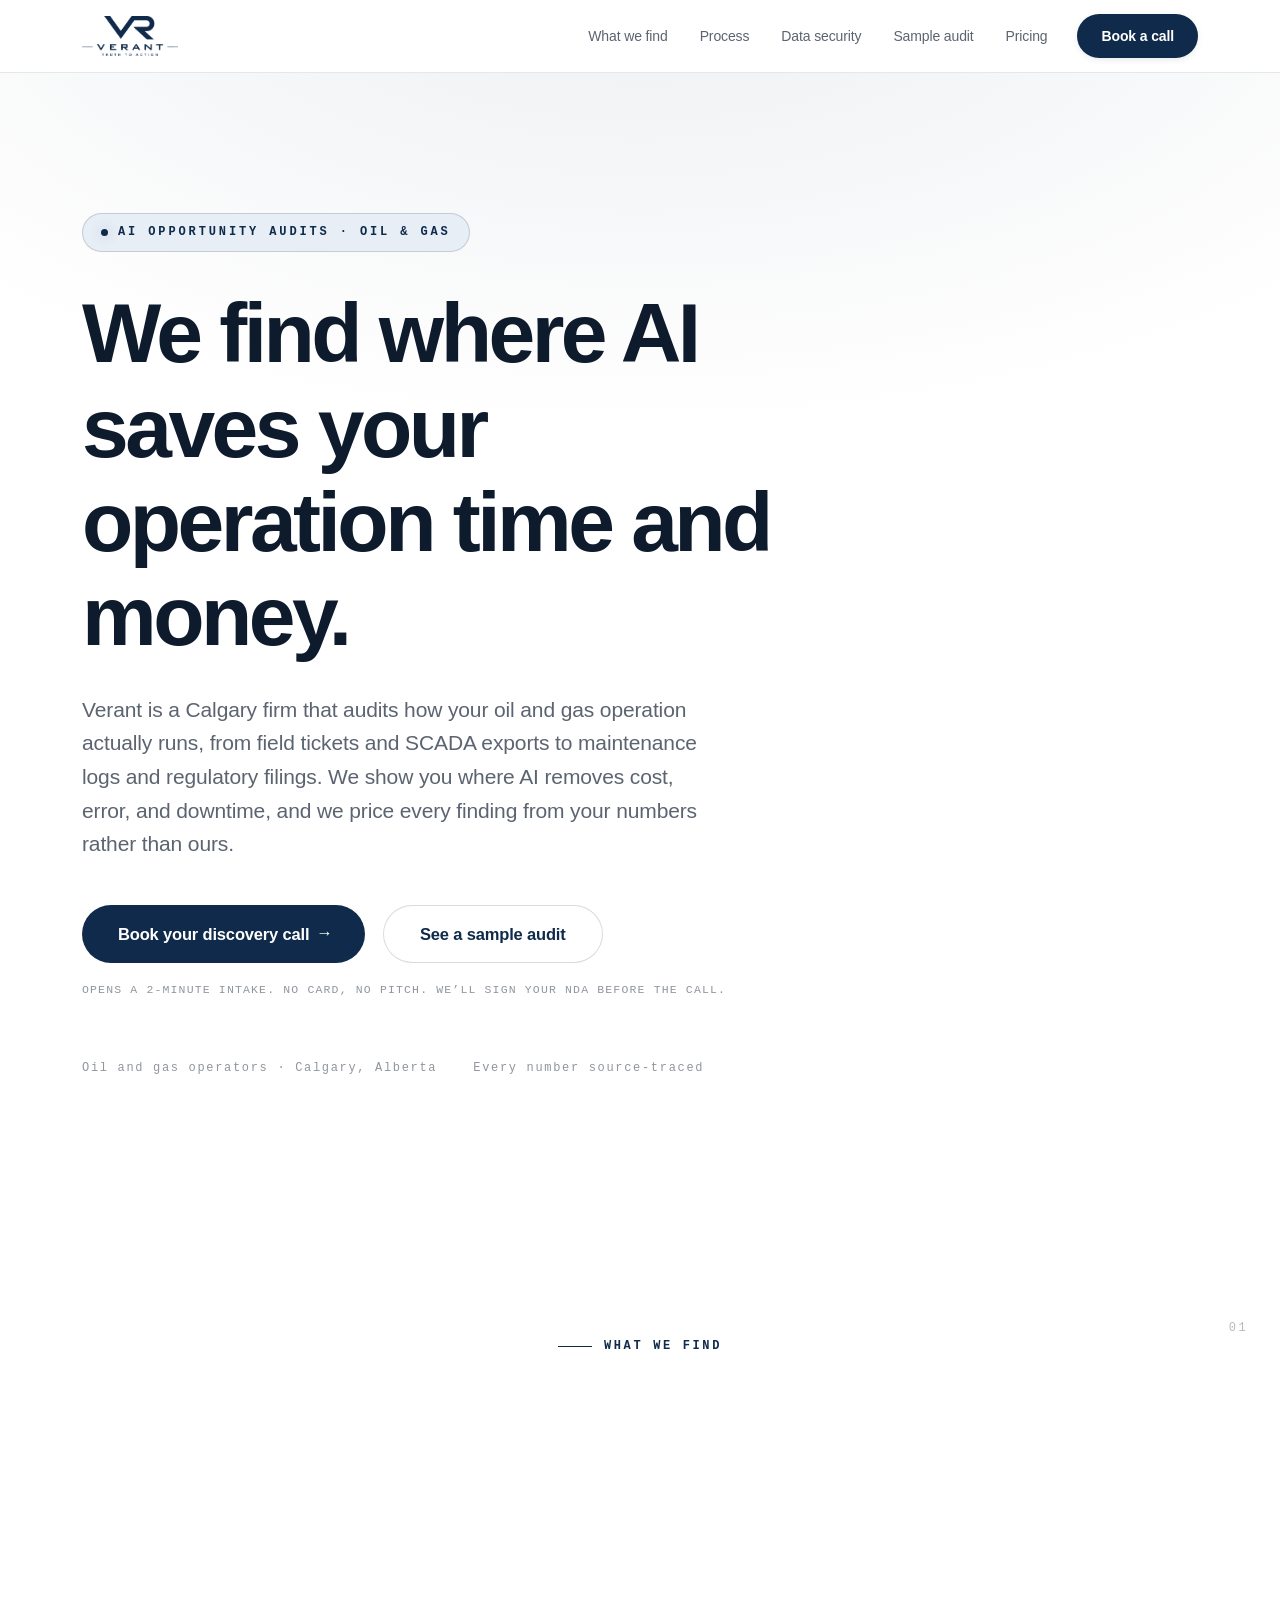
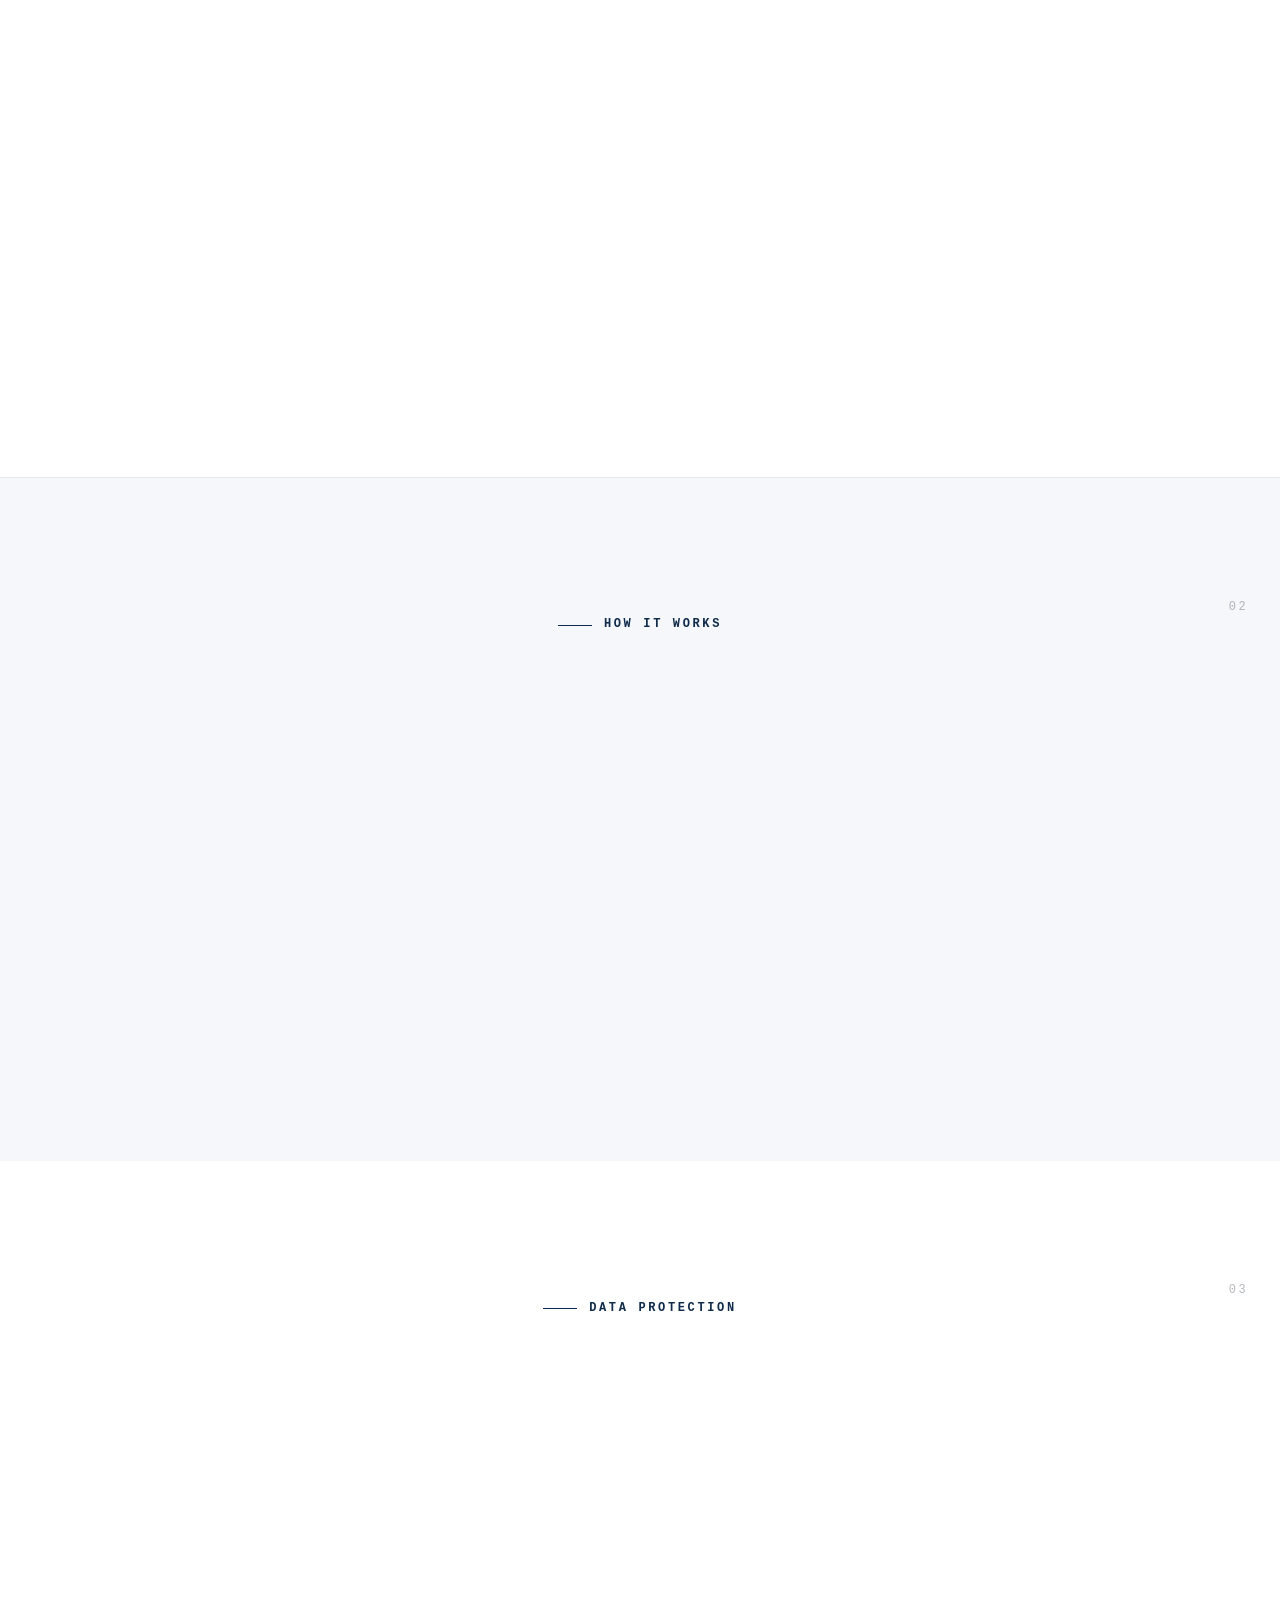
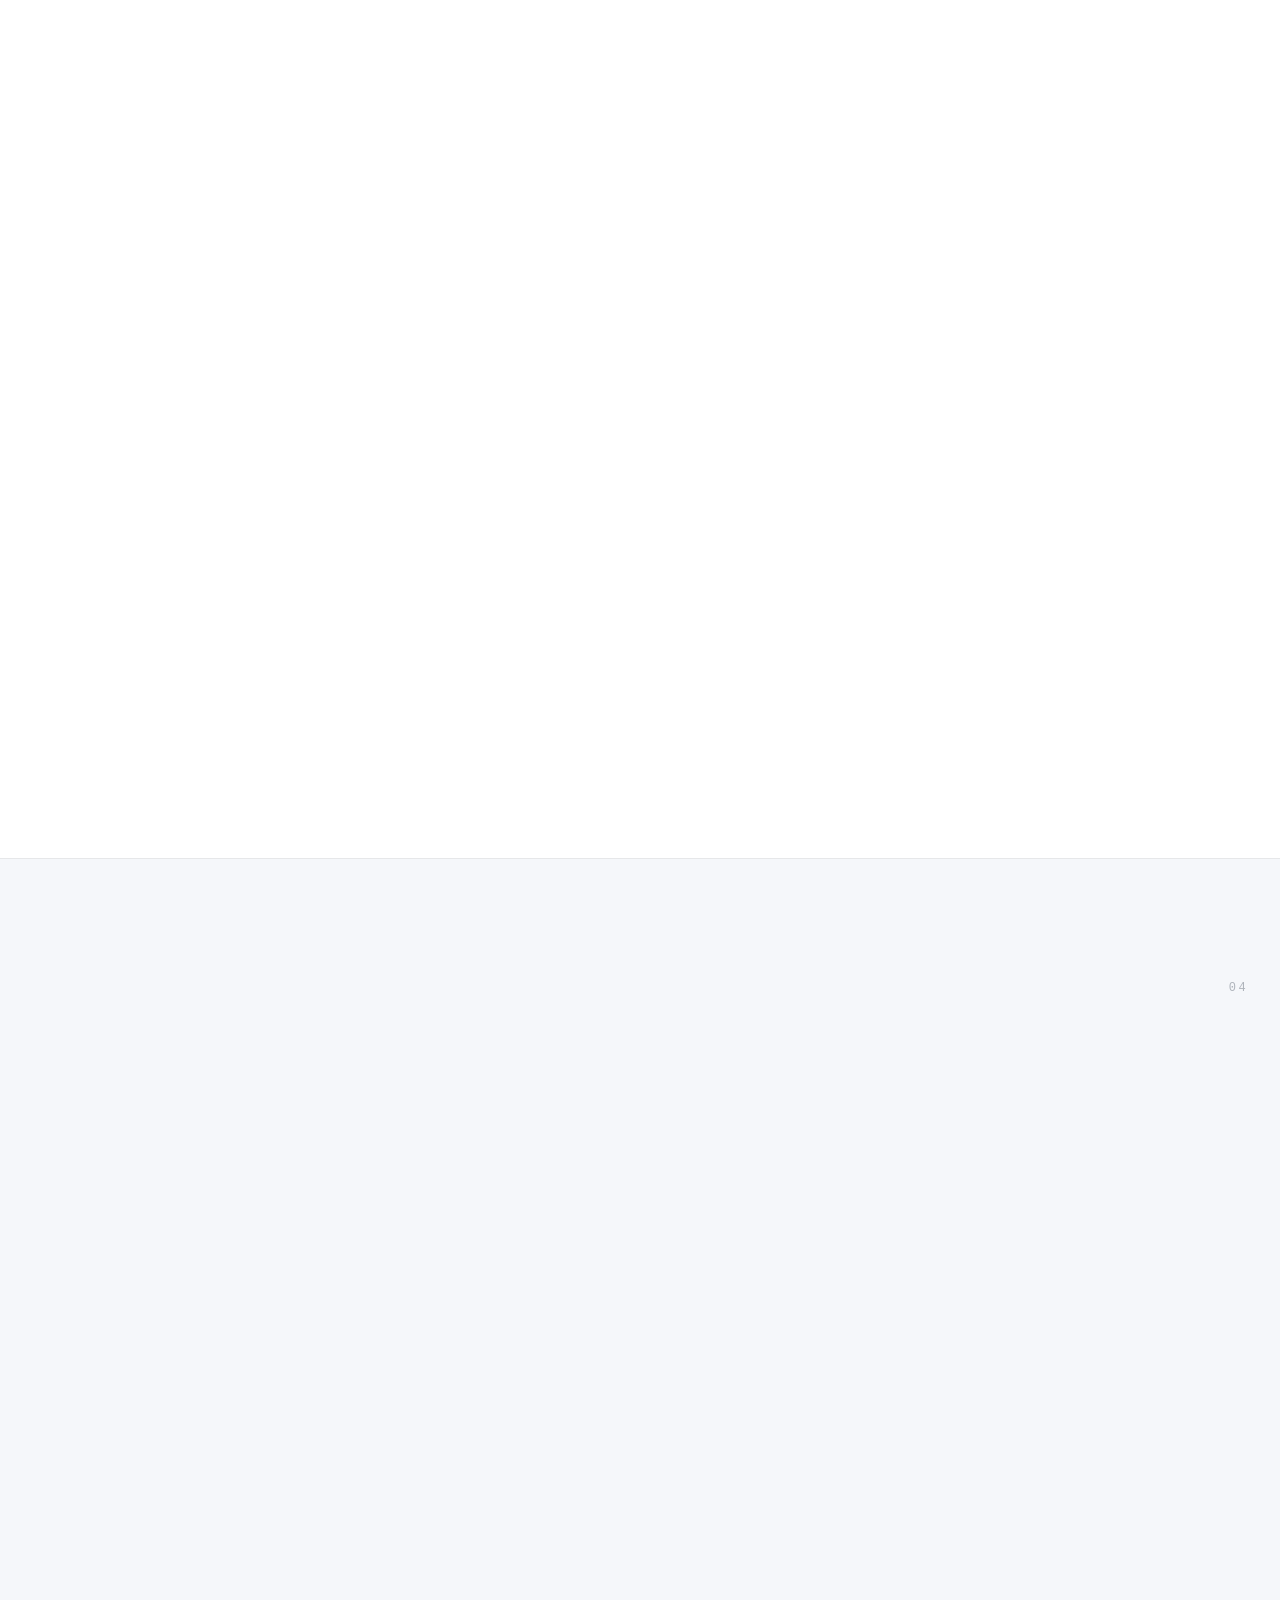
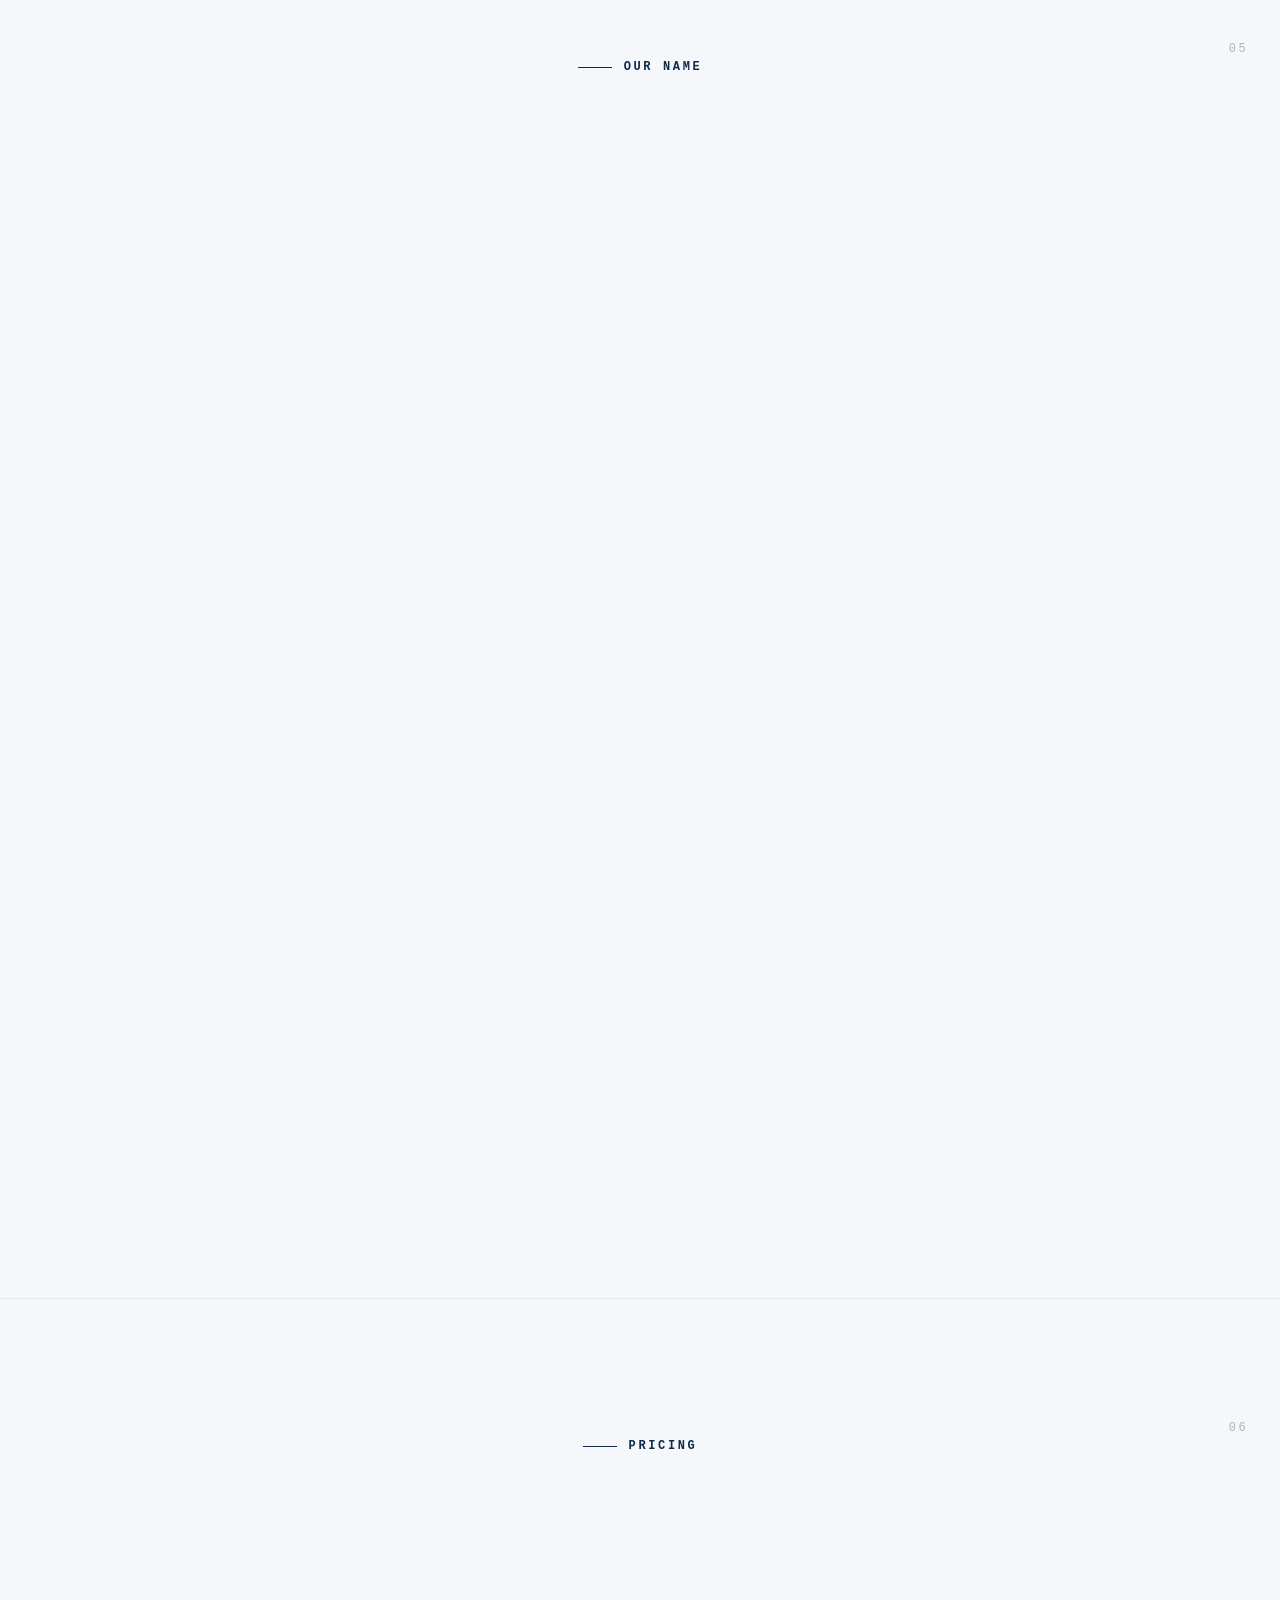
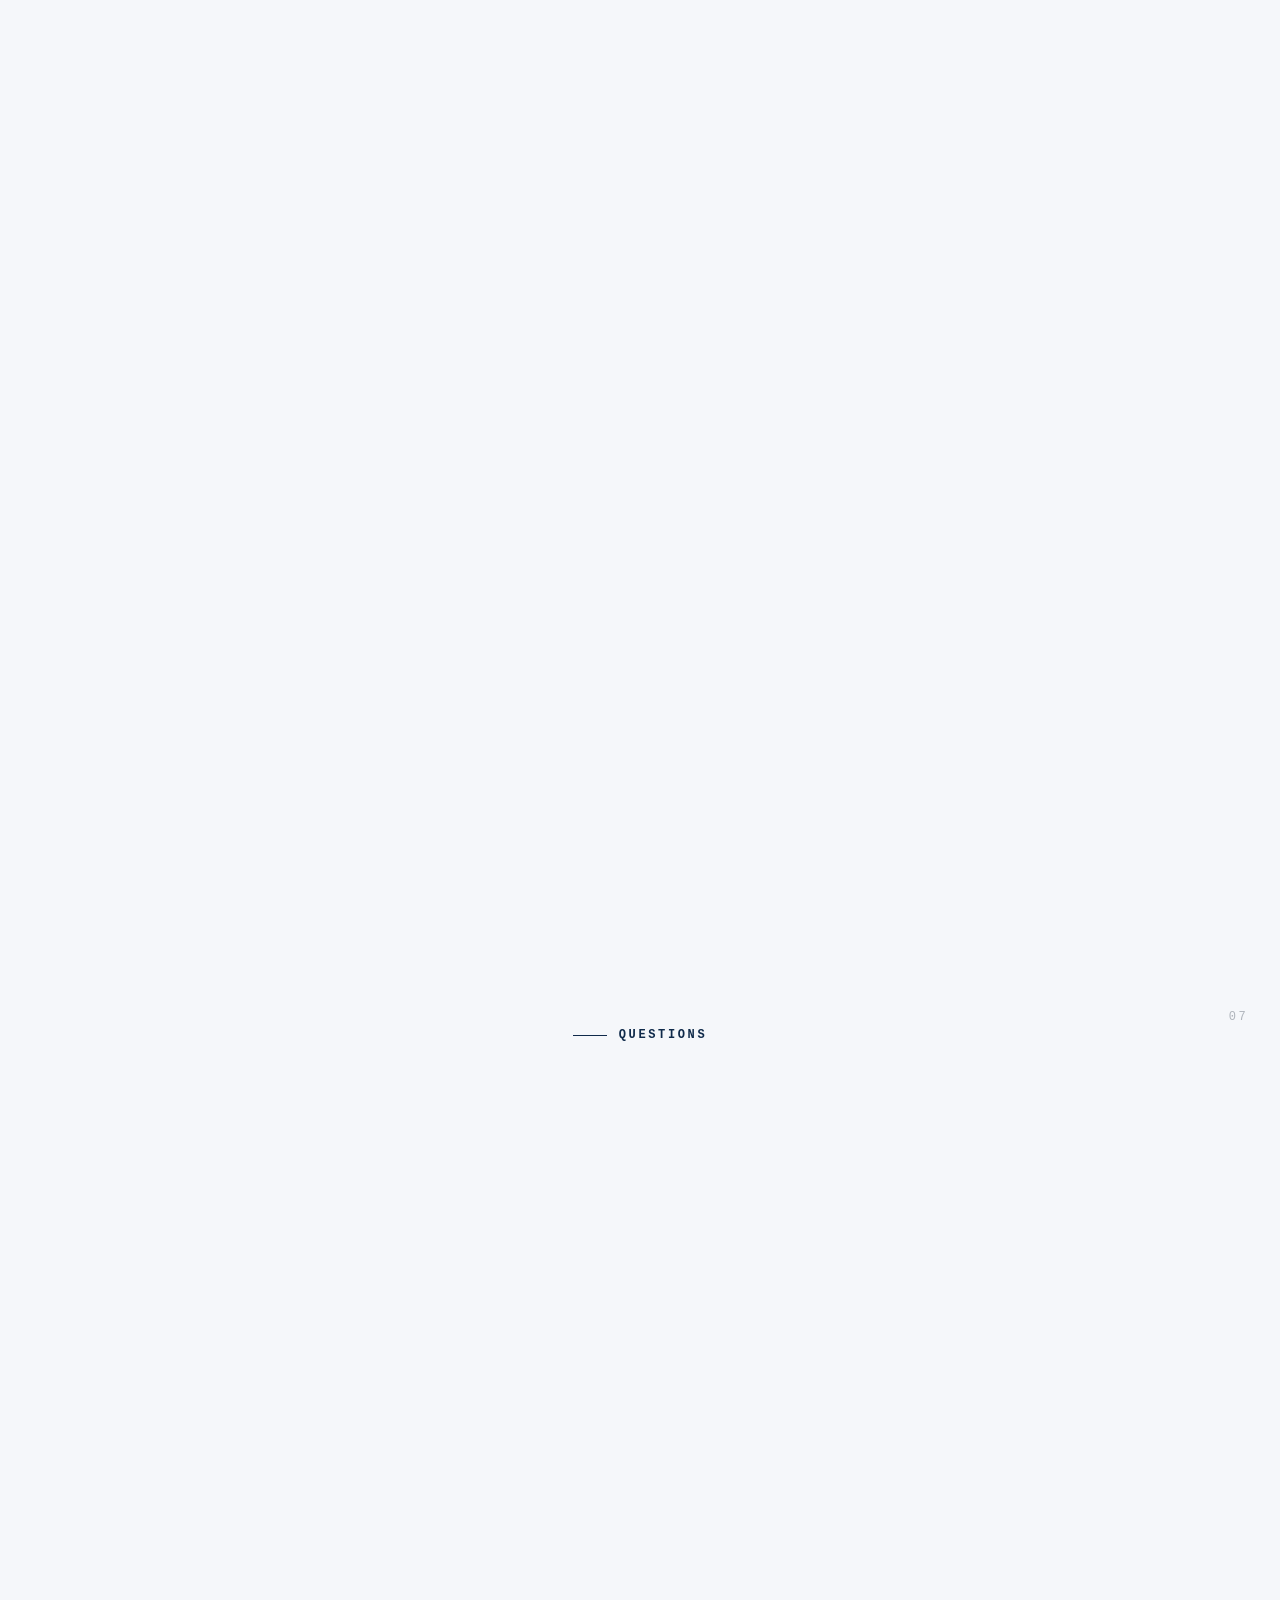
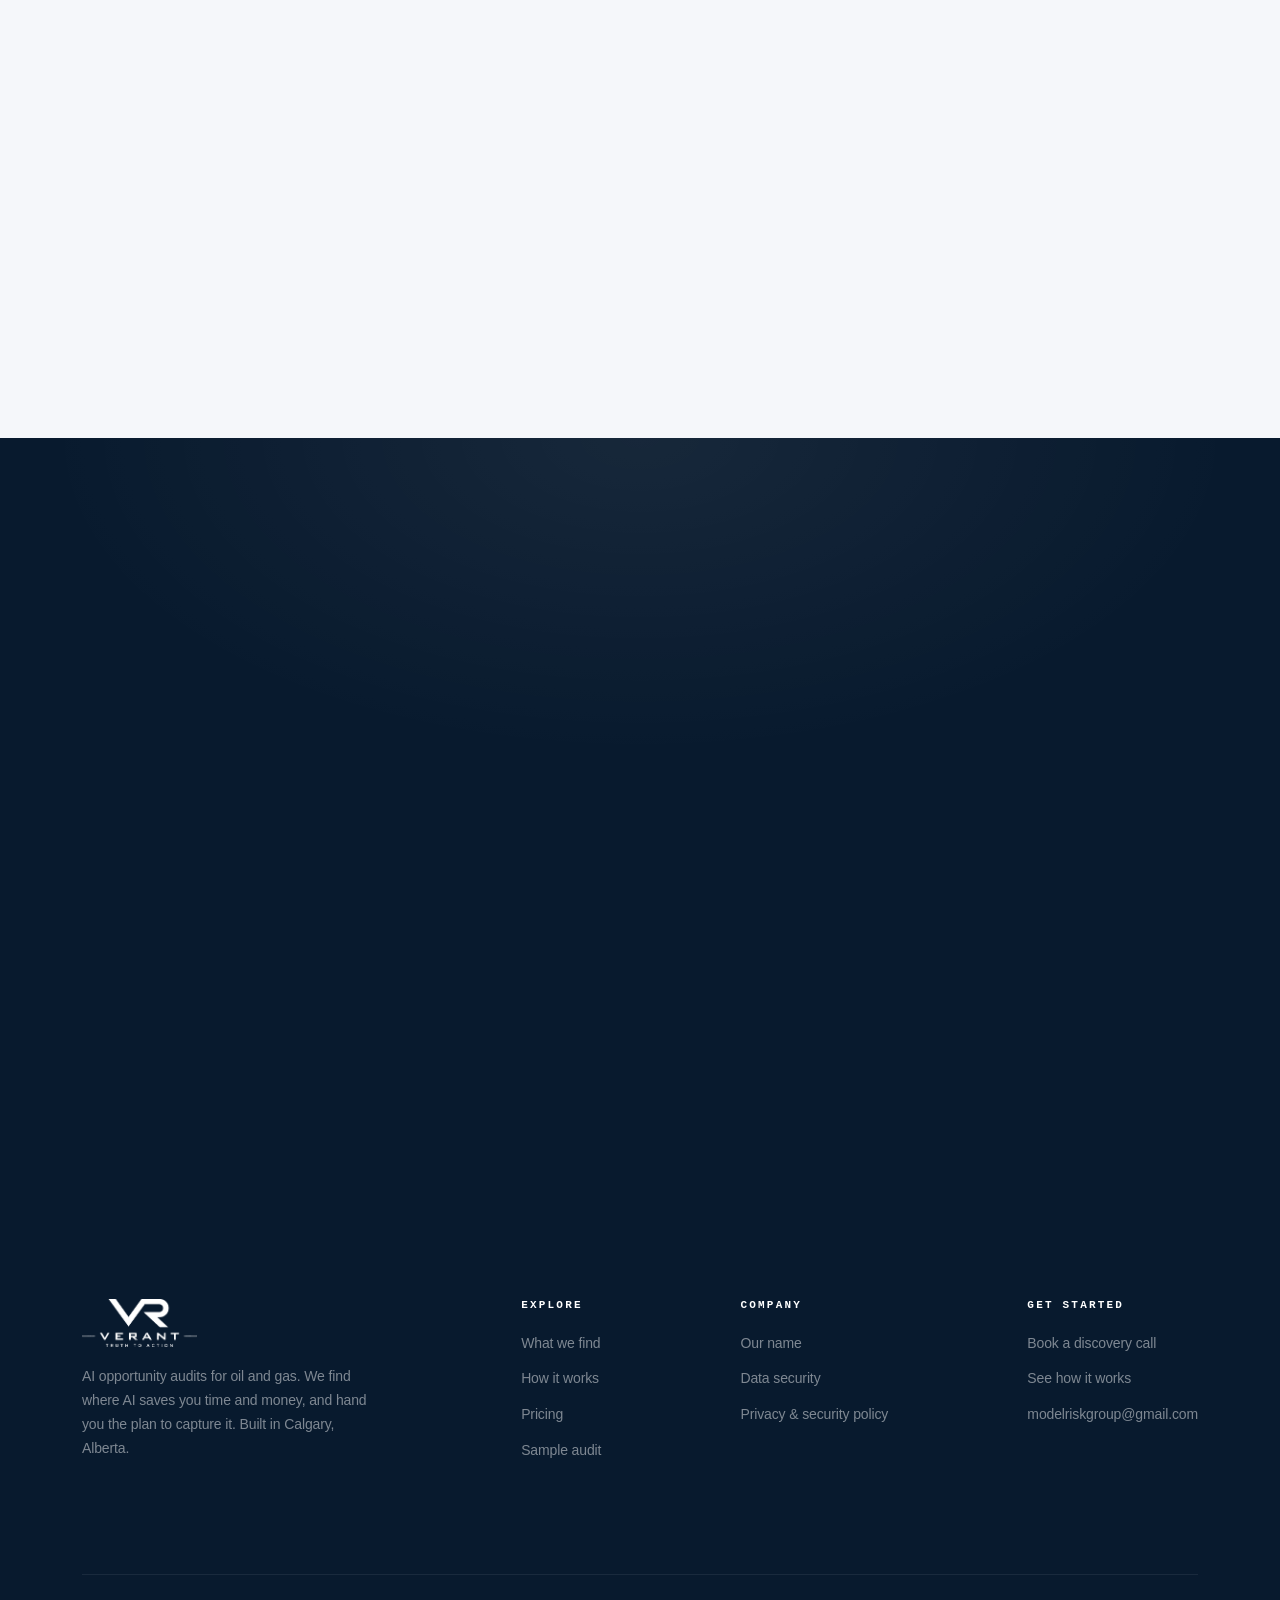
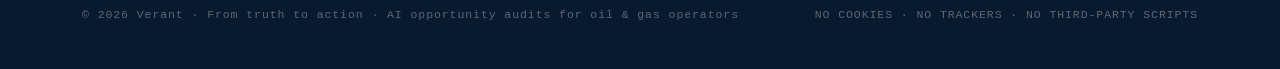
==== commit be6bca5b: "Merge remote-tracking branch 'origin/main' # Conflicts: #	assets/main.css" ====
--- a/index.html
+++ b/index.html
@@ -18,14 +18,20 @@
 <header>
   <div class="wrap nav">
     <a href="index.html" class="brand"><span class="brand-logo" role="img" aria-label="Verant"></span></a>
-    <nav class="nav-links" aria-label="Primary">
-      <a href="#findings">What we find</a>
-      <a href="#process">Process</a>
-      <a href="#security">Data security</a>
-      <a href="sample-audit.html">Sample audit</a>
-      <a href="#pricing">Pricing</a>
+    <div class="nav-cluster">
+      <input type="checkbox" id="nav-toggle" class="nav-toggle" hidden>
+      <nav class="nav-links" id="nav-menu" aria-label="Primary">
+        <a href="#findings">What we find</a>
+        <a href="#process">Process</a>
+        <a href="#security">Data security</a>
+        <a href="sample-audit.html">Sample audit</a>
+        <a href="#pricing">Pricing</a>
+      </nav>
       <a href="https://tally.so/r/zxbQq8" target="_blank" rel="noopener noreferrer" class="nav-cta">Book a call</a>
-    </nav>
+      <label for="nav-toggle" class="nav-burger" aria-label="Open menu" title="Menu">
+        <span></span><span></span><span></span>
+      </label>
+    </div>
   </div>
   <div class="progress" aria-hidden="true"></div>
 </header>
--- a/assets/main.css
+++ b/assets/main.css
@@ -83,7 +83,42 @@
   box-shadow:0 2px 10px -4px var(--navy-glow);
 }
 .nav-cta:hover{background:var(--navy-lt);transform:translateY(-1px);box-shadow:0 10px 26px -8px var(--navy-glow);}
-@media(max-width:900px){.nav-links a:not(.nav-cta){display:none;}}
+.nav-cluster{display:flex;align-items:center;gap:30px;}
+.nav-burger{display:none;}
+@media(max-width:900px){
+  .nav-cluster{gap:14px;}
+  /* menu button (hamburger) shown beside Book a call */
+  .nav-burger{
+    display:flex;flex-direction:column;justify-content:center;gap:5px;
+    width:44px;height:40px;padding:10px 9px;border-radius:8px;cursor:pointer;
+    border:1px solid var(--line-strong);background:var(--navy-pale);
+    -webkit-tap-highlight-color:transparent;transition:background .2s var(--ease);
+  }
+  .nav-burger:hover{background:var(--bg-alt-2);}
+  .nav-burger span{display:block;height:2px;width:100%;background:var(--navy);border-radius:2px;
+    transition:transform .3s var(--ease),opacity .2s var(--ease);}
+  /* the dropdown panel (the .nav-links list) */
+  .nav-links{
+    position:absolute;top:72px;left:0;right:0;
+    flex-direction:column;align-items:stretch;gap:0;
+    background:rgba(255,255,255,.98);
+    -webkit-backdrop-filter:saturate(160%) blur(18px);backdrop-filter:saturate(160%) blur(18px);
+    border-bottom:1px solid var(--line);
+    padding:4px 0;
+    max-height:0;overflow:hidden;opacity:0;visibility:hidden;
+    transition:max-height .35s var(--ease),opacity .25s var(--ease),visibility .25s;
+  }
+  .nav-links a{display:block;padding:16px 24px;font-size:15.5px;color:var(--t-90);
+    border-bottom:1px solid var(--line);}
+  .nav-links a:last-child{border-bottom:none;}
+  .nav-links a:not(.nav-cta)::after{display:none;} /* drop the desktop underline effect */
+  /* open state */
+  .nav-toggle:checked ~ .nav-links{max-height:80vh;opacity:1;visibility:visible;}
+  /* animate hamburger into an X when open */
+  .nav-toggle:checked ~ .nav-burger span:nth-child(1){transform:translateY(7px) rotate(45deg);}
+  .nav-toggle:checked ~ .nav-burger span:nth-child(2){opacity:0;}
+  .nav-toggle:checked ~ .nav-burger span:nth-child(3){transform:translateY(-7px) rotate(-45deg);}
+}
 
 /* scroll progress */
 .progress{
@@ -552,6 +587,67 @@
   background:var(--t-30);color:transparent;border-radius:3px;user-select:none;
 }
 
+/* ============ PHONES (added) ============ */
+/* Nothing below 760px was being adjusted before, so phones kept desktop
+   spacing/sizes and content got clipped. These rules tighten spacing,
+   stack buttons, let wide bits wrap, and prevent horizontal overflow. */
+
+/* never let a long word or element force the page wider than the screen */
+h1,h2,h3,h4,p,li,summary,.etym-word,.tagline-big,.pr-l span,.chip{
+  overflow-wrap:break-word;word-break:break-word;
+}
+
+@media(max-width:600px){
+  .wrap{padding:0 18px;}
+  .sect{padding:68px 0;}
+
+  /* hero */
+  .hero{padding:92px 0 64px;min-height:auto;}
+  .hero h1{font-size:clamp(30px,8.5vw,42px);max-width:100%;margin-bottom:20px;}
+  .hero .lede{font-size:16.5px;margin-bottom:30px;}
+  .hero-eyebrow{margin-bottom:22px;}
+  .hero-meta{gap:16px;margin-top:34px;}
+
+  /* buttons stack full-width so they never spill off-screen */
+  .hero-cta,.closing-ctas{flex-direction:column;align-items:stretch;gap:12px;}
+  .hero-cta .btn,.closing-ctas .btn{width:100%;}
+  .btn-lg{height:54px;font-size:15.5px;padding:0 22px;}
+
+  /* headings */
+  .h-xl{font-size:clamp(30px,8vw,40px);}
+  .h-lg{font-size:clamp(26px,7vw,36px);}
+
+  /* feature rows + panels */
+  .frow+.frow{margin-top:56px;}
+  .panel{padding:22px 18px;}
+  .pl-top{flex-wrap:wrap;}
+  .chip{white-space:normal;}
+  .pr-l{flex-wrap:wrap;gap:2px 12px;}
+  .pr-l .pv{font-size:12.5px;}
+  .panel{padding:22px 16px;}
+  .fr-text p{font-size:16px;}
+
+  /* stat band, steps, shields, pricing cards */
+  .stat{padding:30px 22px;}
+  .step{padding:28px 22px;}
+  .shield{padding:26px 20px;}
+  .shield-foot{padding:18px 20px;flex-direction:column;align-items:flex-start;}
+  .shield-foot a{margin-left:0;}
+  .tier{padding:28px 22px;}
+
+  /* our-name section */
+  .etym{margin:40px 0;}
+  .etym-cell{padding:28px 22px;}
+  .founders{padding:30px 24px;}
+  .tagline-big{margin-top:48px;letter-spacing:.16em;}
+
+  /* faq + footer */
+  .faq summary{font-size:17px;padding:22px 4px;}
+  .faq .ans{font-size:15.5px;}
+  .fwrap{flex-direction:column;gap:34px;}
+  .copy{flex-direction:column;gap:10px;margin-top:36px;}
+}
+
 /* ============ REDUCED MOTION ============ */
 @media (prefers-reduced-motion: reduce){
   html{scroll-behavior:auto;}
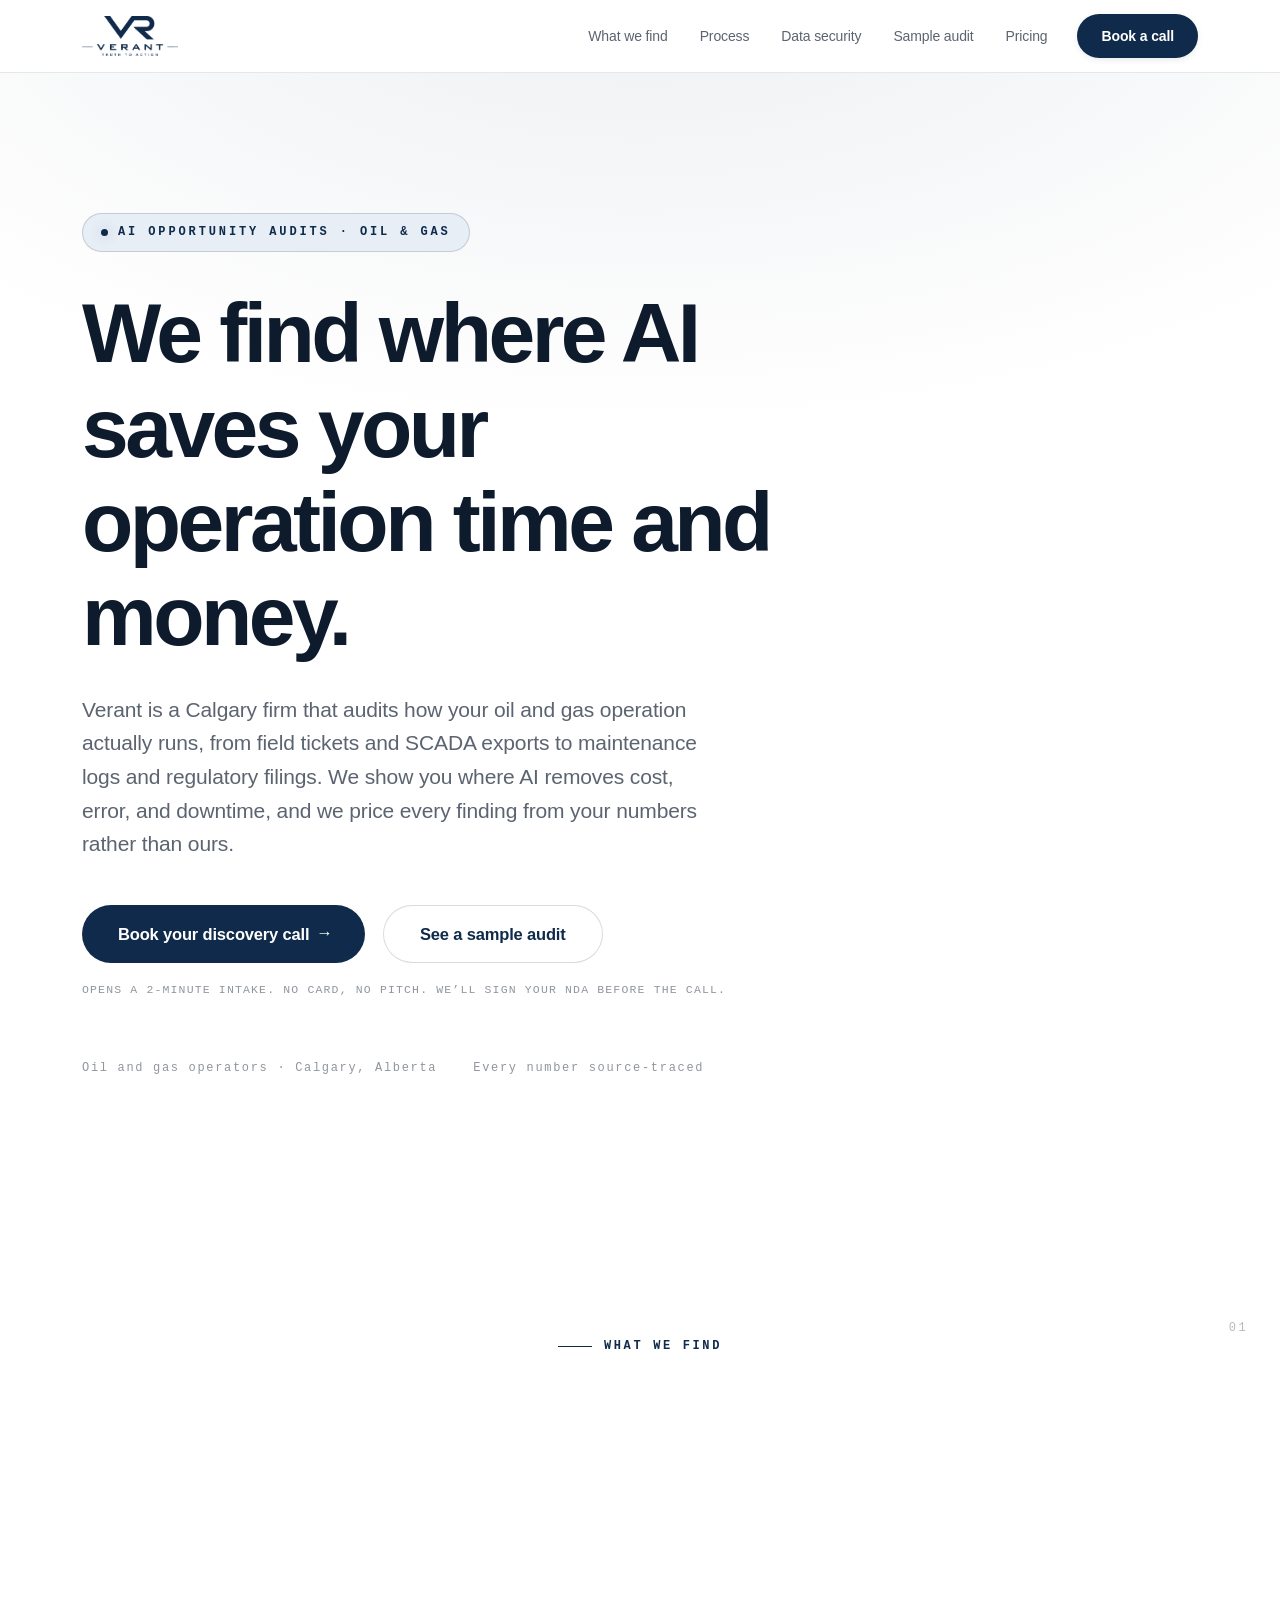
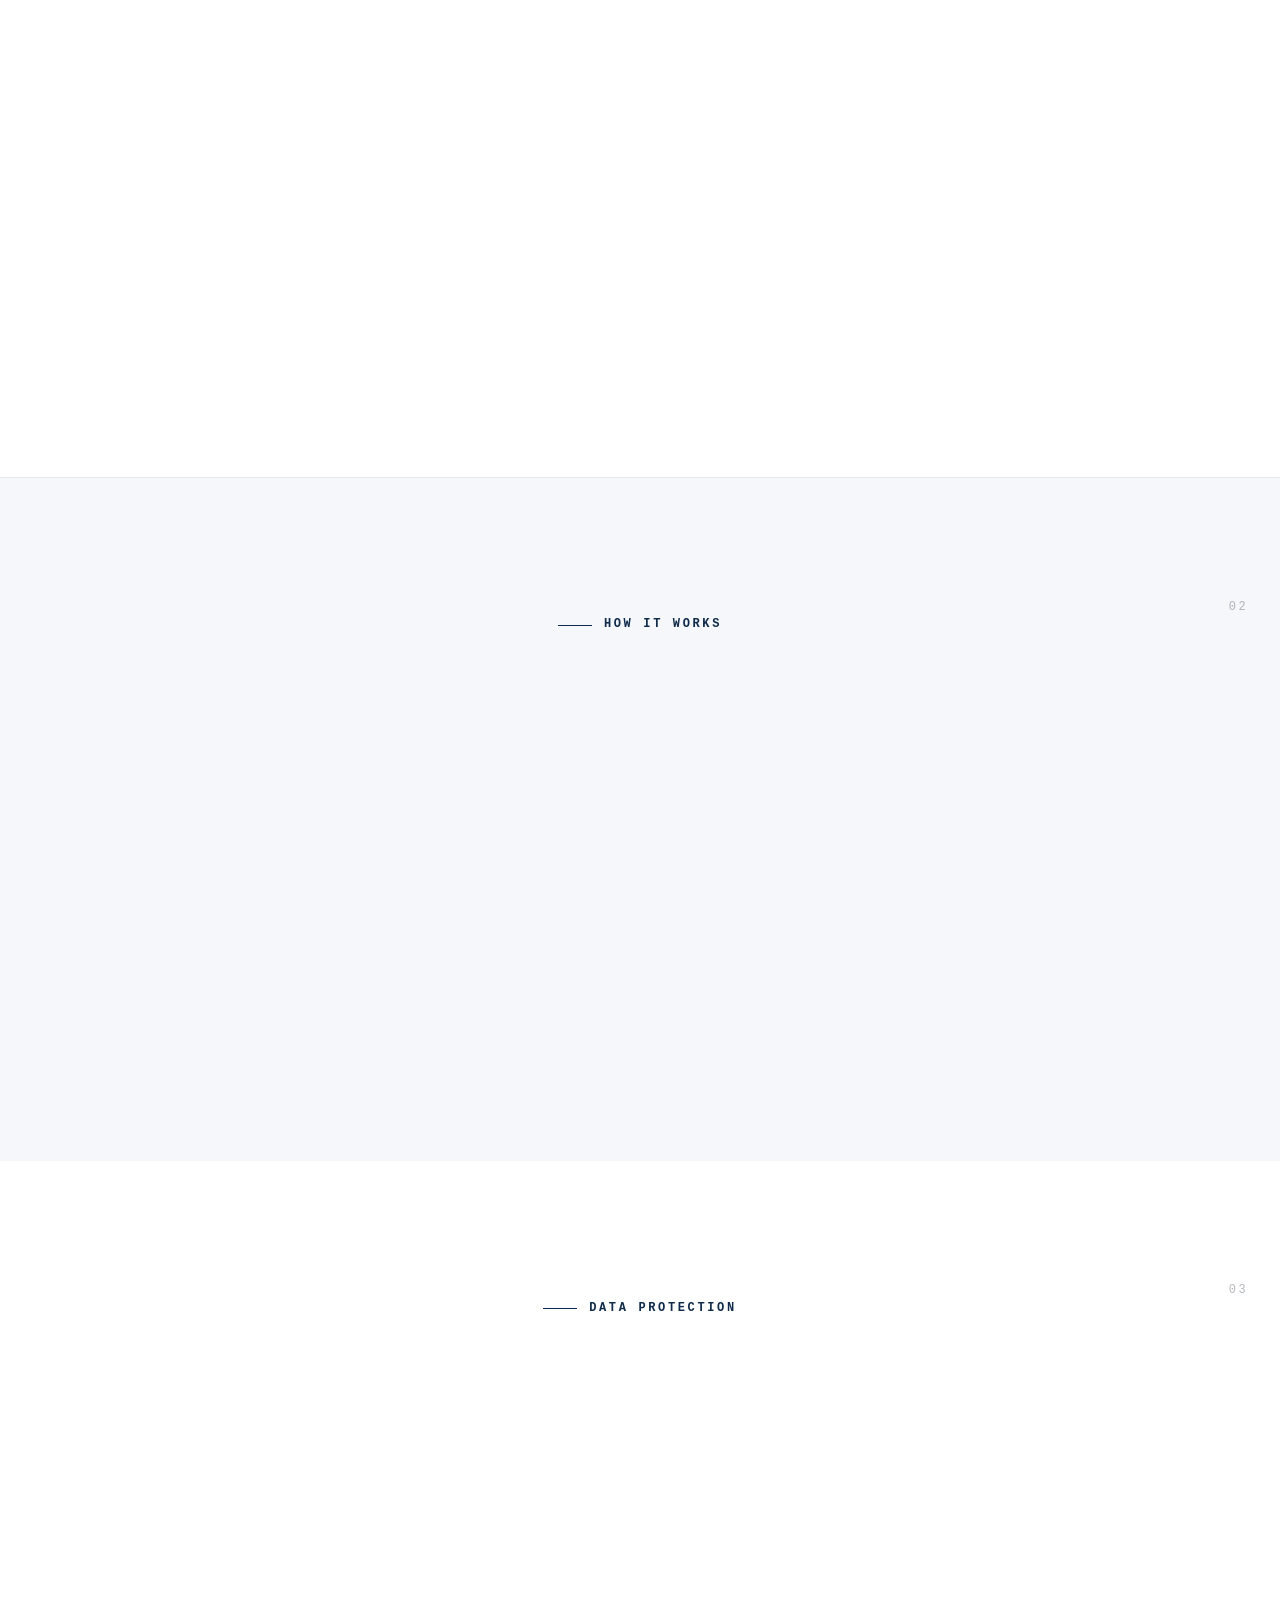
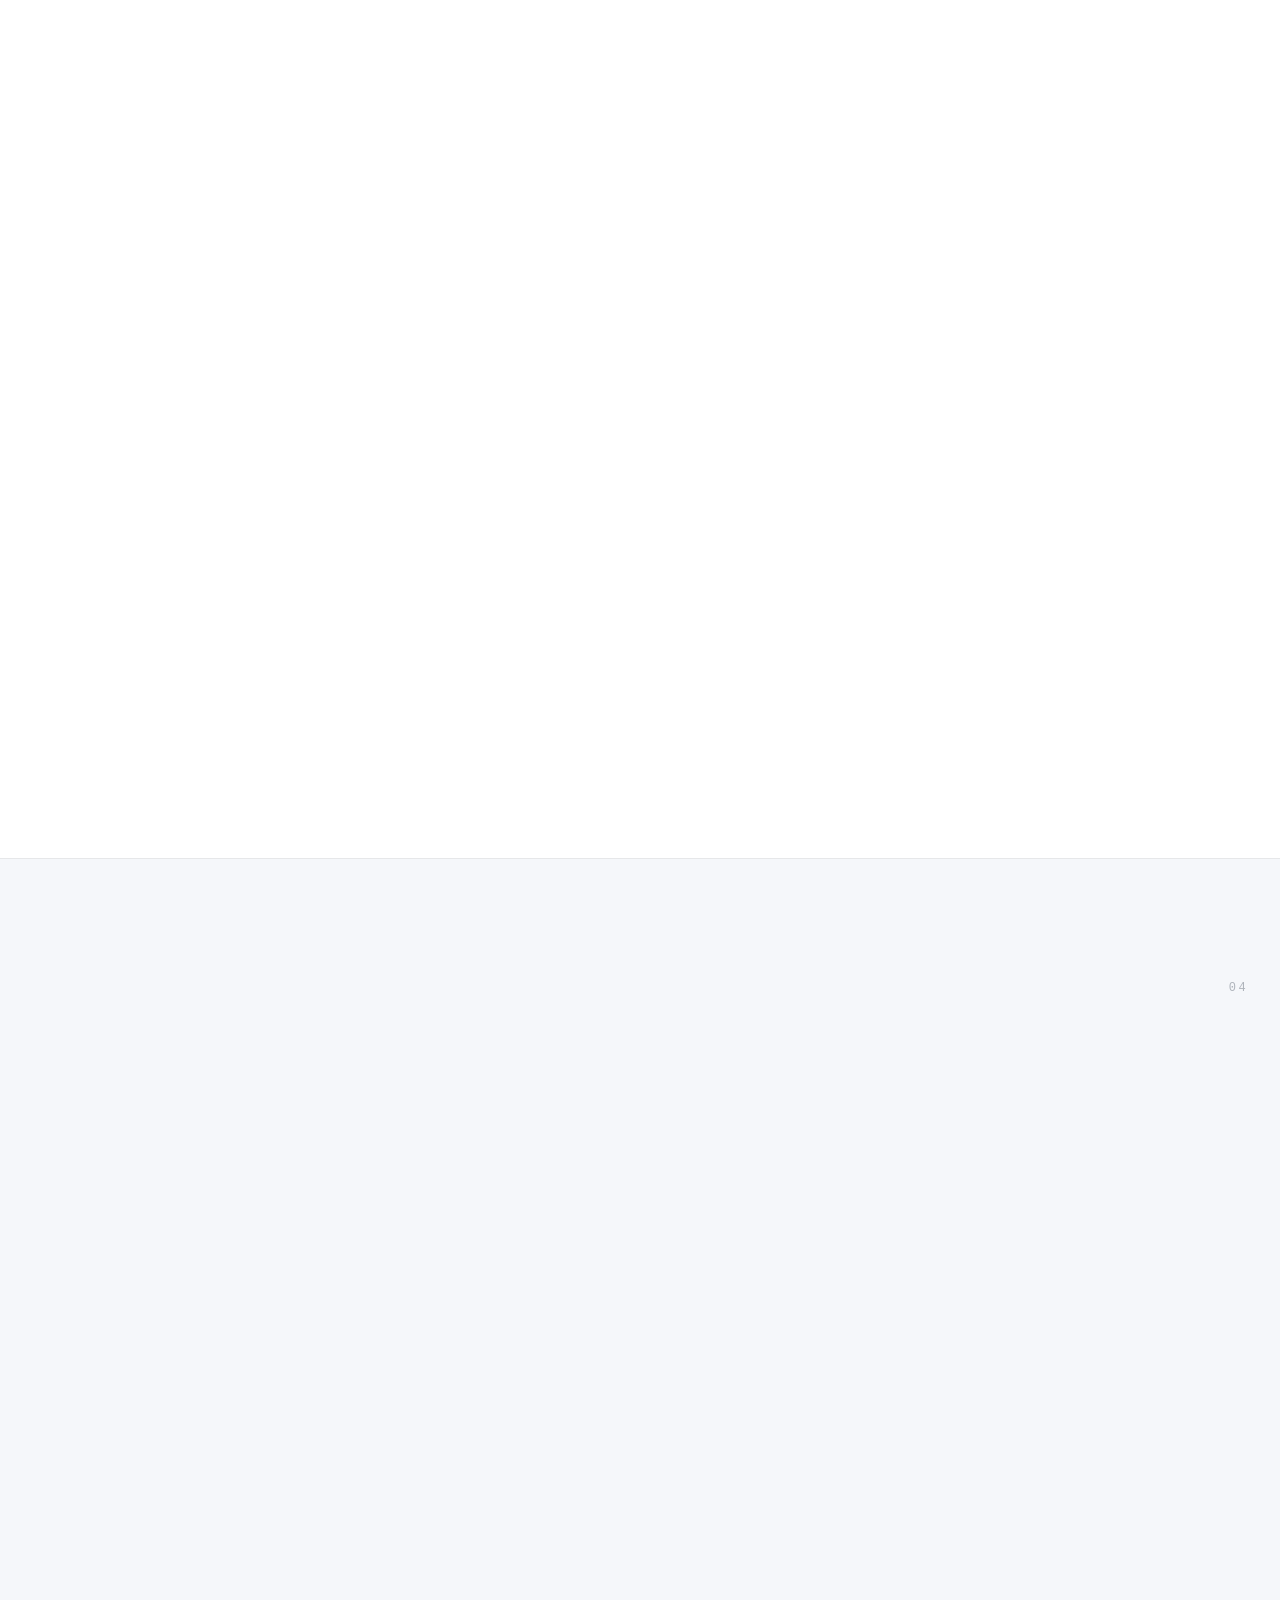
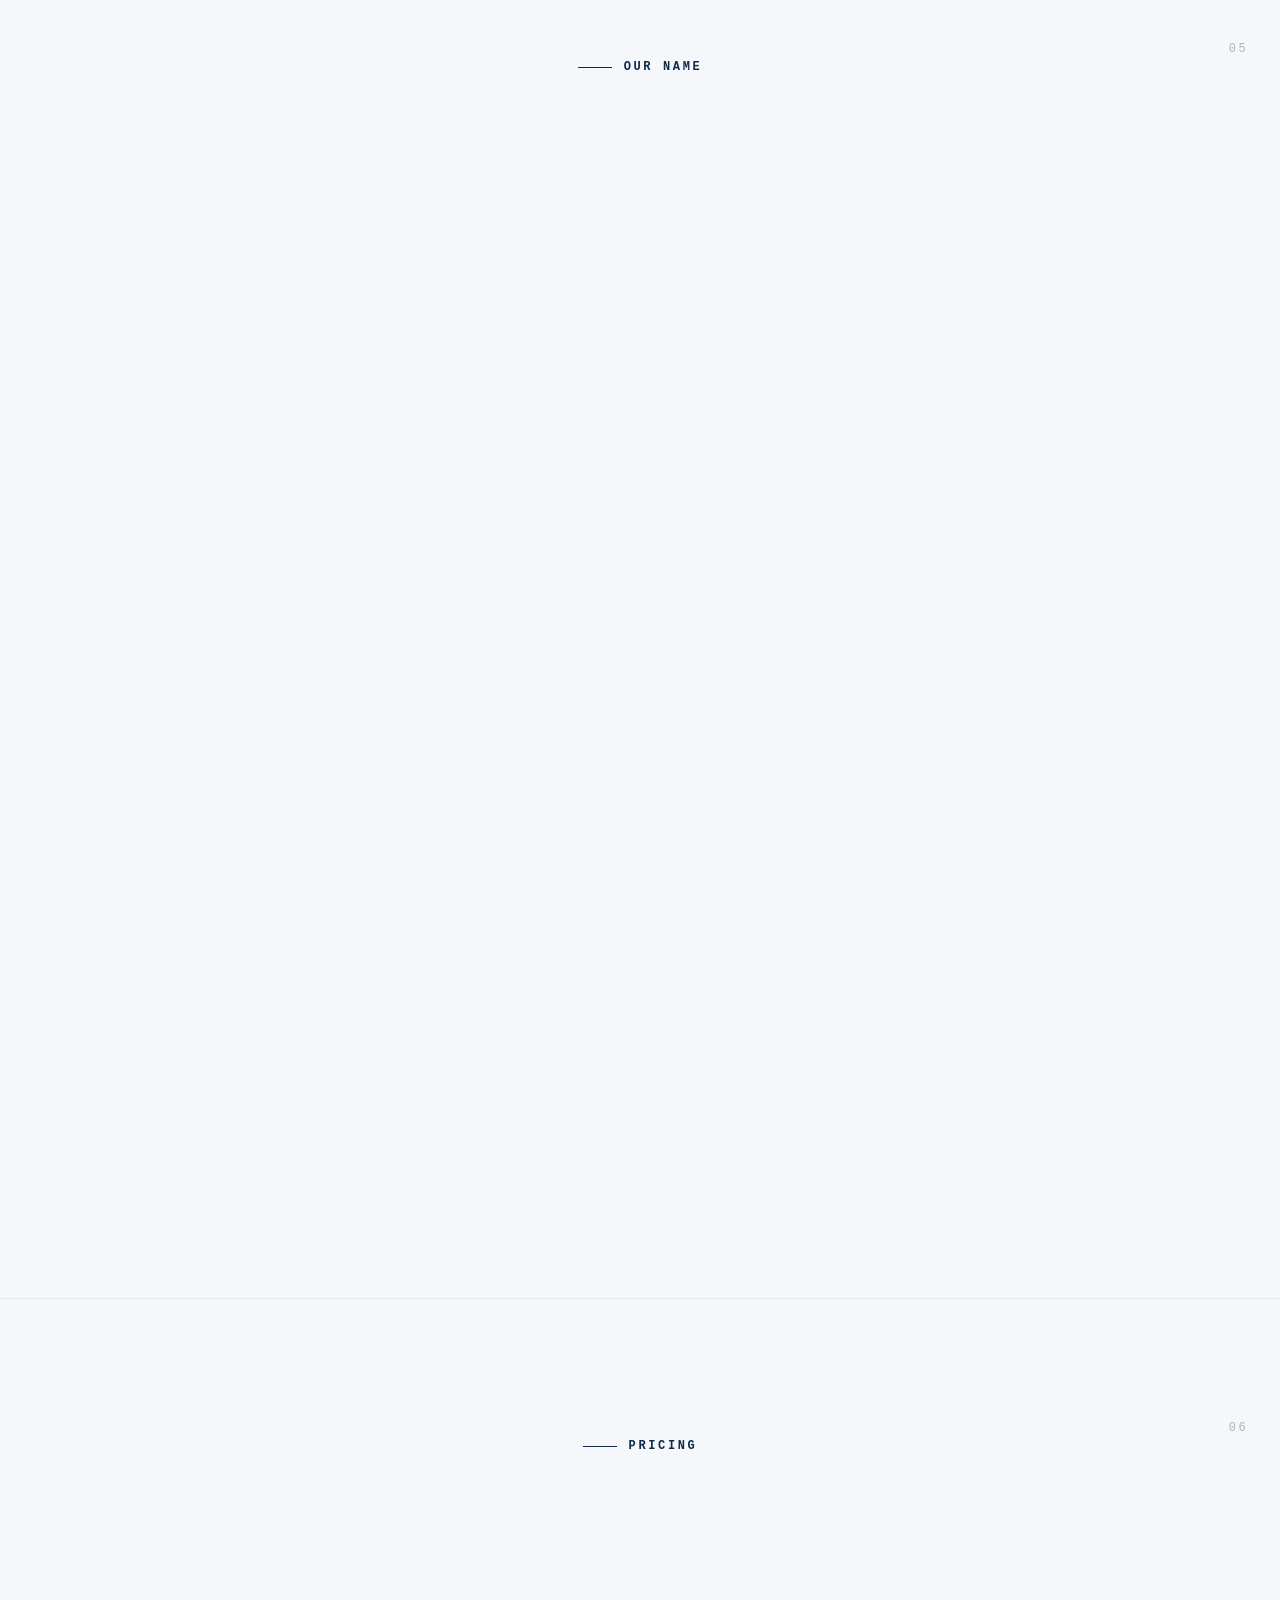
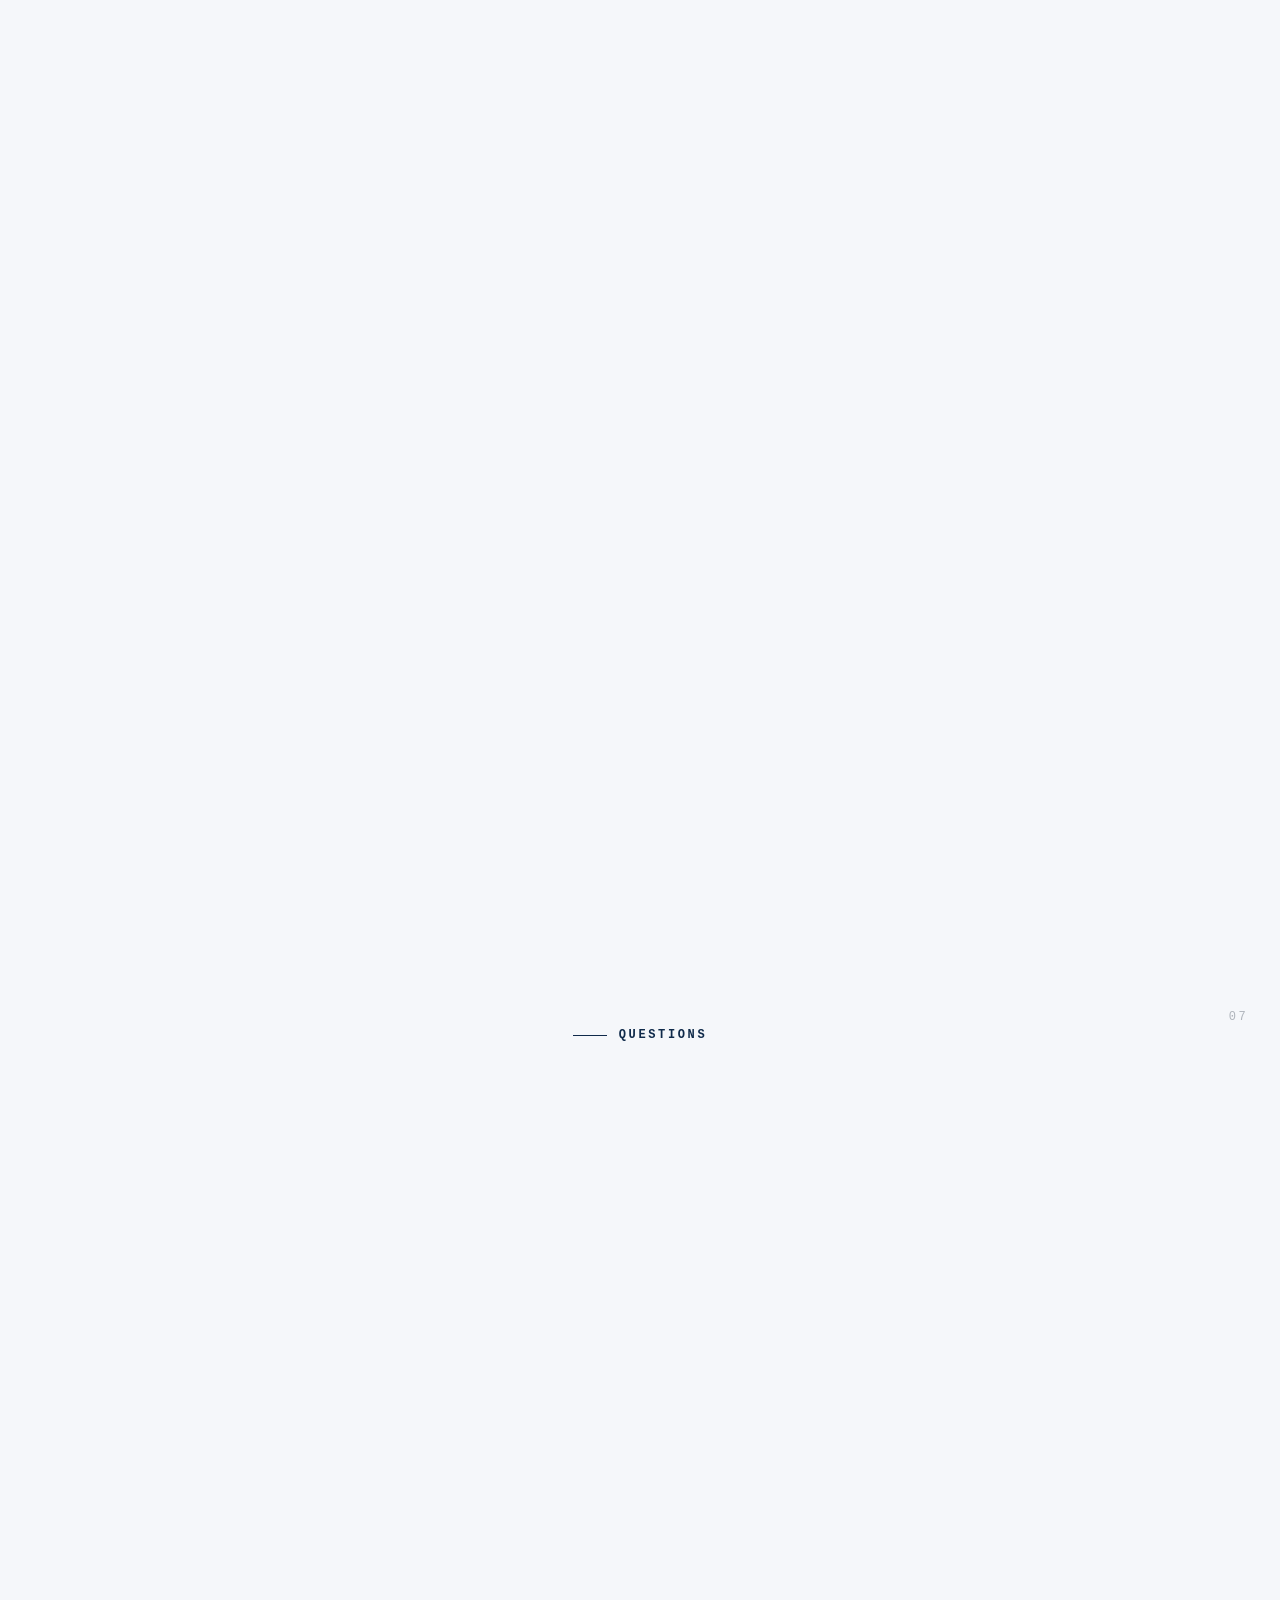
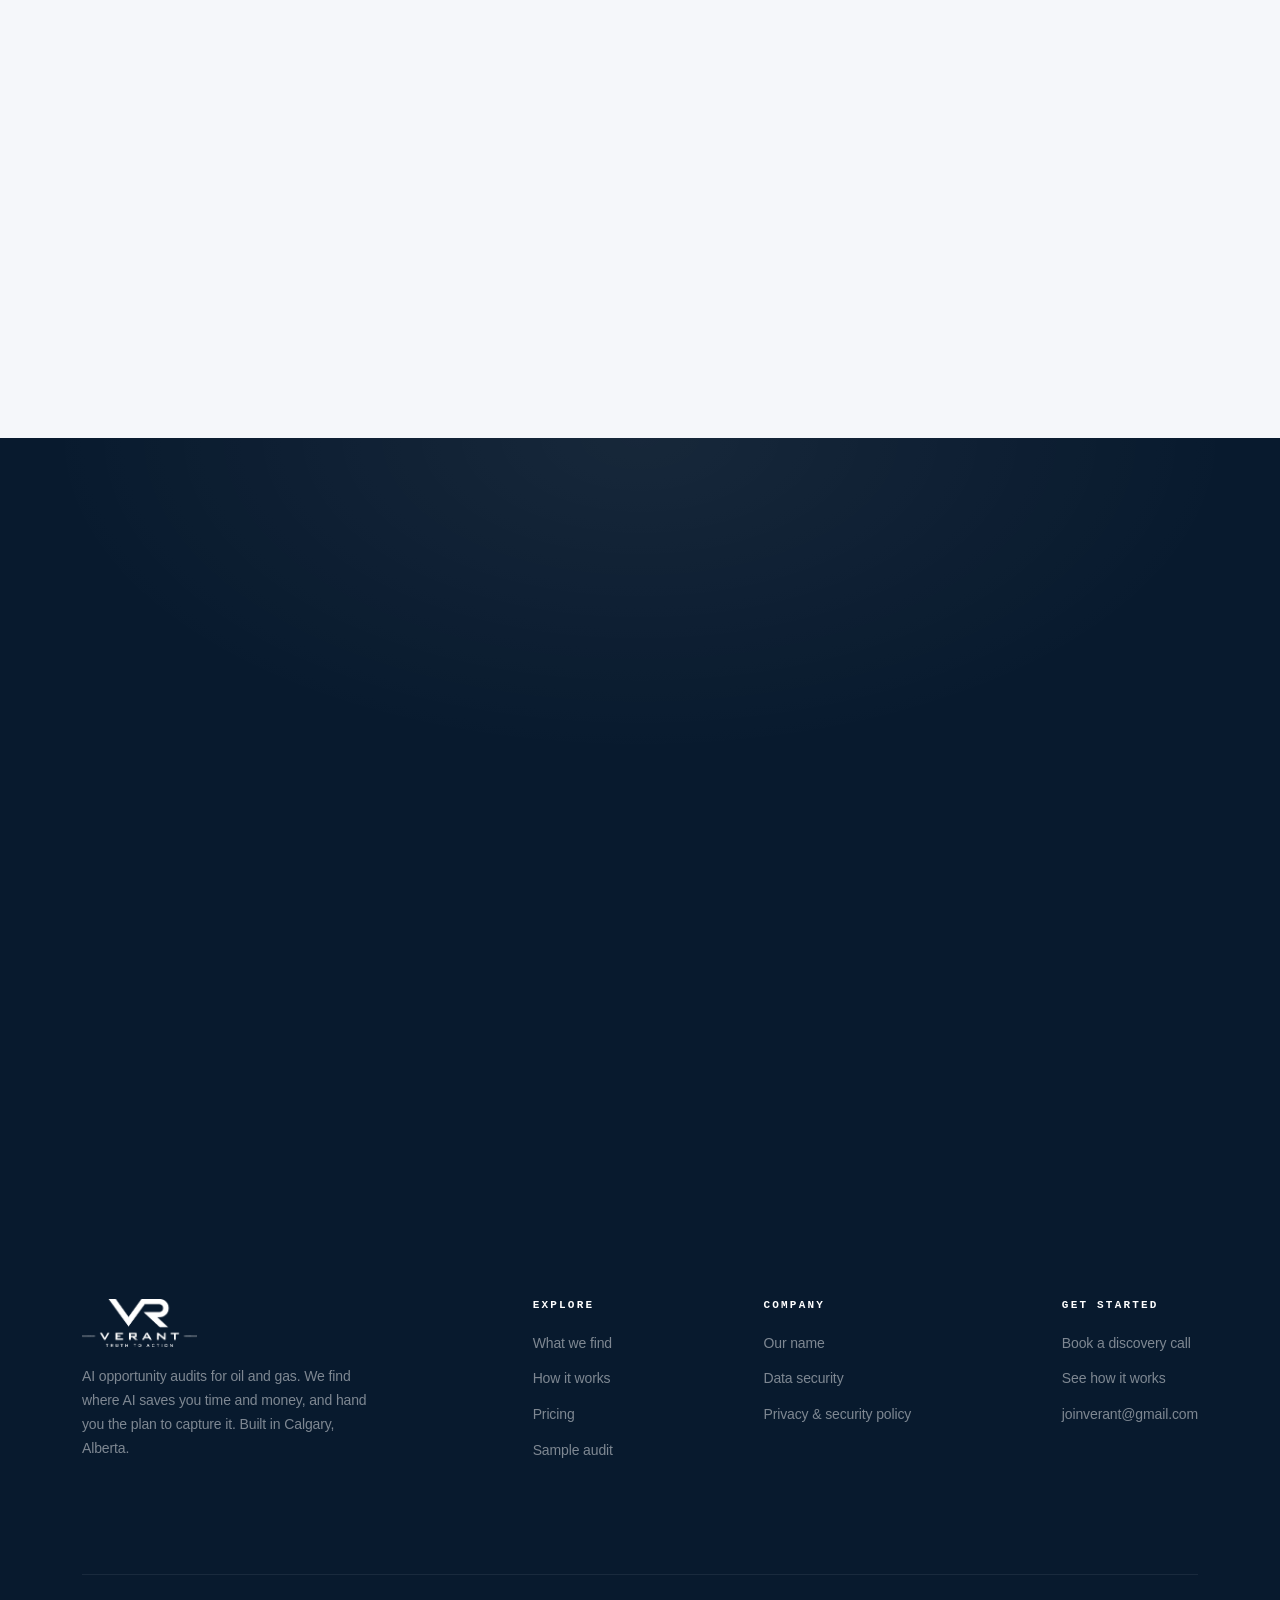
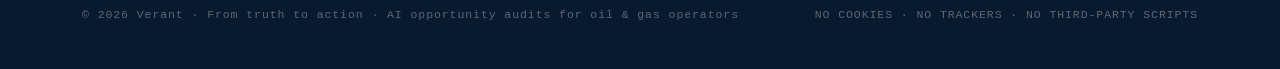
==== commit 9f49277f: "@ Update contact email to joinverant@gmail.com Replaces modelriskgroup@gmail.com across the homepage" ====
--- a/index.html
+++ b/index.html
@@ -385,7 +385,7 @@
       <h4>Get started</h4>
       <a href="https://tally.so/r/zxbQq8" target="_blank" rel="noopener noreferrer">Book a discovery call</a>
       <a href="#process">See how it works</a>
-      <a href="mailto:modelriskgroup@gmail.com">modelriskgroup@gmail.com</a>
+      <a href="mailto:joinverant@gmail.com">joinverant@gmail.com</a>
     </div>
     <div class="copy">
       <span>&copy; 2026 Verant &middot; From truth to action &middot; AI opportunity audits for oil &amp; gas operators</span>
